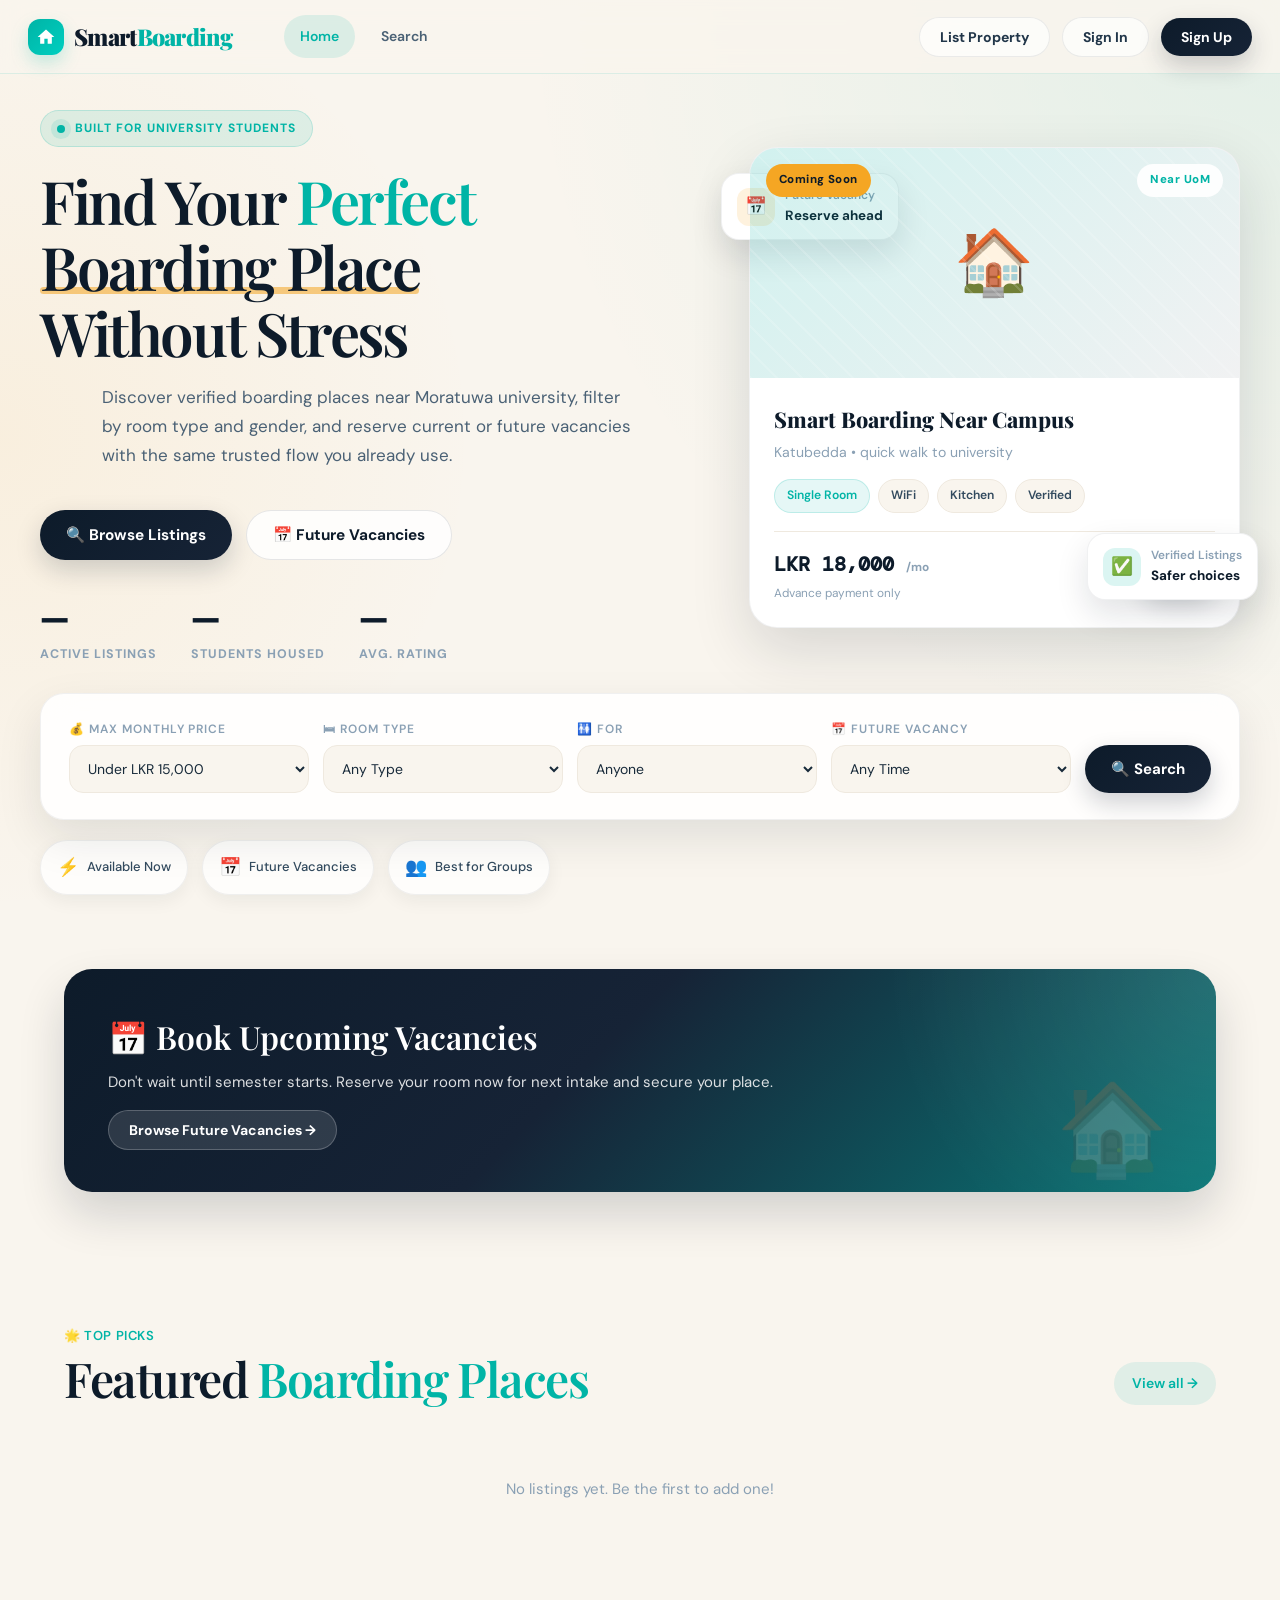
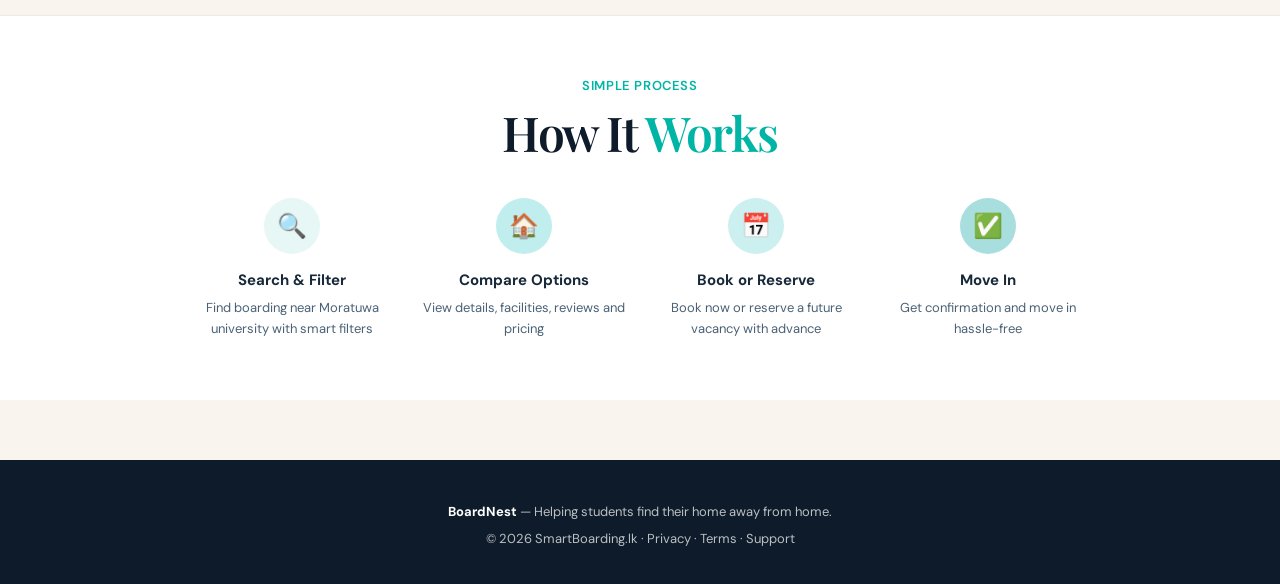
==== index.html @ 09ea2534 "update frontend" ====
<!DOCTYPE html>
<html lang="en">
<head>
<meta charset="UTF-8">
<meta name="viewport" content="width=device-width, initial-scale=1.0">
<title>BoardNest</title>
<link rel="preconnect" href="https://fonts.googleapis.com">
<link href="https://fonts.googleapis.com/css2?family=Playfair+Display:wght@700;900&family=DM+Sans:wght@300;400;500;600;700;800&family=DM+Mono:wght@400;500&display=swap" rel="stylesheet">
<style>
  :root {
    --brand: #00B7B5;
    --brand-light: #E0F5F5;
    --brand-mid: #80DBD9;
    --brand-dark: #005461;
    --accent: #018790;
    --success: #018790;
    --warning: #F59E0B;
    --danger: #EF4444;
    --gray-50: #F4F4F4;
    --gray-100: #EAEAEA;
    --gray-200: #D6D6D6;
    --gray-300: #D1D5DB;
    --gray-400: #9CA3AF;
    --gray-500: #6B7280;
    --gray-600: #4B5563;
    --gray-700: #374151;
    --gray-800: #1F2937;
    --gray-900: #003640;
    --white: #FFFFFF;
    --radius-sm: 8px;
    --radius-md: 12px;
    --radius-lg: 16px;
    --radius-xl: 24px;
    --shadow-sm: 0 1px 3px rgba(0,0,0,0.06), 0 1px 2px rgba(0,0,0,0.04);
    --shadow-md: 0 4px 12px rgba(0,0,0,0.08), 0 2px 4px rgba(0,0,0,0.04);
    --shadow-lg: 0 10px 28px rgba(0,0,0,0.10), 0 4px 10px rgba(0,0,0,0.06);
    --nav-h: 64px;
  }
  *, *::before, *::after { box-sizing: border-box; margin: 0; padding: 0; }
  html { scroll-behavior: smooth; }
  body { font-family: 'Plus Jakarta Sans', sans-serif; background: var(--gray-50); color: var(--gray-800); font-size: 15px; line-height: 1.6; }
  
  /* ── NAV ── */
  nav {
    position: fixed; top: 0; left: 0; right: 0; height: var(--nav-h);
    background: rgba(255,255,255,0.92); backdrop-filter: blur(12px);
    border-bottom: 1px solid var(--gray-200); z-index: 100;
    display: flex; align-items: center; padding: 0 24px; gap: 32px;
  }
  .nav-brand { display:flex; align-items:center; gap:10px; text-decoration:none; cursor:pointer; }
  .nav-brand .logo { width:36px;height:36px;background:var(--brand);border-radius:10px;display:flex;align-items:center;justify-content:center; }
  .nav-brand .logo svg { width:20px;height:20px;fill:white; }
  .nav-brand span { font-weight:700; font-size:17px; color:var(--gray-900); letter-spacing:-0.3px; }
  .nav-brand span em { font-style:normal; color:var(--brand); }
  .nav-links { display:flex; gap:4px; margin-left:16px; }
  .nav-links a { text-decoration:none; padding:6px 14px; border-radius:var(--radius-sm); font-size:14px; font-weight:500; color:var(--gray-600); cursor:pointer; transition:all .2s; }
  .nav-links a:hover, .nav-links a.active { background:var(--brand-light); color:var(--brand); }
  .nav-end { margin-left:auto; display:flex; gap:10px; align-items:center; }
  .mobile-nav-toggle { display:none; margin-left:auto; width:42px; height:42px; border-radius:12px; border:1px solid var(--gray-200); background:white; color:var(--gray-700); align-items:center; justify-content:center; font-size:20px; cursor:pointer; }
  .mobile-nav-menu { display:none; position:fixed; top:calc(var(--nav-h) + 8px); left:16px; right:16px; background:rgba(255,255,255,0.98); border:1px solid var(--gray-200); border-radius:var(--radius-lg); box-shadow:var(--shadow-lg); padding:14px; z-index:120; }
  .mobile-nav-menu.open { display:block; }
  .mobile-nav-links, .mobile-nav-actions { display:flex; flex-direction:column; gap:8px; }
  .mobile-nav-links a, .mobile-nav-actions button { width:100%; text-align:left; text-decoration:none; padding:11px 14px; border-radius:12px; font-size:14px; font-weight:600; color:var(--gray-700); background:white; border:1px solid var(--gray-200); cursor:pointer; font-family:inherit; }
  .mobile-nav-links a.active, .mobile-nav-links a:hover, .mobile-nav-actions button:hover { background:var(--brand-light); color:var(--brand); border-color:var(--brand-mid); }
  .mobile-nav-user { padding:8px 6px 12px; font-size:13px; color:var(--gray-500); font-weight:600; }
  .btn { display:inline-flex; align-items:center; gap:8px; padding:9px 18px; border-radius:var(--radius-sm); font-size:14px; font-weight:600; cursor:pointer; transition:all .18s; border:none; font-family:inherit; text-decoration:none; }
  .btn-ghost { background:transparent; color:var(--gray-700); border:1px solid var(--gray-200); }
  .btn-ghost:hover { background:var(--gray-100); border-color:var(--gray-300); }
  .btn-primary { background:var(--brand); color:white; box-shadow:0 2px 8px rgba(0,183,181,.3); }
  .btn-primary:hover { background:var(--brand-dark); transform:translateY(-1px); box-shadow:0 4px 14px rgba(0,183,181,.4); }
  .btn-outline { background:white; color:var(--brand); border:1.5px solid var(--brand); }
  .btn-outline:hover { background:var(--brand-light); }
  .btn-success { background:var(--success); color:white; }
  .btn-success:hover { background:#059669; }
  .btn-lg { padding:13px 28px; font-size:15px; border-radius:var(--radius-md); }
  .btn-sm { padding:6px 12px; font-size:13px; }

  /* ── PAGES ── */
  .page { display:none; padding-top:var(--nav-h); min-height:100vh; }
  .page.active { display:block; }

  /* ── HOME ── */
  .hero {
    background: linear-gradient(135deg, #E0F5F5 0%, #C8EDED 40%, #E0F5F5 100%);
    padding: 80px 24px 60px; text-align:center; position:relative; overflow:hidden;
  }
  .hero::before {
    content:''; position:absolute; top:-80px; right:-80px;
    width:400px; height:400px; background:radial-gradient(circle, rgba(0,183,181,.12) 0%, transparent 70%);
    border-radius:50%; pointer-events:none;
  }
  .hero::after {
    content:''; position:absolute; bottom:-60px; left:-60px;
    width:300px; height:300px; background:radial-gradient(circle, rgba(1,135,144,.10) 0%, transparent 70%);
    border-radius:50%; pointer-events:none;
  }
  .hero-badge { display:inline-flex; align-items:center; gap:6px; background:white; border:1px solid var(--brand-mid); color:var(--brand); padding:5px 14px; border-radius:100px; font-size:13px; font-weight:600; margin-bottom:24px; }
  .hero-badge .dot { width:7px;height:7px;background:var(--success);border-radius:50%; }
  .hero h1 { font-family:'Fraunces',serif; font-size:clamp(36px,6vw,60px); font-weight:600; line-height:1.1; color:var(--gray-900); margin-bottom:18px; }
  .hero h1 em { font-style:italic; color:var(--brand); }
  .hero p { font-size:17px; color:var(--gray-500); max-width:540px; margin:0 auto 40px; line-height:1.7; }
  
  .search-card {
    background:white; border-radius:var(--radius-xl); box-shadow:var(--shadow-lg);
    padding:28px; max-width:780px; margin:0 auto 20px;
    border:1px solid var(--gray-200);
  }
  .search-grid { display:grid; grid-template-columns:repeat(4, minmax(0, 1fr)) minmax(140px, auto); gap:12px; align-items:end; width:100%; }
  .search-grid > * { min-width:0; }
  @media(max-width:1024px){ .search-grid { grid-template-columns:repeat(2, minmax(0, 1fr)); } .search-grid .btn { width:100%; justify-content:center; } }
  @media(max-width:680px){ .search-grid { grid-template-columns:1fr; } }
  .field { display:flex; flex-direction:column; gap:6px; }
  .field label { font-size:12px; font-weight:600; color:var(--gray-500); text-transform:uppercase; letter-spacing:.6px; }
  .field input, .field select {
    border:1.5px solid var(--gray-200); border-radius:var(--radius-sm);
    padding:10px 14px; font-size:14px; font-family:inherit; color:var(--gray-800);
    background:var(--gray-50); transition:border-color .2s;
  }
  .field input:focus, .field select:focus { outline:none; border-color:var(--brand); background:white; }
  .divider-or { display:flex;align-items:center;gap:16px;max-width:780px;margin:0 auto 24px;color:var(--gray-400);font-size:13px; }
  .divider-or::before,.divider-or::after{content:'';flex:1;height:1px;background:var(--gray-200);}
  .quick-features { display:flex; justify-content:center; gap:32px; flex-wrap:wrap; max-width:700px; margin:0 auto; }
  .quick-feat { display:flex; align-items:center; gap:8px; font-size:13px; color:var(--gray-500); font-weight:500; }
  .quick-feat .icon { font-size:18px; }

  .section { padding:60px 24px; max-width:1200px; margin:0 auto; }
  .section-header { display:flex; align-items:flex-end; justify-content:space-between; margin-bottom:32px; }
  .section-title { font-family:'Fraunces',serif; font-size:30px; font-weight:600; color:var(--gray-900); line-height:1.2; }
  .section-title span { color:var(--brand); }
  .see-all { font-size:14px; color:var(--brand); font-weight:600; cursor:pointer; text-decoration:none; }
  .see-all:hover { text-decoration:underline; }
  
  .cards-grid { display:grid; grid-template-columns:repeat(auto-fill, minmax(280px, 1fr)); gap:20px; }
  
  .boarding-card {
    background:white; border-radius:var(--radius-lg); overflow:hidden;
    box-shadow:var(--shadow-sm); border:1px solid var(--gray-100);
    transition:all .25s; cursor:pointer;
  }
  .boarding-card:hover { box-shadow:var(--shadow-md); transform:translateY(-3px); border-color:var(--brand-mid); }
  .card-img { height:180px; position:relative; overflow:hidden; }
  .card-img .img-bg { width:100%;height:100%;object-fit:cover; }
  .card-img-placeholder { width:100%;height:100%;display:flex;align-items:center;justify-content:center;font-size:48px; }
  .card-badges { position:absolute; top:10px; left:10px; display:flex; gap:6px; }
  .badge { padding:3px 10px; border-radius:100px; font-size:11px; font-weight:700; letter-spacing:.3px; }
  .badge-available { background:#C0EDED; color:#065F46; }
  .badge-soon { background:#CCF0EF; color:#92400E; }
  .badge-verified { background:#E0F5F5; color:#005461; }
  .badge-group { background:#A8DFDE; color:#005461; }
  .fav-btn { position:absolute; top:10px; right:10px; width:32px;height:32px;background:white;border-radius:50%;display:flex;align-items:center;justify-content:center;cursor:pointer;box-shadow:var(--shadow-sm);border:none;font-size:16px;transition:all .2s; }
  .fav-btn:hover { transform:scale(1.15); }
  .fav-btn.active { color:#EF4444; }
  .card-body { padding:16px; }
  .card-title { font-weight:700; font-size:15px; color:var(--gray-900); margin-bottom:4px; }
  .card-location { font-size:13px; color:var(--gray-500); display:flex;align-items:center;gap:4px; margin-bottom:10px; }
  .card-meta { display:flex; align-items:center; justify-content:space-between; margin-bottom:10px; }
  .card-price { font-size:20px; font-weight:800; color:var(--brand); }
  .card-price span { font-size:12px; font-weight:500; color:var(--gray-400); }
  .card-dist { font-size:12px; color:var(--gray-500); background:var(--gray-100); padding:3px 8px; border-radius:6px; }
  .card-tags { display:flex; flex-wrap:wrap; gap:5px; }
  .tag { font-size:11px; padding:3px 8px; border-radius:6px; background:var(--gray-100); color:var(--gray-600); font-weight:500; }

  /* Vacancy-highlight banner */
  .vacancy-banner {
    background:linear-gradient(135deg, #005461, #018790);
    border-radius:var(--radius-xl); padding:40px 48px; margin:0 24px;
    display:flex; align-items:center; justify-content:space-between; gap:24px;
    color:white; position:relative; overflow:hidden; max-width:1152px; margin:0 auto 60px;
  }
  .vacancy-banner::after { content:'🏠'; position:absolute;right:48px;bottom:-10px;font-size:90px;opacity:.18; }
  .vacancy-banner h2 { font-family:'Fraunces',serif;font-size:26px;font-weight:600;margin-bottom:8px; }
  .vacancy-banner p { opacity:.85;font-size:15px; }

  /* Stats row */
  .stats-row { display:flex; gap:0; border-radius:var(--radius-lg); overflow:hidden; border:1px solid var(--gray-200); background:white; max-width:700px; margin:0 auto 60px; }
  .stat-item { flex:1; text-align:center; padding:24px 16px; border-right:1px solid var(--gray-200); }
  .stat-item:last-child { border-right:none; }
  .stat-num { font-size:28px; font-weight:800; color:var(--brand); display:block; }
  .stat-label { font-size:13px; color:var(--gray-500); font-weight:500; margin-top:2px; }

  /* ── SEARCH RESULTS ── */
  .results-layout { display:grid; grid-template-columns:280px minmax(0,1fr); gap:24px; padding:24px; max-width:1200px; margin:0 auto; align-items:start; }
  @media(max-width:768px){ .results-layout { grid-template-columns:1fr; } }
  .filters-panel { background:white; border-radius:var(--radius-lg); border:1px solid var(--gray-200); padding:20px; height:fit-content; position:sticky; top:80px; z-index:5; isolation:isolate; }
  .filters-panel h3 { font-weight:700; font-size:16px; margin-bottom:20px; color:var(--gray-800); }
  .filter-group { margin-bottom:20px; padding-bottom:20px; border-bottom:1px solid var(--gray-100); }
  .filter-group:last-child { border-bottom:none; margin-bottom:0; padding-bottom:0; }
  .filter-group h4 { font-size:13px; font-weight:700; color:var(--gray-500); text-transform:uppercase; letter-spacing:.5px; margin-bottom:12px; }
  .check-list { display:flex; flex-direction:column; gap:9px; }
  .check-item { display:flex; align-items:center; gap:10px; font-size:14px; color:var(--gray-700); cursor:pointer; }
  .check-item input[type=checkbox] { width:16px;height:16px;accent-color:var(--brand); cursor:pointer; }
  .radio-list { display:flex; flex-direction:column; gap:8px; }
  .radio-item { display:flex;align-items:center;gap:10px;font-size:14px;color:var(--gray-700);cursor:pointer; }
  .radio-item input[type=radio] { width:16px;height:16px;accent-color:var(--brand);cursor:pointer; }
  
  .results-main { min-width:0; position:relative; z-index:1; }
  .results-toolbar { display:flex; align-items:center; justify-content:space-between; margin-bottom:20px; flex-wrap:wrap; gap:12px; }
  .results-count { font-size:15px; color:var(--gray-600); }
  .results-count strong { color:var(--gray-900); font-weight:700; }
  .sort-select { border:1.5px solid var(--gray-200); border-radius:var(--radius-sm); padding:8px 14px; font-size:14px; font-family:inherit; background:white; color:var(--gray-700); cursor:pointer; }
  .results-list { display:flex; flex-direction:column; gap:16px; }
  
  .result-card { background:white; border-radius:var(--radius-lg); border:1px solid var(--gray-200); display:flex; overflow:hidden; box-shadow:var(--shadow-sm); transition:all .2s; cursor:pointer; }
  .result-card:hover { box-shadow:var(--shadow-md); border-color:var(--brand-mid); }
  .result-img { width:200px; flex-shrink:0; position:relative; }
  @media(max-width:520px){ .result-img { width:120px; } }
  .result-img-placeholder { width:100%;height:100%;display:flex;align-items:center;justify-content:center;font-size:44px; }
  .result-body { flex:1; padding:16px 20px; display:flex; flex-direction:column; justify-content:space-between; }
  .result-header { display:flex; justify-content:space-between; align-items:flex-start; gap:12px; margin-bottom:8px; }
  .result-title { font-weight:700; font-size:16px; color:var(--gray-900); }
  .result-price { font-size:22px; font-weight:800; color:var(--brand); white-space:nowrap; }
  .result-price small { font-size:12px; font-weight:400; color:var(--gray-400); }
  .result-loc { font-size:13px; color:var(--gray-500); margin-bottom:10px; }
  .result-tags { display:flex; flex-wrap:wrap; gap:5px; margin-bottom:12px; }
  .result-footer { display:flex; align-items:center; justify-content:space-between; }

  /* ── DETAILS ── */
  .detail-wrap { max-width:1100px; margin:0 auto; padding:28px 24px; }
  .gallery { display:grid; grid-template-columns:2fr 1fr 1fr; grid-template-rows:200px 200px; gap:8px; border-radius:var(--radius-xl); overflow:hidden; margin-bottom:32px; }
  .gallery-main { grid-row:1/3; font-size:60px; }
  .gallery-thumb { font-size:36px; }
  .gallery-cell { display:flex;align-items:center;justify-content:center;background:var(--gray-100);position:relative; }
  .gallery-cell.has-more::after { content:'+ more'; position:absolute;bottom:12px;right:12px;background:rgba(0,0,0,.55);color:white;padding:4px 10px;border-radius:6px;font-size:12px;font-weight:600; }
  .detail-layout { display:grid; grid-template-columns:1fr 340px; gap:28px; }
  @media(max-width:768px){ .detail-layout { grid-template-columns:1fr; } }
  .detail-content {}
  .detail-title { font-family:'Fraunces',serif;font-size:32px;font-weight:600;color:var(--gray-900);margin-bottom:8px; }
  .detail-meta { display:flex;align-items:center;gap:16px;flex-wrap:wrap;margin-bottom:20px;font-size:14px;color:var(--gray-500); }
  .detail-meta span { display:flex;align-items:center;gap:5px; }
  .rating-stars { color:#F59E0B; font-size:14px; }
  .facilities-grid { display:grid;grid-template-columns:repeat(auto-fill,minmax(130px,1fr));gap:10px;margin:20px 0; }
  .facility-chip { display:flex;align-items:center;gap:8px;padding:10px 14px;background:var(--gray-50);border:1px solid var(--gray-200);border-radius:var(--radius-sm);font-size:13px;font-weight:500;color:var(--gray-700); }
  .facility-icon { font-size:18px; }
  .divider { height:1px;background:var(--gray-200);margin:24px 0; }
  .room-types-grid { display:grid;grid-template-columns:repeat(auto-fill,minmax(160px,1fr));gap:12px;margin-top:16px; }
  .room-type-card { border:1.5px solid var(--gray-200);border-radius:var(--radius-md);padding:16px;cursor:pointer;transition:all .18s; }
  .room-type-card:hover,.room-type-card.selected { border-color:var(--brand);background:var(--brand-light); }
  .room-type-card .type-icon { font-size:24px;margin-bottom:8px; }
  .room-type-card .type-name { font-weight:600;font-size:14px;color:var(--gray-800); }
  .room-type-card .type-price { font-size:18px;font-weight:800;color:var(--brand);margin-top:4px; }
  
  .booking-panel { background:white;border:1px solid var(--gray-200);border-radius:var(--radius-xl);padding:24px;position:sticky;top:80px;box-shadow:var(--shadow-md); }
  .booking-panel .price-big { font-size:30px;font-weight:800;color:var(--brand);margin-bottom:4px; }
  .booking-panel .price-sub { font-size:13px;color:var(--gray-400);margin-bottom:20px; }
  .avail-badge { display:flex;align-items:center;gap:8px;background:#C0EDED;color:#065F46;padding:10px 14px;border-radius:var(--radius-sm);font-size:13px;font-weight:600;margin-bottom:16px; }
  .avail-badge .dot { width:8px;height:8px;background:#018790;border-radius:50%; }
  .panel-btns { display:flex;flex-direction:column;gap:10px;margin-top:16px; }
  
  .reviews-section { margin-top:32px; }
  .review-card { background:var(--gray-50);border-radius:var(--radius-md);padding:16px;margin-bottom:14px; }
  .review-header { display:flex;align-items:center;gap:12px;margin-bottom:8px; }
  .reviewer-avatar { width:38px;height:38px;border-radius:50%;background:var(--brand-light);color:var(--brand);display:flex;align-items:center;justify-content:center;font-weight:700;font-size:14px; }
  .reviewer-info .name { font-weight:600;font-size:14px; }
  .reviewer-info .date { font-size:12px;color:var(--gray-400); }
  .review-stars { margin-left:auto;color:#F59E0B;font-size:13px; }
  .review-text { font-size:14px;color:var(--gray-600);line-height:1.6; }

  /* ── BOOKING PAGE ── */
  .booking-page-wrap { max-width:900px;margin:0 auto;padding:32px 24px; }
  .booking-page-wrap h1 { font-family:'Fraunces',serif;font-size:28px;font-weight:600;margin-bottom:28px; }
  .booking-layout { display:grid;grid-template-columns:1fr 320px;gap:24px; }
  @media(max-width:700px){ .booking-layout { grid-template-columns:1fr; } }
  .booking-form-section { background:white;border-radius:var(--radius-lg);border:1px solid var(--gray-200);padding:24px; }
  .booking-form-section h3 { font-weight:700;font-size:17px;margin-bottom:18px;padding-bottom:14px;border-bottom:1px solid var(--gray-100); }
  .form-row { display:grid;grid-template-columns:1fr 1fr;gap:14px;margin-bottom:16px; }
  @media(max-width:480px){ .form-row { grid-template-columns:1fr; } }
  .payment-methods { display:flex;flex-direction:column;gap:10px;margin-bottom:20px; }
  .payment-option { display:flex;align-items:center;gap:12px;padding:14px;border:1.5px solid var(--gray-200);border-radius:var(--radius-md);cursor:pointer;transition:border-color .18s; }
  .payment-option:hover,.payment-option.selected { border-color:var(--brand);background:var(--brand-light); }
  .payment-option input { width:16px;height:16px;accent-color:var(--brand); }
  .payment-option .method-label { font-weight:600;font-size:14px; }
  .payment-option .method-sub { font-size:12px;color:var(--gray-400); }
  .payment-icon { font-size:24px;margin-right:4px; }
  
  .booking-summary { background:white;border:1px solid var(--gray-200);border-radius:var(--radius-lg);padding:20px;height:fit-content; }
  .booking-summary h3 { font-weight:700;font-size:16px;margin-bottom:16px; }
  .summary-item { display:flex;justify-content:space-between;font-size:14px;margin-bottom:10px;color:var(--gray-600); }
  .summary-total { display:flex;justify-content:space-between;font-size:16px;font-weight:800;color:var(--gray-900);border-top:1px solid var(--gray-200);padding-top:12px;margin-top:4px; }

  /* ── OWNER DASHBOARD ── */
  .dashboard-wrap { max-width:1100px;margin:0 auto;padding:28px 24px; }
  .dashboard-header { display:flex;align-items:center;justify-content:space-between;margin-bottom:28px;flex-wrap:wrap;gap:16px; }
  .dashboard-header h1 { font-family:'Fraunces',serif;font-size:26px;font-weight:600; }
  .dashboard-grid { display:grid;grid-template-columns:repeat(4,1fr);gap:16px;margin-bottom:32px; }
  @media(max-width:700px){ .dashboard-grid { grid-template-columns:repeat(2,1fr); } }
  .dash-stat { background:white;border:1px solid var(--gray-200);border-radius:var(--radius-lg);padding:20px; }
  .dash-stat .stat-icon { font-size:24px;margin-bottom:10px; }
  .dash-stat .stat-val { font-size:28px;font-weight:800;color:var(--gray-900); }
  .dash-stat .stat-desc { font-size:13px;color:var(--gray-500);margin-top:2px; }
  .dash-main { display:grid;grid-template-columns:1fr 380px;gap:24px; }
  @media(max-width:768px){ .dash-main { grid-template-columns:1fr; } }
  .listing-form { background:white;border:1px solid var(--gray-200);border-radius:var(--radius-lg);padding:24px; }
  .listing-form h3 { font-weight:700;font-size:17px;margin-bottom:20px; }
  .form-group { margin-bottom:16px; }
  .form-group label { display:block;font-size:13px;font-weight:600;color:var(--gray-500);text-transform:uppercase;letter-spacing:.5px;margin-bottom:6px; }
  .form-group input,.form-group select,.form-group textarea { width:100%;border:1.5px solid var(--gray-200);border-radius:var(--radius-sm);padding:10px 14px;font-size:14px;font-family:inherit;color:var(--gray-800);background:white;transition:border-color .2s; }
  .form-group input:focus,.form-group select:focus,.form-group textarea:focus { outline:none;border-color:var(--brand); }
  .form-group textarea { height:80px;resize:vertical; }

  /* ── MEDIA UPLOAD ── */
  .media-upload-area { border:2px dashed var(--gray-300);border-radius:var(--radius-md);padding:28px;text-align:center;cursor:pointer;transition:all .2s;position:relative; }
  .media-upload-area:hover,.media-upload-area.drag-over { border-color:var(--brand);background:var(--brand-light); }
  .media-upload-area input[type=file] { position:absolute;inset:0;opacity:0;cursor:pointer;width:100%;height:100%; }
  .media-preview-grid { display:grid;grid-template-columns:repeat(auto-fill,minmax(120px,1fr));gap:10px;margin-top:14px; }
  .media-thumb { position:relative;border-radius:var(--radius-sm);overflow:hidden;aspect-ratio:1;background:var(--gray-100); }
  .media-thumb img,.media-thumb video { width:100%;height:100%;object-fit:cover; }
  .media-thumb .remove-btn { position:absolute;top:4px;right:4px;width:22px;height:22px;background:rgba(0,0,0,.6);color:white;border:none;border-radius:50%;cursor:pointer;font-size:12px;display:flex;align-items:center;justify-content:center;line-height:1; }
  .media-thumb .media-type-badge { position:absolute;bottom:4px;left:4px;background:rgba(0,0,0,.55);color:white;padding:2px 6px;border-radius:4px;font-size:10px;font-weight:600; }
  .upload-progress { height:4px;background:var(--gray-200);border-radius:100px;overflow:hidden;margin-top:8px;display:none; }
  .upload-progress-bar { height:100%;background:var(--brand);border-radius:100px;transition:width .3s; }
  /* Gallery with real images */
  .gallery-cell img { width:100%;height:100%;object-fit:cover; }
  .gallery-cell video { width:100%;height:100%;object-fit:cover; }
  .gallery-lightbox { position:fixed;inset:0;background:rgba(0,0,0,.92);z-index:999;display:flex;align-items:center;justify-content:center;cursor:zoom-out; }
  .gallery-lightbox img,.gallery-lightbox video { max-width:90vw;max-height:90vh;border-radius:var(--radius-md);object-fit:contain; }
  .gallery-lightbox .close-btn { position:absolute;top:20px;right:24px;color:white;font-size:28px;cursor:pointer;border:none;background:none; }
  .gallery-lightbox .nav-btn { position:absolute;top:50%;transform:translateY(-50%);color:white;font-size:36px;cursor:pointer;border:none;background:rgba(255,255,255,.12);border-radius:50%;width:50px;height:50px;display:flex;align-items:center;justify-content:center; }
  .gallery-lightbox .prev-btn { left:16px; }
  .gallery-lightbox .next-btn { right:16px; }

  .upload-zone { border:2px dashed var(--gray-300);border-radius:var(--radius-md);padding:32px;text-align:center;cursor:pointer;transition:all .2s; }
  .upload-zone:hover { border-color:var(--brand);background:var(--brand-light); }
  .upload-zone .upload-icon { font-size:32px;margin-bottom:8px; }
  .upload-zone p { font-size:14px;color:var(--gray-500); }
  .toggle-row { display:flex;align-items:center;justify-content:space-between;padding:14px 0;border-bottom:1px solid var(--gray-100); }
  .toggle-row .toggle-label { font-weight:600;font-size:14px; }
  .toggle-row .toggle-sub { font-size:12px;color:var(--gray-400);margin-top:2px; }
  .toggle { width:44px;height:24px;background:var(--gray-300);border-radius:100px;position:relative;cursor:pointer;transition:background .2s;border:none; }
  .toggle.on { background:var(--brand); }
  .toggle::after { content:'';position:absolute;top:3px;left:3px;width:18px;height:18px;background:white;border-radius:50%;transition:transform .2s; }
  .toggle.on::after { transform:translateX(20px); }
  .dash-side {}
  .bookings-panel { background:white;border:1px solid var(--gray-200);border-radius:var(--radius-lg);padding:20px;margin-bottom:20px; }
  .bookings-panel h3 { font-weight:700;font-size:16px;margin-bottom:16px; }
  .booking-item { display:flex;align-items:center;gap:12px;padding:12px 0;border-bottom:1px solid var(--gray-100); }
  .booking-item:last-child { border-bottom:none; }
  .booking-avatar { width:36px;height:36px;border-radius:50%;background:var(--brand-light);color:var(--brand);display:flex;align-items:center;justify-content:center;font-weight:700;font-size:13px;flex-shrink:0; }
  .booking-info .name { font-weight:600;font-size:14px; }
  .booking-info .date { font-size:12px;color:var(--gray-400); }
  .booking-status { margin-left:auto;padding:3px 10px;border-radius:100px;font-size:11px;font-weight:700; }
  .status-confirmed { background:#C0EDED;color:#065F46; }
  .status-pending { background:#CCF0EF;color:#92400E; }
  .status-upcoming { background:#D0F2F2;color:#005461; }

  /* ── REVIEWS PAGE ── */
  .reviews-wrap { max-width:800px;margin:0 auto;padding:32px 24px; }
  .reviews-wrap h1 { font-family:'Fraunces',serif;font-size:28px;font-weight:600;margin-bottom:8px; }
  .overall-rating { background:white;border:1px solid var(--gray-200);border-radius:var(--radius-xl);padding:28px;margin-bottom:28px;display:flex;gap:32px;align-items:center; }
  .rating-big { text-align:center;flex-shrink:0; }
  .rating-big .num { font-size:56px;font-weight:800;color:var(--gray-900);line-height:1; }
  .rating-big .stars { font-size:20px;color:#F59E0B;margin:6px 0; }
  .rating-big .count { font-size:13px;color:var(--gray-400); }
  .rating-bars { flex:1; }
  .rating-bar-row { display:flex;align-items:center;gap:10px;margin-bottom:8px;font-size:13px; }
  .rating-bar-row .bar-track { flex:1;height:7px;background:var(--gray-200);border-radius:100px;overflow:hidden; }
  .rating-bar-row .bar-fill { height:100%;background:#F59E0B;border-radius:100px; }
  .reviews-list { display:flex;flex-direction:column;gap:16px; }
  .review-card-full { background:white;border:1px solid var(--gray-200);border-radius:var(--radius-lg);padding:20px; }
  .write-review { background:var(--brand-light);border:1.5px dashed var(--brand-mid);border-radius:var(--radius-lg);padding:20px;text-align:center;cursor:pointer;margin-bottom:24px; }
  .write-review p { color:var(--brand);font-weight:600;font-size:15px; }

  /* ── FOOTER ── */
  footer { background:#002D38;color:var(--gray-400);text-align:center;padding:28px 24px;font-size:13px;margin-top:60px; }
  footer strong { color:white; }

  /* ── BREADCRUMB ── */
  .breadcrumb { display:flex;align-items:center;gap:8px;font-size:13px;color:var(--gray-400);margin-bottom:20px;flex-wrap:wrap; }
  .breadcrumb a { color:var(--brand);cursor:pointer;text-decoration:none; }
  .breadcrumb a:hover { text-decoration:underline; }
  .breadcrumb .sep { color:var(--gray-300); }

  /* Utility */
  .text-center { text-align:center; }
  .mt-4 { margin-top:16px; }
  .mt-8 { margin-top:32px; }
  .flex-center { display:flex;align-items:center;justify-content:center; }
  .gap-8 { gap:8px; }
  .hidden { display:none; }
  .mobile-filter-btn { display:none;margin-bottom:16px; }
  @media(max-width:768px){ .mobile-filter-btn { display:block; } }
  @media(max-width:900px){
    :root { --nav-h: 72px; }
    nav { padding: 0 14px; gap: 12px; }
    .nav-links, .nav-end { display:none; }
    .mobile-nav-toggle { display:inline-flex; }
    .nav-brand span { font-size:15px; }
    .nav-brand .logo { width:34px; height:34px; }
    .section, .detail-wrap, .booking-page-wrap { padding-left:16px; padding-right:16px; }
    .hero { padding: 68px 16px 48px; }
    .search-card { padding:18px; }
    .results-layout { padding:16px; gap:16px; }
    .filters-panel { position:relative; top:0; z-index:2; }
    .result-card { flex-direction:column; }
    .result-img { width:100%; height:200px; }
    .result-body { padding:14px; }
    .result-header, .result-footer { flex-direction:column; align-items:flex-start; }
    .gallery { grid-template-columns:1fr 1fr; grid-template-rows:220px 140px 140px; }
    .gallery-main { grid-column:1 / -1; grid-row:auto; }
  }
  @media(max-width:520px){
    nav { min-height: var(--nav-h); }
    .mobile-nav-menu { left:10px; right:10px; top:calc(var(--nav-h) + 6px); }
    .stats-row { flex-direction:column; }
    .stat-item { border-right:none; border-bottom:1px solid var(--gray-200); }
    .stat-item:last-child { border-bottom:none; }
    .vacancy-banner { padding:24px 20px; margin-bottom:40px; }
    .vacancy-banner::after { display:none; }
  }

  /* ── AUTH PAGES ── */
  .auth-page {
    min-height: 100vh; padding-top: var(--nav-h);
    background: linear-gradient(135deg, #E0F5F5 0%, #C8EDED 50%, #E0F5F5 100%);
    display: flex; align-items: center; justify-content: center; padding: 80px 24px 40px;
  }
  .auth-container { width: 100%; max-width: 480px; }
  .auth-card {
    background: white; border-radius: var(--radius-xl); border: 1px solid var(--gray-200);
    box-shadow: var(--shadow-lg); overflow: hidden;
  }
  .auth-header {
    background: linear-gradient(135deg, #005461, #018790);
    padding: 32px 32px 28px; text-align: center; color: white;
  }
  .auth-header .auth-logo { width:52px;height:52px;background:rgba(255,255,255,.2);border-radius:14px;display:flex;align-items:center;justify-content:center;margin:0 auto 14px; }
  .auth-header .auth-logo svg { width:28px;height:28px;fill:white; }
  .auth-header h2 { font-family:'Fraunces',serif; font-size:24px; font-weight:600; margin-bottom:6px; }
  .auth-header p { font-size:14px; opacity:.85; }
  .auth-role-tabs { display:flex; background:rgba(255,255,255,.15); border-radius:var(--radius-sm); padding:4px; margin-top:20px; gap:4px; }
  .auth-role-tab { flex:1; padding:8px; border-radius:6px; font-size:13px; font-weight:600; cursor:pointer; border:none; background:transparent; color:rgba(255,255,255,.7); font-family:inherit; transition:all .2s; }
  .auth-role-tab.active { background:white; color:var(--brand); }
  .auth-body { padding:28px 32px 32px; }
  .auth-field { margin-bottom:18px; }
  .auth-field label { display:block; font-size:13px; font-weight:600; color:var(--gray-600); margin-bottom:7px; }
  .auth-field input, .auth-field select {
    width:100%; border:1.5px solid var(--gray-200); border-radius:var(--radius-sm);
    padding:11px 14px; font-size:14px; font-family:inherit; color:var(--gray-800);
    background:var(--gray-50); transition:border-color .2s;
  }
  .auth-field input:focus, .auth-field select:focus { outline:none; border-color:var(--brand); background:white; }
  .auth-field .input-icon-wrap { position:relative; }
  .auth-field .input-icon-wrap input { padding-left:40px; }
  .auth-field .input-icon { position:absolute;left:13px;top:50%;transform:translateY(-50%);font-size:16px;color:var(--gray-400); }
  .auth-row { display:grid; grid-template-columns:1fr 1fr; gap:14px; }
  @media(max-width:420px){ .auth-row { grid-template-columns:1fr; } }
  .auth-divider { display:flex;align-items:center;gap:14px;margin:20px 0;font-size:12px;color:var(--gray-400); }
  .auth-divider::before,.auth-divider::after { content:'';flex:1;height:1px;background:var(--gray-200); }
  .auth-social { display:flex; gap:10px; margin-bottom:4px; }
  .auth-social-btn { flex:1;display:flex;align-items:center;justify-content:center;gap:8px;padding:10px;border:1.5px solid var(--gray-200);border-radius:var(--radius-sm);font-size:13px;font-weight:600;cursor:pointer;background:white;font-family:inherit;color:var(--gray-700);transition:all .2s; }
  .auth-social-btn:hover { border-color:var(--gray-300); background:var(--gray-50); }
  .auth-footer { text-align:center;margin-top:22px;font-size:13px;color:var(--gray-500); }
  .auth-footer a { color:var(--brand);font-weight:600;cursor:pointer;text-decoration:none; }
  .auth-footer a:hover { text-decoration:underline; }
  .auth-check { display:flex;align-items:flex-start;gap:10px;font-size:13px;color:var(--gray-600);margin-bottom:18px;cursor:pointer; }
  .auth-check input { width:15px;height:15px;margin-top:1px;accent-color:var(--brand);flex-shrink:0; }
  .password-hint { font-size:11px;color:var(--gray-400);margin-top:5px; }
  .owner-extras { background:var(--brand-light);border:1px solid var(--brand-mid);border-radius:var(--radius-md);padding:16px;margin-bottom:18px; }
  .owner-extras .oe-title { font-size:13px;font-weight:700;color:var(--brand);margin-bottom:10px; }
  .forgot-link { text-align:right;margin-top:-10px;margin-bottom:18px; }
  .forgot-link a { font-size:13px;color:var(--brand);cursor:pointer;font-weight:600; }

  /* ── PHONE VERIFY PAGE ── */
  .verify-step { display:none; }
  .verify-step.active { display:block; }
  .otp-inputs { display:flex; gap:10px; justify-content:center; margin:20px 0; }
  .otp-inputs input {
    width:48px; height:56px; text-align:center; font-size:22px; font-weight:700;
    border:2px solid var(--gray-200); border-radius:var(--radius-md);
    font-family:inherit; color:var(--gray-900); background:var(--gray-50);
    transition:border-color .2s;
  }
  .otp-inputs input:focus { outline:none; border-color:var(--brand); background:white; }
  .verified-ring {
    width:72px; height:72px; border-radius:50%; margin:0 auto 16px;
    background:linear-gradient(135deg,#C0EDED,#80DBD9);
    display:flex; align-items:center; justify-content:center; font-size:34px;
    border:3px solid #018790;
  }
  .phone-verified-badge {
    display:inline-flex; align-items:center; gap:6px;
    background:#C0EDED; color:#065F46; padding:4px 12px;
    border-radius:100px; font-size:12px; font-weight:700; border:1px solid #5CCFCD;
  }


/* ===== Modern UI Refresh inspired by uploaded sample ===== */
:root{
  --brand:#00B4A6;
  --brand-light:#E7F7F5;
  --brand-mid:#A8E1DB;
  --brand-dark:#0D1B2A;
  --accent:#00CFC0;
  --success:#00B4A6;
  --warning:#F5A623;
  --danger:#E45454;
  --gray-50:#F9F5EE;
  --gray-100:#EFE9DF;
  --gray-200:#DDD6CB;
  --gray-300:#C9C0B4;
  --gray-400:#8AA0B4;
  --gray-500:#4A6175;
  --gray-600:#324A5E;
  --gray-700:#213649;
  --gray-800:#182A3A;
  --gray-900:#0D1B2A;
  --white:#FFFFFF;
  --radius-sm:10px;
  --radius-md:14px;
  --radius-lg:20px;
  --radius-xl:28px;
  --shadow-sm:0 6px 18px rgba(13,27,42,.06);
  --shadow-md:0 12px 30px rgba(13,27,42,.08);
  --shadow-lg:0 20px 55px rgba(13,27,42,.12);
}
body, button, input, select, textarea { font-family:'DM Sans', sans-serif !important; }
h1, h2, h3, .section-title, .dashboard-header h1, .detail-title, .booking-page-wrap h1, .auth-header h2, .nav-brand span {
  font-family:'Playfair Display', serif !important;
}

body{
  background:
    radial-gradient(circle at top right, rgba(0,180,166,.09), transparent 30%),
    radial-gradient(circle at left 20%, rgba(245,166,35,.08), transparent 22%),
    var(--gray-50) !important;
  color:var(--gray-800);
}

/* Global surfaces */
.page{ padding-top:var(--nav-h); }
nav{
  height:74px !important;
  padding:0 28px !important;
  background:rgba(249,245,238,.84) !important;
  border-bottom:1px solid rgba(0,180,166,.12) !important;
  backdrop-filter:blur(14px);
  box-shadow:none;
}
.nav-brand .logo{
  background:linear-gradient(135deg, var(--brand), var(--accent)) !important;
  border-radius:12px !important;
  box-shadow:0 8px 18px rgba(0,180,166,.22);
}
.nav-brand span{
  font-size:1.45rem !important;
  font-weight:900 !important;
  letter-spacing:-.03em;
}
.nav-links{
  gap:10px !important;
  margin-left:20px !important;
}
.nav-links a{
  padding:10px 16px !important;
  border-radius:999px !important;
  color:var(--gray-500) !important;
  font-weight:600 !important;
}
.nav-links a:hover, .nav-links a.active{
  background:rgba(0,180,166,.12) !important;
  color:var(--brand) !important;
}
.nav-end{ gap:12px !important; }
.btn{
  border-radius:999px !important;
  font-weight:700 !important;
  padding:10px 20px !important;
}
.btn-ghost{
  background:rgba(255,255,255,.7) !important;
  color:var(--gray-700) !important;
  border:1px solid rgba(13,27,42,.08) !important;
}
.btn-ghost:hover{
  background:rgba(0,180,166,.10) !important;
  border-color:rgba(0,180,166,.18) !important;
  color:var(--brand) !important;
}
.btn-primary{
  background:linear-gradient(135deg, var(--gray-900), #162336) !important;
  box-shadow:0 10px 24px rgba(13,27,42,.20) !important;
}
.btn-primary:hover{
  background:linear-gradient(135deg, var(--brand), var(--accent)) !important;
  box-shadow:0 12px 26px rgba(0,180,166,.28) !important;
}
.mobile-nav-toggle{
  border-radius:14px !important;
  background:white !important;
  box-shadow:var(--shadow-sm);
}
@media (max-width: 840px){
  .mobile-nav-menu{
    display:block;
    top:0 !important;
    right:auto !important;
    left:0 !important;
    bottom:0 !important;
    width:min(310px, 88vw);
    border-radius:0 22px 22px 0 !important;
    padding:90px 18px 18px !important;
    transform:translateX(-105%);
    transition:transform .25s ease;
    box-shadow:0 24px 60px rgba(13,27,42,.18) !important;
    background:rgba(249,245,238,.98) !important;
  }
  .mobile-nav-menu.open{ transform:translateX(0); }
  .mobile-nav-links a, .mobile-nav-actions button{
    border-radius:16px !important;
    padding:14px 16px !important;
    background:rgba(255,255,255,.92) !important;
  }
}

/* Modern hero */
#page-home .hero{
  background:transparent !important;
  padding:46px 24px 34px !important;
  text-align:left !important;
  overflow:visible !important;
}
#page-home .hero::before,
#page-home .hero::after{ display:none !important; }

.hero-shell{
  max-width:1200px;
  margin:0 auto;
  display:grid;
  grid-template-columns:minmax(0, 1.15fr) minmax(320px, .85fr);
  gap:44px;
  align-items:center;
}
.hero-badge-modern{
  display:inline-flex;
  align-items:center;
  gap:10px;
  padding:8px 16px;
  border-radius:999px;
  background:rgba(0,180,166,.11);
  color:var(--brand);
  border:1px solid rgba(0,180,166,.18);
  font-size:12px;
  text-transform:uppercase;
  letter-spacing:.08em;
  font-weight:700;
  margin-bottom:20px;
}
.hero-badge-modern::before{
  content:'';
  width:8px;height:8px;border-radius:50%;
  background:var(--brand);
  box-shadow:0 0 0 6px rgba(0,180,166,.12);
}
.hero-title-modern{
  font-family:'Playfair Display', serif;
  font-size:clamp(2.9rem, 6vw, 4.6rem);
  line-height:1.02;
  letter-spacing:-.04em;
  margin:0 0 18px;
  color:var(--gray-900);
}
.hero-title-modern .accent{ color:var(--brand); }
.hero-title-modern .underline{
  position:relative;
  display:inline-block;
}
.hero-title-modern .underline::after{
  content:'';
  position:absolute;
  left:0; right:0; bottom:5px;
  height:7px;
  border-radius:999px;
  background:rgba(245,166,35,.55);
  z-index:-1;
}
.hero-copy{
  max-width:580px;
  font-size:1.04rem;
  color:var(--gray-500);
  line-height:1.8;
  margin-bottom:22px;
}
.hero-actions-modern{
  display:flex;
  flex-wrap:wrap;
  gap:14px;
  margin-bottom:30px;
}
.hero-pill-btn{
  display:inline-flex;
  align-items:center;
  justify-content:center;
  gap:10px;
  padding:14px 26px;
  border-radius:999px;
  border:none;
  font-weight:700;
  font-size:.96rem;
  cursor:pointer;
  transition:all .22s ease;
}
.hero-pill-btn.primary{
  background:linear-gradient(135deg, var(--gray-900), #162336);
  color:white;
  box-shadow:0 10px 26px rgba(13,27,42,.18);
}
.hero-pill-btn.primary:hover{
  transform:translateY(-2px);
  background:linear-gradient(135deg, var(--brand), var(--accent));
}
.hero-pill-btn.secondary{
  background:rgba(255,255,255,.82);
  color:var(--gray-900);
  border:1px solid rgba(13,27,42,.10);
}
.hero-pill-btn.secondary:hover{
  border-color:rgba(0,180,166,.25);
  color:var(--brand);
}
.hero-stats-modern{
  display:flex;
  gap:34px;
  flex-wrap:wrap;
  margin-top:6px;
}
.hero-stat-modern .num{
  display:block;
  font-family:'Playfair Display', serif;
  font-size:2rem;
  color:var(--gray-900);
  font-weight:900;
}
.hero-stat-modern .label{
  display:block;
  color:var(--gray-400);
  font-size:.78rem;
  text-transform:uppercase;
  letter-spacing:.08em;
  font-weight:700;
  margin-top:4px;
}
.hero-preview{
  position:relative;
}
.preview-card{
  border-radius:28px;
  overflow:hidden;
  background:white;
  border:1px solid rgba(13,27,42,.06);
  box-shadow:0 22px 60px rgba(13,27,42,.14);
}
.preview-media{
  min-height:230px;
  display:flex;
  align-items:center;
  justify-content:center;
  position:relative;
  background:linear-gradient(135deg, rgba(0,180,166,.18), rgba(13,27,42,.06));
  font-size:4rem;
}
.preview-media::before{
  content:'';
  position:absolute; inset:0;
  background:repeating-linear-gradient(45deg, rgba(255,255,255,.15) 0, rgba(255,255,255,.15) 2px, transparent 2px, transparent 18px);
}
.preview-badges{
  position:absolute; top:16px; left:16px; right:16px;
  display:flex; justify-content:space-between; gap:12px;
}
.preview-badge{
  padding:7px 13px;
  border-radius:999px;
  font-size:.72rem;
  font-weight:800;
  letter-spacing:.04em;
}
.preview-badge.soon{ background:var(--warning); color:var(--gray-900); }
.preview-badge.live{ background:rgba(255,255,255,.92); color:var(--brand); }
.preview-body{ padding:24px; }
.preview-title{
  font-family:'Playfair Display', serif;
  font-size:1.35rem;
  font-weight:800;
  color:var(--gray-900);
  margin-bottom:4px;
}
.preview-loc{ color:var(--gray-400); font-size:.88rem; margin-bottom:16px; }
.preview-pills{
  display:flex; gap:8px; flex-wrap:wrap; margin-bottom:18px;
}
.preview-pill{
  padding:6px 12px;
  border-radius:999px;
  background:var(--gray-50);
  border:1px solid var(--gray-100);
  color:var(--gray-600);
  font-size:.76rem;
  font-weight:600;
}
.preview-pill.teal{
  background:rgba(0,180,166,.10);
  color:var(--brand);
  border-color:rgba(0,180,166,.18);
}
.preview-footer{
  display:flex; align-items:center; justify-content:space-between; gap:12px;
  padding-top:16px; border-top:1px solid var(--gray-100);
}
.preview-price{
  font-family:'DM Mono', monospace;
  color:var(--gray-900);
  font-size:1.25rem;
  font-weight:700;
}
.preview-price small{
  font-family:'DM Sans', sans-serif;
  font-size:.74rem;
  color:var(--gray-400);
}
.preview-note{ color:var(--gray-400); font-size:.74rem; margin-top:4px; }
.float-pill{
  position:absolute;
  background:white;
  border-radius:18px;
  padding:12px 15px;
  box-shadow:0 14px 32px rgba(13,27,42,.12);
  border:1px solid rgba(13,27,42,.06);
  display:flex;
  align-items:center;
  gap:10px;
  font-size:.84rem;
}
.float-pill.left{ left:-28px; top:26px; }
.float-pill.right{ right:-18px; bottom:28px; }
.float-pill .icon{
  width:38px; height:38px; border-radius:12px; display:flex; align-items:center; justify-content:center;
  font-size:1.1rem;
}
.float-pill .small{ color:var(--gray-400); font-size:.74rem; font-weight:600; }
.float-pill .strong{ color:var(--gray-900); font-weight:700; }
.hero-search-shell{
  max-width:1200px;
  margin:28px auto 0;
}
.hero-search-shell .search-card{
  max-width:none !important;
  background:rgba(255,255,255,.88) !important;
  backdrop-filter:blur(16px);
  border-radius:24px !important;
  border:1px solid rgba(13,27,42,.06) !important;
  box-shadow:0 18px 45px rgba(13,27,42,.10) !important;
  padding:26px 28px !important;
}
.hero-search-shell .search-grid{
  grid-template-columns:repeat(4, minmax(0,1fr)) auto !important;
  gap:14px !important;
}
.hero-search-shell .field label{
  color:var(--gray-400) !important;
  letter-spacing:.08em !important;
}
.hero-search-shell .field input,
.hero-search-shell .field select{
  background:var(--gray-50) !important;
  border-color:var(--gray-100) !important;
  border-radius:14px !important;
  min-height:48px;
}
.hero-search-shell .field input:focus,
.hero-search-shell .field select:focus{
  background:white !important;
  border-color:rgba(0,180,166,.34) !important;
  box-shadow:0 0 0 4px rgba(0,180,166,.10);
}
.hero-search-shell .btn{
  min-height:48px;
  padding-inline:26px !important;
}
#page-home .quick-features{
  justify-content:flex-start !important;
  gap:14px !important;
  max-width:none !important;
  margin-top:20px !important;
}
#page-home .quick-feat{
  padding:12px 16px;
  border-radius:999px;
  background:rgba(255,255,255,.76);
  border:1px solid rgba(13,27,42,.06);
  box-shadow:var(--shadow-sm);
  color:var(--gray-600) !important;
}
#page-home .quick-feat:hover{
  background:rgba(0,180,166,.08);
  color:var(--brand) !important;
}
@media (max-width: 980px){
  .hero-shell{ grid-template-columns:1fr; gap:26px; }
  .hero-preview{ order:2; max-width:560px; margin:0 auto; width:100%; }
  .hero-search-shell .search-grid{ grid-template-columns:repeat(2, minmax(0,1fr)) !important; }
}
@media (max-width: 640px){
  nav{ padding:0 16px !important; height:68px !important; }
  #page-home .hero{ padding:30px 16px 18px !important; }
  .hero-title-modern{ font-size:2.45rem; }
  .hero-search-shell .search-card{ padding:18px !important; border-radius:22px !important; }
  .hero-search-shell .search-grid{ grid-template-columns:1fr !important; }
  .hero-stats-modern{ gap:20px; }
  .float-pill.left, .float-pill.right{ position:static; margin-top:12px; }
  .hero-preview{ display:flex; flex-direction:column; gap:12px; }
}

/* Home sections */
.stats-row{
  background:rgba(255,255,255,.86) !important;
  backdrop-filter:blur(10px);
  border-radius:22px !important;
  border:1px solid rgba(13,27,42,.06) !important;
  box-shadow:var(--shadow-sm);
}
.stat-item{ padding:22px 16px !important; }
.stat-num{ color:var(--brand) !important; font-family:'Playfair Display', serif !important; font-weight:800 !important; }
.section{
  padding:74px 24px !important;
}
.section-header{
  align-items:flex-end;
  gap:18px;
}
.section-title{
  font-size:clamp(2rem, 4vw, 3rem) !important;
  line-height:1.08 !important;
  letter-spacing:-.03em;
}
.see-all{
  display:inline-flex;
  align-items:center;
  justify-content:center;
  padding:10px 18px;
  border-radius:999px;
  background:rgba(0,180,166,.10);
  color:var(--brand) !important;
}
.see-all:hover{ text-decoration:none !important; background:rgba(0,180,166,.16); }
.cards-grid{
  gap:24px !important;
}
.boarding-card{
  border-radius:24px !important;
  border:1px solid rgba(13,27,42,.06) !important;
  box-shadow:0 14px 30px rgba(13,27,42,.08) !important;
  overflow:hidden;
}
.boarding-card:hover{
  transform:translateY(-6px) !important;
  border-color:rgba(0,180,166,.18) !important;
  box-shadow:0 22px 48px rgba(13,27,42,.12) !important;
}
.card-img{ height:212px !important; }
.card-body{ padding:20px !important; }
.card-title{ font-size:1.05rem !important; font-weight:800 !important; }
.card-location{ color:var(--gray-400) !important; }
.card-price{
  color:var(--gray-900) !important;
  font-family:'DM Mono', monospace;
}
.card-dist{
  border-radius:999px !important;
  background:rgba(13,27,42,.05) !important;
}
.card-tags .tag{
  border-radius:999px !important;
  border:1px solid var(--gray-100);
  padding:5px 10px !important;
}
.badge-available{
  background:rgba(0,180,166,.92) !important;
  color:white !important;
}
.badge-soon{
  background:rgba(245,166,35,.92) !important;
  color:var(--gray-900) !important;
}
.badge-verified, .badge-group{
  background:rgba(255,255,255,.88) !important;
  color:var(--gray-900) !important;
}
.fav-btn{
  width:38px !important; height:38px !important;
  border-radius:999px !important;
}
.vacancy-banner{
  border-radius:28px !important;
  padding:42px 44px !important;
  background:
    radial-gradient(circle at top right, rgba(255,255,255,.10), transparent 28%),
    linear-gradient(135deg, #0D1B2A, #162336 45%, #00B4A6 140%) !important;
  box-shadow:0 22px 46px rgba(13,27,42,.16);
}
.vacancy-banner h2{ font-family:'Playfair Display', serif !important; font-size:2rem !important; }
.vacancy-banner .btn-ghost{
  background:rgba(255,255,255,.12) !important;
  color:white !important;
  border-color:rgba(255,255,255,.22) !important;
}
.vacancy-banner .btn-ghost:hover{
  background:rgba(255,255,255,.20) !important;
}
footer{
  background:#0D1B2A !important;
  color:rgba(255,255,255,.72) !important;
  border-top:none !important;
  text-align:center;
  padding:42px 24px 34px !important;
}

/* Search results */
#page-results > div:first-child{
  background:rgba(249,245,238,.84) !important;
  backdrop-filter:blur(12px);
  border-bottom:1px solid rgba(13,27,42,.06) !important;
}
.results-layout{
  gap:24px !important;
  padding:28px 24px 42px !important;
}
.filters-panel, .booking-form-section, .booking-summary, .booking-panel, .listing-form, .dash-stat, .auth-card, .review-card, .review-card-full, .bookings-panel{
  background:rgba(255,255,255,.92) !important;
  border:1px solid rgba(13,27,42,.06) !important;
  border-radius:24px !important;
  box-shadow:0 14px 30px rgba(13,27,42,.08) !important;
}
.filters-panel{
  top:92px !important;
}
.results-count{
  color:var(--gray-500) !important;
  font-weight:700 !important;
}
.result-card{
  border-radius:24px !important;
  border:1px solid rgba(13,27,42,.06) !important;
  box-shadow:0 10px 24px rgba(13,27,42,.08) !important;
}
.result-card:hover{
  transform:translateY(-3px);
  box-shadow:0 18px 38px rgba(13,27,42,.10) !important;
  border-color:rgba(0,180,166,.16) !important;
}
.result-body{ padding:20px 22px !important; }
.result-title{ font-size:1.08rem !important; font-weight:800 !important; }
.result-price{
  color:var(--gray-900) !important;
  font-family:'DM Mono', monospace;
}
.result-tags .tag{
  border-radius:999px !important;
  padding:5px 10px !important;
  border:1px solid var(--gray-100);
}

/* Detail / review / booking / dashboard */
.breadcrumb{
  display:flex; gap:10px; flex-wrap:wrap;
  margin-bottom:20px;
  color:var(--gray-400);
}
.breadcrumb a{
  color:var(--brand);
  font-weight:700;
}
.gallery{
  border-radius:28px !important;
  box-shadow:0 18px 38px rgba(13,27,42,.10);
}
.gallery-cell{
  background:linear-gradient(135deg, rgba(0,180,166,.11), rgba(13,27,42,.05)) !important;
}
.detail-title, .booking-page-wrap h1, .dashboard-header h1{
  font-size:clamp(2rem, 3.6vw, 2.8rem) !important;
  letter-spacing:-.03em;
}
.detail-layout, .booking-layout, .dash-main{
  gap:24px !important;
}
.facility-chip, .booking-status, .booking-item .chip, .chip{
  border-radius:999px !important;
}
.dash-stat .stat-val{
  color:var(--gray-900) !important;
  font-family:'Playfair Display', serif;
}
.dashboard-grid{ gap:18px !important; }
.payment-option, .room-type-card{
  border-radius:18px !important;
}
.payment-option:hover, .payment-option.selected,
.room-type-card:hover, .room-type-card.selected{
  border-color:rgba(0,180,166,.28) !important;
  background:rgba(0,180,166,.08) !important;
}
.form-group input, .form-group select, .form-group textarea,
.auth-field input, .auth-field select, .sort-select, #search-city,
#search-max-price, #search-gender, #search-room-type, #search-future{
  background:var(--gray-50) !important;
  border:1.5px solid var(--gray-100) !important;
  border-radius:14px !important;
}
.form-group input:focus, .form-group select:focus, .form-group textarea:focus,
.auth-field input:focus, .auth-field select:focus,
#search-city:focus, #search-max-price:focus, #search-gender:focus, #search-room-type:focus, #search-future:focus, .sort-select:focus{
  outline:none;
  background:white !important;
  border-color:rgba(0,180,166,.32) !important;
  box-shadow:0 0 0 4px rgba(0,180,166,.10);
}
.auth-page{
  background:
    radial-gradient(circle at top right, rgba(0,180,166,.12), transparent 25%),
    linear-gradient(180deg, #F9F5EE 0%, #EFE9DF 100%) !important;
}
.auth-header{
  background:
    radial-gradient(circle at top right, rgba(255,255,255,.12), transparent 24%),
    linear-gradient(135deg, #0D1B2A, #162336 55%, #00B4A6 150%) !important;
}
.auth-role-tab.active{
  color:var(--gray-900) !important;
}
.write-review, .reviews-section{
  border-radius:24px !important;
}

/* Responsive tidy-ups */
@media(max-width: 900px){
  .section-header{ flex-direction:column; align-items:flex-start !important; }
  .vacancy-banner{ padding:30px 28px !important; }
}
@media(max-width: 700px){
  .results-layout, .dashboard-wrap, .detail-wrap, .booking-page-wrap{ padding-inline:16px !important; }
  .result-card{ flex-direction:column; }
  .result-img{ width:100% !important; height:190px; }
  .vacancy-banner::after{ display:none; }
  .dashboard-grid{ grid-template-columns:repeat(2,1fr) !important; }
}

</style>
</head>
<body>
<!-- ════════════ NAV ════════════ -->
<nav>
  <div class="nav-brand" onclick="showPage('home'); closeMobileMenu();">
    <div class="logo">
      <svg viewBox="0 0 24 24"><path d="M10 20v-6h4v6h5v-8h3L12 3 2 12h3v8z"/></svg>
    </div>
    <span>Smart<em>Boarding</em></span>
  </div>
  <div class="nav-links">
    <a onclick="showPage('home'); closeMobileMenu();" id="nav-home" class="active">Home</a>
    <a onclick="showPage('results'); closeMobileMenu();" id="nav-results">Search</a>
    <a onclick="showPage('dashboard'); closeMobileMenu();" id="nav-dashboard">Owner Portal</a>
  </div>
  <div class="nav-end">
    <button class="btn btn-ghost" onclick="showPage('dashboard')">List Property</button>
    <button class="btn btn-ghost" onclick="showPage('login')">Sign In</button>
    <button class="btn btn-primary" onclick="showPage('signup')">Sign Up</button>
  </div>
  <button class="mobile-nav-toggle" onclick="toggleMobileMenu()" aria-label="Open menu">☰</button>
</nav>
<div class="mobile-nav-menu" id="mobile-nav-menu">
  <div class="mobile-nav-user" id="mobile-nav-user">Menu</div>
  <div class="mobile-nav-links">
    <a onclick="showPage('home'); closeMobileMenu();" id="mobile-nav-home">Home</a>
    <a onclick="showPage('results'); closeMobileMenu();" id="mobile-nav-results">Search</a>
    <a onclick="showPage('dashboard'); closeMobileMenu();" id="mobile-nav-dashboard">Dashboard</a>
  </div>
  <div class="mobile-nav-actions" id="mobile-nav-actions" style="margin-top:10px;"></div>
</div>

<!-- ════════════ HOME PAGE ════════════ -->

<div class="page active" id="page-home">
  <section class="hero">
    <div class="hero-shell">
      <div class="hero-copy-side">
        <div class="hero-badge-modern">Built for University Students</div>
        <h1 class="hero-title-modern">
          Find Your <span class="accent">Perfect</span><br>
          <span class="underline">Boarding Place</span><br>
          Without Stress
        </h1>
        <p class="hero-copy">
          Discover verified boarding places near Moratuwa university, filter by room type and gender, and reserve current or future vacancies with the same trusted flow you already use.
        </p>
        <div class="hero-actions-modern">
          <button class="hero-pill-btn primary" onclick="showPage('results')">🔍 Browse Listings</button>
          <button class="hero-pill-btn secondary" onclick="quickFilter('future')">📅 Future Vacancies</button>
        </div>
        <div class="hero-stats-modern">
          <div class="hero-stat-modern">
            <span class="num" id="home-stat-listings">—</span>
            <span class="label">Active Listings</span>
          </div>
          <div class="hero-stat-modern">
            <span class="num" id="home-stat-students">—</span>
            <span class="label">Students Housed</span>
          </div>
          <div class="hero-stat-modern">
            <span class="num" id="home-stat-rating">—</span>
            <span class="label">Avg. Rating</span>
          </div>
        </div>
      </div>
      <div class="hero-preview">
        <div class="float-pill left">
          <div class="icon" style="background:rgba(245,166,35,.15)">📅</div>
          <div>
            <div class="small">Future Vacancy</div>
            <div class="strong">Reserve ahead</div>
          </div>
        </div>
        <div class="preview-card">
          <div class="preview-media">
            🏠
            <div class="preview-badges">
              <span class="preview-badge soon">Coming Soon</span>
              <span class="preview-badge live">Near UoM</span>
            </div>
          </div>
          <div class="preview-body">
            <div class="preview-title">Smart Boarding Near Campus</div>
            <div class="preview-loc">Katubedda • quick walk to university</div>
            <div class="preview-pills">
              <span class="preview-pill teal">Single Room</span>
              <span class="preview-pill">WiFi</span>
              <span class="preview-pill">Kitchen</span>
              <span class="preview-pill">Verified</span>
            </div>
            <div class="preview-footer">
              <div>
                <div class="preview-price">LKR 18,000 <small>/mo</small></div>
                <div class="preview-note">Advance payment only</div>
              </div>
              <button class="btn btn-primary" onclick="showPage('results')">View</button>
            </div>
          </div>
        </div>
        <div class="float-pill right">
          <div class="icon" style="background:rgba(0,180,166,.14)">✅</div>
          <div>
            <div class="small">Verified Listings</div>
            <div class="strong">Safer choices</div>
          </div>
        </div>
      </div>
    </div>

    <div class="hero-search-shell">
      <div class="search-card">
        <div class="search-grid">
          <div class="field">
            <label>💰 Max Monthly Price</label>
            <select id="home-price">
              <option value="15000">Under LKR 15,000</option>
              <option value="25000">LKR 15,000 – 25,000</option>
              <option value="40000">LKR 25,000 – 40,000</option>
              <option value="40001">Over LKR 40,000</option>
              <option value="">Any Price</option>
            </select>
          </div>
          <div class="field">
            <label>🛏 Room Type</label>
            <select id="home-room">
              <option value="">Any Type</option>
              <option value="Single Room">Single Room</option>
              <option value="Shared Room">Shared Room</option>
            </select>
          </div>
          <div class="field">
            <label>🚻 For</label>
            <select id="home-gender">
              <option value="">Anyone</option>
              <option value="Ladies Only">Ladies Only</option>
              <option value="Gents Only">Gents Only</option>
            </select>
          </div>
          <div class="field">
            <label>📅 Future Vacancy</label>
            <select id="home-future">
              <option value="">Any Time</option>
              <option value="1">Within 1 Month</option>
              <option value="2">Within 2 Months</option>
              <option value="3">Within 3 Months</option>
              <option value="6">Within 6 Months</option>
              <option value="12">Within 12 Months</option>
            </select>
          </div>
          <button class="btn btn-primary btn-lg" onclick="doHomeSearch()">🔍 Search</button>
        </div>
      </div>

      <div class="quick-features">
        <div class="quick-feat" onclick="quickFilter('available')" style="cursor:pointer"><span class="icon">⚡</span> Available Now</div>
        <div class="quick-feat" onclick="quickFilter('future')" style="cursor:pointer"><span class="icon">📅</span> Future Vacancies</div>
        <div class="quick-feat" onclick="quickFilter('groups')" style="cursor:pointer"><span class="icon">👥</span> Best for Groups</div>
      </div>
    </div>
  </section>

  <!-- Vacancy Banner -->

  <div style="padding:40px 24px 0;max-width:1200px;margin:0 auto;">
    <div class="vacancy-banner">
      <div>
        <h2>📅 Book Upcoming Vacancies</h2>
        <p>Don't wait until semester starts. Reserve your room now for next intake and secure your place.</p>
        <button class="btn btn-ghost" style="margin-top:16px;background:rgba(255,255,255,.15);color:white;border-color:rgba(255,255,255,.3)" onclick="showPage('results')">Browse Future Vacancies →</button>
      </div>
    </div>
  </div>

  <!-- Featured Listings -->
  <section class="section">
    <div class="section-header">
      <div>
        <div style="font-size:13px;font-weight:600;color:var(--brand);text-transform:uppercase;letter-spacing:.6px;margin-bottom:6px;">🌟 Top Picks</div>
        <div class="section-title">Featured <span>Boarding Places</span></div>
      </div>
      <a class="see-all" onclick="showPage('results')">View all →</a>
    </div>
    <div class="cards-grid" id="home-listings-grid">
      <!-- Card 1 -->
      <div class="boarding-card" onclick="showPage('detail')">
        <div class="card-img" style="background:linear-gradient(135deg,#80DBD9,#5CCFCD);">
          <div class="card-img-placeholder">🏘️</div>
          <div class="card-badges">
            <span class="badge badge-available">✓ Available Now</span>
           
          </div>
          <button class="fav-btn" onclick="event.stopPropagation();this.classList.toggle('active')">♡</button>
        </div>
        <div class="card-body">
          <div class="card-title">Sunset View Boarding</div>
          <div class="card-location">📍 Katubedda Road, 0.8 km from UoM</div>
          <div class="card-meta">
            <div class="card-price">LKR 18,000<span>/mo</span></div>
            <div class="card-dist">🚶 10 min</div>
          </div>
          <div class="card-tags">
            <span class="tag">📶 WiFi</span><span class="tag">🍳 Kitchen</span><span class="tag">🚗 Parking</span><span class="tag badge-group" style="font-weight:700">👥 Groups</span>
          </div>
        </div>
      </div>
      <!-- Card 2 -->
      <div class="boarding-card" onclick="showPage('detail')">
        <div class="card-img" style="background:linear-gradient(135deg,#A8E6E5,#5CCFCD);">
          <div class="card-img-placeholder">🏠</div>
          <div class="card-badges">
            <span class="badge badge-soon">📅 From May 2026</span>
          </div>
          <button class="fav-btn" onclick="event.stopPropagation();this.classList.toggle('active')">♡</button>
        </div>
        <div class="card-body">
          <div class="card-title">Green Garden Residence</div>
          <div class="card-location">📍 Piliyandala Town, 2.2 km from UoM</div>
          <div class="card-meta">
            <div class="card-price">LKR 12,500<span>/mo</span></div>
            <div class="card-dist">🚌 15 min</div>
          </div>
          <div class="card-tags">
            <span class="tag">📶 WiFi</span><span class="tag">🛡 Security</span><span class="tag">🌿 Garden</span>
          </div>
        </div>
      </div>
      <!-- Card 3 -->
      <div class="boarding-card" onclick="showPage('detail')">
        <div class="card-img" style="background:linear-gradient(135deg,#80CECE,#018790);">
          <div class="card-img-placeholder">🏡</div>
          <div class="card-badges">
            <span class="badge badge-available">✓ Available Now</span>
          </div>
          <button class="fav-btn active" onclick="event.stopPropagation();this.classList.toggle('active')">♥</button>
        </div>
        <div class="card-body">
          <div class="card-title">Mahaweli Heights</div>
          <div class="card-location">📍 Katubedda, 0.4 km from UoM</div>
          <div class="card-meta">
            <div class="card-price">LKR 22,000<span>/mo</span></div>
            <div class="card-dist">🚶 5 min</div>
          </div>
          <div class="card-tags">
            <span class="tag">📶 WiFi</span><span class="tag">🍳 Kitchen</span><span class="tag">🧺 Laundry</span><span class="tag">❄️ AC</span>
          </div>
        </div>
      </div>
    </div>
  </section>

  <!-- How it works -->
  <section style="background:white;padding:60px 24px;border-top:1px solid var(--gray-100);">
    <div style="max-width:900px;margin:0 auto;text-align:center;">
      <div style="font-size:13px;font-weight:600;color:var(--brand);text-transform:uppercase;letter-spacing:.6px;margin-bottom:10px;">Simple Process</div>
      <div class="section-title" style="margin-bottom:40px;">How It <span>Works</span></div>
      <div style="display:grid;grid-template-columns:repeat(auto-fit,minmax(180px,1fr));gap:28px;">
        <div>
          <div style="width:56px;height:56px;background:var(--brand-light);border-radius:50%;display:flex;align-items:center;justify-content:center;font-size:24px;margin:0 auto 14px;">🔍</div>
          <div style="font-weight:700;font-size:15px;margin-bottom:6px;">Search & Filter</div>
          <div style="font-size:13px;color:var(--gray-500);">Find boarding near Moratuwa university with smart filters</div>
        </div>
        <div>
          <div style="width:56px;height:56px;background:#C0EDED;border-radius:50%;display:flex;align-items:center;justify-content:center;font-size:24px;margin:0 auto 14px;">🏠</div>
          <div style="font-weight:700;font-size:15px;margin-bottom:6px;">Compare Options</div>
          <div style="font-size:13px;color:var(--gray-500);">View details, facilities, reviews and pricing</div>
        </div>
        <div>
          <div style="width:56px;height:56px;background:#CCF0EF;border-radius:50%;display:flex;align-items:center;justify-content:center;font-size:24px;margin:0 auto 14px;">📅</div>
          <div style="font-weight:700;font-size:15px;margin-bottom:6px;">Book or Reserve</div>
          <div style="font-size:13px;color:var(--gray-500);">Book now or reserve a future vacancy with advance</div>
        </div>
        <div>
          <div style="width:56px;height:56px;background:#A8DFDE;border-radius:50%;display:flex;align-items:center;justify-content:center;font-size:24px;margin:0 auto 14px;">✅</div>
          <div style="font-weight:700;font-size:15px;margin-bottom:6px;">Move In</div>
          <div style="font-size:13px;color:var(--gray-500);">Get confirmation and move in hassle-free</div>
        </div>
      </div>
    </div>
  </section>

  <footer>
    <strong>BoardNest</strong> — Helping students find their home away from home.<br>
    <span style="margin-top:6px;display:block;">© 2026 SmartBoarding.lk · Privacy · Terms · Support</span>
  </footer>
</div>

<!-- ════════════ SEARCH RESULTS PAGE ════════════ -->
<div class="page" id="page-results">
  <div style="background:white;border-bottom:1px solid var(--gray-200);padding:16px 24px;">
    <div style="max-width:1200px;margin:0 auto;">
      <div style="display:flex;gap:12px;align-items:center;flex-wrap:wrap;">
        <input id="search-city" type="text" placeholder="City or area..." style="flex:1;min-width:140px;border:1.5px solid var(--gray-200);border-radius:var(--radius-sm);padding:10px 14px;font-size:14px;font-family:inherit;">
        <select id="search-price" style="border:1.5px solid var(--gray-200);border-radius:var(--radius-sm);padding:10px 14px;font-size:14px;font-family:inherit;">
          <option value="">Any Price</option><option value="15000">Under LKR 15,000</option><option value="25000">LKR 15–25k</option><option value="40000">LKR 25–40k</option><option value="40001">Over 40k</option>
        </select>
        <select id="search-room" style="border:1.5px solid var(--gray-200);border-radius:var(--radius-sm);padding:10px 14px;font-size:14px;font-family:inherit;">
          <option value="">Any Room</option><option value="Single Room">Single</option><option value="Shared Room">Shared</option>
        </select>
        <select id="search-gender" style="border:1.5px solid var(--gray-200);border-radius:var(--radius-sm);padding:10px 14px;font-size:14px;font-family:inherit;">
          <option value="">Anyone</option><option value="Ladies Only">Ladies Only</option><option value="Gents Only">Gents Only</option>
        </select>
        <select id="search-future" style="border:1.5px solid var(--gray-200);border-radius:var(--radius-sm);padding:10px 14px;font-size:14px;font-family:inherit;">
          <option value="">Any Future Vacancy</option><option value="1">1 Month</option><option value="2">2 Months</option><option value="3">3 Months</option><option value="6">6 Months</option><option value="12">12 Months</option>
        </select>
        <button class="btn btn-primary" onclick="applyFilters()">🔍 Search</button>
      </div>
    </div>
  </div>
  
  <div class="results-layout">
    <!-- Filters -->
    <aside class="filters-panel">
      <h3>🎛 Filters</h3>
      <div class="filter-group">
        <h4>Room Type</h4>
        <div class="radio-list">
          <label class="radio-item"><input type="radio" name="room" value="" checked onchange="applyFilters()"> Any Type</label>
          <label class="radio-item"><input type="radio" name="room" value="Single Room" onchange="applyFilters()"> Single Room</label>
          <label class="radio-item"><input type="radio" name="room" value="Shared Room" onchange="applyFilters()"> Shared Room</label>
        </div>
      </div>
      <div class="filter-group">
        <h4>For</h4>
        <div class="radio-list">
          <label class="radio-item"><input type="radio" name="gender" value="" checked onchange="applyFilters()"> Any</label>
          <label class="radio-item"><input type="radio" name="gender" value="Ladies Only" onchange="applyFilters()"> Ladies Only</label>
          <label class="radio-item"><input type="radio" name="gender" value="Gents Only" onchange="applyFilters()"> Gents Only</label>
        </div>
      </div>
      <div class="filter-group">
        <h4>Future Vacancy</h4>
        <div class="radio-list">
          <label class="radio-item"><input type="radio" name="future" value="" checked onchange="applyFilters()"> Any</label>
          <label class="radio-item"><input type="radio" name="future" value="1" onchange="applyFilters()"> Within 1 Month</label>
          <label class="radio-item"><input type="radio" name="future" value="2" onchange="applyFilters()"> Within 2 Months</label>
          <label class="radio-item"><input type="radio" name="future" value="3" onchange="applyFilters()"> Within 3 Months</label>
          <label class="radio-item"><input type="radio" name="future" value="6" onchange="applyFilters()"> Within 6 Months</label>
        </div>
      </div>
      <div class="filter-group">
        <h4>Facilities</h4>
        <div class="check-list" id="facilities-filter">
          <label class="check-item"><input type="checkbox" value="WiFi" onchange="applyFilters()"> 📶 WiFi</label>
          <label class="check-item"><input type="checkbox" value="Kitchen" onchange="applyFilters()"> 🍳 Cooking Allowed</label>
          <label class="check-item"><input type="checkbox" value="Parking" onchange="applyFilters()"> 🚗 Parking</label>
          <label class="check-item"><input type="checkbox" value="Laundry" onchange="applyFilters()"> 🧺 Laundry</label>
          <label class="check-item"><input type="checkbox" value="AC" onchange="applyFilters()"> ❄️ Air Conditioning</label>
          <label class="check-item"><input type="checkbox" value="Security" onchange="applyFilters()"> 🛡 24h Security</label>
          <label class="check-item"><input type="checkbox" value="Meals" onchange="applyFilters()"> 🚿 Attached Bath</label>
          
        </div>
      </div>
      <div class="filter-group">
        <h4>Availability Slots</h4>
        <div class="radio-list">
          <label class="radio-item"><input type="radio" name="avail" value="" checked onchange="applyFilters()"> Any</label>
          <label class="radio-item"><input type="radio" name="avail" value="now" onchange="applyFilters()"> Available Now</label>
          <label class="radio-item"><input type="radio" name="avail" value="future" onchange="applyFilters()"> Future (next 3 months)</label>
          <label class="radio-item"><input type="radio" name="avail" value="groups" onchange="applyFilters()"> 3+ Slots (Groups)</label>
        </div>
      </div>
      <div class="filter-group">
       
        
      </div>
      <button class="btn btn-outline" style="width:100%;margin-top:8px;justify-content:center;" onclick="resetFilters()">Reset Filters</button>
    </aside>

    <!-- Results -->
    <main class="results-main">
      <div class="results-toolbar">
        <div class="results-count" id="results-count"><strong>Loading...</strong></div>
        <select class="sort-select" id="sort-select" onchange="applyFilters()">
          <option value="newest">Sort: Newest</option>
          <option value="price-asc">Price: Low to High</option>
          <option value="price-desc">Price: High to Low</option>
        </select>
      </div>
      <div class="results-list" id="results-list">
        <!-- dynamically populated -->
        <div class="result-card" onclick="showPage('detail')">
          <div class="result-img" style="background:linear-gradient(135deg,#80DBD9,#5CCFCD);">
            <div class="result-img-placeholder">🏘️</div>
          </div>
          <div class="result-body">
            <div>
              <div class="result-header">
                <div>
                  <div style="display:flex;gap:6px;margin-bottom:6px;">
                    <span class="badge badge-available">✓ Available Now</span>
                    
                    <span class="badge badge-group">👥 Groups OK</span>
                  </div>
                  <div class="result-title">Sunset View Boarding House</div>
                </div>
                <div class="result-price">LKR 18,000<br><small>/month</small></div>
              </div>
              <div class="result-loc">📍 Molpe Road · 0.8 km from university · 🚶 10 min walk</div>
              <div class="result-tags">
                <span class="tag">📶 WiFi</span><span class="tag">🍳 Kitchen</span><span class="tag">🚗 Parking</span><span class="tag">🧺 Laundry</span><span class="tag">🛡 Security</span>
              </div>
            </div>
            <div class="result-footer">
              <div style="font-size:13px;color:var(--gray-400);">⭐ 4.8 · 32 reviews · 3 slots left</div>
              <div style="display:flex;gap:8px;">
                <button class="btn btn-ghost btn-sm" onclick="event.stopPropagation()">♡ Save</button>
                <button class="btn btn-primary btn-sm" onclick="event.stopPropagation();showPage('detail')">View Details</button>
              </div>
            </div>
          </div>
        </div>
        <!-- Result 2 -->
        <div class="result-card" onclick="showPage('detail')">
          <div class="result-img" style="background:linear-gradient(135deg,#A8E6E5,#5CCFCD);">
            <div class="result-img-placeholder">🏠</div>
          </div>
          <div class="result-body">
            <div>
              <div class="result-header">
                <div>
                  <div style="display:flex;gap:6px;margin-bottom:6px;">
                    <span class="badge badge-soon">📅 Available May 2026</span>
                  </div>
                  <div class="result-title">Green Garden Residence</div>
                </div>
                <div class="result-price">LKR 12,500<br><small>/month</small></div>
              </div>
              <div class="result-loc">📍 Piliyandala Road · 1.2 km from university · 🚌 15 min</div>
              <div class="result-tags">
                <span class="tag">📶 WiFi</span><span class="tag">🛡 Security</span><span class="tag">🌿 Garden</span>
              </div>
            </div>
            <div class="result-footer">
              <div style="font-size:13px;color:var(--gray-400);">⭐ 4.5 · 18 reviews · 5 slots upcoming</div>
              <div style="display:flex;gap:8px;">
                <button class="btn btn-ghost btn-sm" onclick="event.stopPropagation()">♡ Save</button>
                <button class="btn btn-primary btn-sm" onclick="event.stopPropagation();showPage('detail')">View Details</button>
              </div>
            </div>
          </div>
        </div>
        <!-- Result 3 -->
        <div class="result-card" onclick="showPage('detail')">
          <div class="result-img" style="background:linear-gradient(135deg,#80CECE,#018790);">
            <div class="result-img-placeholder">🏡</div>
          </div>
          <div class="result-body">
            <div>
              <div class="result-header">
                <div>
                  <div style="display:flex;gap:6px;margin-bottom:6px;">
                    <span class="badge badge-available">✓ Available Now</span>
                    
                  </div>
                  <div class="result-title">Mahaweli Heights Annex</div>
                </div>
                <div class="result-price">LKR 22,000<br><small>/month</small></div>
              </div>
              <div class="result-loc">📍Piliyandala Road · 0.4 km from university · 🚶 5 min walk</div>
              <div class="result-tags">
                <span class="tag">📶 WiFi</span><span class="tag">🍳 Kitchen</span><span class="tag">🧺 Laundry</span><span class="tag">❄️ AC</span><span class="tag">🍽 Meals</span>
              </div>
            </div>
            <div class="result-footer">
              <div style="font-size:13px;color:var(--gray-400);">⭐ 4.9 · 47 reviews · 1 slot left</div>
              <div style="display:flex;gap:8px;">
                <button class="btn btn-ghost btn-sm" onclick="event.stopPropagation()">♡ Save</button>
                <button class="btn btn-primary btn-sm" onclick="event.stopPropagation();showPage('detail')">View Details</button>
              </div>
            </div>
          </div>
        </div>
        <!-- Result 4 -->
        <div class="result-card" onclick="showPage('detail')">
          <div class="result-img" style="background:linear-gradient(135deg,#4ABFBE,#005461);">
            <div class="result-img-placeholder">🏢</div>
          </div>
          <div class="result-body">
            <div>
              <div class="result-header">
                <div>
                  <div style="display:flex;gap:6px;margin-bottom:6px;">
                    <span class="badge badge-soon">📅 Available July 2026</span>
                    <span class="badge badge-group">👥 Best for Groups</span>
                  </div>
                  <div class="result-title">Campus Gate Residency</div>
                </div>
                <div class="result-price">LKR 9,500<br><small>/month</small></div>
              </div>
              <div class="result-loc">📍 Reid Avenue · 0.2 km from university · 🚶 3 min walk</div>
              <div class="result-tags">
                <span class="tag">📶 WiFi</span><span class="tag">🛡 Security</span><span class="tag">📺 TV Room</span>
              </div>
            </div>
            <div class="result-footer">
              <div style="font-size:13px;color:var(--gray-400);">⭐ 4.3 · 12 reviews · 8 slots upcoming</div>
              <div style="display:flex;gap:8px;">
                <button class="btn btn-ghost btn-sm" onclick="event.stopPropagation()">♡ Save</button>
                <button class="btn btn-primary btn-sm" onclick="event.stopPropagation();showPage('detail')">View Details</button>
              </div>
            </div>
          </div>
        </div>
      </div>
      <!-- Pagination -->
      <div style="display:flex;justify-content:center;gap:8px;margin-top:28px;">
        <button class="btn btn-ghost btn-sm">← Prev</button>
        <button class="btn btn-primary btn-sm">1</button>
        <button class="btn btn-ghost btn-sm">2</button>
        <button class="btn btn-ghost btn-sm">3</button>
        <button class="btn btn-ghost btn-sm">Next →</button>
      </div>
    </main>
  </div>
  <footer style="margin-top:40px;background:#002D38;color:var(--gray-400);text-align:center;padding:24px;font-size:13px;">
    <strong style="color:white">BoardNest</strong> · © 2026
  </footer>
</div>

<!-- ════════════ DETAIL PAGE ════════════ -->
<div class="page" id="page-detail">
  <div class="detail-wrap">
    <div class="breadcrumb">
      <a onclick="showPage('home')">Home</a><span class="sep">›</span>
      <a onclick="showPage('results')">Search Results</a><span class="sep">›</span>
      <span>Sunset View Boarding House</span>
    </div>
    <!-- Gallery -->
    <div class="gallery" id="detail-gallery">
      <div class="gallery-cell gallery-main" style="background:linear-gradient(135deg,#80DBD9,#5CCFCD);">🏘️</div>
      <div class="gallery-cell gallery-thumb" style="background:linear-gradient(135deg,#A8E6E5,#5CCFCD);">🛏️</div>
      <div class="gallery-cell gallery-thumb" style="background:linear-gradient(135deg,#80CECE,#018790);">🍳</div>
      <div class="gallery-cell gallery-thumb" style="background:linear-gradient(135deg,#4ABFBE,#005461);">🚿</div>
      <div class="gallery-cell gallery-thumb has-more" style="background:linear-gradient(135deg,#A8E6E5,#66CFCE);">🏡</div>
    </div>

    <div class="detail-layout">
      <!-- Left content -->
      <div class="detail-content">
        <div style="display:flex;align-items:flex-start;justify-content:space-between;gap:16px;flex-wrap:wrap;">
          <div>
            <div style="display:flex;gap:8px;margin-bottom:10px;flex-wrap:wrap;">
              <span class="badge badge-available" style="font-size:12px;padding:5px 12px">✓ Available Now</span>
              
              <span class="badge badge-group" style="font-size:12px;padding:5px 12px">👥 Best for Groups</span>
            </div>
            <div class="detail-title" id="detail-title">Sunset View Boarding House</div>
            <div class="detail-meta">
              <span id="detail-city">📍 Galle Road, Moratuwa</span>
              <span id="detail-dist">🚶 1.5 km · 10 min walk to UoM</span>
              <span id="detail-rating"><span class="rating-stars">★★★★★</span> 4.8 (32 reviews)</span>
            </div>
          </div>
          <button class="btn btn-ghost" id="detail-save-btn" onclick="toggleSave(currentListing?._id, this)" style="gap:6px">♡ Save</button>
        </div>
        <p style="color:var(--gray-600);font-size:15px;line-height:1.7;margin-bottom:20px;">A comfortable and secure boarding facility designed specifically for university students. Located just minutes from the University of Moratuwa, offering clean rooms, reliable WiFi, and a supportive community environment. All rooms are furnished and bills included.</p>

        <div class="divider"></div>
        <h3 style="font-weight:700;font-size:17px;margin-bottom:14px;">🏠 Choose Your Room</h3>
        <div class="room-types-grid">
          <div class="room-type-card selected" onclick="selectRoom(this)">
            <div class="type-icon">🛏️</div>
            <div class="type-name">Single Room</div>
            <div class="type-price">LKR 18,000</div>
            <div style="font-size:11px;color:var(--gray-400);margin-top:2px;">2 available</div>
          </div>
          <div class="room-type-card" onclick="selectRoom(this)">
            <div class="type-icon">🛌</div>
            <div class="type-name">Shared (2 pax)</div>
            <div class="type-price">LKR 11,000</div>
            <div style="font-size:11px;color:var(--gray-400);margin-top:2px;">4 available</div>
          </div>
          <div class="room-type-card" onclick="selectRoom(this)">
            <div class="type-icon">🏠</div>
            <div class="type-name">Studio Annex</div>
            <div class="type-price">LKR 28,000</div>
            <div style="font-size:11px;color:var(--gray-400);margin-top:2px;">1 available</div>
          </div>
        </div>

        <div class="divider"></div>
        <h3 style="font-weight:700;font-size:17px;margin-bottom:14px;" class="fac-heading">✨ Facilities & Amenities</h3>
        <div class="facilities-grid">
        </div>

        <div class="divider"></div>
        <div id="detail-rules-section" style="display:none;">
          <h3 style="font-weight:700;font-size:17px;margin-bottom:14px;">📋 House Rules</h3>
          <div id="detail-rules-grid" style="display:grid;grid-template-columns:1fr 1fr;gap:8px;font-size:14px;color:var(--gray-600);"></div>
          <div class="divider"></div>
        </div>
          <div class="reviews-section">
          <div style="display:flex;align-items:center;justify-content:space-between;margin-bottom:16px;">
            <h3 style="font-weight:700;font-size:17px;">💬 Student Reviews</h3>
            <a class="see-all" onclick="showPage('reviews')">All reviews →</a>
          </div>
          <!-- Dynamic reviews only — populated by loadReviewsPreview() -->
          <div id="detail-reviews-extra"></div>
          <!-- Write a review -->
          <div style="margin-top:20px;background:var(--brand-light);border:1.5px dashed var(--brand-mid);border-radius:var(--radius-lg);padding:20px;" id="detail-review-form">
            <p style="color:var(--brand);font-weight:600;font-size:15px;margin-bottom:12px;">✍️ Write a Review</p>
            <div style="display:flex;gap:6px;margin-bottom:10px;" id="detail-stars">
              <span onclick="setRating(1)" data-val="1" style="font-size:28px;cursor:pointer;color:#D1D5DB;">★</span>
              <span onclick="setRating(2)" data-val="2" style="font-size:28px;cursor:pointer;color:#D1D5DB;">★</span>
              <span onclick="setRating(3)" data-val="3" style="font-size:28px;cursor:pointer;color:#D1D5DB;">★</span>
              <span onclick="setRating(4)" data-val="4" style="font-size:28px;cursor:pointer;color:#D1D5DB;">★</span>
              <span onclick="setRating(5)" data-val="5" style="font-size:28px;cursor:pointer;color:#D1D5DB;">★</span>
            </div>
            <textarea id="detail-review-comment" placeholder="Share your experience..." style="width:100%;padding:10px 14px;border:1.5px solid var(--brand-mid);border-radius:var(--radius-sm);font-size:14px;font-family:inherit;resize:vertical;min-height:80px;background:white;box-sizing:border-box;"></textarea>
            <div id="detail-review-msg" style="display:none;margin-top:8px;padding:8px 12px;border-radius:8px;font-size:13px;font-weight:600;"></div>
            <button onclick="submitDetailReview()" class="btn btn-primary" style="margin-top:10px;">Submit Review</button>
          </div>
        </div>
      </div>

      <!-- Booking panel -->
      <div>
        <div class="booking-panel">
          <div class="price-big">LKR 18,000</div>
          <div class="price-sub">per month · Single Room · Bills included</div>
          <div class="avail-badge"><span class="dot"></span> Available Now · 2 slots remaining</div>
     
          <div style="border-top:1px solid var(--gray-100);padding-top:16px;">
            <div style="display:flex;justify-content:space-between;font-size:14px;margin-bottom:8px;color:var(--gray-600);">
              <span>Monthly rent</span><span id="panel-monthly-rent" style="font-weight:600;color:var(--gray-800);">—</span>
            </div>
            <div style="display:flex;justify-content:space-between;font-size:14px;margin-bottom:8px;color:var(--gray-600);">
              <span>Security deposit</span><span id="panel-deposit" style="font-weight:600;color:var(--gray-800);">—</span>
            </div>
            <div style="display:flex;justify-content:space-between;font-size:14px;margin-bottom:14px;color:var(--gray-600);">
              <span>Advance payment</span><span id="panel-advance" style="font-weight:600;color:var(--gray-800);">—</span>
            </div>
            <div style="display:flex;justify-content:space-between;font-size:15px;font-weight:800;color:var(--gray-900);border-top:1px solid var(--gray-200);padding-top:12px;">
              <span>Pay to Book</span><span id="panel-pay-to-book" style="color:var(--brand)">—</span>
            </div>
          </div>
          <div class="panel-btns">
            <button class="btn btn-primary btn-lg" id="book-now-btn" style="justify-content:center" onclick="goToBooking()">🏠 Book Now</button>
            <button class="btn btn-outline btn-lg" style="justify-content:center" onclick="goToBooking()">📅 Reserve for Future</button>
          </div>
          <div style="margin-top:16px;text-align:center;font-size:12px;color:var(--gray-400);">🔒 Secure payment · Free cancellation within 24h</div>
          <div style="border-top:1px solid var(--gray-100);margin-top:16px;padding-top:14px;">
            <div style="font-size:13px;font-weight:600;color:var(--gray-700);margin-bottom:8px;">Owner Details</div>
            <div style="display:flex;align-items:center;gap:10px;">
              <div style="width:40px;height:40px;border-radius:50%;background:var(--brand-light);color:var(--brand);display:flex;align-items:center;justify-content:center;font-weight:700;font-size:15px;">NP</div>
              <div>
                <div style="font-weight:600;font-size:14px;">Nalini Perera</div>
                
              </div>
            </div>
          </div>
        </div>
      </div>
    </div>
  </div>
  <footer style="margin-top:40px;background:#002D38;color:var(--gray-400);text-align:center;padding:24px;font-size:13px;">
    <strong style="color:white">BoardNest</strong> · © 2026
  </footer>
</div>

<!-- ════════════ BOOKING PAGE ════════════ -->
<div class="page" id="page-booking">
  <div class="booking-page-wrap">
    <div class="breadcrumb">
      <a onclick="showPage('home')">Home</a><span class="sep">›</span>
      <a onclick="showPage('detail')">Sunset View Boarding</a><span class="sep">›</span>
      <span>Booking</span>
    </div>
    <h1>Complete Your Booking</h1>
    <div class="booking-layout">
      <div style="display:flex;flex-direction:column;gap:18px;">
        <!-- Selected room summary -->
        <div style="background:var(--brand-light);border:1.5px solid var(--brand-mid);border-radius:var(--radius-lg);padding:16px;display:flex;gap:16px;align-items:center;">
          <div id="bk-card-media" style="width:64px;height:64px;border-radius:var(--radius-md);background:linear-gradient(135deg,#80DBD9,#5CCFCD);display:flex;align-items:center;justify-content:center;font-size:28px;flex-shrink:0;">🏘️</div>
          <div>
            <div id="bk-card-title" style="font-weight:700;font-size:15px;">—</div>
            <div id="bk-card-sub" style="font-size:13px;color:var(--gray-600);">—</div>
            <div id="bk-card-badges" style="display:flex;gap:6px;margin-top:6px;"><span class="badge badge-available">—</span></div>
          </div>
          <div style="margin-left:auto;text-align:right;">
            <div id="bk-card-price" style="font-size:20px;font-weight:800;color:var(--brand);">LKR —</div>
            <div style="font-size:12px;color:var(--gray-400);">/month</div>
          </div>
        </div>

        <!-- Personal details -->
        <div class="booking-form-section">
          <h3>👤 Personal Details</h3>
          <div class="form-row">
            <div class="field"><label>First Name</label><input id="bk-fname" type="text" placeholder="Kasun"></div>
            <div class="field"><label>Last Name</label><input id="bk-lname" type="text" placeholder="Perera"></div>
          </div>
          <div class="form-row">
            <div class="field"><label>Email</label><input id="bk-email" type="email" placeholder="kasun@students.ac.lk"></div>
            <div class="field"><label>Phone</label><input id="bk-phone" type="tel" placeholder="+94 77 123 4567"></div>
          </div>
          <div class="form-row">
            <div class="field"><label>University</label><input id="bk-uni" type="text" placeholder="University of Moratuwa"></div>
            <div class="field"><label>Student ID</label><input id="bk-sid" type="text" placeholder="CS/2022/001"></div>
          </div>
        </div>

        <!-- Move-in details -->
        <div class="booking-form-section">
          <h3>📅 Move-in Details</h3>
          <div class="form-row">
            <div class="field"><label>Move-in Date</label><input id="bk-date" type="date"></div>
            <div class="field"><label>Duration</label>
              <select id="bk-duration">
                <option>3 months</option><option>6 months</option><option selected>12 months</option>
              </select>
            </div>
          </div>
          <div style="background:var(--brand-light);border-radius:var(--radius-sm);padding:12px 14px;font-size:13px;color:var(--brand);font-weight:500;margin-top:4px;">
            💡 Booking for future? Select a date in May 2026 or later to reserve for the next intake.
          </div>
        </div>

        <!-- Payment -->
        <div class="booking-form-section">
          <h3>💳 Payment Method</h3>
          <div class="payment-methods">
            <label class="payment-option selected" onclick="selectPayment(this)">
              <input type="radio" name="payment" checked>
              <span class="payment-icon">💳</span>
              <div><div class="method-label">Credit / Debit Card</div><div class="method-sub">Visa, Mastercard, Amex</div></div>
            </label>
            <label class="payment-option" onclick="selectPayment(this)">
              <input type="radio" name="payment">
              <span class="payment-icon">🏦</span>
              <div><div class="method-label">Online Bank Transfer</div><div class="method-sub">BOC, HNB, Commercial Bank</div></div>
            </label>
            <label class="payment-option" onclick="selectPayment(this)">
              <input type="radio" name="payment">
              <span class="payment-icon">📱</span>
              <div><div class="method-label">eZ Cash / mCash</div><div class="method-sub">Dialog, Mobitel</div></div>
            </label>
          </div>
          <div style="display:grid;grid-template-columns:2fr 1fr;gap:12px;">
            <div class="field"><label>Card Number</label><input type="text" placeholder="1234 5678 9012 3456"></div>
            <div class="field"><label>Expiry</label><input type="text" placeholder="MM/YY"></div>
          </div>
          <div class="field" style="margin-top:12px;max-width:120px;"><label>CVV</label><input type="text" placeholder="123"></div>
        </div>
      </div>

      <!-- Order summary -->
      <div>
        <div class="booking-summary">
          <h3>📋 Order Summary</h3>
          <div style="background:var(--gray-50);border-radius:var(--radius-md);padding:12px;margin-bottom:16px;">
            <div style="font-weight:600;font-size:14px;" id="bk-sum-title">—</div>
            <div style="font-size:13px;color:var(--gray-500);" id="bk-sum-room">—</div>
          </div>
          <div class="summary-item"><span>Advance payment</span><span id="bk-sum-advance">LKR —</span></div>
          <div class="summary-item"><span>Security deposit</span><span id="bk-sum-deposit">LKR —</span></div>
          <div class="summary-item"><span>First month rent</span><span id="bk-sum-rent">LKR —</span></div>
                    <div class="summary-total"><span>Total Due Now</span><span id="bk-sum-total" style="color:var(--brand);">LKR —</span></div>
          <button class="btn btn-success btn-lg" onclick="submitBooking()" style="width:100%;justify-content:center;margin-top:20px;font-size:15px;">
            🔒 Pay Advance & Reserve
          </button>
          <div style="text-align:center;font-size:12px;color:var(--gray-400);margin-top:10px;">
            Secure payment · SSL encrypted<br>Free cancellation within 24 hours
          </div>
        </div>
        <div style="background:var(--gray-50);border:1px solid var(--gray-200);border-radius:var(--radius-md);padding:14px;margin-top:14px;font-size:13px;color:var(--gray-600);">
          <strong style="color:var(--gray-800);">📌 What happens next?</strong>
          <ol style="margin-top:8px;margin-left:16px;display:flex;flex-direction:column;gap:5px;">
            <li>Your booking is confirmed instantly</li>
            <li>The listing is now marked as booked</li>
            <li>Move in on your selected date</li>
          </ol>
        </div>
      </div>
    </div>
  </div>
  <footer style="margin-top:40px;background:#002D38;color:var(--gray-400);text-align:center;padding:24px;font-size:13px;">
    <strong style="color:white">BoardNest</strong> · © 2026
  </footer>
</div>

<!-- ════════════ OWNER DASHBOARD ════════════ -->
<div class="page" id="page-dashboard">
  <div class="dashboard-wrap">
    <div class="dashboard-header">
      <div>
        <div style="font-size:13px;color:var(--gray-500);margin-bottom:4px;" id="dash-welcome">Welcome back 👋</div>
        <h1>Owner Dashboard</h1>
      </div>
      <div style="display:flex;gap:10px;flex-wrap:wrap;" id="dash-header-actions">
       
        <button class="btn btn-primary" onclick="goToAddListing()">+ Add New Listing</button>
      </div>
    </div>

    <!-- Stats -->
    <div class="dashboard-grid" style="grid-template-columns:repeat(2,1fr);">
      <div class="dash-stat">
        <div class="stat-icon">📅</div>
        <div class="stat-val" id="dash-stat-bookings">—</div>
        <div class="stat-desc" id="dash-stat-bookings-label">Total Bookings</div>
      </div>
      <div class="dash-stat">
        <div class="stat-icon">👤</div>
        <div class="stat-val" id="dash-stat-role" style="font-size:18px;">—</div>
        <div class="stat-desc">Account Type</div>
      </div>
    </div>

    <div class="dash-main">
      <!-- Listing Form -->
      <div class="listing-form">
        <h3>✏️ Edit Listing — Sunset View Boarding</h3>
        <div class="form-group">
          <label>Property Name</label>
          <input type="text" value="Sunset View Boarding House">
        </div>
        <div style="display:grid;grid-template-columns:1fr 1fr;gap:14px;">
          <div class="form-group">
            <label>Address</label>
            <input type="text" value="No. 45, Molpe Road, Katubedda">
          </div>
        </div>
        <div style="display:grid;grid-template-columns:1fr 1fr 1fr;gap:14px;">
          <div class="form-group">
            <label>Monthly Price (LKR)</label>
            <input type="number" value="18000">
          </div>
          <div class="form-group">
            <label>Current Vacancies</label>
            <input type="number" value="2">
          </div>
          <div class="form-group">
            <label>Room Type</label>
            <select><option>Single</option><option>Shared</option><option>Both</option></select>
          </div>
        </div>
        <div class="form-group">
          <label>Upcoming Vacancies</label>
          <div style="display:grid;grid-template-columns:1fr 1fr;gap:12px;">
            <input type="number" placeholder="Number of slots" value="3">
            <input type="date" value="2026-07-01">
          </div>
        </div>
        <div class="form-group">
          <label>Description</label>
          <textarea>A comfortable and secure boarding facility designed for university students, just 0.8km from UoC. All rooms furnished, WiFi and bills included.</textarea>
        </div>
        <div class="form-group">
          <label>Facilities</label>
          <div style="display:grid;grid-template-columns:repeat(3,1fr);gap:8px;font-size:13px;">
            <label class="check-item"><input type="checkbox" checked> 📶 WiFi</label>
            <label class="check-item"><input type="checkbox" checked> 🍳 Kitchen</label>
            <label class="check-item"><input type="checkbox" checked> 🚗 Parking</label>
            <label class="check-item"><input type="checkbox" checked> 🧺 Laundry</label>
            <label class="check-item"><input type="checkbox" checked> 🛡 Security</label>
            <label class="check-item"><input type="checkbox"> ❄️ AC</label>
            <label class="check-item"><input type="checkbox"> 🍽 Meals</label>
            <label class="check-item"><input type="checkbox"> 📺 TV Room</label>
          </div>
        </div>
        <div class="form-group">
          <label>Upload Photos</label>
          <div class="upload-zone">
            <div class="upload-icon">📷</div>
            <p>Drag & drop photos here, or <strong>click to browse</strong></p>
            <p style="font-size:12px;margin-top:4px;">JPG, PNG up to 10MB each · Max 10 photos</p>
          </div>
        </div>

        <!-- Toggles -->
        <div style="margin:16px 0;">
          <div class="toggle-row">
            <div><div class="toggle-label">🟢 Mark as Available</div><div class="toggle-sub">Listing visible to students</div></div>
            <button class="toggle on" onclick="this.classList.toggle('on')"></button>
          </div>
          <div class="toggle-row">
            <div><div class="toggle-label">📅 Accept Future Reservations</div><div class="toggle-sub">Allow students to book upcoming vacancies</div></div>
            <button class="toggle on" onclick="this.classList.toggle('on')"></button>
          </div>
          <div class="toggle-row">
            <div><div class="toggle-label">👥 Groups Welcome</div><div class="toggle-sub">Show "Best for Groups" badge</div></div>
            <button class="toggle on" onclick="this.classList.toggle('on')"></button>
          </div>
          <div class="toggle-row">
            <div><div class="toggle-label">🚫 Mark as Unavailable</div><div class="toggle-sub">Temporarily hide from search results</div></div>
            <button class="toggle" onclick="this.classList.toggle('on')"></button>
          </div>
        </div>

        <div style="display:flex;gap:10px;margin-top:4px;">
          <button class="btn btn-primary" style="flex:1;justify-content:center;">💾 Save Changes</button>
          <button class="btn btn-ghost">Preview</button>
        </div>
      </div>

      <!-- Right sidebar -->
      <div class="dash-side">
        <!-- Recent Bookings -->
        <div class="bookings-panel" id="dash-bookings-panel">
          <div style="display:flex;align-items:center;justify-content:space-between;margin-bottom:16px;">
            <h3>Bookings</h3>
            <a style="font-size:13px;color:var(--brand);cursor:pointer;font-weight:600;" onclick="openAllBookings()">View all</a>
          </div>
          <p style="color:var(--gray-400);font-size:13px;padding:8px 0;">Loading...</p>
        </div>

        <!-- My Listings sidebar (owner only) -->
        <div class="bookings-panel" id="dash-listings-panel" style="display:none;">
          <h3 style="margin-bottom:16px;">My Listings</h3>
          <div id="dash-listings-sidebar-content">
            <p style="color:var(--gray-400);font-size:13px;">Loading...</p>
          </div>
        </div>
      </div>
    </div>
  </div>
  <footer style="margin-top:40px;background:#002D38;color:var(--gray-400);text-align:center;padding:24px;font-size:13px;">
    <strong style="color:white">Smart Boarding Finder</strong> · © 2026
  </footer>
</div>

<!-- ════════════ ALL BOOKINGS PAGE ════════════ -->
<div class="page" id="page-allbookings">
  <div style="max-width:900px;margin:0 auto;padding:32px 24px;">
    <div class="breadcrumb">
      <a onclick="showPage('dashboard')">Dashboard</a><span class="sep">›</span>
      <span id="allbookings-breadcrumb">All Bookings</span>
    </div>
    <div style="display:flex;align-items:center;justify-content:space-between;margin-bottom:24px;flex-wrap:wrap;gap:12px;">
      <div>
        <h1 style="font-family:'Fraunces',serif;font-size:26px;font-weight:600;" id="allbookings-title">All Bookings</h1>
        <p style="font-size:14px;color:var(--gray-500);margin-top:4px;" id="allbookings-subtitle">Loading...</p>
      </div>
      <button class="btn btn-ghost" onclick="showPage('dashboard')">← Back to Dashboard</button>
    </div>

    <!-- No filter tabs needed — all bookings shown -->

    <!-- Bookings list -->
    <div id="allbookings-list">
      <div style="text-align:center;padding:40px;color:var(--gray-400);">Loading bookings...</div>
    </div>
  </div>
  <footer style="margin-top:40px;background:#002D38;color:var(--gray-400);text-align:center;padding:24px;font-size:13px;">
    <strong style="color:white">Smart Boarding Finder</strong> · © 2026
  </footer>
</div>

<!-- ════════════ REVIEWS PAGE ════════════ -->
<div class="page" id="page-reviews">
  <div class="reviews-wrap">
    <div class="breadcrumb">
      <a onclick="showPage('home')">Home</a><span class="sep">›</span>
      <a onclick="showPage('detail')">Sunset View Boarding</a><span class="sep">›</span>
      <span>Reviews</span>
    </div>
    <h1 id="reviews-title">Student Reviews</h1>
    <p id="reviews-sub" style="color:var(--gray-500);margin-bottom:24px;">Sunset View Boarding House · Molpe Road, Moratuwa</p>
    <!-- Overall rating -->
    <div class="overall-rating">
      <div class="rating-big">
        <div class="num" id="reviews-avg-num">4.8</div>
        <div class="stars" id="reviews-avg-stars">★★★★★</div>
        <div class="count" id="reviews-total-count">32 reviews</div>
      </div>
      <div class="rating-bars">
        <div class="rating-bar-row">
          <span style="min-width:14px;">5</span>
          <div class="bar-track"><div class="bar-fill" style="width:80%"></div></div>
          <span style="min-width:30px;color:var(--gray-500);">26</span>
        </div>
        <div class="rating-bar-row">
          <span style="min-width:14px;">4</span>
          <div class="bar-track"><div class="bar-fill" style="width:15%"></div></div>
          <span style="min-width:30px;color:var(--gray-500);">5</span>
        </div>
        <div class="rating-bar-row">
          <span style="min-width:14px;">3</span>
          <div class="bar-track"><div class="bar-fill" style="width:5%"></div></div>
          <span style="min-width:30px;color:var(--gray-500);">1</span>
        </div>
        <div class="rating-bar-row">
          <span style="min-width:14px;">2</span>
          <div class="bar-track"><div class="bar-fill" style="width:0%"></div></div>
          <span style="min-width:30px;color:var(--gray-500);">0</span>
        </div>
        <div class="rating-bar-row">
          <span style="min-width:14px;">1</span>
          <div class="bar-track"><div class="bar-fill" style="width:0%"></div></div>
          <span style="min-width:30px;color:var(--gray-500);">0</span>
        </div>
        <div style="display:grid;grid-template-columns:1fr 1fr;gap:10px;margin-top:14px;font-size:13px;">
          <div><span style="color:var(--gray-500);">Cleanliness</span><br><span style="font-weight:700;color:var(--gray-800);">★★★★★ 4.9</span></div>
          <div><span style="color:var(--gray-500);">Location</span><br><span style="font-weight:700;color:var(--gray-800);">★★★★★ 5.0</span></div>
          <div><span style="color:var(--gray-500);">Value</span><br><span style="font-weight:700;color:var(--gray-800);">★★★★☆ 4.6</span></div>
          <div><span style="color:var(--gray-500);">Owner</span><br><span style="font-weight:700;color:var(--gray-800);">★★★★★ 4.8</span></div>
        </div>
      </div>
    </div>

    <!-- Write review CTA -->
    <div class="write-review">
      <div style="font-size:28px;margin-bottom:8px;">✍️</div>
      <p>Share your experience</p>
      <div style="font-size:13px;color:var(--brand);margin-top:4px;font-weight:400;">Help fellow students make informed decisions</div>
      <div style="display:flex;justify-content:center;gap:6px;margin:12px 0;font-size:28px;cursor:pointer;">
        <span>☆</span><span>☆</span><span>☆</span><span>☆</span><span>☆</span>
      </div>
      <button class="btn btn-primary" style="margin-top:4px;">Write a Review</button>
    </div>

    <!-- Reviews list -->
    <div class="reviews-list" id="reviews-dynamic-list">
      <div class="review-card-full">
        <div class="review-header">
          <div class="reviewer-avatar">AP</div>
          <div class="reviewer-info"><div class="name">Ayesha Perera</div><div class="date">Faculty of IT · March 2026</div></div>
          <div class="review-stars" style="font-size:16px;">★★★★★</div>
        </div>
        <p class="review-text" style="margin-bottom:10px;">"Amazing place, very clean and the landlady is very friendly. WiFi works great for online classes and video calls. The kitchen is well-equipped. Highly recommend for UoC students!"</p>
        <div style="display:flex;flex-wrap:wrap;gap:6px;font-size:12px;color:var(--gray-400);">
          <span>👍 Helpful (8)</span><span>·</span><span>Single Room</span><span>·</span><span>6 months stay</span>
        </div>
      </div>
      <div class="review-card-full">
        <div class="review-header">
          <div class="reviewer-avatar" style="background:#C0EDED;color:#065F46;">KD</div>
          <div class="reviewer-info"><div class="name">Kasun De Silva</div><div class="date">Faculty of Engineering · February 2026</div></div>
          <div class="review-stars" style="font-size:16px;">★★★★☆</div>
        </div>
        <p class="review-text" style="margin-bottom:10px;">"Good value for money. Location is perfect, walking distance from campus. Kitchen facilities could be a bit better but overall very satisfied. The owner responds quickly to any issues."</p>
        <div style="display:flex;flex-wrap:wrap;gap:6px;font-size:12px;color:var(--gray-400);">
          <span>👍 Helpful (5)</span><span>·</span><span>Shared Room</span><span>·</span><span>12 months stay</span>
        </div>
      </div>
      <div class="review-card-full">
        <div class="review-header">
          <div class="reviewer-avatar" style="background:#A8DFDE;color:#005461;">NF</div>
          <div class="reviewer-info"><div class="name">Nimesha Fernando</div><div class="date">Faculty of Architecture · January 2026</div></div>
          <div class="review-stars" style="font-size:16px;">★★★★★</div>
        </div>
        <p class="review-text" style="margin-bottom:10px;">"I was a first-year student and was nervous about finding a boarding. The Smart Boarding Finder made it so easy! Found this place, reserved it 2 months before my semester started. Excellent experience!"</p>
        <div style="display:flex;flex-wrap:wrap;gap:6px;font-size:12px;color:var(--gray-400);">
          <span>👍 Helpful (12)</span><span>·</span><span>Single Room</span><span>·</span><span>Reserved in advance</span>
        </div>
      </div>
      <div class="review-card-full">
        <div class="review-header">
          <div class="reviewer-avatar" style="background:#CCF0EF;color:#92400E;">RM</div>
          <div class="reviewer-info"><div class="name">Ravindu Mendis</div><div class="date">Faculty of Business · December 2025</div></div>
          <div class="review-stars" style="font-size:16px;">★★★★★</div>
        </div>
        <p class="review-text" style="margin-bottom:10px;">"Been here for a year now. Very safe neighborhood, 24h security makes parents happy too. Only 10 min walk to campus. Will be renewing my contract!"</p>
        <div style="display:flex;flex-wrap:wrap;gap:6px;font-size:12px;color:var(--gray-400);">
          <span>👍 Helpful (9)</span><span>·</span><span>Single Room</span><span>·</span><span>12 months stay</span>
        </div>
      </div>
    </div>
    <div style="text-align:center;margin-top:24px;">
      <button class="btn btn-outline" onclick="loadMoreReviews()">Load More Reviews</button>
    </div>
  </div>
  <footer style="margin-top:40px;background:#002D38;color:var(--gray-400);text-align:center;padding:24px;font-size:13px;">
    <strong style="color:white">Smart Boarding Finder</strong> · © 2026
  </footer>
</div>


<!-- ════════════ ADD LISTING PAGE ════════════ -->
<div class="page" id="page-add-listing">
  <div style="max-width:640px;margin:0 auto;padding:32px 24px;">
    <div class="breadcrumb">
      <a onclick="showPage('home')">Home</a><span class="sep">›</span>
      <a onclick="showPage('dashboard')">Dashboard</a><span class="sep">›</span>
      <span>Add Listing</span>
    </div>
    <h1 style="font-family:'Fraunces',serif;font-size:28px;font-weight:600;margin-bottom:24px;">Add New Listing</h1>
    <div id="al-auth-warning" style="display:none;background:#CCF0EF;border:1px solid var(--warning);border-radius:var(--radius-md);padding:16px;margin-bottom:20px;font-size:14px;color:#92400E;">
      ⚠️ You must be signed in as an <strong>owner</strong> to add listings. <a onclick="showPage('login')" style="color:var(--brand);cursor:pointer;font-weight:600;">Sign in →</a>
    </div>
    <div style="background:white;border:1px solid var(--gray-200);border-radius:var(--radius-xl);padding:28px;box-shadow:var(--shadow-md);">
      <div class="form-group"><label>Property Name</label><input id="al-title" type="text" placeholder="e.g. Sunset View Boarding House"></div>
      <div style="display:grid;grid-template-columns:1fr 1fr;gap:14px;">
        <div class="form-group"><label>City / Area</label><input id="al-city" type="text" placeholder="e.g. Katubedda, Moratuwa"></div>
        <div class="form-group">
          <label>Room Type</label>
          <div style="display:grid;grid-template-columns:1fr 1fr;gap:10px;margin-top:10px;" id="al-roomtype-group">
            <label class="check-item"><input type="checkbox" class="al-roomtype" value="Single Room" onchange="toggleExclusiveCheckbox(this,'.al-roomtype')"> 🛏 Single Room</label>
            <label class="check-item"><input type="checkbox" class="al-roomtype" value="Shared Room" onchange="toggleExclusiveCheckbox(this,'.al-roomtype')"> 👥 Shared Room</label>
          </div>
        </div>
      </div>
      <div class="form-group">
        <label>Boarding For</label>
        <div style="display:grid;grid-template-columns:1fr 1fr;gap:10px;margin-top:10px;" id="al-gender-group">
          <label class="check-item"><input type="checkbox" class="al-boardingfor" value="Ladies Only" onchange="toggleExclusiveCheckbox(this,'.al-boardingfor')"> 👩 Ladies Only</label>
          <label class="check-item"><input type="checkbox" class="al-boardingfor" value="Gents Only" onchange="toggleExclusiveCheckbox(this,'.al-boardingfor')"> 👨 Gents Only</label>
        </div>
      </div>
      <div style="display:grid;grid-template-columns:1fr 1fr;gap:14px;">
        <div class="form-group"><label>Monthly Price (LKR)</label><input id="al-price" type="number" placeholder="18000"></div>
        <div class="form-group"><label>Availability</label>
          <select id="al-available" onchange="toggleFutureVacancyFields('al')">
            <option value="true">✅ Available Now</option>
            <option value="future">📅 Future Vacancy</option>
          </select>
        </div>
      </div>
      <div id="al-future-wrap" class="form-group" style="display:none;">
        <label>Future Vacancy In</label>
        <select id="al-future-months">
          <option value="1">1 Month</option>
          <option value="2">2 Months</option>
          <option value="3">3 Months</option>
          <option value="4">4 Months</option>
          <option value="5">5 Months</option>
          <option value="6">6 Months</option>
          <option value="12">12 Months</option>
        </select>
      </div>
      <div style="display:grid;grid-template-columns:1fr 1fr;gap:14px;">
        <div class="form-group"><label>Security Deposit (LKR)</label><input id="al-deposit" type="number" placeholder="e.g. 18000"></div>
        <div class="form-group"><label>Advance Payment (LKR)</label><input id="al-advance" type="number" placeholder="e.g. 5000"></div>
      </div>
      <div class="form-group">
        <label>Facilities <span style="text-transform:none;font-weight:400;color:var(--gray-400);">(select all that apply)</span></label>
        <div style="display:grid;grid-template-columns:1fr 1fr;gap:10px;margin-top:10px;" id="al-amenities-grid">
          <label class="check-item"><input type="checkbox" class="al-amenity" value="WiFi"> 📶 WiFi</label>
          <label class="check-item"><input type="checkbox" class="al-amenity" value="Kitchen"> 🍳 Cooking Allowed</label>
          <label class="check-item"><input type="checkbox" class="al-amenity" value="Parking"> 🚗 Parking</label>
          <label class="check-item"><input type="checkbox" class="al-amenity" value="Laundry"> 🧺 Laundry</label>
          <label class="check-item"><input type="checkbox" class="al-amenity" value="AC"> ❄️ Air Conditioning</label>
          <label class="check-item"><input type="checkbox" class="al-amenity" value="Security"> 🛡 24h Security</label>
          <label class="check-item"><input type="checkbox" class="al-amenity" value="Meals"> 🚿 Attached Bath</label>

        </div>
      </div>
      <div class="form-group"><label>Description</label><textarea id="al-description" placeholder="Describe your property for students..."></textarea></div>
      <div class="form-group">
        <label>📋 House Rules <span style="text-transform:none;font-weight:400;color:var(--gray-400);">(select all that apply)</span></label>
        <div style="display:grid;grid-template-columns:1fr 1fr;gap:8px;margin-top:8px;" id="al-rules-grid">
          <label class="check-item"><input type="checkbox" value="No smoking inside" class="al-rule"> 🚭 No smoking inside</label>
          <label class="check-item"><input type="checkbox" value="Guests until 9 PM" class="al-rule"> 🕘 Guests until 9 PM</label>
          <label class="check-item"><input type="checkbox" value="Quiet hours 10 PM–6 AM" class="al-rule"> 🔇 Quiet hours 10 PM–6 AM</label>
          <label class="check-item"><input type="checkbox" value="No parties" class="al-rule"> 🎉 No parties</label>
          <label class="check-item"><input type="checkbox" value="Cooking allowed" class="al-rule"> 🍳 Cooking allowed</label>
          <label class="check-item"><input type="checkbox" value="Pets not allowed" class="al-rule"> 🐾 Pets not allowed</label>
          <label class="check-item"><input type="checkbox" value="No alcohol" class="al-rule"> 🍺 No alcohol</label>
          <label class="check-item"><input type="checkbox" value="Keep common areas clean" class="al-rule"> 🧹 Keep common areas clean</label>
        </div>
      </div>

      <!-- Media Upload Section -->
      <div class="form-group">
        <label>📸 Photos & Videos <span style="text-transform:none;font-weight:400;color:var(--gray-400);">(optional — up to 10 files)</span></label>
        <div class="media-upload-area" id="al-drop-zone" ondragover="event.preventDefault();this.classList.add('drag-over')" ondragleave="this.classList.remove('drag-over')" ondrop="handleDrop(event,'al')">
          <input type="file" id="al-media-input" multiple accept="image/*,video/*" onchange="handleFileSelect(this,'al')">
          <div style="font-size:36px;margin-bottom:8px;">📷</div>
          <p style="font-weight:600;color:var(--gray-700);margin-bottom:4px;">Drag & drop photos/videos here</p>
          <p style="font-size:13px;color:var(--gray-400);">or click to browse · JPG, PNG, MP4, MOV · Max 20MB each</p>
        </div>
        <div class="upload-progress" id="al-upload-progress">
          <div class="upload-progress-bar" id="al-progress-bar" style="width:0%"></div>
        </div>
        <div class="media-preview-grid" id="al-preview-grid"></div>
      </div>

      <div id="al-msg" style="display:none;padding:12px 16px;border-radius:var(--radius-sm);margin-bottom:16px;font-size:14px;font-weight:600;"></div>
      <div style="display:flex;gap:10px;">
        <button onclick="submitListing()" class="btn btn-primary btn-lg" style="flex:1;justify-content:center;">🏠 Submit Listing</button>
        <button onclick="showPage('dashboard')" class="btn btn-ghost btn-lg">Cancel</button>
      </div>
    </div>
  </div>
  <footer style="margin-top:60px;background:#002D38;color:var(--gray-400);text-align:center;padding:24px;font-size:13px;"><strong style="color:white">Smart Boarding Finder</strong> · © 2026</footer>
</div>

<!-- ════════════ MANAGE MEDIA MODAL ════════════ -->
<div id="media-modal" style="display:none;position:fixed;inset:0;background:rgba(0,0,0,.6);z-index:500;align-items:center;justify-content:center;padding:20px;">
  <div style="background:white;border-radius:var(--radius-xl);width:100%;max-width:620px;max-height:90vh;overflow-y:auto;box-shadow:var(--shadow-lg);">
    <div style="display:flex;align-items:center;justify-content:space-between;padding:20px 24px;border-bottom:1px solid var(--gray-200);">
      <div>
        <div style="font-weight:700;font-size:17px;">📸 Manage Media</div>
        <div style="font-size:13px;color:var(--gray-500);margin-top:2px;" id="media-modal-listing-name"></div>
      </div>
      <button onclick="closeMediaModal()" style="border:none;background:none;font-size:22px;cursor:pointer;color:var(--gray-500);line-height:1;">✕</button>
    </div>
    <div style="padding:20px 24px;">
      <!-- Existing media -->
      <div style="margin-bottom:20px;">
        <div style="font-size:13px;font-weight:700;color:var(--gray-500);text-transform:uppercase;letter-spacing:.5px;margin-bottom:10px;">Current Photos & Videos</div>
        <div class="media-preview-grid" id="modal-existing-media">
          <p style="color:var(--gray-400);font-size:13px;">No media yet.</p>
        </div>
      </div>
      <!-- Upload new -->
      <div style="font-size:13px;font-weight:700;color:var(--gray-500);text-transform:uppercase;letter-spacing:.5px;margin-bottom:10px;">Add New Photos / Videos</div>
      <div class="media-upload-area" id="modal-drop-zone" ondragover="event.preventDefault();this.classList.add('drag-over')" ondragleave="this.classList.remove('drag-over')" ondrop="handleDrop(event,'modal')">
        <input type="file" id="modal-media-input" multiple accept="image/*,video/*" onchange="handleFileSelect(this,'modal')">
        <div style="font-size:28px;margin-bottom:6px;">📷</div>
        <p style="font-weight:600;color:var(--gray-700);margin-bottom:3px;font-size:14px;">Drag & drop or click to browse</p>
        <p style="font-size:12px;color:var(--gray-400);">JPG, PNG, MP4, MOV · Max 20MB each</p>
      </div>
      <div class="upload-progress" id="modal-upload-progress" style="margin-top:8px;">
        <div class="upload-progress-bar" id="modal-progress-bar" style="width:0%"></div>
      </div>
      <div class="media-preview-grid" id="modal-preview-grid" style="margin-top:10px;"></div>
      <div id="modal-upload-msg" style="display:none;padding:10px 14px;border-radius:var(--radius-sm);margin-top:12px;font-size:14px;font-weight:600;"></div>
      <div style="display:flex;gap:10px;margin-top:16px;">
        <button onclick="uploadModalMedia()" class="btn btn-primary" style="flex:1;justify-content:center;">⬆️ Upload Selected</button>
        <button onclick="closeMediaModal()" class="btn btn-ghost">Close</button>
      </div>
    </div>
  </div>
</div>

<!-- ════════════ EDIT LISTING MODAL ════════════ -->
<div id="edit-listing-modal" style="display:none;position:fixed;inset:0;background:rgba(0,0,0,.6);z-index:500;align-items:center;justify-content:center;padding:20px;overflow-y:auto;">
  <div style="background:white;border-radius:var(--radius-xl);width:100%;max-width:640px;max-height:90vh;overflow-y:auto;box-shadow:var(--shadow-lg);margin:auto;">
    <div style="display:flex;align-items:center;justify-content:space-between;padding:20px 24px;border-bottom:1px solid var(--gray-200);position:sticky;top:0;background:white;z-index:1;">
      <div>
        <div style="font-weight:700;font-size:17px;">✏️ Edit Listing</div>
        <div style="font-size:13px;color:var(--gray-500);margin-top:2px;" id="edit-modal-title-display"></div>
      </div>
      <button onclick="closeEditModal()" style="border:none;background:none;font-size:22px;cursor:pointer;color:var(--gray-500);line-height:1;">✕</button>
    </div>
    <div style="padding:20px 24px;">
      <div class="form-group"><label>Property Name</label><input id="el-title" type="text" placeholder="e.g. Sunset View Boarding House"></div>
      <div style="display:grid;grid-template-columns:1fr 1fr;gap:14px;">
        <div class="form-group"><label>City / Area</label><input id="el-city" type="text" placeholder="e.g. Katubedda, Moratuwa"></div>
        <div class="form-group">
          <label>Room Type</label>
          <div style="display:grid;grid-template-columns:1fr 1fr;gap:10px;margin-top:10px;" id="el-roomtype-group">
            <label class="check-item"><input type="checkbox" class="el-roomtype" value="Single Room" onchange="toggleExclusiveCheckbox(this,'.el-roomtype')"> 🛏 Single Room</label>
            <label class="check-item"><input type="checkbox" class="el-roomtype" value="Shared Room" onchange="toggleExclusiveCheckbox(this,'.el-roomtype')"> 👥 Shared Room</label>
          </div>
        </div>
      </div>
      <div class="form-group">
        <label>Boarding For</label>
        <div style="display:grid;grid-template-columns:1fr 1fr;gap:10px;margin-top:10px;" id="el-gender-group">
          <label class="check-item"><input type="checkbox" class="el-boardingfor" value="Ladies Only" onchange="toggleExclusiveCheckbox(this,'.el-boardingfor')"> 👩 Ladies Only</label>
          <label class="check-item"><input type="checkbox" class="el-boardingfor" value="Gents Only" onchange="toggleExclusiveCheckbox(this,'.el-boardingfor')"> 👨 Gents Only</label>
        </div>
      </div>
      <div style="display:grid;grid-template-columns:1fr 1fr;gap:14px;">
        <div class="form-group"><label>Monthly Price (LKR)</label><input id="el-price" type="number" placeholder="18000"></div>
        <div class="form-group"><label>Availability</label>
          <select id="el-available" onchange="toggleFutureVacancyFields('el')">
            <option value="true">✅ Available Now</option>
            <option value="future">📅 Future Vacancy</option>
            <option value="false">🚫 Booked / Unavailable</option>
          </select>
        </div>
      </div>
      <div id="el-future-wrap" class="form-group" style="display:none;">
        <label>Future Vacancy In</label>
        <select id="el-future-months">
          <option value="1">1 Month</option>
          <option value="2">2 Months</option>
          <option value="3">3 Months</option>
          <option value="4">4 Months</option>
          <option value="5">5 Months</option>
          <option value="6">6 Months</option>
          <option value="12">12 Months</option>
        </select>
      </div>
      <div style="display:grid;grid-template-columns:1fr 1fr;gap:14px;">
        <div class="form-group"><label>Security Deposit (LKR)</label><input id="el-deposit" type="number" placeholder="e.g. 18000"></div>
        <div class="form-group"><label>Advance Payment (LKR)</label><input id="el-advance" type="number" placeholder="e.g. 5000"></div>
      </div>
      <div class="form-group">
        <label>Facilities <span style="text-transform:none;font-weight:400;color:var(--gray-400);">(select all that apply)</span></label>
        <div style="display:grid;grid-template-columns:1fr 1fr;gap:10px;margin-top:10px;" id="el-amenities-grid">
          <label class="check-item"><input type="checkbox" class="el-amenity" value="WiFi"> 📶 WiFi</label>
          <label class="check-item"><input type="checkbox" class="el-amenity" value="Kitchen"> 🍳 Cooking Allowed</label>
          <label class="check-item"><input type="checkbox" class="el-amenity" value="Parking"> 🚗 Parking</label>
          <label class="check-item"><input type="checkbox" class="el-amenity" value="Laundry"> 🧺 Laundry</label>
          <label class="check-item"><input type="checkbox" class="el-amenity" value="AC"> ❄️ Air Conditioning</label>
          <label class="check-item"><input type="checkbox" class="el-amenity" value="Security"> 🛡 24h Security</label>
          <label class="check-item"><input type="checkbox" class="el-amenity" value="Meals"> 🚿 Attached Bath</label>

        </div>
      </div>
      <div class="form-group"><label>Description</label><textarea id="el-description" placeholder="Describe your property..." style="height:80px;resize:vertical;"></textarea></div>
      <div class="form-group">
        <label>📋 House Rules</label>
        <div style="display:grid;grid-template-columns:1fr 1fr;gap:8px;margin-top:8px;">
          <label class="check-item"><input type="checkbox" value="No smoking inside" class="el-rule"> 🚭 No smoking inside</label>
          <label class="check-item"><input type="checkbox" value="Guests until 9 PM" class="el-rule"> 🕘 Guests until 9 PM</label>
          <label class="check-item"><input type="checkbox" value="Quiet hours 10 PM–6 AM" class="el-rule"> 🔇 Quiet hours 10 PM–6 AM</label>
          <label class="check-item"><input type="checkbox" value="No parties" class="el-rule"> 🎉 No parties</label>
          <label class="check-item"><input type="checkbox" value="Cooking allowed" class="el-rule"> 🍳 Cooking allowed</label>
          <label class="check-item"><input type="checkbox" value="Pets not allowed" class="el-rule"> 🐾 Pets not allowed</label>
          <label class="check-item"><input type="checkbox" value="No alcohol" class="el-rule"> 🍺 No alcohol</label>
          <label class="check-item"><input type="checkbox" value="Keep common areas clean" class="el-rule"> 🧹 Keep common areas clean</label>
        </div>
      </div>
      <div id="el-msg" style="display:none;padding:10px 14px;border-radius:var(--radius-sm);margin-bottom:12px;font-size:14px;font-weight:600;"></div>
      <div style="display:flex;gap:10px;margin-top:4px;">
        <button onclick="saveEditListing()" class="btn btn-primary" style="flex:1;justify-content:center;">💾 Save Changes</button>
        <button onclick="closeEditModal()" class="btn btn-ghost">Cancel</button>
      </div>
    </div>
  </div>
</div>

<!-- ════════════ GALLERY LIGHTBOX ════════════ -->
<div id="gallery-lightbox" class="gallery-lightbox" style="display:none;" onclick="handleLightboxClick(event)">
  <button class="close-btn" onclick="closeLightbox()">✕</button>
  <button class="nav-btn prev-btn" onclick="event.stopPropagation();lightboxNav(-1)">‹</button>
  <div id="lightbox-content" onclick="event.stopPropagation()"></div>
  <button class="nav-btn next-btn" onclick="event.stopPropagation();lightboxNav(1)">›</button>
  <div id="lightbox-counter" style="position:absolute;bottom:20px;left:50%;transform:translateX(-50%);color:white;font-size:14px;font-weight:600;background:rgba(0,0,0,.5);padding:4px 14px;border-radius:100px;"></div>
</div>

<!-- ════════════ SAVED PAGE ════════════ -->
<div class="page" id="page-saved">
  <div style="max-width:1100px;margin:0 auto;padding:32px 24px;">
    <div class="breadcrumb">
      <a onclick="showPage('home')">Home</a><span class="sep">›</span>
      <span>Saved Boardings</span>
    </div>
    <div style="display:flex;align-items:center;justify-content:space-between;margin-bottom:24px;flex-wrap:wrap;gap:12px;">
      <div>
        <h1 style="font-family:'Fraunces',serif;font-size:28px;font-weight:600;color:var(--gray-900);">♥ Saved Boardings</h1>
        <p style="color:var(--gray-500);font-size:14px;margin-top:4px;" id="saved-subtitle">Your favourite boarding places</p>
      </div>
      <button class="btn btn-outline btn-sm" onclick="showPage('results')">🔍 Find More</button>
    </div>
    <div id="saved-grid" class="cards-grid">
      <!-- populated by loadSavedPage() -->
    </div>
  </div>
  <footer style="margin-top:40px;background:#002D38;color:var(--gray-400);text-align:center;padding:24px;font-size:13px;">
    <strong style="color:white">Smart Boarding Finder</strong> · © 2026
  </footer>
</div>




<!-- ════════════ LOGIN PAGE ════════════ -->
<div class="page" id="page-login">
  <div class="auth-page">
    <div class="auth-container">
      <div class="auth-card">
        <div class="auth-header">
          <div class="auth-logo">
            <svg viewBox="0 0 24 24"><path d="M10 20v-6h4v6h5v-8h3L12 3 2 12h3v8z"/></svg>
          </div>
          <h2>Welcome Back</h2>
          <p>Sign in to your Smart Boarding account</p>
          <div class="auth-role-tabs">
            <button class="auth-role-tab active" id="login-tab-student" onclick="switchLoginRole('student')">🎓 Student / Boarder</button>
            <button class="auth-role-tab" id="login-tab-owner" onclick="switchLoginRole('owner')">🏠 Boarding Owner</button>
          </div>
        </div>
        <div class="auth-body">
          <div class="auth-social">
            <button class="auth-social-btn">🌐 Google</button>
            <button class="auth-social-btn">📘 Facebook</button>
          </div>
          <div class="auth-divider">or sign in with email</div>
          <div class="auth-field">
            <label>Email Address</label>
            <div class="input-icon-wrap">
              <span class="input-icon">✉️</span>
              <input id="login-email" type="email" placeholder="you@example.com" style="padding-left:40px;">
            </div>
          </div>
          <div class="auth-field">
            <label>Password</label>
            <div class="input-icon-wrap">
              <span class="input-icon">🔒</span>
              <input id="login-password" type="password" placeholder="Enter your password" style="padding-left:40px;">
            </div>
          </div>
          <div class="forgot-link"><a>Forgot password?</a></div>
          <div id="login-owner-extra" style="display:none;">
            <div class="owner-extras">
              <div class="oe-title">🏠 Owner Verification</div>
              <div class="auth-field" style="margin-bottom:0;">
                <label>NIC / Business Registration No.</label>
                <input type="text" placeholder="e.g. 199512345678 or BR-12345">
              </div>
            </div>
          </div>
          <label class="auth-check"><input type="checkbox" checked> Keep me signed in for 30 days</label>
          <button class="btn btn-primary btn-lg" style="width:100%;justify-content:center;" onclick="loginUser()">Sign In →</button>
          <div class="auth-footer">Don't have an account? <a onclick="showPage('signup')">Create one for free</a></div>
          <div class="auth-footer" style="margin-top:8px;"><a onclick="showPage('home')">← Back to Home</a></div>
        </div>
      </div>
      <div style="display:flex;justify-content:center;gap:24px;margin-top:20px;flex-wrap:wrap;">
        <div style="font-size:12px;color:var(--gray-500);">🔒 SSL Secured</div>
        <div style="font-size:12px;color:var(--gray-500);">✅ Verified Platform</div>
        <div style="font-size:12px;color:var(--gray-500);">🇱🇰 Made for Sri Lanka</div>
      </div>
    </div>
  </div>
</div>

<!-- ════════════ SIGN UP PAGE ════════════ -->
<div class="page" id="page-signup">
  <div class="auth-page">
    <div class="auth-container" style="max-width:540px;">
      <div class="auth-card">
        <div class="auth-header">
          <div class="auth-logo">
            <svg viewBox="0 0 24 24"><path d="M10 20v-6h4v6h5v-8h3L12 3 2 12h3v8z"/></svg>
          </div>
          <h2>Create Your Account</h2>
          <p>Join thousands of students finding their perfect boarding</p>
          <div class="auth-role-tabs">
            <button class="auth-role-tab active" id="signup-tab-student" onclick="switchSignupRole('student')">🎓 I'm a Student</button>
            <button class="auth-role-tab" id="signup-tab-owner" onclick="switchSignupRole('owner')">🏠 I'm an Owner</button>
          </div>
        </div>
        <div class="auth-body">
          <div class="auth-social">
            <button class="auth-social-btn">🌐 Sign up with Google</button>
            <button class="auth-social-btn">📘 Facebook</button>
          </div>
          <div class="auth-divider">or create account with email</div>
          <div class="auth-row">
            <div class="auth-field" style="margin-bottom:0;"><label>First Name</label><input id="signup-fname" type="text" placeholder="Kasun"></div>
            <div class="auth-field" style="margin-bottom:0;"><label>Last Name</label><input id="signup-lname" type="text" placeholder="Perera"></div>
          </div>
          <div style="margin-bottom:18px;"></div>
          <div class="auth-field">
            <label>Email Address</label>
            <div class="input-icon-wrap">
              <span class="input-icon">✉️</span>
              <input id="signup-email" type="email" placeholder="kasun@students.ac.lk" style="padding-left:40px;">
            </div>
          </div>
          <div class="auth-field">
            <label>Mobile Number</label>
            <div class="input-icon-wrap">
              <span class="input-icon">📱</span>
              <input id="signup-phone" type="tel" placeholder="+94 77 123 4567" style="padding-left:40px;">
            </div>
          </div>
          <div id="signup-student-fields">
            <div class="owner-extras" style="background:#E0F5F5;border-color:#80DBD9;">
              <div class="oe-title" style="color:var(--success);">🎓 Student Details</div>
              <div class="auth-row" style="margin-bottom:12px;">
                <div class="auth-field" style="margin-bottom:0;"><label>Student ID (optional)</label><input type="text" placeholder="CS/2024/001"></div>
              </div>
              <div class="auth-field" style="margin-bottom:0;"><label>Faculty / Department</label><input type="text" placeholder="e.g. Faculty of Science"></div>
            </div>
          </div>
          <div id="signup-owner-fields" style="display:none;">
            <div class="owner-extras">
              <div class="oe-title">🏠 Property Owner Details</div>
              <div class="auth-field"><label>NIC Number</label><input type="text" placeholder="199512345678 or 952345678V"></div>
              <div class="auth-row" style="margin-bottom:12px;">
                <div class="auth-field" style="margin-bottom:0;">
                  <label>Number of Properties</label>
                  <select><option>1 property</option><option>2–3 properties</option><option>4+ properties</option></select>
                </div>
              </div>
              <div class="auth-field" style="margin-bottom:0;"><label>Property / Business Name</label><input type="text" placeholder="e.g. Sunset View Boarding House"></div>
            </div>
          </div>
          <div style="margin-bottom:18px;"></div>
          <div class="auth-field">
            <label>Password</label>
            <div class="input-icon-wrap">
              <span class="input-icon">🔒</span>
              <input id="signup-password" type="password" placeholder="Create a strong password" style="padding-left:40px;">
            </div>
            <div class="password-hint">Min. 8 characters with a number and special character</div>
          </div>
          <div class="auth-field">
            <label>Confirm Password</label>
            <div class="input-icon-wrap">
              <span class="input-icon">🔒</span>
              <input type="password" placeholder="Repeat your password" style="padding-left:40px;">
            </div>
          </div>
          <label class="auth-check"><input type="checkbox"> I agree to the <a style="color:var(--brand);font-weight:600;">Terms of Service</a> and <a style="color:var(--brand);font-weight:600;">Privacy Policy</a></label>
          <label class="auth-check"><input type="checkbox" checked> Send me updates about new listings and availability alerts</label>
          <button class="btn btn-primary btn-lg" style="width:100%;justify-content:center;" onclick="signupUser()">🚀 Create Account</button>
          <div class="auth-footer">Already have an account? <a onclick="showPage('login')">Sign in here</a></div>
          <div class="auth-footer" style="margin-top:8px;"><a onclick="showPage('home')">← Back to Home</a></div>
        </div>
      </div>
      <div style="display:flex;justify-content:center;gap:24px;margin-top:20px;flex-wrap:wrap;">
        <div style="font-size:12px;color:var(--gray-500);">🔒 SSL Secured</div>
        <div style="font-size:12px;color:var(--gray-500);">✅ Free to Join</div>
        <div style="font-size:12px;color:var(--gray-500);">🇱🇰 Made for Sri Lanka</div>
      </div>
    </div>
  </div>
</div>

<script>
// ═══════════════════════════════════════════════════
//  SMART BOARDING FINDER — Full Script with Media
// ═══════════════════════════════════════════════════

const API = 'https://boarding-finder-backend-production.up.railway.app/api';

// ── State ─────────────────────────────────────────
let allListings    = [];
let currentListing = null;
let currentRating  = 0;
let reviewsOffset  = 0;
let savedIds       = new Set();
let signupRole     = 'student';

function getSavedStorageKey() {
  const role = localStorage.getItem('userRole') || '';
  const userId = localStorage.getItem('userId') || '';
  if (role === 'student' && userId) return `saved_${userId}`;
  return 'saved_guest';
}
function loadSavedIdsFromStorage() {
  try {
    savedIds = new Set(JSON.parse(localStorage.getItem(getSavedStorageKey()) || '[]'));
  } catch {
    savedIds = new Set();
  }
}
function persistSavedIds() {
  localStorage.setItem(getSavedStorageKey(), JSON.stringify([...savedIds]));
}

// Media state
let alSelectedFiles    = [];   // files chosen in Add Listing form
let modalSelectedFiles = [];   // files chosen in Manage Media modal
let modalListingId     = null; // which listing the modal is for
let lightboxMedia      = [];   // [{url, isVideo}]
let lightboxIndex      = 0;

// ── Toast ─────────────────────────────────────────
function showToast(msg, type = '') {
  let t = document.getElementById('_toast');
  if (!t) {
    t = document.createElement('div');
    t.id = '_toast';
    t.style.cssText = 'position:fixed;bottom:24px;right:24px;padding:12px 20px;border-radius:12px;font-size:14px;font-weight:500;z-index:9999;transform:translateY(100px);transition:transform .3s;pointer-events:none;max-width:320px;';
    document.body.appendChild(t);
  }
  t.textContent = msg;
  t.style.background = type==='success'?'#018790':type==='error'?'#EF4444':type==='warning'?'#F59E0B':'#1F2937';
  t.style.color = type==='warning'?'#1F2937':'white';
  t.style.transform = 'translateY(0)';
  setTimeout(() => t.style.transform = 'translateY(100px)', 3500);
}

function showMsg(el, text, type) {
  if (!el) return;
  el.style.display = 'block';
  el.style.background = type==='success'?'#D1FAE5':type==='error'?'#FEE2E2':'#E0F5F5';
  el.style.color = type==='success'?'#065F46':type==='error'?'#DC2626':'#005461';
  el.textContent = text;
}

// ── Page navigation ───────────────────────────────
function showPage(id) {
  closeMobileMenu();
  document.querySelectorAll('.page').forEach(p => p.classList.remove('active'));
  const pg = document.getElementById('page-' + id);
  if (!pg) { console.error('Page not found: page-' + id); return; }
  pg.classList.add('active');
  document.querySelectorAll('.nav-links a, .mobile-nav-links a').forEach(a => a.classList.remove('active'));
  const navMap = { home:'home', results:'results', dashboard:'dashboard',
    detail:'results', booking:'results', reviews:'results',
    'add-listing':'dashboard', saved:null, login:null, signup:null, verify:null, allbookings:'dashboard' };
  const navKey = navMap[id];
  const el = navKey ? document.getElementById('nav-' + navKey) : null;
  const mobileEl = navKey ? document.getElementById('mobile-nav-' + navKey) : null;
  if (el) el.classList.add('active');
  if (mobileEl) mobileEl.classList.add('active');
  window.scrollTo({ top:0, behavior:'smooth' });
  if (id === 'results')   applyFilters();
  if (id === 'dashboard') {
    if (!isLoggedIn()) { showToast('Please sign in to view your dashboard','warning'); showPage('login'); return; }
    loadDashboard();
  }
  if (id === 'home') {
    loadHomeListings();
    loadHomeStats();
  }
  if (id === 'reviews' && currentListing) loadReviewsPage();
  if (id === 'saved')     loadSavedPage();

}

function selectRoom(el) {
  document.querySelectorAll('.room-type-card').forEach(c => c.classList.remove('selected'));
  el.classList.add('selected');
}
function selectPayment(el) {
  document.querySelectorAll('.payment-option').forEach(p => p.classList.remove('selected'));
  el.classList.add('selected');
}
function switchLoginRole(role) {
  document.getElementById('login-tab-student').classList.toggle('active', role==='student');
  document.getElementById('login-tab-owner').classList.toggle('active', role==='owner');
  document.getElementById('login-owner-extra').style.display = role==='owner'?'block':'none';
}
function switchSignupRole(role) {
  signupRole = role;
  document.getElementById('signup-tab-student').classList.toggle('active', role==='student');
  document.getElementById('signup-tab-owner').classList.toggle('active', role==='owner');
  document.getElementById('signup-student-fields').style.display = role==='student'?'block':'none';
  document.getElementById('signup-owner-fields').style.display   = role==='owner'?'block':'none';
}

// ── Nav ───────────────────────────────────────────

function toggleMobileMenu() {
  document.getElementById('mobile-nav-menu')?.classList.toggle('open');
}
function closeMobileMenu() {
  document.getElementById('mobile-nav-menu')?.classList.remove('open');
}
window.addEventListener('resize', () => { if (window.innerWidth > 900) closeMobileMenu(); });
document.addEventListener('click', (e) => {
  const menu = document.getElementById('mobile-nav-menu');
  const toggle = document.querySelector('.mobile-nav-toggle');
  if (!menu || !toggle) return;
  if (menu.classList.contains('open') && !menu.contains(e.target) && !toggle.contains(e.target)) closeMobileMenu();
});

function updateNav() {
  const name = localStorage.getItem('userName');
  const role = localStorage.getItem('userRole');
  const navEnd = document.querySelector('.nav-end');
  const navDashLink = document.getElementById('nav-dashboard');
  const mobileDashLink = document.getElementById('mobile-nav-dashboard');
  const mobileActions = document.getElementById('mobile-nav-actions');
  const mobileUser = document.getElementById('mobile-nav-user');

  // Show/hide Owner Portal nav link — only visible to landlords
  if (navDashLink) {
    if (role === 'landlord') {
      navDashLink.style.display = '';
      navDashLink.textContent = 'Owner Portal';
      navDashLink.onclick = function() { showPage('dashboard'); closeMobileMenu(); };
    } else {
      if (name) {
        navDashLink.style.display = '';
        navDashLink.textContent = 'My Bookings';
        navDashLink.onclick = function() { showPage('dashboard'); closeMobileMenu(); };
      } else {
        navDashLink.style.display = 'none';
      }
    }
  }
  if (mobileDashLink) {
    if (role === 'landlord') {
      mobileDashLink.style.display = '';
      mobileDashLink.textContent = 'Dashboard';
    } else if (name) {
      mobileDashLink.style.display = '';
      mobileDashLink.textContent = 'My Bookings';
    } else {
      mobileDashLink.style.display = 'none';
    }
  }

  if (mobileUser) mobileUser.textContent = name ? `👤 ${name}` : 'Menu';
  if (!navEnd) return;
  if (name) {
    navEnd.innerHTML = `
      <span style="font-size:13px;color:var(--gray-600);font-weight:500;">👤 ${name}</span>
      ${role==='landlord'
        ? '<button class="btn btn-ghost" onclick="showPage(\'dashboard\')">Dashboard</button>'
        : '<button class="btn btn-ghost" onclick="showPage(\'saved\')">♥ Saved</button>'}
      <button class="btn btn-ghost" onclick="logoutUser()">Sign Out</button>`;
    if (mobileActions) mobileActions.innerHTML = `
      ${role==='landlord'
        ? '<button onclick="showPage(\'dashboard\'); closeMobileMenu();">Dashboard</button>'
        : '<button onclick="showPage(\'saved\'); closeMobileMenu();">♥ Saved</button>'}
      <button onclick="logoutUser(); closeMobileMenu();">Sign Out</button>`;
  } else {
    navEnd.innerHTML = `
      <button class="btn btn-ghost" onclick="goToAddListing()">List Property</button>
      <button class="btn btn-ghost" onclick="showPage('login')">Sign In</button>
      <button class="btn btn-primary" onclick="showPage('signup')">Sign Up</button>`;
    if (mobileActions) mobileActions.innerHTML = `
      <button onclick="goToAddListing(); closeMobileMenu();">List Property</button>
      <button onclick="showPage('login'); closeMobileMenu();">Sign In</button>
      <button onclick="showPage('signup'); closeMobileMenu();">Sign Up</button>`;
  }
}


// ── Auth helpers ──────────────────────────────────
const getToken    = () => localStorage.getItem('token');
const getUserRole = () => localStorage.getItem('userRole');
const isLoggedIn  = () => !!getToken();

async function signupUser() {
  const fname    = document.getElementById('signup-fname')?.value.trim();
  const lname    = document.getElementById('signup-lname')?.value.trim();
  const email    = document.getElementById('signup-email')?.value.trim();
  const password = document.getElementById('signup-password')?.value;
  if (!fname || !email || !password) { showToast('Please fill all required fields', 'error'); return; }
  if (password.length < 6) { showToast('Password must be at least 6 characters', 'error'); return; }
  try {
    const res  = await fetch(`${API}/auth/signup`, {
      method:'POST', headers:{'Content-Type':'application/json'},
      body: JSON.stringify({ name:`${fname} ${lname}`, email, password, role:signupRole==='owner'?'landlord':'student' })
    });
    const data = await res.json();
    if (data.message) {
      showToast('Account created! Please sign in.', 'success');
      document.getElementById('login-email').value = email;
      showPage('login');
    } else { showToast(data.error||'Signup failed', 'error'); }
  } catch { showToast('Connection error — is the server running?', 'error'); }
}

async function loginUser() {
  const email    = document.getElementById('login-email')?.value.trim();
  const password = document.getElementById('login-password')?.value;
  if (!email || !password) { showToast('Please enter email and password', 'error'); return; }
  try {
    const res  = await fetch(`${API}/auth/login`, {
      method:'POST', headers:{'Content-Type':'application/json'},
      body: JSON.stringify({ email, password })
    });
    const data = await res.json();
    if (data.token) {
      localStorage.setItem('token',         data.token);
      localStorage.setItem('userName',      data.name);
      localStorage.setItem('userRole',      data.role);
      localStorage.setItem('userId',        data.userId||'');
      localStorage.setItem('phoneVerified', data.phoneVerified ? '1' : '0');
      localStorage.setItem('userPhone',     data.phone || '');
      loadSavedIdsFromStorage();
      updateNav();
      showToast(`Welcome back, ${data.name}! 👋`, 'success');
      setTimeout(() => { showPage('home'); loadHomeListings(); }, 800);
    } else { showToast(data.error||'Login failed — check your credentials', 'error'); }
  } catch { showToast('Connection error — is the server running?', 'error'); }
}

function logoutUser() {
  ['token','userName','userRole','userId','phoneVerified','userPhone'].forEach(k => localStorage.removeItem(k));
  loadSavedIdsFromStorage();
  allListings = [];
  updateNav();
  showToast('Signed out successfully', 'success');
  showPage('home');
  loadHomeListings();
}

// ── Listings ──────────────────────────────────────
async function fetchListings() {
  try {
    const headers = getToken() ? { 'Authorization':'Bearer '+getToken() } : {};
    const res = await fetch(`${API}/listings`, { headers });
    allListings = await res.json();
    if (!Array.isArray(allListings)) allListings = [];
  } catch { allListings = []; }
}

const GRADS = ['linear-gradient(135deg,#80DBD9,#5CCFCD)','linear-gradient(135deg,#A8E6E5,#5CCFCD)','linear-gradient(135deg,#80CECE,#018790)','linear-gradient(135deg,#4ABFBE,#005461)','linear-gradient(135deg,#A8E6E5,#66CFCE)'];
const ICONS = ['🏘️','🏠','🏡','🏢','🏗️'];
function gradFor(id) { const n=parseInt(id.slice(-4),16)%GRADS.length; return GRADS[isNaN(n)?0:n]; }
function iconFor(id) { const n=parseInt(id.slice(-4),16)%ICONS.length; return ICONS[isNaN(n)?0:n]; }

// Get first image URL or null
function firstImage(l) {
  if (l.media && l.media.length) {
    const img = l.media.find(m => m.type === 'image');
    // Cloudinary URLs are full https:// URLs — no need to prepend API base
    if (img) return img.url.startsWith('http') ? img.url : `${API.replace('/api','')}${img.url}`;
  }
  return null;
}

function mediaThumb(l, size='100%') {
  const img = firstImage(l);
  if (img) return `<img src="${img}" style="width:${size};height:100%;object-fit:cover;" onerror="this.style.display='none'">`;
  return iconFor(l._id);
}

function isFutureVacancy(l) { return !l.available && Number(l.futureVacancyMonths || 0) > 0; }
function isBookedListing(l) { return !l.available && !isFutureVacancy(l); }
function availabilityMeta(l) {
  if (l.available) return { badgeClass:'badge-available', badgeText:'✓ Available Now', shortText:'✓ Now', footerText:'✅ Available Now', detailText:'Available Now' };
  if (isFutureVacancy(l)) {
    const months = Number(l.futureVacancyMonths || 0);
    const label = months === 1 ? '1 month' : `${months} months`;
    return { badgeClass:'badge-soon', badgeText:`📅 Coming Soon · ${label}`, shortText:'📅 Soon', footerText:`📅 Future Vacancy in ${label}`, detailText:`Coming Soon · Available in ${label}` };
  }
  return { badgeClass:'badge-soon', badgeText:'🚫 Booked', shortText:'🚫 Booked', footerText:'🚫 Booked', detailText:'Booked' };
}

function isActivelyBookedListing(listing) {
  return !!listing && !listing.available && !isFutureVacancy(listing);
}

function hydrateBookingPage(listing = currentListing) {
  if (!listing) return;
  const meta = availabilityMeta(listing);
  const img = firstImage(listing);
  const mediaEl = document.getElementById('bk-card-media');
  const titleEl = document.getElementById('bk-card-title');
  const subEl = document.getElementById('bk-card-sub');
  const badgesEl = document.getElementById('bk-card-badges');
  const priceEl = document.getElementById('bk-card-price');
  const crumbEl = document.querySelector('#page-booking .breadcrumb a:nth-of-type(2)');

  if (crumbEl) crumbEl.textContent = listing.title || 'Listing';
  if (mediaEl) {
    if (img) {
      mediaEl.style.background = 'transparent';
      mediaEl.innerHTML = `<img src="${img}" style="width:100%;height:100%;object-fit:cover;border-radius:inherit;" onerror="this.parentElement.style.background='linear-gradient(135deg,#80DBD9,#5CCFCD)';this.parentElement.textContent='🏘️'">`;
    } else {
      mediaEl.style.background = gradFor(listing._id || '0');
      mediaEl.textContent = iconFor(listing._id || '0');
    }
  }
  if (titleEl) titleEl.textContent = listing.title || '—';
  if (subEl) subEl.textContent = `${listing.roomType || 'Room'} · ${listing.city || '—'}${listing.boardingFor ? ' · ' + listing.boardingFor : ''}`;
  if (badgesEl) badgesEl.innerHTML = `<span class="badge ${meta.badgeClass}">${meta.badgeText}</span>`;
  if (priceEl) priceEl.textContent = `LKR ${Number(listing.price || 0).toLocaleString()}`;

  const sumTitle = document.getElementById('bk-sum-title');
  const sumRoom = document.getElementById('bk-sum-room');
  const sumDep = document.getElementById('bk-sum-deposit');
  const sumRent = document.getElementById('bk-sum-rent');
  const sumAdv = document.getElementById('bk-sum-advance');
  const sumTotal = document.getElementById('bk-sum-total');
  const dep = Number(listing.deposit || 0);
  const rent = Number(listing.price || 0);
  const adv = Number(listing.advance || 0);
  if (sumTitle) sumTitle.textContent = listing.title || '—';
  if (sumRoom) {
    const futureText = isFutureVacancy(listing)
      ? ` · ${Number(listing.futureVacancyMonths || 0)} month${Number(listing.futureVacancyMonths || 0) === 1 ? '' : 's'} ahead`
      : ' · Available now';
    sumRoom.textContent = `${listing.roomType || 'Room'}${futureText}`;
  }
  if (sumDep) sumDep.textContent = `LKR ${dep.toLocaleString()}`;
  if (sumRent) sumRent.textContent = `LKR ${rent.toLocaleString()}`;
  if (sumAdv) sumAdv.textContent = `LKR ${adv.toLocaleString()}`;
  if (sumTotal) sumTotal.textContent = `LKR ${adv.toLocaleString()}`;
}

function toggleFutureVacancyFields(prefix) {
  const mode = document.getElementById(`${prefix}-available`)?.value;
  const wrap = document.getElementById(`${prefix}-future-wrap`);
  if (wrap) wrap.style.display = mode === 'future' ? 'block' : 'none';
}

async function loadHomeListings() {
  if (!allListings.length) await fetchListings();
  const grid = document.getElementById('home-listings-grid');
  if (!grid) return;
  const available = allListings.filter(l => l.available || isFutureVacancy(l)).slice(0, 6);
  if (!available.length) {
    grid.innerHTML = '<p style="color:var(--gray-400);text-align:center;padding:40px;grid-column:1/-1;">No listings yet. Be the first to add one!</p>';
    return;
  }
  grid.innerHTML = available.map(l => homeCardHTML(l)).join('');
}

function homeCardHTML(l) {
  const saved = savedIds.has(l._id);
  const img   = firstImage(l);
  const meta  = availabilityMeta(l);
  return `
  <div class="boarding-card" onclick="openDetail('${l._id}')" style="cursor:pointer;">
    <div class="card-img" style="background:${gradFor(l._id)};">
      ${img ? `<img src="${img}" style="width:100%;height:100%;object-fit:cover;" onerror="this.remove()">` : `<div class="card-img-placeholder">${iconFor(l._id)}</div>`}
      <div class="card-badges">
        <span class="badge ${meta.badgeClass}">${meta.badgeText}</span>
        ${l.media&&l.media.length?`<span class="badge" style="background:rgba(0,0,0,.5);color:white;">📷 ${l.media.length}</span>`:''}
      </div>
      <button class="fav-btn ${saved?'active':''}" onclick="event.stopPropagation();toggleSave('${l._id}',this)">${saved?'♥':'♡'}</button>
    </div>
    <div class="card-body">
      <div class="card-title">${l.title}</div>
      <div class="card-location">📍 ${l.city}${l.roomType?' · 🛏 '+l.roomType:''}${l.boardingFor?' · '+l.boardingFor:''}</div>
      <div class="card-meta">
        <div class="card-price">LKR ${Number(l.price).toLocaleString()}<span>/mo</span></div>
        <div class="card-dist" ${l.available? 'style="background:#C0EDED;color:#065F46;"' : ''}>${meta.shortText}</div>
      </div>
      <div class="card-tags">${(l.amenities||[]).slice(0,4).map(a=>`<span class="tag">${a}</span>`).join('')}</div>
    </div>
  </div>`;
}

function resultCardHTML(l) {
  const saved = savedIds.has(l._id);
  const img   = firstImage(l);
  const meta  = availabilityMeta(l);
  return `
  <div class="result-card" onclick="openDetail('${l._id}')" style="cursor:pointer;">
    <div class="result-img" style="background:${gradFor(l._id)};overflow:hidden;">
      ${img ? `<img src="${img}" style="width:100%;height:100%;object-fit:cover;" onerror="this.remove()">` : `<div class="result-img-placeholder">${iconFor(l._id)}</div>`}
    </div>
    <div class="result-body">
      <div>
        <div class="result-header">
          <div>
            <div style="display:flex;gap:6px;margin-bottom:6px;flex-wrap:wrap;">
              <span class="badge ${meta.badgeClass}">${meta.badgeText}</span>
              ${l.roomType?`<span class="badge" style="background:var(--gray-100);color:var(--gray-600);">🛏 ${l.roomType}</span>`:''}
              ${l.boardingFor?`<span class="badge" style="background:var(--gray-100);color:var(--gray-600);">🚻 ${l.boardingFor}</span>`:''}
              ${l.media&&l.media.length?`<span class="badge" style="background:var(--gray-100);color:var(--gray-600);">📷 ${l.media.length} photos</span>`:''}
            </div>
            <div class="result-title">${l.title}</div>
          </div>
          <div class="result-price">LKR ${Number(l.price).toLocaleString()}<br><small>/month</small></div>
        </div>
        <div class="result-loc">📍 ${l.city}</div>
        <div class="result-tags">${(l.amenities||[]).slice(0,5).map(a=>`<span class="tag">${a}</span>`).join('')}</div>
      </div>
      <div class="result-footer">
        <div style="font-size:13px;color:var(--gray-400);">${meta.footerText}</div>
        <div style="display:flex;gap:8px;">
          <button class="btn btn-ghost btn-sm" onclick="event.stopPropagation();toggleSave('${l._id}',this)" id="save-res-${l._id}">${saved?'♥ Saved':'♡ Save'}</button>
          <button class="btn btn-primary btn-sm" onclick="event.stopPropagation();openDetail('${l._id}')">View Details</button>
        </div>
      </div>
    </div>
  </div>`;
}

// ── Save / favourite ─────────────────────────────
function toggleSave(id, btn) {
  id = id || currentListing?._id;
  if (!id) return;
  if (!isLoggedIn()) {
    showToast('Please sign in to save boarding places', 'warning');
    showPage('login');
    return;
  }
  if (savedIds.has(id)) {
    savedIds.delete(id);
    if (btn) { btn.textContent = btn.classList.contains('fav-btn')?'♡':'♡ Save'; btn.classList.remove('active'); }
  } else {
    savedIds.add(id);
    if (btn) { btn.textContent = btn.classList.contains('fav-btn')?'♥':'♥ Saved'; btn.classList.add('active'); }
  }
  persistSavedIds();
  // If saved page is currently open, refresh it
  const savedPage = document.getElementById('page-saved');
  if (savedPage && savedPage.classList.contains('active')) loadSavedPage();
}

// ── Home search ───────────────────────────────────
function doHomeSearch() {
  const price  = document.getElementById('home-price')?.value || '';
  const room   = document.getElementById('home-room')?.value || '';
  const gender = document.getElementById('home-gender')?.value || '';
  const future = document.getElementById('home-future')?.value || '';

  const priceEl  = document.getElementById('search-price');
  const roomEl   = document.getElementById('search-room');
  const genderEl = document.getElementById('search-gender');
  const futureEl = document.getElementById('search-future');
  if (priceEl)  priceEl.value  = price;
  if (roomEl)   roomEl.value   = room;
  if (genderEl) genderEl.value = gender;
  if (futureEl) futureEl.value = future;

  const roomRadio = document.querySelector(`input[name="room"][value="${room}"]`) || document.querySelector('input[name="room"][value=""]');
  const genderRadio = document.querySelector(`input[name="gender"][value="${gender}"]`) || document.querySelector('input[name="gender"][value=""]');
  const futureRadio = document.querySelector(`input[name="future"][value="${future}"]`) || document.querySelector('input[name="future"][value=""]');
  if (roomRadio) roomRadio.checked = true;
  if (genderRadio) genderRadio.checked = true;
  if (futureRadio) futureRadio.checked = true;

  showPage('results');
  applyFilters();
}
function quickFilter(type) {
  resetFilters(true);
  if (type==='available') { const r=document.querySelector('input[name="avail"][value="now"]');    if(r) r.checked=true; }
  if (type==='future')    { const r=document.querySelector('input[name="avail"][value="future"]'); if(r) r.checked=true; }
  showPage('results');
}
function resetFilters(silent) {
  ['search-city','search-price','search-room','search-gender','search-future'].forEach(id => { const el=document.getElementById(id); if(el) el.value=''; });
  const fp = document.getElementById('filter-price');
  if (fp) { fp.value=60000; const d=document.getElementById('price-display'); if(d) d.textContent='Any Price'; }
  document.querySelectorAll('input[name="avail"]').forEach(r => r.checked = r.value==='');
  document.querySelectorAll('input[name="room"]').forEach(r  => r.checked = r.value==='');
  document.querySelectorAll('input[name="gender"]').forEach(r => r.checked = r.value==='');
  document.querySelectorAll('input[name="future"]').forEach(r => r.checked = r.value==='');
  document.querySelectorAll('#facilities-filter input').forEach(c => c.checked=false);
  if (!silent) applyFilters();
}

async function applyFilters() {
  if (!allListings.length) await fetchListings();
  const city      = (document.getElementById('search-city')?.value||'').trim().toLowerCase();

  // Slider upper bound
  const sliderMax = parseInt(document.getElementById('filter-price')?.value)||60000;

  // Dropdown: encode as "min:max" so ranges work correctly
  // "15000" = under 15k (0–15000), "25000" = 15k–25k, "40000" = 25k–40k, "" = any
  const dropVal   = document.getElementById('search-price')?.value || '';
  let dropMin = 0, dropMax = 60000;
  if (dropVal === '15000') { dropMin = 0;     dropMax = 15000; }
  if (dropVal === '25000') { dropMin = 15001; dropMax = 25000; }
  if (dropVal === '40000') { dropMin = 25001; dropMax = 40000; }
  if (dropVal === '40001') { dropMin = 40001; dropMax = Number.MAX_SAFE_INTEGER; }

  // Effective price window = intersection of slider and dropdown
  const priceMin = dropVal ? dropMin : 0;
  const priceMax = dropVal ? Math.min(dropMax, sliderMax) : sliderMax;

  const roomSel   = document.getElementById('search-room')?.value || document.querySelector('input[name="room"]:checked')?.value || '';
  const genderSel = document.getElementById('search-gender')?.value || document.querySelector('input[name="gender"]:checked')?.value || '';
  const futureSel = document.getElementById('search-future')?.value || document.querySelector('input[name="future"]:checked')?.value || '';
  const availSel  = document.querySelector('input[name="avail"]:checked')?.value||'';
  const amenReq  = [...document.querySelectorAll('#facilities-filter input:checked')].map(c=>c.value.toLowerCase());
  const sort     = document.getElementById('sort-select')?.value||'newest';

  let filtered = allListings.filter(l => {
    if (isBookedListing(l)) return false;
    if (city && !l.city.toLowerCase().includes(city) && !l.title.toLowerCase().includes(city)) return false;
    // Compare ONLY monthly rent (l.price) — deposit and advance are never considered
    if (l.price < priceMin || l.price > priceMax) return false;
    if (roomSel && l.roomType !== roomSel) return false;
    if (genderSel && l.boardingFor !== genderSel) return false;
    if (futureSel && Number(l.futureVacancyMonths || 0) !== Number(futureSel)) return false;
    if (availSel==='now'    && !l.available) return false;
    if (availSel==='future' && !isFutureVacancy(l)) return false;
    if (amenReq.length) {
      const lAm = (l.amenities||[]).map(a=>a.toLowerCase());
      if (!amenReq.every(req => lAm.some(a=>a.includes(req)))) return false;
    }
    return true;
  });
  if (sort==='price-asc')  filtered.sort((a,b)=>a.price-b.price);
  if (sort==='price-desc') filtered.sort((a,b)=>b.price-a.price);
  if (sort==='newest')     filtered.sort((a,b)=>new Date(b.createdAt)-new Date(a.createdAt));

  const list  = document.getElementById('results-list');
  const count = document.getElementById('results-count');
  if (count) count.innerHTML = `<strong>${filtered.length} boarding${filtered.length!==1?'s':''}</strong> found near UoM`;
  if (list)  list.innerHTML  = filtered.length
    ? filtered.map(l=>resultCardHTML(l)).join('')
    : '<div style="grid-column:1/-1;text-align:center;padding:60px 24px;color:var(--gray-400);">😕 No listings match your filters. <a onclick="resetFilters()" style="color:var(--brand);cursor:pointer;font-weight:600;">Reset filters</a></div>';
}

// ── Gallery helpers ───────────────────────────────
function buildGallery(media) {
  const gallery = document.getElementById('detail-gallery');
  if (!gallery) return;

  lightboxMedia = [];

  if (!media || !media.length) {
    // Show default placeholder gallery
    gallery.innerHTML = `
      <div class="gallery-cell gallery-main" style="background:linear-gradient(135deg,#80DBD9,#5CCFCD);">🏘️</div>
      <div class="gallery-cell gallery-thumb" style="background:linear-gradient(135deg,#A8E6E5,#5CCFCD);">🛏️</div>
      <div class="gallery-cell gallery-thumb" style="background:linear-gradient(135deg,#80CECE,#018790);">🍳</div>
      <div class="gallery-cell gallery-thumb" style="background:linear-gradient(135deg,#4ABFBE,#005461);">🚿</div>
      <div class="gallery-cell gallery-thumb has-more" style="background:linear-gradient(135deg,#A8E6E5,#66CFCE);">🏡</div>`;
    return;
  }

  const baseUrl = API.replace('/api', '');
  // Cloudinary URLs are full https:// — use directly; local /uploads URLs need base prepended
  function resolveUrl(url) { return url.startsWith('http') ? url : baseUrl + url; }

  media.forEach(m => {
    lightboxMedia.push({ url: resolveUrl(m.url), isVideo: m.type === 'video' });
  });

  const cells = media.slice(0, 5).map((m, i) => {
    const url     = resolveUrl(m.url);
    const isVideo = m.type === 'video';
    const isMain  = i === 0;
    const hasMore = i === 4 && media.length > 5;
    const extra   = hasMore ? `<div class="gallery-cell-overlay" style="position:absolute;inset:0;background:rgba(0,0,0,.5);color:white;display:flex;align-items:center;justify-content:center;font-size:18px;font-weight:700;">+${media.length-4} more</div>` : '';
    return `
      <div class="gallery-cell ${isMain?'gallery-main':'gallery-thumb'}" style="cursor:pointer;position:relative;" onclick="openLightbox(${i})">
        ${isVideo
          ? `<video src="${url}" muted style="width:100%;height:100%;object-fit:cover;"></video><div style="position:absolute;bottom:8px;right:8px;background:rgba(0,0,0,.6);color:white;padding:3px 8px;border-radius:6px;font-size:11px;">▶ Video</div>`
          : `<img src="${url}" style="width:100%;height:100%;object-fit:cover;" loading="lazy">`}
        ${extra}
      </div>`;
  });

  // Fill to 5 cells if fewer media items
  while (cells.length < 5) {
    const placeholders = ['linear-gradient(135deg,#A8E6E5,#5CCFCD)','linear-gradient(135deg,#80CECE,#018790)','linear-gradient(135deg,#4ABFBE,#005461)','linear-gradient(135deg,#A8E6E5,#66CFCE)'];
    const emojis = ['🛏️','🍳','🚿','🏡'];
    const idx = cells.length - 1;
    cells.push(`<div class="gallery-cell gallery-thumb" style="background:${placeholders[idx%4]};">${emojis[idx%4]}</div>`);
  }

  gallery.innerHTML = cells.join('');
}

// ── Lightbox ──────────────────────────────────────
let _lbTouchStartX = 0;

function openLightbox(index) {
  if (!lightboxMedia.length) return;
  lightboxIndex = index;
  renderLightbox();
  const lb = document.getElementById('gallery-lightbox');
  lb.style.display = 'flex';
  document.body.style.overflow = 'hidden';
  // Touch swipe support
  lb.addEventListener('touchstart', _lbTouchStart, { passive: true });
  lb.addEventListener('touchend',   _lbTouchEnd,   { passive: true });
}
function _lbTouchStart(e) { _lbTouchStartX = e.changedTouches[0].screenX; }
function _lbTouchEnd(e) {
  const dx = e.changedTouches[0].screenX - _lbTouchStartX;
  if (Math.abs(dx) > 50) lightboxNav(dx < 0 ? 1 : -1);
}
function closeLightbox() {
  const lb = document.getElementById('gallery-lightbox');
  lb.style.display = 'none';
  lb.removeEventListener('touchstart', _lbTouchStart);
  lb.removeEventListener('touchend',   _lbTouchEnd);
  document.body.style.overflow = '';
  // Pause any playing video
  const vid = lb.querySelector('video');
  if (vid) vid.pause();
}
function handleLightboxClick(e) {
  // Click backdrop (not content/buttons) to close
  if (e.target === document.getElementById('gallery-lightbox')) closeLightbox();
}
function lightboxNav(dir) {
  if (!lightboxMedia.length) return;
  lightboxIndex = (lightboxIndex + dir + lightboxMedia.length) % lightboxMedia.length;
  renderLightbox();
}
function renderLightbox() {
  const item    = lightboxMedia[lightboxIndex];
  const content = document.getElementById('lightbox-content');
  const counter = document.getElementById('lightbox-counter');
  if (!content) return;
  content.innerHTML = item.isVideo
    ? `<video src="${item.url}" controls autoplay style="max-width:90vw;max-height:85vh;border-radius:var(--radius-md);"></video>`
    : `<img src="${item.url}" style="max-width:90vw;max-height:85vh;border-radius:var(--radius-md);object-fit:contain;">`;
  if (counter) counter.textContent = `${lightboxIndex + 1} / ${lightboxMedia.length}`;
}
// Keyboard nav for lightbox
document.addEventListener('keydown', e => {
  const lb = document.getElementById('gallery-lightbox');
  if (!lb || lb.style.display==='none') return;
  if (e.key==='Escape')      closeLightbox();
  if (e.key==='ArrowRight')  lightboxNav(1);
  if (e.key==='ArrowLeft')   lightboxNav(-1);
});

// ── Detail page ───────────────────────────────────
async function openDetail(id) {
  try {
    const headers = getToken() ? { 'Authorization':'Bearer '+getToken() } : {};
    const res = await fetch(`${API}/listings/${id}`, { headers });
    currentListing = await res.json();
  } catch { showToast('Could not load listing details', 'error'); return; }

  const l = currentListing;

  // Gallery with real media
  buildGallery(l.media);

  // Title + breadcrumb
  const titleEl = document.getElementById('detail-title');
  if (titleEl) titleEl.textContent = l.title;
  document.querySelectorAll('.breadcrumb span:last-child').forEach(s => { if(s.closest('#page-detail')) s.textContent = l.title; });

  // Meta
  const cityEl   = document.getElementById('detail-city');
  const distEl   = document.getElementById('detail-dist');
  const ratingEl = document.getElementById('detail-rating');
  if (cityEl)   cityEl.innerHTML   = `📍 ${l.city}`;
  if (distEl)   distEl.innerHTML   = `🛏 ${l.roomType||'Room'}${l.boardingFor ? ' · 🚻 '+l.boardingFor : ''} · LKR ${Number(l.price).toLocaleString()}/mo`;
  if (ratingEl) ratingEl.innerHTML = `<span class="rating-stars">★★★★☆</span> Loading...`;

  // Description
  const descEl = document.querySelector('#page-detail .detail-content > p');
  if (descEl) descEl.textContent = l.description || 'A comfortable boarding place near campus with great facilities.';

  // Badges
  const badgesDiv = document.querySelector('#page-detail .detail-content .badge:first-of-type')?.parentElement;
  if (badgesDiv) {
    badgesDiv.innerHTML = `
      <span class="badge ${l.available?'badge-available':'badge-soon'}" style="font-size:12px;padding:5px 12px">${l.available?'✓ Available Now':'🕐 Coming Soon'}</span>
      ${l.roomType?`<span class="badge" style="background:var(--gray-100);color:var(--gray-600);font-size:12px;padding:5px 12px">🛏 ${l.roomType}</span>`:''}
      ${l.boardingFor?`<span class="badge" style="background:var(--gray-100);color:var(--gray-600);font-size:12px;padding:5px 12px">🚻 ${l.boardingFor}</span>`:''}
      ${l.media&&l.media.length?`<span class="badge" style="background:var(--gray-100);color:var(--gray-600);font-size:12px;padding:5px 12px">📷 ${l.media.length} photos</span>`:''}`;
  }

  // Amenities
  const facGrid     = document.querySelector('#page-detail .facilities-grid');
  const facSection  = document.querySelector('#page-detail .facilities-grid')?.closest('div.divider + div') || null;
  const facHeading  = document.querySelector('#page-detail h3.fac-heading');

  if (facGrid) {
    const validAmenities = (l.amenities || []).filter(a => a && a.trim());
    if (validAmenities.length) {
      const em = {WiFi:'📶',Kitchen:'🍳',Parking:'🚗',Laundry:'🧺',Security:'🛡️',AC:'❄️',Meals:'🍽','TV Room':'📺',Garden:'🌿'};
      facGrid.innerHTML = validAmenities.map(a => {
        const icon = em[a] ? `<span class="facility-icon">${em[a]}</span> ` : '';
        return `<div class="facility-chip">${icon}${a}</div>`;
      }).join('');
      // Show the heading + grid
      const h = document.querySelector('#page-detail .fac-heading');
      if (h) h.style.display = '';
      facGrid.style.display = '';
    } else {
      // Hide heading and grid when no amenities
      const h = document.querySelector('#page-detail .fac-heading');
      if (h) h.style.display = 'none';
      facGrid.style.display = 'none';
      facGrid.innerHTML = '';
    }
  }

  // House Rules — show only if owner set them
  const rulesSection = document.getElementById('detail-rules-section');
  const rulesGrid    = document.getElementById('detail-rules-grid');
  if (rulesSection && rulesGrid) {
    if (l.rules && l.rules.length) {
      rulesGrid.innerHTML = l.rules.map(r => `<div>✅ ${r}</div>`).join('');
      rulesSection.style.display = '';
    } else {
      rulesSection.style.display = 'none';
    }
  }

  // Room type card
  const roomGrid = document.querySelector('#page-detail .room-types-grid');
  if (roomGrid) {
    roomGrid.innerHTML = `
      <div class="room-type-card selected" onclick="selectRoom(this)">
        <div class="type-icon">🛏️</div>
        <div class="type-name">${l.roomType||'Room'}</div>
        <div class="type-price">LKR ${Number(l.price).toLocaleString()}</div>
        <div style="font-size:11px;color:var(--gray-400);margin-top:2px;">${l.available?'Available':'Unavailable'}</div>
      </div>`;
  }

  // Booking panel
  const priceBig   = document.querySelector('#page-detail .price-big');
  const priceSub   = document.querySelector('#page-detail .price-sub');
  const availBadge = document.querySelector('#page-detail .avail-badge');
  if (priceBig) priceBig.textContent = `LKR ${Number(l.price).toLocaleString()}`;
  if (priceSub) priceSub.textContent = `per month · ${l.roomType||'Room'}${l.boardingFor ? ' · '+l.boardingFor : ''} · Bills may vary`;
  if (availBadge) {
    const meta = availabilityMeta(l);
    availBadge.style.background = l.available ? '#D1FAE5' : '#FEF3C7';
    availBadge.style.color      = l.available ? '#065F46' : '#92400E';
    availBadge.innerHTML = l.available ? '<span class="dot"></span> Available Now' : meta.detailText;
  }

  // Booking panel price breakdown — use owner-set values if available
  const depositAmt = l.deposit  || l.price;   // fallback: 1 month rent
  const advanceAmt = l.advance  || 5000;       // fallback: 5000
  const payToBook  = advanceAmt;

  const panelRent    = document.getElementById('panel-monthly-rent');
  const panelDep     = document.getElementById('panel-deposit');
  const panelAdv     = document.getElementById('panel-advance');
  const panelPay     = document.getElementById('panel-pay-to-book');
  if (panelRent) panelRent.textContent = `LKR ${Number(l.price).toLocaleString()}`;
  if (panelDep)  panelDep.textContent  = depositAmt ? `LKR ${Number(depositAmt).toLocaleString()}` : '—';
  if (panelAdv)  panelAdv.textContent  = advanceAmt ? `LKR ${Number(advanceAmt).toLocaleString()}` : '—';
  if (panelPay)  panelPay.textContent  = `LKR ${Number(payToBook).toLocaleString()}`;

  // Book Now button
  const bookBtn = document.getElementById('book-now-btn');
  if (bookBtn) {
    const canBook = l.available || isFutureVacancy(l);
    bookBtn.disabled    = !canBook;
    bookBtn.textContent = canBook ? (isFutureVacancy(l) ? '📅 Book Future Vacancy' : '🏠 Book Now') : '🚫 Not Available';
    bookBtn.style.opacity = canBook ? '1' : '0.5';
    bookBtn.style.cursor  = canBook ? 'pointer' : 'not-allowed';
  }

  // Owner details — show verified status from listing data
  const ownerWrap = document.querySelector('#page-detail .booking-panel > div:last-child > div:last-child');
  if (ownerWrap) {
    const verifiedBadge = l.ownerVerified
      ? '<div style="font-size:12px;color:var(--success);font-weight:600;">✅ Verified Owner</div>'
      : '<div style="font-size:12px;color:var(--gray-400);">Owner</div>';
    ownerWrap.innerHTML = `
      <div style="display:flex;align-items:center;gap:10px;">
        <div style="width:40px;height:40px;border-radius:50%;background:var(--brand-light);color:var(--brand);display:flex;align-items:center;justify-content:center;font-weight:700;font-size:15px;">🏠</div>
        <div><div style="font-weight:600;font-size:14px;">Property Owner</div>${verifiedBadge}</div>
      </div>`;
  }

  // Save button
  const saveBtn = document.getElementById('detail-save-btn');
  if (saveBtn) saveBtn.textContent = savedIds.has(l._id)?'♥ Saved':'♡ Save';

  hydrateBookingPage(l);

  await loadReviewsPreview();
  reviewsOffset = 0;
  showPage('detail');
}

// ── Reviews ───────────────────────────────────────
function reviewCardHTML(r) {
  const name  = r.student?.name||'Anonymous';
  const init  = name.split(' ').map(n=>n[0]).join('').slice(0,2).toUpperCase();
  const date  = new Date(r.createdAt).toLocaleDateString('en-GB',{month:'short',year:'numeric'});
  const stars = '★'.repeat(r.rating)+'☆'.repeat(5-r.rating);
  return `<div class="review-card" style="margin-top:14px;">
    <div class="review-header">
      <div class="reviewer-avatar">${init}</div>
      <div class="reviewer-info"><div class="name">${name}</div><div class="date">${date}</div></div>
      <div class="review-stars">${stars}</div>
    </div>
    <p class="review-text">"${r.comment||''}"</p>
  </div>`;
}
function reviewCardFullHTML(r) {
  const name  = r.student?.name||'Anonymous';
  const init  = name.split(' ').map(n=>n[0]).join('').slice(0,2).toUpperCase();
  const date  = new Date(r.createdAt).toLocaleDateString('en-GB',{month:'long',year:'numeric'});
  const stars = '★'.repeat(r.rating)+'☆'.repeat(5-r.rating);
  return `<div class="review-card-full">
    <div class="review-header">
      <div class="reviewer-avatar">${init}</div>
      <div class="reviewer-info"><div class="name">${name}</div><div class="date">${date}</div></div>
      <div class="review-stars" style="font-size:16px;">${stars}</div>
    </div>
    <p class="review-text" style="margin-bottom:10px;">"${r.comment||''}"</p>
  </div>`;
}

async function loadReviewsPreview() {
  if (!currentListing) return;
  const extra = document.getElementById('detail-reviews-extra');
  try {
    const res     = await fetch(`${API}/reviews/${currentListing._id}`);
    const reviews = await res.json();
    if (reviews.length) {
      const avg = (reviews.reduce((s,r)=>s+r.rating,0)/reviews.length).toFixed(1);
      const rEl = document.getElementById('detail-rating');
      if (rEl) rEl.innerHTML = `<span class="rating-stars">${'★'.repeat(Math.round(avg))}${'☆'.repeat(5-Math.round(avg))}</span> ${avg} (${reviews.length} reviews)`;
      if (extra) { extra.innerHTML = reviews.slice(0,3).map(r=>reviewCardHTML(r)).join(''); }
      const seeAll = document.querySelector('#page-detail .see-all');
      if (seeAll) seeAll.textContent = `All ${reviews.length} reviews →`;
    } else {
      const rEl = document.getElementById('detail-rating');
      if (rEl) rEl.innerHTML = `<span style="color:var(--gray-300);">☆☆☆☆☆</span> No ratings yet`;
      if (extra) extra.innerHTML = '<p style="color:var(--gray-400);font-size:14px;padding:12px 0;">No reviews yet for this boarding. Be the first!</p>';
    }
  } catch {
    if (extra) extra.innerHTML = '';
  }
}

function setRating(val) {
  currentRating = val;
  document.querySelectorAll('#detail-stars span').forEach(s => {
    s.style.color = parseInt(s.dataset.val)<=val?'#F59E0B':'#D1D5DB';
  });
}

async function submitDetailReview() {
  if (!isLoggedIn()) { showToast('Please sign in to write a review','warning'); showPage('login'); return; }
  if (!currentListing) return;
  if (!currentRating)  { showToast('Please select a star rating','error'); return; }
  const comment = document.getElementById('detail-review-comment')?.value.trim();
  const msg     = document.getElementById('detail-review-msg');
  if (!comment) return showMsg(msg, '⚠️ Please write a comment.', 'error');
  try {
    const res  = await fetch(`${API}/reviews`, {
      method:'POST', headers:{'Content-Type':'application/json','Authorization':'Bearer '+getToken()},
      body: JSON.stringify({ listing:currentListing._id, rating:currentRating, comment })
    });
    const data = await res.json();
    if (data.review) {
      showMsg(msg,'✅ Review submitted! Thank you 🙏','success');
      document.getElementById('detail-review-comment').value='';
      setRating(0);
      await loadReviewsPreview();
    } else { showMsg(msg,'❌ '+(data.error||'Could not submit'),'error'); }
  } catch { showMsg(document.getElementById('detail-review-msg'),'❌ Connection error','error'); }
}

async function loadReviewsPage() {
  if (!currentListing) return;
  const titleEl = document.getElementById('reviews-title');
  const subEl   = document.getElementById('reviews-sub');
  if (titleEl) titleEl.textContent = `Reviews — ${currentListing.title}`;
  if (subEl)   subEl.textContent   = `${currentListing.title} · ${currentListing.city}`;
  try {
    const res     = await fetch(`${API}/reviews/${currentListing._id}`);
    const reviews = await res.json();
    reviewsOffset = 0;
    const numEl   = document.getElementById('reviews-avg-num');
    const starsEl = document.getElementById('reviews-avg-stars');
    const cntEl   = document.getElementById('reviews-total-count');
    const list    = document.getElementById('reviews-dynamic-list');
    if (!reviews.length) {
      if (numEl)   numEl.textContent   = '—';
      if (starsEl) starsEl.textContent = '☆☆☆☆☆';
      if (cntEl)   cntEl.textContent   = '0 reviews';
      if (list)    list.innerHTML      = '<p style="color:var(--gray-400);text-align:center;padding:20px;">No reviews yet. Be the first!</p>';
      return;
    }
    const avg = reviews.reduce((s,r)=>s+r.rating,0)/reviews.length;
    if (numEl)   numEl.textContent   = avg.toFixed(1);
    if (starsEl) starsEl.textContent = '★'.repeat(Math.round(avg))+'☆'.repeat(5-Math.round(avg));
    if (cntEl)   cntEl.textContent   = `${reviews.length} reviews`;
    [1,2,3,4,5].forEach(n => {
      const cnt  = reviews.filter(r=>r.rating===n).length;
      const fill = document.querySelectorAll('#page-reviews .bar-fill')[5-n];
      const span = document.querySelectorAll('#page-reviews .rating-bar-row span:last-child')[5-n];
      if (fill) fill.style.width = (cnt/reviews.length*100)+'%';
      if (span) span.textContent = cnt;
    });
    if (list) { list.innerHTML = reviews.slice(0,10).map(r=>reviewCardFullHTML(r)).join(''); reviewsOffset=10; }
  } catch {}
}

function loadMoreReviews() {
  if (!currentListing) return;
  fetch(`${API}/reviews/${currentListing._id}`).then(r=>r.json()).then(reviews => {
    const list = document.getElementById('reviews-dynamic-list');
    if (!list) return;
    const more = reviews.slice(reviewsOffset, reviewsOffset+10);
    more.forEach(r => list.insertAdjacentHTML('beforeend',reviewCardFullHTML(r)));
    reviewsOffset += more.length;
    if (reviewsOffset>=reviews.length) showToast('All reviews loaded!','success');
  }).catch(()=>{});
}

// Write review from reviews page
document.addEventListener('DOMContentLoaded', () => {
  const writeBtn = document.querySelector('.write-review .btn-primary');
  if (writeBtn) {
    const starBox = document.querySelector('.write-review div[style*="28px"]');
    let chosen = 0;
    if (starBox) {
      const spans = starBox.querySelectorAll('span');
      spans.forEach((s,i) => {
        s.style.cursor='pointer';
        s.addEventListener('mouseover',()=>spans.forEach((x,j)=>x.textContent=j<=i?'★':'☆'));
        s.addEventListener('mouseout', ()=>spans.forEach((x,j)=>x.textContent=j<chosen?'★':'☆'));
        s.addEventListener('click',    ()=>{ chosen=i+1; currentRating=chosen; spans.forEach((x,j)=>x.textContent=j<chosen?'★':'☆'); });
      });
    }
    writeBtn.addEventListener('click', async () => {
      if (!isLoggedIn()) { showToast('Please sign in to write a review','warning'); showPage('login'); return; }
      if (!currentListing) { showToast('Please select a listing first','error'); return; }
      if (!currentRating)  { showToast('Please select a star rating','error'); return; }
      const comment = prompt('Share your experience:');
      if (!comment?.trim()) return;
      try {
        const res = await fetch(`${API}/reviews`,{method:'POST',headers:{'Content-Type':'application/json','Authorization':'Bearer '+getToken()},body:JSON.stringify({listing:currentListing._id,rating:currentRating,comment:comment.trim()})});
        const data = await res.json();
        if (data.review) { showToast('Review submitted! Thank you 🙏','success'); loadReviewsPage(); }
        else showToast(data.error||'Could not submit','error');
      } catch { showToast('Connection error','error'); }
    });
  }
});

// ── Booking ───────────────────────────────────────
function goToBooking() {
  if (!isLoggedIn()) { showToast('Please sign in to make a booking','warning'); showPage('login'); return; }
  if (!currentListing) return;
  if (!(currentListing.available || isFutureVacancy(currentListing))) { showToast('This listing is currently unavailable','error'); return; }
  hydrateBookingPage(currentListing);
  showPage('booking');
}

async function submitBooking() {
  if (!isLoggedIn()) { showToast('Please sign in first','warning'); showPage('login'); return; }
  if (!currentListing) { showToast('No listing selected','error'); return; }
  const fname    = document.getElementById('bk-fname')?.value.trim();
  const lname    = document.getElementById('bk-lname')?.value.trim();
  const email    = document.getElementById('bk-email')?.value.trim();
  const phone    = document.getElementById('bk-phone')?.value.trim();
  const date     = document.getElementById('bk-date')?.value;
  const duration = document.getElementById('bk-duration')?.value||'12 months';
  if (!fname||!lname||!email||!date) { showToast('Please fill in your name, email and move-in date','error'); return; }
  try {
    const res  = await fetch(`${API}/bookings`,{method:'POST',headers:{'Content-Type':'application/json','Authorization':'Bearer '+getToken()},body:JSON.stringify({listing:currentListing._id,moveInDate:date,roomType:currentListing.roomType||'Room',duration,message:`${fname} ${lname} | ${email} | ${phone}`})});
    const data = await res.json();
    if (data.booking) {
      showToast('🎉 Booking submitted! Listing marked as booked.','success');
      currentListing.available = false;
      currentListing.futureVacancyMonths = 0;
      allListings = allListings.map(l => l._id===currentListing._id?{...l,available:false,futureVacancyMonths:0}:l);
      loadHomeListings();
      loadHomeStats();
      setTimeout(() => showPage('dashboard'), 2000);
    } else { showToast(data.error||'Booking failed','error'); }
  } catch { showToast('Connection error — is the server running?','error'); }
}

// ══════════════════════════════════════════════════
//  MEDIA UPLOAD FUNCTIONS
// ══════════════════════════════════════════════════

// ── File selection & preview ──────────────────────
function handleFileSelect(input, context) {
  const files = [...input.files];
  if (!files.length) return;
  if (context === 'al') {
    alSelectedFiles = [...alSelectedFiles, ...files].slice(0, 10);
    renderPreviewGrid('al-preview-grid', alSelectedFiles, 'al');
  } else {
    modalSelectedFiles = [...modalSelectedFiles, ...files].slice(0, 10);
    renderPreviewGrid('modal-preview-grid', modalSelectedFiles, 'modal');
  }
}

function handleDrop(event, context) {
  event.preventDefault();
  document.getElementById(context==='al'?'al-drop-zone':'modal-drop-zone').classList.remove('drag-over');
  const files = [...event.dataTransfer.files].filter(f => f.type.startsWith('image/')||f.type.startsWith('video/'));
  if (!files.length) { showToast('Please drop image or video files only','error'); return; }
  if (context === 'al') {
    alSelectedFiles = [...alSelectedFiles, ...files].slice(0, 10);
    renderPreviewGrid('al-preview-grid', alSelectedFiles, 'al');
  } else {
    modalSelectedFiles = [...modalSelectedFiles, ...files].slice(0, 10);
    renderPreviewGrid('modal-preview-grid', modalSelectedFiles, 'modal');
  }
}

function renderPreviewGrid(gridId, files, context) {
  const grid = document.getElementById(gridId);
  if (!grid) return;
  if (!files.length) { grid.innerHTML=''; return; }
  grid.innerHTML = files.map((f, i) => {
    const isVideo = f.type.startsWith('video/');
    const url     = URL.createObjectURL(f);
    return `
      <div class="media-thumb">
        ${isVideo
          ? `<video src="${url}" muted style="width:100%;height:100%;object-fit:cover;"></video>`
          : `<img src="${url}" style="width:100%;height:100%;object-fit:cover;">`}
        <button class="remove-btn" onclick="removeFile(${i},'${context}')">✕</button>
        <span class="media-type-badge">${isVideo?'▶ VIDEO':'📷 IMG'}</span>
      </div>`;
  }).join('');
}

function removeFile(index, context) {
  if (context === 'al') {
    alSelectedFiles.splice(index, 1);
    renderPreviewGrid('al-preview-grid', alSelectedFiles, 'al');
  } else {
    modalSelectedFiles.splice(index, 1);
    renderPreviewGrid('modal-preview-grid', modalSelectedFiles, 'modal');
  }
}

// ── Upload files to backend ───────────────────────
async function uploadFilesForListing(listingId, files, progressId, barId) {
  if (!files.length) return true;
  const progressEl = document.getElementById(progressId);
  const barEl      = document.getElementById(barId);
  if (progressEl) progressEl.style.display = 'block';

  const formData = new FormData();
  files.forEach(f => formData.append('media', f));

  try {
    // Simulate progress
    let prog = 0;
    const progInterval = setInterval(() => {
      prog = Math.min(prog + 8, 85);
      if (barEl) barEl.style.width = prog + '%';
    }, 150);

    const res  = await fetch(`${API}/listings/${listingId}/media`, {
      method: 'POST',
      headers: { 'Authorization': 'Bearer ' + getToken() },
      body: formData
    });
    clearInterval(progInterval);
    if (barEl) barEl.style.width = '100%';
    setTimeout(() => { if (progressEl) progressEl.style.display='none'; if (barEl) barEl.style.width='0%'; }, 800);

    const data = await res.json();
    if (data.listing) { allListings = allListings.map(l => l._id===data.listing._id?data.listing:l); return true; }
    showToast(data.error||'Upload failed', 'error'); return false;
  } catch {
    if (progressEl) progressEl.style.display='none';
    showToast('Upload failed — connection error', 'error'); return false;
  }
}

// ── Delete a media item ───────────────────────────
async function deleteMedia(listingId, mediaIndex) {
  if (!confirm('Delete this photo/video?')) return;
  try {
    const res  = await fetch(`${API}/listings/${listingId}/media/${mediaIndex}`, {
      method: 'DELETE',
      headers: { 'Authorization': 'Bearer ' + getToken() }
    });
    const data = await res.json();
    if (data.listing) {
      allListings = allListings.map(l => l._id===data.listing._id?data.listing:l);
      showToast('Media deleted','success');
      renderExistingMedia(data.listing);
      // If on detail page for this listing, rebuild gallery
      if (currentListing && currentListing._id===listingId) {
        currentListing = data.listing;
        buildGallery(data.listing.media);
      }
    } else { showToast(data.error||'Delete failed','error'); }
  } catch { showToast('Connection error','error'); }
}

function toggleExclusiveCheckbox(clicked, selector) {
  if (!clicked.checked) return;
  document.querySelectorAll(selector).forEach(cb => {
    if (cb !== clicked) cb.checked = false;
  });
}

// ── Add Listing with media ────────────────────────
function goToAddListing() {
  if (!isLoggedIn()) { showPage('login'); return; }
  if (getUserRole() !== 'landlord') { showToast('Only owners can add listings. Sign up as an Owner.','warning'); return; }
  // Reset form
  alSelectedFiles = [];
  renderPreviewGrid('al-preview-grid', [], 'al');
  const input = document.getElementById('al-media-input');
  if (input) input.value = '';
  showPage('add-listing');
}

async function submitListing() {
  const token = getToken();
  const role  = getUserRole();
  const msg   = document.getElementById('al-msg');
  const warn  = document.getElementById('al-auth-warning');

  if (!token || role !== 'landlord') { if(warn) warn.style.display='block'; return; }
  if (warn) warn.style.display = 'none';

  const title       = document.getElementById('al-title')?.value.trim();
  const city        = document.getElementById('al-city')?.value.trim();
  const price       = Number(document.getElementById('al-price')?.value);
  const roomType    = document.querySelector('.al-roomtype:checked')?.value;
  const boardingFor = document.querySelector('.al-boardingfor:checked')?.value;
  const amenities   = [...document.querySelectorAll('.al-amenity:checked')].map(c => c.value);
  const description = document.getElementById('al-description')?.value.trim();
  const availabilityMode = document.getElementById('al-available')?.value || 'true';
  const available   = availabilityMode === 'true';
  const futureVacancyMonths = availabilityMode === 'future' ? Number(document.getElementById('al-future-months')?.value || 1) : 0;
  const deposit     = Number(document.getElementById('al-deposit')?.value) || 0;
  const advance     = Number(document.getElementById('al-advance')?.value) || 0;
  const rules       = [...document.querySelectorAll('.al-rule:checked')].map(c => c.value);

  if (!title||!city||!price) return showMsg(msg,'⚠️ Title, City and Price are required.','error');
  if (!roomType) return showMsg(msg,'⚠️ Please select Single Room or Shared Room.','error');
  if (!boardingFor) return showMsg(msg,'⚠️ Please select Ladies Only or Gents Only.','error');
  if (availabilityMode === 'future' && !futureVacancyMonths) return showMsg(msg,'⚠️ Please select future vacancy months.','error');
  showMsg(msg,'⏳ Creating listing...','info');

  try {
    const res  = await fetch(`${API}/listings`,{method:'POST',headers:{'Content-Type':'application/json','Authorization':'Bearer '+token},body:JSON.stringify({title,city,price,roomType,boardingFor,amenities,description,available,deposit,advance,rules,futureVacancyMonths})});
    const data = await res.json();
    if (!data.listing) return showMsg(msg,'❌ '+(data.error||'Failed to create listing.'),'error');

    const listingId = data.listing._id;

    // Upload media if any selected
    if (alSelectedFiles.length) {
      showMsg(msg,`⬆️ Uploading ${alSelectedFiles.length} file(s)...`,'info');
      const ok = await uploadFilesForListing(listingId, alSelectedFiles, 'al-upload-progress', 'al-progress-bar');
      if (!ok) return;
    }

    showMsg(msg,'✅ Listing added successfully!','success');
    ['al-title','al-city','al-price','al-description','al-deposit','al-advance'].forEach(id => { const el=document.getElementById(id); if(el) el.value=''; });
    document.querySelectorAll('.al-amenity, .al-roomtype, .al-boardingfor, .al-rule').forEach(cb => cb.checked = false);
    alSelectedFiles = [];
    renderPreviewGrid('al-preview-grid', [], 'al');
    allListings = [];
    await fetchListings();
    setTimeout(() => { msg.style.display='none'; showPage('results'); }, 1500);
  } catch { showMsg(msg,'❌ Connection error.','error'); }
}

// ── Manage Media Modal (after listing) ───────────
function openManageMedia(listingId, listingTitle) {
  modalListingId = listingId;
  modalSelectedFiles = [];
  renderPreviewGrid('modal-preview-grid', [], 'modal');
  const nameEl = document.getElementById('media-modal-listing-name');
  if (nameEl) nameEl.textContent = listingTitle;
  const input = document.getElementById('modal-media-input');
  if (input) input.value = '';
  const msgEl = document.getElementById('modal-upload-msg');
  if (msgEl) msgEl.style.display = 'none';

  // Load existing media
  const listing = allListings.find(l => l._id === listingId);
  if (listing) renderExistingMedia(listing);

  const modal = document.getElementById('media-modal');
  if (modal) { modal.style.display = 'flex'; document.body.style.overflow = 'hidden'; }
}

function closeMediaModal() {
  const modal = document.getElementById('media-modal');
  if (modal) { modal.style.display = 'none'; document.body.style.overflow = ''; }
  modalSelectedFiles = [];
  modalListingId = null;
}

function renderExistingMedia(listing) {
  const container = document.getElementById('modal-existing-media');
  if (!container) return;
  const media = listing.media || [];
  if (!media.length) {
    container.innerHTML = '<p style="color:var(--gray-400);font-size:13px;grid-column:1/-1;">No media uploaded yet.</p>';
    return;
  }
  const baseUrl = API.replace('/api','');
  const resolveMediaUrl = (url) => url.startsWith('http') ? url : baseUrl + url;
  container.innerHTML = media.map((m, i) => {
    const url     = resolveMediaUrl(m.url);
    const isVideo = m.type === 'video';
    return `
      <div class="media-thumb">
        ${isVideo
          ? `<video src="${url}" muted style="width:100%;height:100%;object-fit:cover;"></video>`
          : `<img src="${url}" style="width:100%;height:100%;object-fit:cover;" loading="lazy">`}
        <button class="remove-btn" onclick="deleteMedia('${listing._id}',${i})" title="Delete">✕</button>
        <span class="media-type-badge">${isVideo?'▶ VIDEO':'📷 IMG'}</span>
      </div>`;
  }).join('');
}

async function uploadModalMedia() {
  if (!modalListingId) return;
  if (!modalSelectedFiles.length) { showToast('Please select files to upload first','error'); return; }
  const msgEl = document.getElementById('modal-upload-msg');
  showMsg(msgEl, `⬆️ Uploading ${modalSelectedFiles.length} file(s)...`, 'info');
  const ok = await uploadFilesForListing(modalListingId, modalSelectedFiles, 'modal-upload-progress', 'modal-progress-bar');
  if (ok) {
    showMsg(msgEl, `✅ ${modalSelectedFiles.length} file(s) uploaded successfully!`, 'success');
    modalSelectedFiles = [];
    renderPreviewGrid('modal-preview-grid', [], 'modal');
    const input = document.getElementById('modal-media-input');
    if (input) input.value = '';
    // Refresh existing media display
    await fetchListings();
    const updated = allListings.find(l => l._id === modalListingId);
    if (updated) renderExistingMedia(updated);
    // If detail page is open for this listing, refresh gallery
    if (currentListing && currentListing._id === modalListingId) {
      currentListing = updated;
      buildGallery(updated?.media);
    }
    loadDashboard();
  }
}

// ── Dashboard ─────────────────────────────────────
async function loadDashboard() {
  const name = localStorage.getItem('userName');
  const role = localStorage.getItem('userRole');
  const welcomeEl = document.getElementById('dash-welcome');
  if (welcomeEl) welcomeEl.textContent = name?`Welcome back, ${name} 👋`:'Welcome 👋';
  const roleEl = document.getElementById('dash-stat-role');
  if (roleEl) roleEl.textContent = role==='landlord'?'Owner':'Student';

  // ── Update dashboard title and header badge based on role ──
  const dashTitle = document.querySelector('#page-dashboard .dashboard-header h1');
  const dashBadge = document.querySelector('#page-dashboard .dashboard-header .badge-verified');
  const addBtn    = document.querySelector('#page-dashboard .dashboard-header .btn-primary');
  if (dashTitle) dashTitle.textContent = role==='landlord' ? 'Owner Dashboard' : 'My Bookings Dashboard';
  if (dashBadge) {
    if (role === 'landlord') {
      dashBadge.style.display = 'none';
    } else {
      dashBadge.textContent = '🎓 Student Account';
      dashBadge.style.background = '#D1FAE5';
      dashBadge.style.color = '#065F46';
    }
  }
  // Hide "Add New Listing" button for students
  if (addBtn) addBtn.style.display = role==='landlord' ? '' : 'none';

  // ── Header actions ──
  const headerActions = document.getElementById('dash-header-actions');
  if (headerActions && role === 'landlord') {
    headerActions.innerHTML = `<button class="btn btn-primary" onclick="goToAddListing()">+ Add New Listing</button>`;
  } else if (headerActions && role !== 'landlord') {
    headerActions.innerHTML = `<span class="badge" style="font-size:13px;padding:6px 14px;background:#C0EDED;color:#065F46;">🎓 Student Account</span>`;
  }

  // Update stat labels based on role
  const bookingsLabelEl = document.getElementById('dash-stat-bookings-label');
  if (bookingsLabelEl) bookingsLabelEl.textContent = 'Total Bookings';

  if (!isLoggedIn()) { showToast('Please sign in to view your dashboard','warning'); return; }

  if (!allListings.length) await fetchListings();
  const myUserId = localStorage.getItem('userId');
  const myListings = role === 'landlord'
    ? allListings.filter(l => l.owner && l.owner.toString() === myUserId)
    : [];
  const slEl = document.getElementById('dash-stat-listings');
  if (slEl) slEl.textContent = role==='landlord'?myListings.length:'—';

  const formArea = document.querySelector('#page-dashboard .listing-form');
  if (formArea && role==='landlord') {
    if (!myListings.length) {
      formArea.innerHTML = '<h3>🏠 My Listings</h3><p style="color:var(--gray-400);font-size:14px;margin-top:16px;">No listings yet. Click "+ Add New Listing" above!</p>';
    } else {
      formArea.innerHTML = `<h3>🏠 My Listings (${myListings.length})</h3><div style="display:flex;flex-direction:column;gap:12px;margin-top:16px;">
        ${myListings.map(l => {
          const img = firstImage(l);
          return `
          <div style="padding:14px;background:var(--gray-50);border-radius:var(--radius-md);border:1px solid var(--gray-200);">
            <div style="display:flex;gap:12px;align-items:flex-start;flex-wrap:wrap;">
              ${img?`<img src="${img}" style="width:60px;height:60px;border-radius:var(--radius-sm);object-fit:cover;flex-shrink:0;" onerror="this.remove()">`:
                    `<div style="width:60px;height:60px;border-radius:var(--radius-sm);background:${gradFor(l._id)};display:flex;align-items:center;justify-content:center;font-size:22px;flex-shrink:0;">${iconFor(l._id)}</div>`}
              <div style="flex:1;min-width:0;">
                <div style="font-weight:700;font-size:15px;">${l.title}</div>
                <div style="font-size:12px;color:var(--gray-500);margin-top:2px;">📍 ${l.city} · LKR ${Number(l.price).toLocaleString()}/mo · 🛏 ${l.roomType||'—'}${l.boardingFor ? ' · 🚻 '+l.boardingFor : ''}</div>
                <div style="font-size:12px;color:var(--gray-400);margin-top:2px;">📷 ${(l.media||[]).length} photo${(l.media||[]).length!==1?'s':''}</div>
                <div style="margin-top:6px;"><span class="badge ${availabilityMeta(l).badgeClass}">${availabilityMeta(l).badgeText}</span></div>
              </div>
            </div>
            <div style="display:flex;gap:8px;flex-wrap:wrap;margin-top:10px;">
              <button onclick="openDetail('${l._id}')" class="btn btn-ghost btn-sm">👁 View</button>
              <button onclick="openEditListing('${l._id}')" class="btn btn-ghost btn-sm">✏️ Edit</button>
              <button onclick="openManageMedia('${l._id}','${l.title.replace(/'/g,"\\'")}')" class="btn btn-ghost btn-sm">📸 Media</button>
              <button onclick="toggleAvailability('${l._id}',${l.available},${Number('${l.futureVacancyMonths || 0}')})" class="btn btn-sm ${(l.available || isFutureVacancy(l))?'btn-outline':'btn-success'}">${(l.available || isFutureVacancy(l))?'🔒 Mark Booked':'✅ Mark Available'}</button>
              <button onclick="markListingComingSoon('${l._id}','${l.title.replace(/'/g,"\\'")}',${Number(l.futureVacancyMonths || 0)})" class="btn btn-ghost btn-sm">📅 Coming Soon</button>
              <button onclick="deleteListing('${l._id}','${l.title.replace(/'/g,"\\'")}')" class="btn btn-sm" style="background:#FEE2E2;color:#DC2626;border:1px solid #018790;">🗑 Delete</button>
            </div>
          </div>`;
        }).join('')}
      </div>`;
    }
  } else if (formArea && role!=='landlord') {
    formArea.innerHTML = '<h3>📋 My Activity</h3><p style="color:var(--gray-400);font-size:14px;margin-top:16px;">Switch to an Owner account to manage listings.</p>';
  }

  try {
    // Students fetch their own bookings; landlords fetch bookings ON their listings
    const bookingUrl = role === 'landlord'
      ? `${API}/bookings/landlord`
      : `${API}/bookings/user/me`;
    const res      = await fetch(bookingUrl, {headers:{'Authorization':'Bearer '+getToken()}});
    const bookings = await res.json();
    const activeBookings = Array.isArray(bookings) ? bookings.filter(b => isActivelyBookedListing(b.listing)) : [];
    const sbEl = document.getElementById('dash-stat-bookings');
    if (sbEl) sbEl.textContent = Array.isArray(bookings) ? activeBookings.length : '—';

    const bPanel = document.getElementById('dash-bookings-panel');
    if (bPanel && Array.isArray(bookings)) {
      bPanel.innerHTML = `
        <div style="display:flex;align-items:center;justify-content:space-between;margin-bottom:16px;">
          <h3>Bookings</h3>
          <a style="font-size:13px;color:var(--brand);cursor:pointer;font-weight:600;" onclick="openAllBookings()">View all</a>
        </div>`;
      if (!activeBookings.length) {
        bPanel.insertAdjacentHTML('beforeend','<p style="color:var(--gray-400);font-size:13px;padding:8px 0;">No active bookings yet.</p>');
      } else {
        const renderBookingItem = (b) => {
          const displayName = role === 'landlord'
            ? (b.student?.name || 'Student')
            : (b.listing?.title || 'Listing');
          const init = displayName.split(' ').map(n=>n[0]).join('').toUpperCase().slice(0,2);
          const date = b.moveInDate?new Date(b.moveInDate).toLocaleDateString('en-GB',{day:'numeric',month:'short'}):'—';
          const typeLabel = b.bookingType === 'future' ? `Future Vacancy${b.futureVacancyMonths ? ' · '+b.futureVacancyMonths+' mo' : ''}` : 'Available Vacancy';
          const sub  = role === 'landlord'
            ? `${b.listing?.title||'Listing'} · ${typeLabel} · ${date}`
            : `${b.roomType||'Room'} · ${typeLabel} · ${date}`;
          return `
            <div class="booking-item" style="cursor:pointer;" onclick="openAllBookings()">
              <div class="booking-avatar">${init}</div>
              <div class="booking-info">
                <div class="name">${displayName}</div>
                <div class="date">${sub}</div>
              </div>
              <div class="booking-status status-confirmed">${b.bookingType === 'future' ? 'Booked Future Vacancy' : 'Booked'}</div>
            </div>`;
        };

        if (role === 'landlord') {
          const futureBookings = activeBookings.filter(b => b.bookingType === 'future').slice(0,3);
          const regularBookings = activeBookings.filter(b => b.bookingType !== 'future').slice(0,3);
          if (futureBookings.length) {
            bPanel.insertAdjacentHTML('beforeend', '<div style="font-size:12px;font-weight:700;color:var(--gray-500);text-transform:uppercase;letter-spacing:.5px;margin:6px 0 8px;">Booked Future Vacancies</div>');
            futureBookings.forEach(b => bPanel.insertAdjacentHTML('beforeend', renderBookingItem(b)));
          }
          if (regularBookings.length) {
            bPanel.insertAdjacentHTML('beforeend', '<div style="font-size:12px;font-weight:700;color:var(--gray-500);text-transform:uppercase;letter-spacing:.5px;margin:10px 0 8px;">Booked Listings</div>');
            regularBookings.forEach(b => bPanel.insertAdjacentHTML('beforeend', renderBookingItem(b)));
          }
        } else {
          activeBookings.slice(0,5).forEach(b => bPanel.insertAdjacentHTML('beforeend', renderBookingItem(b)));
        }
      }
    }

    // Sidebar listings panel — owner only
    const lPanelWrap    = document.getElementById('dash-listings-panel');
    const lPanelContent = document.getElementById('dash-listings-sidebar-content');
    if (role === 'landlord' && lPanelWrap && lPanelContent) {
      lPanelWrap.style.display = '';
      if (!myListings.length) {
        lPanelContent.innerHTML = '<p style="color:var(--gray-400);font-size:13px;">No listings yet.</p>';
      } else {
        lPanelContent.innerHTML = myListings.map(l => `
          <div style="padding:12px;background:var(--gray-50);border-radius:var(--radius-md);border:1px solid var(--gray-200);margin-bottom:8px;cursor:pointer;" onclick="openDetail('${l._id}')">
            <div style="display:flex;justify-content:space-between;align-items:center;">
              <div style="font-weight:600;font-size:14px;">${l.title}</div>
              <span class="badge ${availabilityMeta(l).badgeClass}">${availabilityMeta(l).detailText}</span>
            </div>
            <div style="font-size:12px;color:var(--gray-500);margin-top:4px;">📍 ${l.city} · LKR ${Number(l.price).toLocaleString()}/mo</div>
            <div style="font-size:12px;color:var(--gray-400);margin-top:2px;">📷 ${(l.media||[]).length} photo${(l.media||[]).length!==1?'s':''}</div>
          </div>`).join('');
      }
    } else if (lPanelWrap) {
      lPanelWrap.style.display = 'none';
    }

  } catch(e) { console.log('Dashboard error:',e); }
}

// ── All Bookings Page ─────────────────────────────
let _allBookingsCache = [];

async function openAllBookings() {
  showPage('allbookings');
  const role = localStorage.getItem('userRole');
  const titleEl    = document.getElementById('allbookings-title');
  const subtitleEl = document.getElementById('allbookings-subtitle');
  const bcEl       = document.getElementById('allbookings-breadcrumb');
  const listEl     = document.getElementById('allbookings-list');

  if (titleEl) titleEl.textContent    = role === 'landlord' ? 'Active Bookings on My Listings' : 'My Active Bookings';
  if (bcEl)   bcEl.textContent        = role === 'landlord' ? 'Active Bookings' : 'My Active Bookings';
  if (listEl) listEl.innerHTML        = '<div style="text-align:center;padding:40px;color:var(--gray-400);">Loading bookings...</div>';

  try {
    const url = role === 'landlord'
      ? `${API}/bookings/landlord`
      : `${API}/bookings/user/me`;
    const res      = await fetch(url, { headers:{ 'Authorization':'Bearer '+getToken() } });
    const bookings = await res.json();
    if (!Array.isArray(bookings)) throw new Error('Bad response');
    const activeBookings = bookings.filter(b => isActivelyBookedListing(b.listing));
    _allBookingsCache = activeBookings;
    const futureCount = activeBookings.filter(b => b.bookingType === 'future').length;
    const normalCount = activeBookings.length - futureCount;
    if (subtitleEl) subtitleEl.textContent = `${activeBookings.length} active booking${activeBookings.length!==1?'s':''} · ${normalCount} booked · ${futureCount} booked future vacancies`;
    renderAllBookings(activeBookings, role);
  } catch(e) {
    if (listEl) listEl.innerHTML = '<div style="text-align:center;padding:40px;color:var(--danger);">Could not load bookings. Please try again.</div>';
  }
}

// filterAllBookings removed — no status filtering needed

function renderAllBookings(bookings, role) {
  const listEl = document.getElementById('allbookings-list');
  if (!listEl) return;
  if (!bookings.length) {
    listEl.innerHTML = `
      <div style="text-align:center;padding:60px 24px;">
        <div style="font-size:48px;margin-bottom:16px;">📋</div>
        <div style="font-size:16px;font-weight:600;color:var(--gray-700);margin-bottom:8px;">No active bookings found</div>
        <div style="font-size:14px;color:var(--gray-400);">No bookings match this filter.</div>
      </div>`;
    return;
  }

  listEl.innerHTML = bookings.map(b => {
    const date     = b.moveInDate ? new Date(b.moveInDate).toLocaleDateString('en-GB',{day:'numeric',month:'long',year:'numeric'}) : '—';
    const created  = b.createdAt  ? new Date(b.createdAt).toLocaleDateString('en-GB',{day:'numeric',month:'short',year:'numeric'}) : '—';

    // Owner card: show student info + listing
    if (role === 'landlord') {
      const studentName  = b.student?.name  || 'Student';
      const studentEmail = b.student?.email || '';
      const init         = studentName.split(' ').map(n=>n[0]).join('').toUpperCase().slice(0,2);
      return `
        <div style="background:white;border:1px solid var(--gray-200);border-radius:var(--radius-lg);padding:20px;margin-bottom:14px;">
          <div style="display:flex;align-items:flex-start;justify-content:space-between;flex-wrap:wrap;gap:12px;">
            <div style="display:flex;align-items:center;gap:12px;">
              <div class="booking-avatar" style="width:44px;height:44px;font-size:15px;">${init}</div>
              <div>
                <div style="font-weight:700;font-size:15px;">${studentName}</div>
                <div style="font-size:12px;color:var(--gray-400);">${studentEmail}</div>
              </div>
            </div>
            <div class="booking-status status-confirmed" style="padding:5px 14px;font-size:12px;">${b.bookingType === 'future' ? 'Booked Future Vacancy' : 'Booked'}</div>
          </div>
          <div style="margin-top:14px;padding:12px;background:var(--gray-50);border-radius:var(--radius-sm);border:1px solid var(--gray-100);">
            <div style="font-weight:600;font-size:14px;margin-bottom:4px;">🏠 ${b.listing?.title||'Listing'}</div>
            <div style="font-size:13px;color:var(--gray-500);">📍 ${b.listing?.city||'—'} · LKR ${b.listing?.price?.toLocaleString()||'—'}/mo · 🛏 ${b.roomType||b.listing?.roomType||'—'} · ${b.bookingType === 'future' ? '📅 Future Vacancy' : '✅ Available Vacancy'}</div>
          </div>
          <div style="display:flex;gap:20px;margin-top:12px;font-size:13px;color:var(--gray-500);flex-wrap:wrap;">
            <span>📅 Move-in: <strong style="color:var(--gray-800);">${date}</strong></span>
            <span>🕐 Booked on: <strong style="color:var(--gray-800);">${created}</strong></span>
          </div>
          ${b.message ? `<div style="margin-top:10px;font-size:13px;color:var(--gray-600);background:var(--brand-light);padding:10px 14px;border-radius:var(--radius-sm);">💬 "${b.message}"</div>` : ''}
        </div>`;
    } else {
      // Student card: show listing info
      const init = (b.listing?.title||'L').slice(0,2).toUpperCase();
      return `
        <div style="background:white;border:1px solid var(--gray-200);border-radius:var(--radius-lg);padding:20px;margin-bottom:14px;">
          <div style="display:flex;align-items:flex-start;justify-content:space-between;flex-wrap:wrap;gap:12px;">
            <div style="display:flex;align-items:center;gap:12px;">
              <div style="width:44px;height:44px;border-radius:50%;background:${gradFor(b.listing?._id||'0')};display:flex;align-items:center;justify-content:center;font-size:18px;flex-shrink:0;">${iconFor(b.listing?._id||'0')}</div>
              <div>
                <div style="font-weight:700;font-size:15px;">${b.listing?.title||'Listing'}</div>
                <div style="font-size:12px;color:var(--gray-400);">📍 ${b.listing?.city||'—'}</div>
              </div>
            </div>
            <div class="booking-status status-confirmed" style="padding:5px 14px;font-size:12px;">${b.bookingType === 'future' ? 'Booked Future Vacancy' : 'Booked'}</div>
          </div>
          <div style="margin-top:14px;padding:12px;background:var(--gray-50);border-radius:var(--radius-sm);border:1px solid var(--gray-100);">
            <div style="font-size:13px;color:var(--gray-600);">🛏 Room: <strong>${b.roomType||b.listing?.roomType||'—'}</strong> · 💰 LKR <strong>${b.listing?.price?.toLocaleString()||'—'}/mo</strong> · ${b.bookingType === 'future' ? '📅 Future Vacancy' : '✅ Available Vacancy'}</div>
          </div>
          <div style="display:flex;gap:20px;margin-top:12px;font-size:13px;color:var(--gray-500);flex-wrap:wrap;">
            <span>📅 Move-in: <strong style="color:var(--gray-800);">${date}</strong></span>
            <span>🕐 Booked on: <strong style="color:var(--gray-800);">${created}</strong></span>
          </div>
          <div style="margin-top:12px;">
            <button class="btn btn-ghost btn-sm" onclick="openDetail('${b.listing?._id}')">👁 View Listing</button>
          </div>
        </div>`;
    }
  }).join('');
}

// ── Edit Listing Modal ────────────────────────────
let editListingId = null;

function openEditListing(id) {
  const listing = allListings.find(l => l._id === id);
  if (!listing) { showToast('Listing not found', 'error'); return; }
  editListingId = id;

  // Pre-fill all fields with current values
  const set = (elId, val) => { const el = document.getElementById(elId); if (el) el.value = val ?? ''; };
  set('el-title',       listing.title);
  set('el-city',        listing.city);
  set('el-price',       listing.price);
  set('el-deposit',     listing.deposit || '');
  set('el-advance',     listing.advance || '');
  // Pre-check amenity boxes that match saved listing
  document.querySelectorAll('.el-amenity').forEach(cb => {
    cb.checked = (listing.amenities || []).includes(cb.value);
  });
  set('el-description', listing.description || '');

  // Room type
  document.querySelectorAll('.el-roomtype').forEach(cb => {
    cb.checked = cb.value === (listing.roomType || 'Single Room');
  });
  document.querySelectorAll('.el-boardingfor').forEach(cb => {
    cb.checked = cb.value === (listing.boardingFor || 'Ladies Only');
  });

  // Availability
  const avEl = document.getElementById('el-available');
  const futureEl = document.getElementById('el-future-months');
  if (futureEl) futureEl.value = String(listing.futureVacancyMonths || 1);
  if (avEl) avEl.value = listing.available ? 'true' : ((listing.futureVacancyMonths || 0) > 0 ? 'future' : 'false');
  toggleFutureVacancyFields('el');

  // House rules — check matching boxes
  document.querySelectorAll('.el-rule').forEach(cb => {
    cb.checked = (listing.rules || []).includes(cb.value);
  });

  // Header subtitle
  const titleDisplay = document.getElementById('edit-modal-title-display');
  if (titleDisplay) titleDisplay.textContent = listing.title;

  // Clear message
  const msgEl = document.getElementById('el-msg');
  if (msgEl) msgEl.style.display = 'none';

  // Show modal
  const modal = document.getElementById('edit-listing-modal');
  if (modal) { modal.style.display = 'flex'; document.body.style.overflow = 'hidden'; }
}

function closeEditModal() {
  const modal = document.getElementById('edit-listing-modal');
  if (modal) { modal.style.display = 'none'; document.body.style.overflow = ''; }
  editListingId = null;
}

async function saveEditListing() {
  if (!editListingId) return;
  const msgEl = document.getElementById('el-msg');

  const title       = document.getElementById('el-title')?.value.trim();
  const city        = document.getElementById('el-city')?.value.trim();
  const price       = Number(document.getElementById('el-price')?.value);
  const roomType    = document.querySelector('.el-roomtype:checked')?.value;
  const boardingFor = document.querySelector('.el-boardingfor:checked')?.value;
  const availabilityMode = document.getElementById('el-available')?.value || 'true';
  const available   = availabilityMode === 'true';
  const futureVacancyMonths = availabilityMode === 'future' ? Number(document.getElementById('el-future-months')?.value || 1) : 0;
  const deposit     = Number(document.getElementById('el-deposit')?.value) || 0;
  const advance     = Number(document.getElementById('el-advance')?.value) || 0;
  const amenities   = [...document.querySelectorAll('.el-amenity:checked')].map(c => c.value);
  const description = document.getElementById('el-description')?.value.trim();
  const rules       = [...document.querySelectorAll('.el-rule:checked')].map(c => c.value);

  if (!title || !city || !price) {
    showMsg(msgEl, '⚠️ Title, City and Price are required.', 'error');
    return;
  }
  if (!roomType) {
    showMsg(msgEl, '⚠️ Please select Single Room or Shared Room.', 'error');
    return;
  }
  if (!boardingFor) {
    showMsg(msgEl, '⚠️ Please select Ladies Only or Gents Only.', 'error');
    return;
  }
  if (availabilityMode === 'future' && !futureVacancyMonths) {
    showMsg(msgEl, '⚠️ Please select future vacancy months.', 'error');
    return;
  }
  showMsg(msgEl, '⏳ Saving changes...', 'info');

  try {
    const res  = await fetch(`${API}/listings/${editListingId}`, {
      method:  'PATCH',
      headers: { 'Content-Type': 'application/json', 'Authorization': 'Bearer ' + getToken() },
      body:    JSON.stringify({ title, city, price, roomType, boardingFor, available, futureVacancyMonths, deposit, advance, amenities, description, rules })
    });
    const data = await res.json();
    if (data.listing) {
      // Update local cache
      allListings = allListings.map(l => l._id === editListingId ? data.listing : l);
      // If this is the currently viewed listing, update it too
      if (currentListing && currentListing._id === editListingId) currentListing = data.listing;
      showMsg(msgEl, '✅ Changes saved successfully!', 'success');
      showToast(`✅ "${data.listing.title}" updated!`, 'success');
      setTimeout(() => { closeEditModal(); loadDashboard(); }, 900);
    } else {
      showMsg(msgEl, '❌ ' + (data.error || 'Could not save changes.'), 'error');
    }
  } catch {
    showMsg(msgEl, '❌ Connection error.', 'error');
  }
}

// ── Delete listing ────────────────────────────────
async function deleteListing(id, title) {
  if (!confirm(`Are you sure you want to permanently delete "${title}"?\n\nThis cannot be undone.`)) return;
  try {
    const res  = await fetch(`${API}/listings/${id}`, {
      method: 'DELETE',
      headers: { 'Authorization': 'Bearer ' + getToken() }
    });
    const data = await res.json();
    if (data.message) {
      showToast(`🗑 "${title}" deleted successfully`, 'success');
      allListings = allListings.filter(l => l._id !== id);
      if (currentListing && currentListing._id === id) currentListing = null;
      loadDashboard();
      loadHomeListings();
      loadHomeStats();
    } else { showToast(data.error || 'Could not delete listing', 'error'); }
  } catch { showToast('Connection error', 'error'); }
}

// ── Toggle availability ───────────────────────────
async function toggleAvailability(id, currentlyAvailable, currentFutureMonths) {
  try {
    const makingAvailable = !currentlyAvailable && !Number(currentFutureMonths || 0);
    const payload = makingAvailable ? { available:true, futureVacancyMonths:0 } : { available:false, futureVacancyMonths:0 };
    const res  = await fetch(`${API}/listings/${id}`,{method:'PUT',headers:{'Content-Type':'application/json','Authorization':'Bearer '+getToken()},body:JSON.stringify(payload)});
    const data = await res.json();
    if (data.listing) {
      showToast((currentlyAvailable || Number(currentFutureMonths || 0))?'🔒 Marked as booked':'✅ Marked as available','success');
      allListings = allListings.map(l => l._id===id?{...l,...data.listing}:l);
      if (currentListing && currentListing._id === id) currentListing = { ...currentListing, ...data.listing };
      loadDashboard();
      loadHomeListings();
      loadHomeStats();
    } else { showToast('Could not update listing','error'); }
  } catch { showToast('Connection error','error'); }
}

async function markListingComingSoon(id, title, currentFutureMonths = 0) {
  const entered = prompt(`Set coming soon duration in months for "${title}" (1-12):`, currentFutureMonths || 1);
  if (entered === null) return;
  const months = Math.max(1, Math.min(12, parseInt(entered, 10) || 0));
  if (!months) { showToast('Please enter a valid month count between 1 and 12', 'error'); return; }
  try {
    const res = await fetch(`${API}/listings/${id}`, {
      method: 'PUT',
      headers: { 'Content-Type':'application/json', 'Authorization':'Bearer ' + getToken() },
      body: JSON.stringify({ available:false, futureVacancyMonths:months })
    });
    const data = await res.json();
    if (data.listing) {
      showToast(`📅 Marked as coming soon for ${months} month${months === 1 ? '' : 's'}`, 'success');
      allListings = allListings.map(l => l._id === id ? { ...l, ...data.listing } : l);
      if (currentListing && currentListing._id === id) currentListing = { ...currentListing, ...data.listing };
      loadDashboard();
      loadHomeListings();
      loadHomeStats();
    } else {
      showToast(data.error || 'Could not update listing', 'error');
    }
  } catch {
    showToast('Connection error', 'error');
  }
}

// ── Home Stats (dynamic) ──────────────────────────
async function loadHomeStats() {
  try {
    if (!allListings.length) await fetchListings();

    // Active listings = visible listings that are still open to students
    const totalListings = allListings.filter(l => l.available || isFutureVacancy(l)).length;

    // Unique owners (unique owner IDs)
    const ownerSet = new Set(allListings.map(l => l.owner?.toString()).filter(Boolean));
    const totalOwners = ownerSet.size;

    // Students housed = total bookings (approximate: use allListings count × 2 as proxy,
    // but try to fetch real bookings count from backend)
    let studentsHoused = totalListings * 2; // fallback estimate
    try {
      const bRes = await fetch(`${API}/bookings`);
      if (bRes.ok) {
        const bookings = await bRes.json();
        if (Array.isArray(bookings)) studentsHoused = bookings.length;
      }
    } catch {}

    // Average rating across all reviews
    let avgRating = null;
    try {
      // Fetch reviews for all listings and compute global average
      const reviewPromises = allListings.slice(0, 20).map(l =>
        fetch(`${API}/reviews/${l._id}`).then(r => r.json()).catch(() => [])
      );
      const allReviews = (await Promise.all(reviewPromises)).flat();
      if (allReviews.length) {
        const sum = allReviews.reduce((s, r) => s + (r.rating || 0), 0);
        avgRating = (sum / allReviews.length).toFixed(1);
      }
    } catch {}

    // Update DOM
    const elListings = document.getElementById('home-stat-listings');
    const elStudents = document.getElementById('home-stat-students');
    const elOwners   = document.getElementById('home-stat-owners');
    const elRating   = document.getElementById('home-stat-rating');
    if (elListings) elListings.textContent = totalListings > 0 ? totalListings : '—';
    if (elStudents) elStudents.textContent = studentsHoused > 0 ? studentsHoused : '—';
    if (elOwners)   elOwners.textContent   = totalOwners > 0 ? totalOwners : '—';
    if (elRating)   elRating.textContent   = avgRating ? avgRating + '★' : '—';
  } catch {}
}

// ── Saved / Favourites Page ───────────────────────
async function loadSavedPage() {
  const grid     = document.getElementById('saved-grid');
  const subtitle = document.getElementById('saved-subtitle');
  if (!grid) return;

  if (!savedIds.size) {
    grid.innerHTML = `
      <div style="grid-column:1/-1;text-align:center;padding:60px 24px;">
        <div style="font-size:48px;margin-bottom:16px;">💔</div>
        <div style="font-size:17px;font-weight:600;color:var(--gray-700);margin-bottom:8px;">No saved boardings yet</div>
        <div style="font-size:14px;color:var(--gray-400);margin-bottom:20px;">Click the ♡ heart on any boarding to save it here</div>
        <button class="btn btn-primary" onclick="showPage('results')">🔍 Browse Boardings</button>
      </div>`;
    if (subtitle) subtitle.textContent = 'Your favourite boarding places';
    return;
  }

  if (!allListings.length) await fetchListings();

  const saved = allListings.filter(l => savedIds.has(l._id));

  if (!saved.length) {
    // IDs in localStorage but listings may have been deleted
    grid.innerHTML = `
      <div style="grid-column:1/-1;text-align:center;padding:60px 24px;">
        <div style="font-size:48px;margin-bottom:16px;">🏚️</div>
        <div style="font-size:17px;font-weight:600;color:var(--gray-700);margin-bottom:8px;">Saved listings no longer available</div>
        <button class="btn btn-primary" onclick="showPage('results')">🔍 Browse Boardings</button>
      </div>`;
    return;
  }

  if (subtitle) subtitle.textContent = `${saved.length} boarding${saved.length !== 1 ? 's' : ''} saved`;
  grid.innerHTML = saved.map(l => homeCardHTML(l)).join('');
}




// ── Init ──────────────────────────────────────────
toggleFutureVacancyFields('al');
toggleFutureVacancyFields('el');
loadSavedIdsFromStorage();
updateNav();
loadHomeListings();
loadHomeStats();
</script>
</body>
</html>
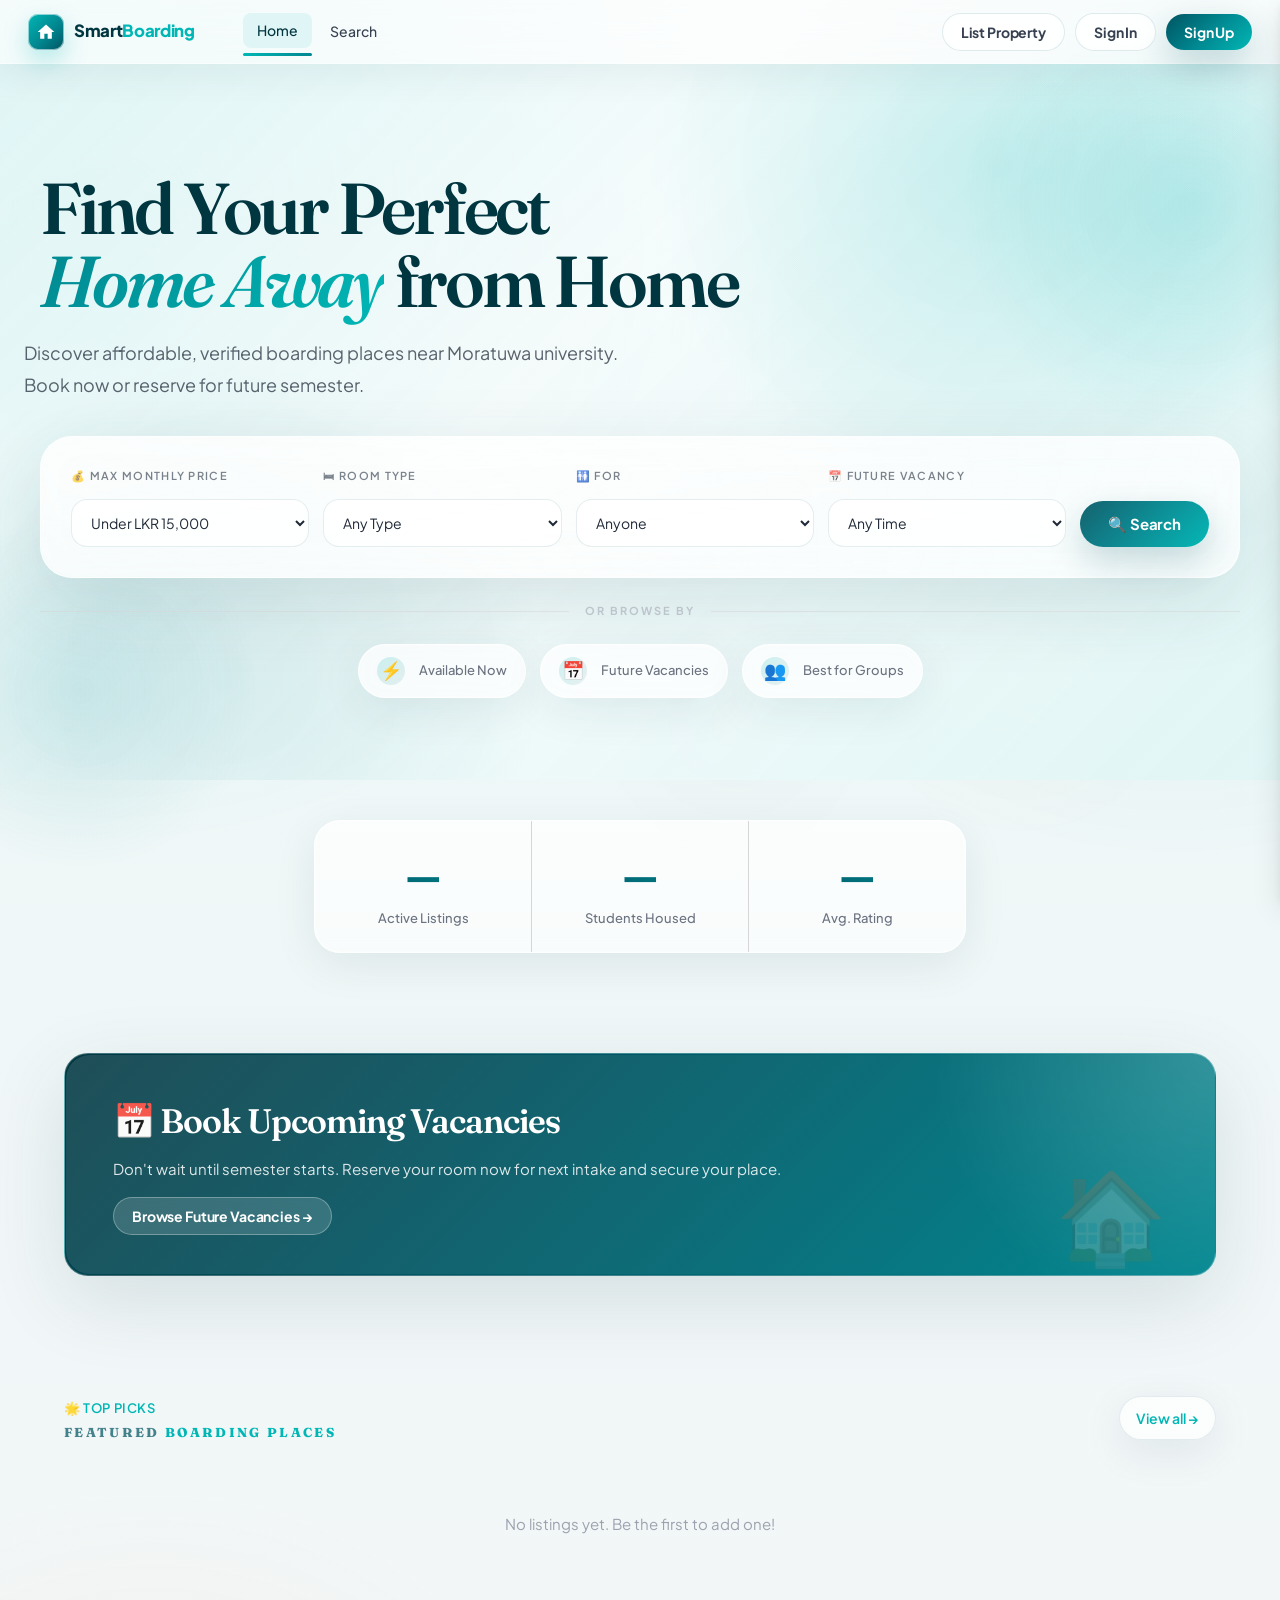
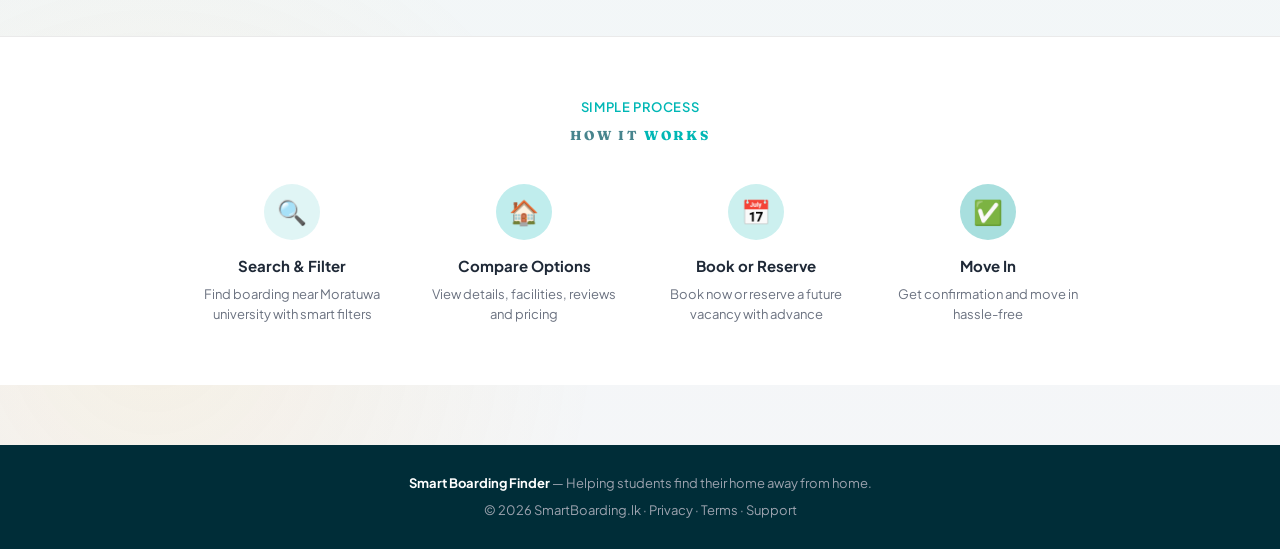
==== commit d06db50a: "change UI" ====
--- a/index.html
+++ b/index.html
@@ -3,9 +3,9 @@
 <head>
 <meta charset="UTF-8">
 <meta name="viewport" content="width=device-width, initial-scale=1.0">
-<title>BoardNest</title>
+<title>Smart Boarding Finder</title>
 <link rel="preconnect" href="https://fonts.googleapis.com">
-<link href="https://fonts.googleapis.com/css2?family=Playfair+Display:wght@700;900&family=DM+Sans:wght@300;400;500;600;700;800&family=DM+Mono:wght@400;500&display=swap" rel="stylesheet">
+<link href="https://fonts.googleapis.com/css2?family=Plus+Jakarta+Sans:wght@300;400;500;600;700;800&family=Fraunces:ital,opsz,wght@0,9..144,300;0,9..144,600;1,9..144,300&display=swap" rel="stylesheet">
 <style>
   :root {
     --brand: #00B7B5;
@@ -56,13 +56,48 @@
   .nav-links a { text-decoration:none; padding:6px 14px; border-radius:var(--radius-sm); font-size:14px; font-weight:500; color:var(--gray-600); cursor:pointer; transition:all .2s; }
   .nav-links a:hover, .nav-links a.active { background:var(--brand-light); color:var(--brand); }
   .nav-end { margin-left:auto; display:flex; gap:10px; align-items:center; }
-  .mobile-nav-toggle { display:none; margin-left:auto; width:42px; height:42px; border-radius:12px; border:1px solid var(--gray-200); background:white; color:var(--gray-700); align-items:center; justify-content:center; font-size:20px; cursor:pointer; }
-  .mobile-nav-menu { display:none; position:fixed; top:calc(var(--nav-h) + 8px); left:16px; right:16px; background:rgba(255,255,255,0.98); border:1px solid var(--gray-200); border-radius:var(--radius-lg); box-shadow:var(--shadow-lg); padding:14px; z-index:120; }
-  .mobile-nav-menu.open { display:block; }
-  .mobile-nav-links, .mobile-nav-actions { display:flex; flex-direction:column; gap:8px; }
-  .mobile-nav-links a, .mobile-nav-actions button { width:100%; text-align:left; text-decoration:none; padding:11px 14px; border-radius:12px; font-size:14px; font-weight:600; color:var(--gray-700); background:white; border:1px solid var(--gray-200); cursor:pointer; font-family:inherit; }
-  .mobile-nav-links a.active, .mobile-nav-links a:hover, .mobile-nav-actions button:hover { background:var(--brand-light); color:var(--brand); border-color:var(--brand-mid); }
-  .mobile-nav-user { padding:8px 6px 12px; font-size:13px; color:var(--gray-500); font-weight:600; }
+  .mobile-menu-toggle {
+    display:none; margin-left:auto; width:42px; height:42px; border-radius:10px;
+    border:1px solid var(--gray-200); background:white; color:var(--gray-800);
+    align-items:center; justify-content:center; font-size:24px; cursor:pointer;
+    box-shadow:var(--shadow-sm);
+  }
+  .mobile-menu-toggle:hover { background:var(--gray-50); }
+  .mobile-sidebar-backdrop {
+    position:fixed; inset:0; background:rgba(0,0,0,.35); z-index:120; opacity:0;
+    visibility:hidden; transition:all .25s ease;
+  }
+  .mobile-sidebar-backdrop.open { opacity:1; visibility:visible; }
+  .mobile-sidebar {
+    position:fixed; top:0; right:0; width:min(320px, 86vw); height:100vh; background:white;
+    z-index:130; box-shadow:var(--shadow-lg); transform:translateX(100%); transition:transform .25s ease;
+    display:flex; flex-direction:column;
+  }
+  .mobile-sidebar.open { transform:translateX(0); }
+  .mobile-sidebar-header {
+    display:flex; align-items:center; justify-content:space-between; gap:12px;
+    padding:20px 20px 14px; border-bottom:1px solid var(--gray-200);
+  }
+  .mobile-sidebar-title { font-size:17px; font-weight:700; color:var(--gray-900); }
+  .mobile-sidebar-close {
+    width:40px; height:40px; border:none; border-radius:10px; background:var(--gray-100);
+    color:var(--gray-700); cursor:pointer; font-size:22px;
+  }
+  .mobile-sidebar-user {
+    padding:16px 20px; border-bottom:1px solid var(--gray-200); color:var(--gray-600); font-size:14px;
+  }
+  .mobile-sidebar-links { padding:14px; display:flex; flex-direction:column; gap:8px; overflow:auto; }
+  .mobile-sidebar-links .menu-link {
+    display:flex; align-items:center; gap:10px; width:100%; text-align:left; text-decoration:none;
+    padding:12px 14px; border-radius:12px; border:1px solid transparent; background:transparent;
+    color:var(--gray-700); font-size:15px; font-weight:600; cursor:pointer; font-family:inherit;
+  }
+  .mobile-sidebar-links .menu-link:hover,
+  .mobile-sidebar-links .menu-link.active { background:var(--brand-light); color:var(--brand); border-color:var(--brand-mid); }
+  .mobile-sidebar-links .menu-link.primary {
+    background:var(--brand); color:white; box-shadow:0 2px 8px rgba(0,183,181,.25);
+  }
+  .mobile-sidebar-links .menu-link.danger { color:var(--danger); background:#FEF2F2; border-color:#FECACA; }
   .btn { display:inline-flex; align-items:center; gap:8px; padding:9px 18px; border-radius:var(--radius-sm); font-size:14px; font-weight:600; cursor:pointer; transition:all .18s; border:none; font-family:inherit; text-decoration:none; }
   .btn-ghost { background:transparent; color:var(--gray-700); border:1px solid var(--gray-200); }
   .btn-ghost:hover { background:var(--gray-100); border-color:var(--gray-300); }
@@ -75,6 +110,13 @@
   .btn-lg { padding:13px 28px; font-size:15px; border-radius:var(--radius-md); }
   .btn-sm { padding:6px 12px; font-size:13px; }
 
+  @media(max-width:768px){
+    nav { padding:0 14px; gap:14px; }
+    .nav-links, .nav-end { display:none; }
+    .mobile-menu-toggle { display:inline-flex; }
+    .nav-brand span { font-size:15px; }
+  }
+
   /* ── PAGES ── */
   .page { display:none; padding-top:var(--nav-h); min-height:100vh; }
   .page.active { display:block; }
@@ -105,9 +147,7 @@
     padding:28px; max-width:780px; margin:0 auto 20px;
     border:1px solid var(--gray-200);
   }
-  .search-grid { display:grid; grid-template-columns:repeat(4, minmax(0, 1fr)) minmax(140px, auto); gap:12px; align-items:end; width:100%; }
-  .search-grid > * { min-width:0; }
-  @media(max-width:1024px){ .search-grid { grid-template-columns:repeat(2, minmax(0, 1fr)); } .search-grid .btn { width:100%; justify-content:center; } }
+  .search-grid { display:grid; grid-template-columns:1fr 1fr 1fr 1fr auto; gap:12px; align-items:end; }
   @media(max-width:680px){ .search-grid { grid-template-columns:1fr; } }
   .field { display:flex; flex-direction:column; gap:6px; }
   .field label { font-size:12px; font-weight:600; color:var(--gray-500); text-transform:uppercase; letter-spacing:.6px; }
@@ -179,9 +219,9 @@
   .stat-label { font-size:13px; color:var(--gray-500); font-weight:500; margin-top:2px; }
 
   /* ── SEARCH RESULTS ── */
-  .results-layout { display:grid; grid-template-columns:280px minmax(0,1fr); gap:24px; padding:24px; max-width:1200px; margin:0 auto; align-items:start; }
+  .results-layout { display:grid; grid-template-columns:280px 1fr; gap:24px; padding:24px; max-width:1200px; margin:0 auto; }
   @media(max-width:768px){ .results-layout { grid-template-columns:1fr; } }
-  .filters-panel { background:white; border-radius:var(--radius-lg); border:1px solid var(--gray-200); padding:20px; height:fit-content; position:sticky; top:80px; z-index:5; isolation:isolate; }
+  .filters-panel { background:white; border-radius:var(--radius-lg); border:1px solid var(--gray-200); padding:20px; height:fit-content; position:sticky; top:80px; }
   .filters-panel h3 { font-weight:700; font-size:16px; margin-bottom:20px; color:var(--gray-800); }
   .filter-group { margin-bottom:20px; padding-bottom:20px; border-bottom:1px solid var(--gray-100); }
   .filter-group:last-child { border-bottom:none; margin-bottom:0; padding-bottom:0; }
@@ -193,7 +233,7 @@
   .radio-item { display:flex;align-items:center;gap:10px;font-size:14px;color:var(--gray-700);cursor:pointer; }
   .radio-item input[type=radio] { width:16px;height:16px;accent-color:var(--brand);cursor:pointer; }
   
-  .results-main { min-width:0; position:relative; z-index:1; }
+  .results-main {}
   .results-toolbar { display:flex; align-items:center; justify-content:space-between; margin-bottom:20px; flex-wrap:wrap; gap:12px; }
   .results-count { font-size:15px; color:var(--gray-600); }
   .results-count strong { color:var(--gray-900); font-weight:700; }
@@ -378,34 +418,6 @@
   .hidden { display:none; }
   .mobile-filter-btn { display:none;margin-bottom:16px; }
   @media(max-width:768px){ .mobile-filter-btn { display:block; } }
-  @media(max-width:900px){
-    :root { --nav-h: 72px; }
-    nav { padding: 0 14px; gap: 12px; }
-    .nav-links, .nav-end { display:none; }
-    .mobile-nav-toggle { display:inline-flex; }
-    .nav-brand span { font-size:15px; }
-    .nav-brand .logo { width:34px; height:34px; }
-    .section, .detail-wrap, .booking-page-wrap { padding-left:16px; padding-right:16px; }
-    .hero { padding: 68px 16px 48px; }
-    .search-card { padding:18px; }
-    .results-layout { padding:16px; gap:16px; }
-    .filters-panel { position:relative; top:0; z-index:2; }
-    .result-card { flex-direction:column; }
-    .result-img { width:100%; height:200px; }
-    .result-body { padding:14px; }
-    .result-header, .result-footer { flex-direction:column; align-items:flex-start; }
-    .gallery { grid-template-columns:1fr 1fr; grid-template-rows:220px 140px 140px; }
-    .gallery-main { grid-column:1 / -1; grid-row:auto; }
-  }
-  @media(max-width:520px){
-    nav { min-height: var(--nav-h); }
-    .mobile-nav-menu { left:10px; right:10px; top:calc(var(--nav-h) + 6px); }
-    .stats-row { flex-direction:column; }
-    .stat-item { border-right:none; border-bottom:1px solid var(--gray-200); }
-    .stat-item:last-child { border-bottom:none; }
-    .vacancy-banner { padding:24px 20px; margin-bottom:40px; }
-    .vacancy-banner::after { display:none; }
-  }
 
   /* ── AUTH PAGES ── */
   .auth-page {
@@ -482,832 +494,899 @@
     border-radius:100px; font-size:12px; font-weight:700; border:1px solid #5CCFCD;
   }
 
-
-/* ===== Modern UI Refresh inspired by uploaded sample ===== */
-:root{
-  --brand:#00B4A6;
-  --brand-light:#E7F7F5;
-  --brand-mid:#A8E1DB;
-  --brand-dark:#0D1B2A;
-  --accent:#00CFC0;
-  --success:#00B4A6;
-  --warning:#F5A623;
-  --danger:#E45454;
-  --gray-50:#F9F5EE;
-  --gray-100:#EFE9DF;
-  --gray-200:#DDD6CB;
-  --gray-300:#C9C0B4;
-  --gray-400:#8AA0B4;
-  --gray-500:#4A6175;
-  --gray-600:#324A5E;
-  --gray-700:#213649;
-  --gray-800:#182A3A;
-  --gray-900:#0D1B2A;
-  --white:#FFFFFF;
-  --radius-sm:10px;
-  --radius-md:14px;
-  --radius-lg:20px;
-  --radius-xl:28px;
-  --shadow-sm:0 6px 18px rgba(13,27,42,.06);
-  --shadow-md:0 12px 30px rgba(13,27,42,.08);
-  --shadow-lg:0 20px 55px rgba(13,27,42,.12);
-}
-body, button, input, select, textarea { font-family:'DM Sans', sans-serif !important; }
-h1, h2, h3, .section-title, .dashboard-header h1, .detail-title, .booking-page-wrap h1, .auth-header h2, .nav-brand span {
-  font-family:'Playfair Display', serif !important;
-}
-
-body{
-  background:
-    radial-gradient(circle at top right, rgba(0,180,166,.09), transparent 30%),
-    radial-gradient(circle at left 20%, rgba(245,166,35,.08), transparent 22%),
-    var(--gray-50) !important;
-  color:var(--gray-800);
-}
-
-/* Global surfaces */
-.page{ padding-top:var(--nav-h); }
-nav{
-  height:74px !important;
-  padding:0 28px !important;
-  background:rgba(249,245,238,.84) !important;
-  border-bottom:1px solid rgba(0,180,166,.12) !important;
-  backdrop-filter:blur(14px);
-  box-shadow:none;
-}
-.nav-brand .logo{
-  background:linear-gradient(135deg, var(--brand), var(--accent)) !important;
-  border-radius:12px !important;
-  box-shadow:0 8px 18px rgba(0,180,166,.22);
-}
-.nav-brand span{
-  font-size:1.45rem !important;
-  font-weight:900 !important;
-  letter-spacing:-.03em;
-}
-.nav-links{
-  gap:10px !important;
-  margin-left:20px !important;
-}
-.nav-links a{
-  padding:10px 16px !important;
-  border-radius:999px !important;
-  color:var(--gray-500) !important;
-  font-weight:600 !important;
-}
-.nav-links a:hover, .nav-links a.active{
-  background:rgba(0,180,166,.12) !important;
-  color:var(--brand) !important;
-}
-.nav-end{ gap:12px !important; }
-.btn{
-  border-radius:999px !important;
-  font-weight:700 !important;
-  padding:10px 20px !important;
-}
-.btn-ghost{
-  background:rgba(255,255,255,.7) !important;
-  color:var(--gray-700) !important;
-  border:1px solid rgba(13,27,42,.08) !important;
-}
-.btn-ghost:hover{
-  background:rgba(0,180,166,.10) !important;
-  border-color:rgba(0,180,166,.18) !important;
-  color:var(--brand) !important;
-}
-.btn-primary{
-  background:linear-gradient(135deg, var(--gray-900), #162336) !important;
-  box-shadow:0 10px 24px rgba(13,27,42,.20) !important;
-}
-.btn-primary:hover{
-  background:linear-gradient(135deg, var(--brand), var(--accent)) !important;
-  box-shadow:0 12px 26px rgba(0,180,166,.28) !important;
-}
-.mobile-nav-toggle{
-  border-radius:14px !important;
-  background:white !important;
-  box-shadow:var(--shadow-sm);
-}
-@media (max-width: 840px){
-  .mobile-nav-menu{
-    display:block;
-    top:0 !important;
-    right:auto !important;
-    left:0 !important;
-    bottom:0 !important;
-    width:min(310px, 88vw);
-    border-radius:0 22px 22px 0 !important;
-    padding:90px 18px 18px !important;
-    transform:translateX(-105%);
-    transition:transform .25s ease;
-    box-shadow:0 24px 60px rgba(13,27,42,.18) !important;
-    background:rgba(249,245,238,.98) !important;
-  }
-  .mobile-nav-menu.open{ transform:translateX(0); }
-  .mobile-nav-links a, .mobile-nav-actions button{
+</style>
+
+<style id="ui-redesign-v2">
+  :root{
+    --ux-surface: rgba(255,255,255,0.72);
+    --ux-surface-strong: rgba(255,255,255,0.88);
+    --ux-line: rgba(0,84,97,0.12);
+    --ux-line-strong: rgba(0,84,97,0.18);
+    --ux-shadow-xl: 0 24px 80px rgba(0, 54, 64, 0.12);
+    --ux-shadow-soft: 0 12px 44px rgba(0, 54, 64, 0.08);
+    --ux-shadow-card: 0 12px 40px rgba(0, 54, 64, 0.08), 0 4px 10px rgba(0, 54, 64, 0.05);
+    --ux-glow: 0 0 0 1px rgba(255,255,255,0.28) inset;
+  }
+
+  body{
+    background:
+      radial-gradient(circle at 8% 10%, rgba(0,183,181,.12), transparent 28%),
+      radial-gradient(circle at 92% 16%, rgba(1,135,144,.10), transparent 24%),
+      radial-gradient(circle at 12% 90%, rgba(245,158,11,.08), transparent 20%),
+      linear-gradient(180deg, #f7fbfb 0%, #eef7f7 32%, #f5f6f8 100%);
+    color: var(--gray-800);
+  }
+
+  body::before,
+  body::after{
+    content:'';
+    position:fixed;
+    inset:auto;
+    z-index:-1;
+    pointer-events:none;
+    filter: blur(54px);
+    opacity:.65;
+    animation: uxFloat 16s ease-in-out infinite;
+  }
+  body::before{
+    width:360px; height:360px;
+    left:-120px; top:90px;
+    background:radial-gradient(circle, rgba(0,183,181,.22), transparent 70%);
+  }
+  body::after{
+    width:320px; height:320px;
+    right:-100px; top:220px;
+    background:radial-gradient(circle, rgba(1,135,144,.14), transparent 70%);
+    animation-delay:-8s;
+  }
+
+  @keyframes uxFloat{
+    0%,100%{ transform:translate3d(0,0,0) scale(1); }
+    50%{ transform:translate3d(0,22px,0) scale(1.06); }
+  }
+
+  .ui-orb{
+    position:fixed;
+    border-radius:50%;
+    pointer-events:none;
+    z-index:-1;
+    filter:blur(70px);
+    opacity:.45;
+    animation: uxOrb 20s ease-in-out infinite;
+  }
+  .ui-orb.orb-a{ width:260px;height:260px; left:8%; top:34%; background:radial-gradient(circle, rgba(0,183,181,.18), transparent 68%); }
+  .ui-orb.orb-b{ width:260px;height:260px; right:10%; bottom:10%; background:radial-gradient(circle, rgba(245,158,11,.13), transparent 68%); animation-delay:-7s; }
+  .ui-orb.orb-c{ width:220px;height:220px; right:34%; top:68%; background:radial-gradient(circle, rgba(0,84,97,.12), transparent 68%); animation-delay:-11s; }
+
+  @keyframes uxOrb{
+    0%,100%{ transform:translate3d(0,0,0) scale(1); }
+    33%{ transform:translate3d(14px,-18px,0) scale(1.06); }
+    66%{ transform:translate3d(-12px,22px,0) scale(.96); }
+  }
+
+  nav{
+    background:rgba(255,255,255,.62);
+    border-bottom:1px solid rgba(255,255,255,.45);
+    box-shadow:0 12px 36px rgba(0,54,64,.06);
+    backdrop-filter: blur(22px);
+    -webkit-backdrop-filter: blur(22px);
+    padding:0 28px;
+  }
+  .nav-brand{ position:relative; }
+  .nav-brand .logo{
+    background:linear-gradient(135deg, var(--brand) 0%, var(--accent) 55%, var(--brand-dark) 100%);
+    box-shadow: 0 10px 24px rgba(0,183,181,.28), 0 0 0 1px rgba(255,255,255,.55) inset;
+    transform:translateZ(0);
+  }
+  .nav-brand span{
+    font-size:1.05rem;
+    font-weight:800;
+    letter-spacing:-.02em;
+  }
+  .nav-brand em{
+    font-style:normal;
+    color:var(--accent);
+  }
+  .nav-links a{
+    position:relative;
+    color:var(--gray-700);
+    transition:color .25s ease, transform .25s ease;
+  }
+  .nav-links a::after{
+    content:'';
+    position:absolute;
+    left:0; right:0; bottom:-8px;
+    height:3px;
+    border-radius:999px;
+    background:linear-gradient(90deg, var(--brand), var(--accent));
+    transform:scaleX(0);
+    transform-origin:center;
+    transition:transform .28s ease;
+  }
+  .nav-links a:hover,
+  .nav-links a.active{
+    color:var(--gray-900);
+    transform:translateY(-1px);
+  }
+  .nav-links a:hover::after,
+  .nav-links a.active::after{ transform:scaleX(1); }
+
+  .btn{
+    border-radius:999px;
+    font-weight:700;
+    letter-spacing:-.01em;
+    transition:transform .28s ease, box-shadow .28s ease, border-color .28s ease, background .28s ease, color .28s ease;
+  }
+  .btn:hover{
+    transform:translateY(-2px);
+  }
+  .btn:active{
+    transform:translateY(0);
+  }
+  .btn-primary{
+    background:linear-gradient(135deg, var(--brand-dark) 0%, var(--accent) 50%, var(--brand) 100%);
+    box-shadow:0 14px 34px rgba(0,84,97,.22);
+    border:none;
+  }
+  .btn-primary:hover{
+    box-shadow:0 18px 40px rgba(0,84,97,.28);
+    filter:saturate(1.05);
+  }
+  .btn-ghost,
+  .btn-outline{
+    background:rgba(255,255,255,.7);
+    border:1px solid rgba(0,84,97,.12);
+    backdrop-filter: blur(12px);
+  }
+  .btn-ghost:hover,
+  .btn-outline:hover{
+    background:rgba(255,255,255,.95);
+    border-color:rgba(0,183,181,.35);
+  }
+
+  .page{
+    position:relative;
+    animation: pageLift .55s ease both;
+  }
+  @keyframes pageLift{
+    from{ opacity:0; transform:translateY(18px); }
+    to{ opacity:1; transform:translateY(0); }
+  }
+
+  .hero{
+    text-align:left;
+    padding: 108px 24px 82px;
+    overflow:visible;
+    background:
+      radial-gradient(circle at 78% 14%, rgba(0,183,181,.18), transparent 30%),
+      radial-gradient(circle at 18% 85%, rgba(1,135,144,.12), transparent 26%),
+      linear-gradient(135deg, rgba(224,245,245,.96) 0%, rgba(245,251,251,.88) 42%, rgba(224,245,245,.96) 100%);
+  }
+  .hero::before{
+    width:460px; height:460px; right:-140px; top:-90px;
+    background: radial-gradient(circle, rgba(0,183,181,.18) 0%, transparent 70%);
+    animation: uxHeroBlob 18s ease-in-out infinite;
+  }
+  .hero::after{
+    width:360px; height:360px; left:-100px; bottom:-90px;
+    background: radial-gradient(circle, rgba(1,135,144,.12) 0%, transparent 70%);
+    animation: uxHeroBlob 20s ease-in-out infinite reverse;
+  }
+  @keyframes uxHeroBlob{
+    0%,100%{ transform:translate3d(0,0,0) scale(1); }
+    50%{ transform:translate3d(0,20px,0) scale(1.06); }
+  }
+  .hero > *{
+    max-width:1200px;
+    margin-left:auto;
+    margin-right:auto;
+    position:relative;
+    z-index:1;
+  }
+  .hero-badge{
+    background:rgba(255,255,255,.78);
+    border:1px solid rgba(255,255,255,.9);
+    box-shadow:var(--ux-shadow-soft), var(--ux-glow);
+    backdrop-filter: blur(14px);
+    padding:8px 16px;
+  }
+  .hero h1{
+    font-size:clamp(42px, 6vw, 72px);
+    line-height:1.02;
+    margin-bottom:18px;
+    letter-spacing:-.045em;
+  }
+  .hero h1 em{
+    background:linear-gradient(135deg, var(--accent), var(--brand));
+    -webkit-background-clip:text;
+    background-clip:text;
+    color:transparent;
+  }
+  .hero p{
+    max-width:640px;
+    font-size:18px;
+    line-height:1.8;
+    color:rgba(31,41,55,.72);
+    margin:0 0 34px;
+  }
+  .search-card{
+    position:relative;
+    margin-top:26px;
+    border-radius:32px;
+    padding:30px;
+    border:1px solid rgba(255,255,255,.75);
+    background:linear-gradient(180deg, rgba(255,255,255,.76) 0%, rgba(255,255,255,.66) 100%);
+    box-shadow:var(--ux-shadow-xl), var(--ux-glow);
+    backdrop-filter: blur(20px);
+    -webkit-backdrop-filter: blur(20px);
+  }
+  .search-card::before{
+    content:'';
+    position:absolute;
+    inset:1px;
+    border-radius:31px;
+    background:linear-gradient(135deg, rgba(255,255,255,.46), rgba(255,255,255,0));
+    pointer-events:none;
+  }
+  .search-grid{
+    display:grid;
+    grid-template-columns: repeat(4, minmax(0, 1fr)) auto;
+    gap:14px;
+    align-items:end;
+  }
+  .field{
+    position:relative;
+  }
+  .field label{
+    font-size:11px;
+    letter-spacing:.12em;
+    text-transform:uppercase;
+    color:rgba(75,85,99,.74);
+    margin-bottom:9px;
+  }
+  .field select,
+  .field input,
+  #page-results input,
+  #page-results select,
+  .sort-select,
+  .form-group input,
+  .form-group select,
+  .form-group textarea,
+  .auth-field input,
+  .auth-field select{
+    border:1px solid rgba(0,84,97,.10) !important;
+    background:rgba(255,255,255,.84) !important;
+    box-shadow:inset 0 1px 0 rgba(255,255,255,.65);
     border-radius:16px !important;
-    padding:14px 16px !important;
-    background:rgba(255,255,255,.92) !important;
-  }
-}
-
-/* Modern hero */
-#page-home .hero{
-  background:transparent !important;
-  padding:46px 24px 34px !important;
-  text-align:left !important;
-  overflow:visible !important;
-}
-#page-home .hero::before,
-#page-home .hero::after{ display:none !important; }
-
-.hero-shell{
-  max-width:1200px;
-  margin:0 auto;
-  display:grid;
-  grid-template-columns:minmax(0, 1.15fr) minmax(320px, .85fr);
-  gap:44px;
-  align-items:center;
-}
-.hero-badge-modern{
-  display:inline-flex;
-  align-items:center;
-  gap:10px;
-  padding:8px 16px;
-  border-radius:999px;
-  background:rgba(0,180,166,.11);
-  color:var(--brand);
-  border:1px solid rgba(0,180,166,.18);
-  font-size:12px;
-  text-transform:uppercase;
-  letter-spacing:.08em;
-  font-weight:700;
-  margin-bottom:20px;
-}
-.hero-badge-modern::before{
-  content:'';
-  width:8px;height:8px;border-radius:50%;
-  background:var(--brand);
-  box-shadow:0 0 0 6px rgba(0,180,166,.12);
-}
-.hero-title-modern{
-  font-family:'Playfair Display', serif;
-  font-size:clamp(2.9rem, 6vw, 4.6rem);
-  line-height:1.02;
-  letter-spacing:-.04em;
-  margin:0 0 18px;
-  color:var(--gray-900);
-}
-.hero-title-modern .accent{ color:var(--brand); }
-.hero-title-modern .underline{
-  position:relative;
-  display:inline-block;
-}
-.hero-title-modern .underline::after{
-  content:'';
-  position:absolute;
-  left:0; right:0; bottom:5px;
-  height:7px;
-  border-radius:999px;
-  background:rgba(245,166,35,.55);
-  z-index:-1;
-}
-.hero-copy{
-  max-width:580px;
-  font-size:1.04rem;
-  color:var(--gray-500);
-  line-height:1.8;
-  margin-bottom:22px;
-}
-.hero-actions-modern{
-  display:flex;
-  flex-wrap:wrap;
-  gap:14px;
-  margin-bottom:30px;
-}
-.hero-pill-btn{
-  display:inline-flex;
-  align-items:center;
-  justify-content:center;
-  gap:10px;
-  padding:14px 26px;
-  border-radius:999px;
-  border:none;
-  font-weight:700;
-  font-size:.96rem;
-  cursor:pointer;
-  transition:all .22s ease;
-}
-.hero-pill-btn.primary{
-  background:linear-gradient(135deg, var(--gray-900), #162336);
-  color:white;
-  box-shadow:0 10px 26px rgba(13,27,42,.18);
-}
-.hero-pill-btn.primary:hover{
-  transform:translateY(-2px);
-  background:linear-gradient(135deg, var(--brand), var(--accent));
-}
-.hero-pill-btn.secondary{
-  background:rgba(255,255,255,.82);
-  color:var(--gray-900);
-  border:1px solid rgba(13,27,42,.10);
-}
-.hero-pill-btn.secondary:hover{
-  border-color:rgba(0,180,166,.25);
-  color:var(--brand);
-}
-.hero-stats-modern{
-  display:flex;
-  gap:34px;
-  flex-wrap:wrap;
-  margin-top:6px;
-}
-.hero-stat-modern .num{
-  display:block;
-  font-family:'Playfair Display', serif;
-  font-size:2rem;
-  color:var(--gray-900);
-  font-weight:900;
-}
-.hero-stat-modern .label{
-  display:block;
-  color:var(--gray-400);
-  font-size:.78rem;
-  text-transform:uppercase;
-  letter-spacing:.08em;
-  font-weight:700;
-  margin-top:4px;
-}
-.hero-preview{
-  position:relative;
-}
-.preview-card{
-  border-radius:28px;
-  overflow:hidden;
-  background:white;
-  border:1px solid rgba(13,27,42,.06);
-  box-shadow:0 22px 60px rgba(13,27,42,.14);
-}
-.preview-media{
-  min-height:230px;
-  display:flex;
-  align-items:center;
-  justify-content:center;
-  position:relative;
-  background:linear-gradient(135deg, rgba(0,180,166,.18), rgba(13,27,42,.06));
-  font-size:4rem;
-}
-.preview-media::before{
-  content:'';
-  position:absolute; inset:0;
-  background:repeating-linear-gradient(45deg, rgba(255,255,255,.15) 0, rgba(255,255,255,.15) 2px, transparent 2px, transparent 18px);
-}
-.preview-badges{
-  position:absolute; top:16px; left:16px; right:16px;
-  display:flex; justify-content:space-between; gap:12px;
-}
-.preview-badge{
-  padding:7px 13px;
-  border-radius:999px;
-  font-size:.72rem;
-  font-weight:800;
-  letter-spacing:.04em;
-}
-.preview-badge.soon{ background:var(--warning); color:var(--gray-900); }
-.preview-badge.live{ background:rgba(255,255,255,.92); color:var(--brand); }
-.preview-body{ padding:24px; }
-.preview-title{
-  font-family:'Playfair Display', serif;
-  font-size:1.35rem;
-  font-weight:800;
-  color:var(--gray-900);
-  margin-bottom:4px;
-}
-.preview-loc{ color:var(--gray-400); font-size:.88rem; margin-bottom:16px; }
-.preview-pills{
-  display:flex; gap:8px; flex-wrap:wrap; margin-bottom:18px;
-}
-.preview-pill{
-  padding:6px 12px;
-  border-radius:999px;
-  background:var(--gray-50);
-  border:1px solid var(--gray-100);
-  color:var(--gray-600);
-  font-size:.76rem;
-  font-weight:600;
-}
-.preview-pill.teal{
-  background:rgba(0,180,166,.10);
-  color:var(--brand);
-  border-color:rgba(0,180,166,.18);
-}
-.preview-footer{
-  display:flex; align-items:center; justify-content:space-between; gap:12px;
-  padding-top:16px; border-top:1px solid var(--gray-100);
-}
-.preview-price{
-  font-family:'DM Mono', monospace;
-  color:var(--gray-900);
-  font-size:1.25rem;
-  font-weight:700;
-}
-.preview-price small{
-  font-family:'DM Sans', sans-serif;
-  font-size:.74rem;
-  color:var(--gray-400);
-}
-.preview-note{ color:var(--gray-400); font-size:.74rem; margin-top:4px; }
-.float-pill{
-  position:absolute;
-  background:white;
-  border-radius:18px;
-  padding:12px 15px;
-  box-shadow:0 14px 32px rgba(13,27,42,.12);
-  border:1px solid rgba(13,27,42,.06);
-  display:flex;
-  align-items:center;
-  gap:10px;
-  font-size:.84rem;
-}
-.float-pill.left{ left:-28px; top:26px; }
-.float-pill.right{ right:-18px; bottom:28px; }
-.float-pill .icon{
-  width:38px; height:38px; border-radius:12px; display:flex; align-items:center; justify-content:center;
-  font-size:1.1rem;
-}
-.float-pill .small{ color:var(--gray-400); font-size:.74rem; font-weight:600; }
-.float-pill .strong{ color:var(--gray-900); font-weight:700; }
-.hero-search-shell{
-  max-width:1200px;
-  margin:28px auto 0;
-}
-.hero-search-shell .search-card{
-  max-width:none !important;
-  background:rgba(255,255,255,.88) !important;
-  backdrop-filter:blur(16px);
-  border-radius:24px !important;
-  border:1px solid rgba(13,27,42,.06) !important;
-  box-shadow:0 18px 45px rgba(13,27,42,.10) !important;
-  padding:26px 28px !important;
-}
-.hero-search-shell .search-grid{
-  grid-template-columns:repeat(4, minmax(0,1fr)) auto !important;
-  gap:14px !important;
-}
-.hero-search-shell .field label{
-  color:var(--gray-400) !important;
-  letter-spacing:.08em !important;
-}
-.hero-search-shell .field input,
-.hero-search-shell .field select{
-  background:var(--gray-50) !important;
-  border-color:var(--gray-100) !important;
-  border-radius:14px !important;
-  min-height:48px;
-}
-.hero-search-shell .field input:focus,
-.hero-search-shell .field select:focus{
-  background:white !important;
-  border-color:rgba(0,180,166,.34) !important;
-  box-shadow:0 0 0 4px rgba(0,180,166,.10);
-}
-.hero-search-shell .btn{
-  min-height:48px;
-  padding-inline:26px !important;
-}
-#page-home .quick-features{
-  justify-content:flex-start !important;
-  gap:14px !important;
-  max-width:none !important;
-  margin-top:20px !important;
-}
-#page-home .quick-feat{
-  padding:12px 16px;
-  border-radius:999px;
-  background:rgba(255,255,255,.76);
-  border:1px solid rgba(13,27,42,.06);
-  box-shadow:var(--shadow-sm);
-  color:var(--gray-600) !important;
-}
-#page-home .quick-feat:hover{
-  background:rgba(0,180,166,.08);
-  color:var(--brand) !important;
-}
-@media (max-width: 980px){
-  .hero-shell{ grid-template-columns:1fr; gap:26px; }
-  .hero-preview{ order:2; max-width:560px; margin:0 auto; width:100%; }
-  .hero-search-shell .search-grid{ grid-template-columns:repeat(2, minmax(0,1fr)) !important; }
-}
-@media (max-width: 640px){
-  nav{ padding:0 16px !important; height:68px !important; }
-  #page-home .hero{ padding:30px 16px 18px !important; }
-  .hero-title-modern{ font-size:2.45rem; }
-  .hero-search-shell .search-card{ padding:18px !important; border-radius:22px !important; }
-  .hero-search-shell .search-grid{ grid-template-columns:1fr !important; }
-  .hero-stats-modern{ gap:20px; }
-  .float-pill.left, .float-pill.right{ position:static; margin-top:12px; }
-  .hero-preview{ display:flex; flex-direction:column; gap:12px; }
-}
-
-/* Home sections */
-.stats-row{
-  background:rgba(255,255,255,.86) !important;
-  backdrop-filter:blur(10px);
-  border-radius:22px !important;
-  border:1px solid rgba(13,27,42,.06) !important;
-  box-shadow:var(--shadow-sm);
-}
-.stat-item{ padding:22px 16px !important; }
-.stat-num{ color:var(--brand) !important; font-family:'Playfair Display', serif !important; font-weight:800 !important; }
-.section{
-  padding:74px 24px !important;
-}
-.section-header{
-  align-items:flex-end;
-  gap:18px;
-}
-.section-title{
-  font-size:clamp(2rem, 4vw, 3rem) !important;
-  line-height:1.08 !important;
-  letter-spacing:-.03em;
-}
-.see-all{
-  display:inline-flex;
-  align-items:center;
-  justify-content:center;
-  padding:10px 18px;
-  border-radius:999px;
-  background:rgba(0,180,166,.10);
-  color:var(--brand) !important;
-}
-.see-all:hover{ text-decoration:none !important; background:rgba(0,180,166,.16); }
-.cards-grid{
-  gap:24px !important;
-}
-.boarding-card{
-  border-radius:24px !important;
-  border:1px solid rgba(13,27,42,.06) !important;
-  box-shadow:0 14px 30px rgba(13,27,42,.08) !important;
-  overflow:hidden;
-}
-.boarding-card:hover{
-  transform:translateY(-6px) !important;
-  border-color:rgba(0,180,166,.18) !important;
-  box-shadow:0 22px 48px rgba(13,27,42,.12) !important;
-}
-.card-img{ height:212px !important; }
-.card-body{ padding:20px !important; }
-.card-title{ font-size:1.05rem !important; font-weight:800 !important; }
-.card-location{ color:var(--gray-400) !important; }
-.card-price{
-  color:var(--gray-900) !important;
-  font-family:'DM Mono', monospace;
-}
-.card-dist{
-  border-radius:999px !important;
-  background:rgba(13,27,42,.05) !important;
-}
-.card-tags .tag{
-  border-radius:999px !important;
-  border:1px solid var(--gray-100);
-  padding:5px 10px !important;
-}
-.badge-available{
-  background:rgba(0,180,166,.92) !important;
-  color:white !important;
-}
-.badge-soon{
-  background:rgba(245,166,35,.92) !important;
-  color:var(--gray-900) !important;
-}
-.badge-verified, .badge-group{
-  background:rgba(255,255,255,.88) !important;
-  color:var(--gray-900) !important;
-}
-.fav-btn{
-  width:38px !important; height:38px !important;
-  border-radius:999px !important;
-}
-.vacancy-banner{
-  border-radius:28px !important;
-  padding:42px 44px !important;
-  background:
-    radial-gradient(circle at top right, rgba(255,255,255,.10), transparent 28%),
-    linear-gradient(135deg, #0D1B2A, #162336 45%, #00B4A6 140%) !important;
-  box-shadow:0 22px 46px rgba(13,27,42,.16);
-}
-.vacancy-banner h2{ font-family:'Playfair Display', serif !important; font-size:2rem !important; }
-.vacancy-banner .btn-ghost{
-  background:rgba(255,255,255,.12) !important;
-  color:white !important;
-  border-color:rgba(255,255,255,.22) !important;
-}
-.vacancy-banner .btn-ghost:hover{
-  background:rgba(255,255,255,.20) !important;
-}
-footer{
-  background:#0D1B2A !important;
-  color:rgba(255,255,255,.72) !important;
-  border-top:none !important;
-  text-align:center;
-  padding:42px 24px 34px !important;
-}
-
-/* Search results */
-#page-results > div:first-child{
-  background:rgba(249,245,238,.84) !important;
-  backdrop-filter:blur(12px);
-  border-bottom:1px solid rgba(13,27,42,.06) !important;
-}
-.results-layout{
-  gap:24px !important;
-  padding:28px 24px 42px !important;
-}
-.filters-panel, .booking-form-section, .booking-summary, .booking-panel, .listing-form, .dash-stat, .auth-card, .review-card, .review-card-full, .bookings-panel{
-  background:rgba(255,255,255,.92) !important;
-  border:1px solid rgba(13,27,42,.06) !important;
-  border-radius:24px !important;
-  box-shadow:0 14px 30px rgba(13,27,42,.08) !important;
-}
-.filters-panel{
-  top:92px !important;
-}
-.results-count{
-  color:var(--gray-500) !important;
-  font-weight:700 !important;
-}
-.result-card{
-  border-radius:24px !important;
-  border:1px solid rgba(13,27,42,.06) !important;
-  box-shadow:0 10px 24px rgba(13,27,42,.08) !important;
-}
-.result-card:hover{
-  transform:translateY(-3px);
-  box-shadow:0 18px 38px rgba(13,27,42,.10) !important;
-  border-color:rgba(0,180,166,.16) !important;
-}
-.result-body{ padding:20px 22px !important; }
-.result-title{ font-size:1.08rem !important; font-weight:800 !important; }
-.result-price{
-  color:var(--gray-900) !important;
-  font-family:'DM Mono', monospace;
-}
-.result-tags .tag{
-  border-radius:999px !important;
-  padding:5px 10px !important;
-  border:1px solid var(--gray-100);
-}
-
-/* Detail / review / booking / dashboard */
-.breadcrumb{
-  display:flex; gap:10px; flex-wrap:wrap;
-  margin-bottom:20px;
-  color:var(--gray-400);
-}
-.breadcrumb a{
-  color:var(--brand);
-  font-weight:700;
-}
-.gallery{
-  border-radius:28px !important;
-  box-shadow:0 18px 38px rgba(13,27,42,.10);
-}
-.gallery-cell{
-  background:linear-gradient(135deg, rgba(0,180,166,.11), rgba(13,27,42,.05)) !important;
-}
-.detail-title, .booking-page-wrap h1, .dashboard-header h1{
-  font-size:clamp(2rem, 3.6vw, 2.8rem) !important;
-  letter-spacing:-.03em;
-}
-.detail-layout, .booking-layout, .dash-main{
-  gap:24px !important;
-}
-.facility-chip, .booking-status, .booking-item .chip, .chip{
-  border-radius:999px !important;
-}
-.dash-stat .stat-val{
-  color:var(--gray-900) !important;
-  font-family:'Playfair Display', serif;
-}
-.dashboard-grid{ gap:18px !important; }
-.payment-option, .room-type-card{
-  border-radius:18px !important;
-}
-.payment-option:hover, .payment-option.selected,
-.room-type-card:hover, .room-type-card.selected{
-  border-color:rgba(0,180,166,.28) !important;
-  background:rgba(0,180,166,.08) !important;
-}
-.form-group input, .form-group select, .form-group textarea,
-.auth-field input, .auth-field select, .sort-select, #search-city,
-#search-max-price, #search-gender, #search-room-type, #search-future{
-  background:var(--gray-50) !important;
-  border:1.5px solid var(--gray-100) !important;
-  border-radius:14px !important;
-}
-.form-group input:focus, .form-group select:focus, .form-group textarea:focus,
-.auth-field input:focus, .auth-field select:focus,
-#search-city:focus, #search-max-price:focus, #search-gender:focus, #search-room-type:focus, #search-future:focus, .sort-select:focus{
-  outline:none;
-  background:white !important;
-  border-color:rgba(0,180,166,.32) !important;
-  box-shadow:0 0 0 4px rgba(0,180,166,.10);
-}
-.auth-page{
-  background:
-    radial-gradient(circle at top right, rgba(0,180,166,.12), transparent 25%),
-    linear-gradient(180deg, #F9F5EE 0%, #EFE9DF 100%) !important;
-}
-.auth-header{
-  background:
-    radial-gradient(circle at top right, rgba(255,255,255,.12), transparent 24%),
-    linear-gradient(135deg, #0D1B2A, #162336 55%, #00B4A6 150%) !important;
-}
-.auth-role-tab.active{
-  color:var(--gray-900) !important;
-}
-.write-review, .reviews-section{
-  border-radius:24px !important;
-}
-
-/* Responsive tidy-ups */
-@media(max-width: 900px){
-  .section-header{ flex-direction:column; align-items:flex-start !important; }
-  .vacancy-banner{ padding:30px 28px !important; }
-}
-@media(max-width: 700px){
-  .results-layout, .dashboard-wrap, .detail-wrap, .booking-page-wrap{ padding-inline:16px !important; }
-  .result-card{ flex-direction:column; }
-  .result-img{ width:100% !important; height:190px; }
-  .vacancy-banner::after{ display:none; }
-  .dashboard-grid{ grid-template-columns:repeat(2,1fr) !important; }
-}
-
+    padding:13px 15px !important;
+    transition:border-color .26s ease, box-shadow .26s ease, transform .26s ease;
+  }
+  .field select:focus,
+  .field input:focus,
+  #page-results input:focus,
+  #page-results select:focus,
+  .sort-select:focus,
+  .form-group input:focus,
+  .form-group select:focus,
+  .form-group textarea:focus,
+  .auth-field input:focus,
+  .auth-field select:focus{
+    border-color:rgba(0,183,181,.36) !important;
+    box-shadow:0 0 0 4px rgba(0,183,181,.10), inset 0 1px 0 rgba(255,255,255,.8) !important;
+    outline:none;
+    transform:translateY(-1px);
+  }
+
+  .divider-or{
+    opacity:.55;
+    letter-spacing:.18em;
+    text-transform:uppercase;
+    font-size:11px;
+    font-weight:700;
+    margin-top:24px;
+  }
+  .quick-features{
+    display:flex;
+    gap:14px;
+    flex-wrap:wrap;
+    justify-content:center;
+    margin-top:18px;
+  }
+  .quick-feat{
+    position:relative;
+    background:rgba(255,255,255,.74);
+    border:1px solid rgba(255,255,255,.92);
+    box-shadow:var(--ux-shadow-soft), var(--ux-glow);
+    backdrop-filter: blur(14px);
+    border-radius:999px;
+    padding:12px 18px;
+    transition:transform .28s ease, box-shadow .28s ease, border-color .28s ease;
+  }
+  .quick-feat:hover{
+    transform:translateY(-4px);
+    box-shadow:0 18px 34px rgba(0,84,97,.14);
+    border-color:rgba(0,183,181,.26);
+  }
+  .quick-feat .icon{
+    display:inline-flex;
+    align-items:center;
+    justify-content:center;
+    width:28px; height:28px;
+    margin-right:6px;
+    border-radius:999px;
+    background:linear-gradient(135deg, rgba(0,183,181,.18), rgba(0,84,97,.08));
+  }
+
+  .stats-row{
+    background:linear-gradient(180deg, rgba(255,255,255,.78), rgba(255,255,255,.62));
+    border:1px solid rgba(255,255,255,.74);
+    box-shadow:var(--ux-shadow-soft), var(--ux-glow);
+    backdrop-filter: blur(18px);
+    overflow:hidden;
+    border-radius:26px;
+  }
+  .stat-item{
+    background:transparent;
+    transition:transform .28s ease, background .28s ease;
+  }
+  .stat-item:hover{
+    transform:translateY(-3px);
+    background:rgba(255,255,255,.28);
+  }
+  .stat-num{
+    font-size:clamp(28px, 3vw, 38px);
+    background:linear-gradient(135deg, var(--brand-dark), var(--accent));
+    -webkit-background-clip:text;
+    background-clip:text;
+    color:transparent;
+    letter-spacing:-.04em;
+  }
+
+  .vacancy-banner{
+    border:1px solid rgba(255,255,255,.26);
+    box-shadow:var(--ux-shadow-xl);
+    background:
+      radial-gradient(circle at 100% 0%, rgba(255,255,255,.18), transparent 24%),
+      linear-gradient(135deg, #003640 0%, #005461 38%, #018790 100%);
+  }
+  .vacancy-banner::before{
+    content:'';
+    position:absolute;
+    inset:1px;
+    border-radius:inherit;
+    background:linear-gradient(135deg, rgba(255,255,255,.12), rgba(255,255,255,0));
+    pointer-events:none;
+  }
+  .vacancy-banner h2{
+    font-size:clamp(26px, 3vw, 34px);
+    letter-spacing:-.03em;
+  }
+
+  .section-title{
+    font-size:13px;
+    font-weight:800;
+    letter-spacing:.18em;
+    text-transform:uppercase;
+    color:rgba(0,84,97,.72);
+  }
+  .see-all{
+    border-radius:999px;
+    padding:10px 16px;
+    background:rgba(255,255,255,.72);
+    border:1px solid rgba(0,84,97,.1);
+    box-shadow:var(--ux-shadow-soft);
+  }
+
+  .cards-grid{
+    gap:24px;
+  }
+  .boarding-card{
+    border-radius:26px;
+    border:1px solid rgba(255,255,255,.9);
+    background:linear-gradient(180deg, rgba(255,255,255,.84) 0%, rgba(255,255,255,.72) 100%);
+    box-shadow:var(--ux-shadow-card), var(--ux-glow);
+    backdrop-filter: blur(10px);
+    overflow:hidden;
+    transform-origin:center;
+  }
+  .boarding-card::before{
+    content:'';
+    position:absolute;
+    inset:0;
+    pointer-events:none;
+    background:linear-gradient(135deg, rgba(255,255,255,.36), transparent 32%);
+    opacity:.8;
+  }
+  .boarding-card:hover{
+    transform:translateY(-10px) scale(1.01);
+    box-shadow:0 28px 54px rgba(0,54,64,.14), 0 10px 22px rgba(0,54,64,.08);
+  }
+  .card-img{
+    height:200px;
+  }
+  .card-img .img-bg,
+  .result-img img,
+  .gallery-cell img,
+  .gallery-cell video,
+  .media-thumb img,
+  .media-thumb video{
+    transition:transform .65s ease, filter .45s ease;
+  }
+  .boarding-card:hover .img-bg,
+  .result-card:hover .result-img img{
+    transform:scale(1.06);
+    filter:saturate(1.05);
+  }
+  .card-img::after,
+  .result-img::after{
+    content:'';
+    position:absolute;
+    inset:0;
+    background:linear-gradient(180deg, rgba(0,0,0,0) 0%, rgba(0,54,64,.18) 100%);
+    pointer-events:none;
+  }
+  .card-badges,
+  .result-tags{
+    gap:8px;
+  }
+  .badge,
+  .tag{
+    border-radius:999px;
+    padding:6px 11px;
+    font-size:11px;
+    font-weight:700;
+    letter-spacing:.02em;
+    border:1px solid transparent;
+    backdrop-filter: blur(10px);
+  }
+  .badge-available{
+    background:rgba(255,255,255,.8);
+    color:#05603f;
+    border-color:rgba(255,255,255,.72);
+  }
+  .badge-soon{
+    background:rgba(245,158,11,.18);
+    color:#8a5400;
+    border-color:rgba(245,158,11,.18);
+  }
+  .badge-verified,
+  .badge-group{
+    background:rgba(255,255,255,.72);
+    color:var(--brand-dark);
+    border-color:rgba(255,255,255,.65);
+  }
+  .fav-btn{
+    width:38px; height:38px;
+    top:14px; right:14px;
+    border:1px solid rgba(255,255,255,.85);
+    backdrop-filter: blur(12px);
+    box-shadow:0 10px 22px rgba(0,54,64,.10);
+  }
+  .fav-btn:hover{ transform:scale(1.08) translateY(-1px); }
+
+  .card-body{
+    padding:18px 18px 20px;
+  }
+  .card-title{
+    font-size:17px;
+    letter-spacing:-.02em;
+  }
+  .card-location{
+    color:rgba(75,85,99,.76);
+  }
+  .card-price,
+  .result-price{
+    letter-spacing:-.04em;
+    color:var(--brand-dark);
+  }
+  .card-dist{
+    background:rgba(0,84,97,.06);
+    border-radius:999px;
+    padding:6px 10px;
+    font-weight:600;
+  }
+
+  .results-layout{
+    gap:28px;
+    padding:28px 24px 40px;
+  }
+  .filters-panel,
+  .result-card,
+  .detail-side-card,
+  .booking-summary,
+  .booking-form-section,
+  .dash-stat,
+  .listing-form,
+  .bookings-panel,
+  .auth-card,
+  .review-card-full,
+  .write-review,
+  .owner-extras,
+  .room-type-card,
+  .payment-option,
+  .booking-card,
+  .saved-card{
+    background:linear-gradient(180deg, rgba(255,255,255,.82) 0%, rgba(255,255,255,.70) 100%);
+    border:1px solid rgba(255,255,255,.86);
+    box-shadow:var(--ux-shadow-card), var(--ux-glow);
+    backdrop-filter: blur(18px);
+  }
+  .filters-panel{
+    top:92px;
+    border-radius:28px;
+    padding:22px;
+  }
+  .filter-group{
+    border-bottom:1px solid rgba(0,84,97,.08);
+  }
+  .check-item,
+  .radio-item{
+    padding:10px 12px;
+    border-radius:14px;
+    transition:background .24s ease, transform .24s ease;
+  }
+  .check-item:hover,
+  .radio-item:hover{
+    background:rgba(255,255,255,.65);
+    transform:translateX(3px);
+  }
+
+  #page-results > div:first-child{
+    background:rgba(255,255,255,.62) !important;
+    backdrop-filter: blur(18px);
+    border-bottom:1px solid rgba(255,255,255,.62) !important;
+    box-shadow:0 10px 30px rgba(0,54,64,.05);
+  }
+
+  .result-card{
+    border-radius:28px;
+    overflow:hidden;
+    align-items:stretch;
+  }
+  .result-card:hover{
+    transform:translateY(-7px);
+    box-shadow:0 24px 48px rgba(0,54,64,.14), 0 8px 18px rgba(0,54,64,.08);
+  }
+  .result-img{
+    width:230px;
+  }
+  .result-body{
+    padding:20px 22px;
+  }
+  .result-title{
+    font-size:19px;
+    letter-spacing:-.02em;
+  }
+
+  .detail-wrap,
+  .booking-page-wrap,
+  .dashboard-wrap{
+    padding:36px 24px 48px;
+  }
+  .detail-title,
+  .booking-page-wrap h1,
+  .dashboard-header h1{
+    font-size:clamp(30px, 4vw, 42px);
+    letter-spacing:-.04em;
+    line-height:1.04;
+  }
+  .gallery{
+    border-radius:32px;
+    box-shadow:var(--ux-shadow-xl);
+    border:1px solid rgba(255,255,255,.72);
+    overflow:hidden;
+  }
+  .gallery-cell{
+    background:linear-gradient(135deg, rgba(0,183,181,.12), rgba(255,255,255,.56));
+  }
+  .detail-layout{
+    gap:30px;
+  }
+  .detail-content section,
+  .detail-side-card,
+  .review-card-full,
+  .write-review{
+    border-radius:28px;
+    padding:24px;
+  }
+  .detail-meta{
+    color:rgba(75,85,99,.76);
+  }
+  .al-rule,
+  .el-rule{
+    border-bottom-color:rgba(0,84,97,.08);
+  }
+
+  .booking-layout,
+  .dash-main{
+    gap:28px;
+  }
+  .booking-form-section,
+  .booking-summary,
+  .listing-form,
+  .bookings-panel,
+  .auth-card{
+    border-radius:30px;
+  }
+  .booking-form-section h3,
+  .booking-summary h3,
+  .listing-form h3{
+    font-size:18px;
+  }
+  .payment-option,
+  .room-type-card{
+    border-radius:18px;
+    transition:transform .26s ease, border-color .26s ease, background .26s ease, box-shadow .26s ease;
+  }
+  .payment-option:hover,
+  .room-type-card:hover,
+  .payment-option.selected,
+  .room-type-card.selected{
+    transform:translateY(-3px);
+    border-color:rgba(0,183,181,.30);
+    box-shadow:0 16px 34px rgba(0,84,97,.10);
+  }
+
+  .dash-stat{
+    position:relative;
+    overflow:hidden;
+    padding:22px;
+  }
+  .dash-stat::after{
+    content:'';
+    position:absolute;
+    inset:auto -40px -60px auto;
+    width:120px; height:120px;
+    border-radius:50%;
+    background:radial-gradient(circle, rgba(0,183,181,.12), transparent 70%);
+    pointer-events:none;
+  }
+  .dash-stat .stat-val{
+    letter-spacing:-.05em;
+  }
+  .bookings-panel{
+    padding:22px;
+  }
+
+  .auth-page{
+    background:
+      radial-gradient(circle at 16% 18%, rgba(0,183,181,.12), transparent 24%),
+      radial-gradient(circle at 84% 80%, rgba(1,135,144,.12), transparent 22%),
+      linear-gradient(135deg, #edf9f8 0%, #f8fbfb 100%);
+  }
+  .auth-card{
+    overflow:hidden;
+  }
+  .auth-header{
+    background:
+      radial-gradient(circle at 0% 0%, rgba(255,255,255,.15), transparent 22%),
+      linear-gradient(135deg, #003640, #005461 42%, #018790 100%);
+    padding:34px 32px 28px;
+  }
+  .auth-header .auth-logo{
+    box-shadow:0 10px 26px rgba(0,0,0,.18);
+    backdrop-filter: blur(10px);
+  }
+
+  .mobile-menu-toggle{
+    border:1px solid rgba(0,84,97,.12);
+    background:rgba(255,255,255,.76);
+    backdrop-filter: blur(14px);
+    box-shadow:var(--ux-shadow-soft);
+  }
+  .mobile-sidebar-backdrop{
+    background:rgba(0,54,64,.24);
+    backdrop-filter: blur(6px);
+  }
+  .mobile-sidebar{
+    background:linear-gradient(180deg, rgba(255,255,255,.92), rgba(255,255,255,.82));
+    backdrop-filter: blur(22px);
+    border-left:1px solid rgba(255,255,255,.72);
+  }
+  .mobile-sidebar-header,
+  .mobile-sidebar-user{
+    border-bottom-color:rgba(0,84,97,.08);
+  }
+  .mobile-sidebar-links .btn,
+  .mobile-sidebar-links a{
+    border-radius:16px !important;
+  }
+
+  .reveal-up{
+    opacity:0;
+    transform:translateY(28px) scale(.985);
+    transition:opacity .65s ease, transform .65s cubic-bezier(.22,.61,.36,1), filter .65s ease;
+    filter:blur(4px);
+  }
+  .reveal-up.is-visible{
+    opacity:1;
+    transform:translateY(0) scale(1);
+    filter:blur(0);
+  }
+
+  .glass-hover{
+    transition:transform .3s ease, box-shadow .3s ease;
+  }
+  .glass-hover:hover{
+    transform:translateY(-4px);
+  }
+
+  @media (max-width: 1100px){
+    .search-grid{
+      grid-template-columns: repeat(2, minmax(0, 1fr));
+    }
+  }
+  @media (max-width: 768px){
+    nav{ padding:0 16px; }
+    .hero{
+      text-align:center;
+      padding: 96px 16px 64px;
+    }
+    .hero p{ margin-left:auto; margin-right:auto; }
+    .search-card{
+      padding:20px;
+      border-radius:26px;
+    }
+    .search-grid{
+      grid-template-columns: 1fr;
+    }
+    .quick-features{
+      justify-content:center;
+    }
+    .vacancy-banner{
+      padding:28px 24px;
+      margin-bottom:44px;
+      border-radius:28px;
+    }
+    .cards-grid{
+      grid-template-columns:1fr;
+    }
+    .result-card{
+      flex-direction:column;
+    }
+    .result-img{
+      width:100%;
+      height:220px;
+    }
+    .detail-wrap,
+    .booking-page-wrap,
+    .dashboard-wrap{
+      padding:28px 16px 40px;
+    }
+    .gallery{
+      grid-template-columns:1fr 1fr;
+      grid-template-rows:220px 140px 140px;
+    }
+    .gallery-main{ grid-column:1 / -1; grid-row:auto; }
+    .filters-panel{
+      position:relative;
+      top:auto;
+    }
+    .results-layout{
+      padding:20px 16px 36px;
+    }
+  }
+  @media (max-width: 520px){
+    .hero h1{ font-size:40px; }
+    .hero p{ font-size:16px; }
+    .stat-item{ padding:18px 10px; }
+    .quick-feat{ width:100%; justify-content:center; }
+    .boarding-card,
+    .result-card,
+    .filters-panel,
+    .detail-side-card,
+    .booking-summary,
+    .booking-form-section,
+    .dash-stat,
+    .listing-form,
+    .bookings-panel,
+    .auth-card{ border-radius:22px; }
+  }
 </style>
+
 </head>
 <body>
 <!-- ════════════ NAV ════════════ -->
 <nav>
-  <div class="nav-brand" onclick="showPage('home'); closeMobileMenu();">
+  <div class="nav-brand" onclick="showPage('home')">
     <div class="logo">
       <svg viewBox="0 0 24 24"><path d="M10 20v-6h4v6h5v-8h3L12 3 2 12h3v8z"/></svg>
     </div>
     <span>Smart<em>Boarding</em></span>
   </div>
   <div class="nav-links">
-    <a onclick="showPage('home'); closeMobileMenu();" id="nav-home" class="active">Home</a>
-    <a onclick="showPage('results'); closeMobileMenu();" id="nav-results">Search</a>
-    <a onclick="showPage('dashboard'); closeMobileMenu();" id="nav-dashboard">Owner Portal</a>
+    <a onclick="showPage('home')" id="nav-home" class="active">Home</a>
+    <a onclick="showPage('results')" id="nav-results">Search</a>
+    <a onclick="showPage('dashboard')" id="nav-dashboard">Owner Portal</a>
   </div>
   <div class="nav-end">
     <button class="btn btn-ghost" onclick="showPage('dashboard')">List Property</button>
     <button class="btn btn-ghost" onclick="showPage('login')">Sign In</button>
     <button class="btn btn-primary" onclick="showPage('signup')">Sign Up</button>
   </div>
-  <button class="mobile-nav-toggle" onclick="toggleMobileMenu()" aria-label="Open menu">☰</button>
+  <button class="mobile-menu-toggle" id="mobile-menu-toggle" onclick="toggleMobileSidebar(true)" aria-label="Open menu">☰</button>
 </nav>
-<div class="mobile-nav-menu" id="mobile-nav-menu">
-  <div class="mobile-nav-user" id="mobile-nav-user">Menu</div>
-  <div class="mobile-nav-links">
-    <a onclick="showPage('home'); closeMobileMenu();" id="mobile-nav-home">Home</a>
-    <a onclick="showPage('results'); closeMobileMenu();" id="mobile-nav-results">Search</a>
-    <a onclick="showPage('dashboard'); closeMobileMenu();" id="mobile-nav-dashboard">Dashboard</a>
+<div class="mobile-sidebar-backdrop" id="mobile-sidebar-backdrop" onclick="toggleMobileSidebar(false)"></div>
+<aside class="mobile-sidebar" id="mobile-sidebar">
+  <div class="mobile-sidebar-header">
+    <div class="mobile-sidebar-title">Menu</div>
+    <button class="mobile-sidebar-close" onclick="toggleMobileSidebar(false)" aria-label="Close menu">×</button>
   </div>
-  <div class="mobile-nav-actions" id="mobile-nav-actions" style="margin-top:10px;"></div>
-</div>
+  <div class="mobile-sidebar-user" id="mobile-sidebar-user">Browse SmartBoarding</div>
+  <div class="mobile-sidebar-links" id="mobile-sidebar-links"></div>
+</aside>
 
 <!-- ════════════ HOME PAGE ════════════ -->
-
 <div class="page active" id="page-home">
+  <!-- Hero -->
   <section class="hero">
-    <div class="hero-shell">
-      <div class="hero-copy-side">
-        <div class="hero-badge-modern">Built for University Students</div>
-        <h1 class="hero-title-modern">
-          Find Your <span class="accent">Perfect</span><br>
-          <span class="underline">Boarding Place</span><br>
-          Without Stress
-        </h1>
-        <p class="hero-copy">
-          Discover verified boarding places near Moratuwa university, filter by room type and gender, and reserve current or future vacancies with the same trusted flow you already use.
-        </p>
-        <div class="hero-actions-modern">
-          <button class="hero-pill-btn primary" onclick="showPage('results')">🔍 Browse Listings</button>
-          <button class="hero-pill-btn secondary" onclick="quickFilter('future')">📅 Future Vacancies</button>
-        </div>
-        <div class="hero-stats-modern">
-          <div class="hero-stat-modern">
-            <span class="num" id="home-stat-listings">—</span>
-            <span class="label">Active Listings</span>
-          </div>
-          <div class="hero-stat-modern">
-            <span class="num" id="home-stat-students">—</span>
-            <span class="label">Students Housed</span>
-          </div>
-          <div class="hero-stat-modern">
-            <span class="num" id="home-stat-rating">—</span>
-            <span class="label">Avg. Rating</span>
-          </div>
-        </div>
-      </div>
-      <div class="hero-preview">
-        <div class="float-pill left">
-          <div class="icon" style="background:rgba(245,166,35,.15)">📅</div>
-          <div>
-            <div class="small">Future Vacancy</div>
-            <div class="strong">Reserve ahead</div>
-          </div>
-        </div>
-        <div class="preview-card">
-          <div class="preview-media">
-            🏠
-            <div class="preview-badges">
-              <span class="preview-badge soon">Coming Soon</span>
-              <span class="preview-badge live">Near UoM</span>
-            </div>
-          </div>
-          <div class="preview-body">
-            <div class="preview-title">Smart Boarding Near Campus</div>
-            <div class="preview-loc">Katubedda • quick walk to university</div>
-            <div class="preview-pills">
-              <span class="preview-pill teal">Single Room</span>
-              <span class="preview-pill">WiFi</span>
-              <span class="preview-pill">Kitchen</span>
-              <span class="preview-pill">Verified</span>
-            </div>
-            <div class="preview-footer">
-              <div>
-                <div class="preview-price">LKR 18,000 <small>/mo</small></div>
-                <div class="preview-note">Advance payment only</div>
-              </div>
-              <button class="btn btn-primary" onclick="showPage('results')">View</button>
-            </div>
-          </div>
-        </div>
-        <div class="float-pill right">
-          <div class="icon" style="background:rgba(0,180,166,.14)">✅</div>
-          <div>
-            <div class="small">Verified Listings</div>
-            <div class="strong">Safer choices</div>
-          </div>
-        </div>
+    
+    <h1>Find Your Perfect<br><em>Home Away</em> from Home</h1>
+    <p>Discover affordable, verified boarding places near Moratuwa university. Book now or reserve for future semester.</p>
+    <div class="search-card">
+      <div class="search-grid">
+        <div class="field">
+          <label>💰 Max Monthly Price</label>
+          <select id="home-price">
+            <option value="15000">Under LKR 15,000</option>
+            <option value="25000">LKR 15,000 – 25,000</option>
+            <option value="40000">LKR 25,000 – 40,000</option>
+            <option value="40001">Over LKR 40,000</option>
+            <option value="">Any Price</option>
+          </select>
+        </div>
+        <div class="field">
+          <label>🛏 Room Type</label>
+          <select id="home-room">
+            <option value="">Any Type</option>
+            <option value="Single Room">Single Room</option>
+            <option value="Shared Room">Shared Room</option>
+          </select>
+        </div>
+        <div class="field">
+          <label>🚻 For</label>
+          <select id="home-gender">
+            <option value="">Anyone</option>
+            <option value="Ladies Only">Ladies Only</option>
+            <option value="Gents Only">Gents Only</option>
+          </select>
+        </div>
+        <div class="field">
+          <label>📅 Future Vacancy</label>
+          <select id="home-future">
+            <option value="">Any Time</option>
+            <option value="1">Within 1 Month</option>
+            <option value="2">Within 2 Months</option>
+            <option value="3">Within 3 Months</option>
+            <option value="6">Within 6 Months</option>
+            <option value="12">Within 12 Months</option>
+          </select>
+        </div>
+        <button class="btn btn-primary btn-lg" onclick="doHomeSearch()" style="white-space:nowrap">
+          🔍 Search
+        </button>
       </div>
     </div>
-
-    <div class="hero-search-shell">
-      <div class="search-card">
-        <div class="search-grid">
-          <div class="field">
-            <label>💰 Max Monthly Price</label>
-            <select id="home-price">
-              <option value="15000">Under LKR 15,000</option>
-              <option value="25000">LKR 15,000 – 25,000</option>
-              <option value="40000">LKR 25,000 – 40,000</option>
-              <option value="40001">Over LKR 40,000</option>
-              <option value="">Any Price</option>
-            </select>
-          </div>
-          <div class="field">
-            <label>🛏 Room Type</label>
-            <select id="home-room">
-              <option value="">Any Type</option>
-              <option value="Single Room">Single Room</option>
-              <option value="Shared Room">Shared Room</option>
-            </select>
-          </div>
-          <div class="field">
-            <label>🚻 For</label>
-            <select id="home-gender">
-              <option value="">Anyone</option>
-              <option value="Ladies Only">Ladies Only</option>
-              <option value="Gents Only">Gents Only</option>
-            </select>
-          </div>
-          <div class="field">
-            <label>📅 Future Vacancy</label>
-            <select id="home-future">
-              <option value="">Any Time</option>
-              <option value="1">Within 1 Month</option>
-              <option value="2">Within 2 Months</option>
-              <option value="3">Within 3 Months</option>
-              <option value="6">Within 6 Months</option>
-              <option value="12">Within 12 Months</option>
-            </select>
-          </div>
-          <button class="btn btn-primary btn-lg" onclick="doHomeSearch()">🔍 Search</button>
-        </div>
-      </div>
-
-      <div class="quick-features">
-        <div class="quick-feat" onclick="quickFilter('available')" style="cursor:pointer"><span class="icon">⚡</span> Available Now</div>
-        <div class="quick-feat" onclick="quickFilter('future')" style="cursor:pointer"><span class="icon">📅</span> Future Vacancies</div>
-        <div class="quick-feat" onclick="quickFilter('groups')" style="cursor:pointer"><span class="icon">👥</span> Best for Groups</div>
-      </div>
+    <div class="divider-or">or browse by</div>
+    <div class="quick-features">
+      <div class="quick-feat" onclick="quickFilter('available')" style="cursor:pointer"><span class="icon">⚡</span> Available Now</div>
+      <div class="quick-feat" onclick="quickFilter('future')" style="cursor:pointer"><span class="icon">📅</span> Future Vacancies</div>
+      <div class="quick-feat" onclick="quickFilter('groups')" style="cursor:pointer"><span class="icon">👥</span> Best for Groups</div>
+  
     </div>
   </section>
 
+  <!-- Stats -->
+  <div style="padding:40px 24px 0;max-width:700px;margin:0 auto;">
+    <div class="stats-row">
+      <div class="stat-item"><span class="stat-num" id="home-stat-listings">—</span><div class="stat-label">Active Listings</div></div>
+      <div class="stat-item"><span class="stat-num" id="home-stat-students">—</span><div class="stat-label">Students Housed</div></div>
+      
+      <div class="stat-item"><span class="stat-num" id="home-stat-rating">—</span><div class="stat-label">Avg. Rating</div></div>
+    </div>
+  </div>
+
   <!-- Vacancy Banner -->
-
   <div style="padding:40px 24px 0;max-width:1200px;margin:0 auto;">
     <div class="vacancy-banner">
       <div>
@@ -1426,7 +1505,7 @@
   </section>
 
   <footer>
-    <strong>BoardNest</strong> — Helping students find their home away from home.<br>
+    <strong>Smart Boarding Finder</strong> — Helping students find their home away from home.<br>
     <span style="margin-top:6px;display:block;">© 2026 SmartBoarding.lk · Privacy · Terms · Support</span>
   </footer>
 </div>
@@ -1660,7 +1739,7 @@
     </main>
   </div>
   <footer style="margin-top:40px;background:#002D38;color:var(--gray-400);text-align:center;padding:24px;font-size:13px;">
-    <strong style="color:white">BoardNest</strong> · © 2026
+    <strong style="color:white">Smart Boarding Finder</strong> · © 2026
   </footer>
 </div>
 
@@ -1801,7 +1880,7 @@
     </div>
   </div>
   <footer style="margin-top:40px;background:#002D38;color:var(--gray-400);text-align:center;padding:24px;font-size:13px;">
-    <strong style="color:white">BoardNest</strong> · © 2026
+    <strong style="color:white">Smart Boarding Finder</strong> · © 2026
   </footer>
 </div>
 
@@ -1922,7 +2001,7 @@
     </div>
   </div>
   <footer style="margin-top:40px;background:#002D38;color:var(--gray-400);text-align:center;padding:24px;font-size:13px;">
-    <strong style="color:white">BoardNest</strong> · © 2026
+    <strong style="color:white">Smart Boarding Finder</strong> · © 2026
   </footer>
 </div>
 
@@ -2709,20 +2788,16 @@
 
 // ── Page navigation ───────────────────────────────
 function showPage(id) {
-  closeMobileMenu();
   document.querySelectorAll('.page').forEach(p => p.classList.remove('active'));
   const pg = document.getElementById('page-' + id);
   if (!pg) { console.error('Page not found: page-' + id); return; }
   pg.classList.add('active');
-  document.querySelectorAll('.nav-links a, .mobile-nav-links a').forEach(a => a.classList.remove('active'));
-  const navMap = { home:'home', results:'results', dashboard:'dashboard',
-    detail:'results', booking:'results', reviews:'results',
-    'add-listing':'dashboard', saved:null, login:null, signup:null, verify:null, allbookings:'dashboard' };
-  const navKey = navMap[id];
-  const el = navKey ? document.getElementById('nav-' + navKey) : null;
-  const mobileEl = navKey ? document.getElementById('mobile-nav-' + navKey) : null;
+  document.querySelectorAll('.nav-links a').forEach(a => a.classList.remove('active'));
+  const navMap = { home:'nav-home', results:'nav-results', dashboard:'nav-dashboard',
+    detail:'nav-results', booking:'nav-results', reviews:'nav-results',
+    'add-listing':'nav-dashboard', saved:null, login:null, signup:null, verify:null, allbookings:'nav-dashboard' };
+  const el = document.getElementById(navMap[id]);
   if (el) el.classList.add('active');
-  if (mobileEl) mobileEl.classList.add('active');
   window.scrollTo({ top:0, behavior:'smooth' });
   if (id === 'results')   applyFilters();
   if (id === 'dashboard') {
@@ -2735,6 +2810,8 @@
   }
   if (id === 'reviews' && currentListing) loadReviewsPage();
   if (id === 'saved')     loadSavedPage();
+  renderMobileSidebar(id);
+  toggleMobileSidebar(false);
 
 }
 
@@ -2760,59 +2837,77 @@
 }
 
 // ── Nav ───────────────────────────────────────────
-
-function toggleMobileMenu() {
-  document.getElementById('mobile-nav-menu')?.classList.toggle('open');
-}
-function closeMobileMenu() {
-  document.getElementById('mobile-nav-menu')?.classList.remove('open');
-}
-window.addEventListener('resize', () => { if (window.innerWidth > 900) closeMobileMenu(); });
-document.addEventListener('click', (e) => {
-  const menu = document.getElementById('mobile-nav-menu');
-  const toggle = document.querySelector('.mobile-nav-toggle');
-  if (!menu || !toggle) return;
-  if (menu.classList.contains('open') && !menu.contains(e.target) && !toggle.contains(e.target)) closeMobileMenu();
-});
-
-function updateNav() {
+function toggleMobileSidebar(forceOpen) {
+  const sidebar = document.getElementById('mobile-sidebar');
+  const backdrop = document.getElementById('mobile-sidebar-backdrop');
+  if (!sidebar || !backdrop) return;
+  const open = typeof forceOpen === 'boolean' ? forceOpen : !sidebar.classList.contains('open');
+  sidebar.classList.toggle('open', open);
+  backdrop.classList.toggle('open', open);
+  document.body.style.overflow = open ? 'hidden' : '';
+}
+
+function getMobileMenuItems() {
+  const name = localStorage.getItem('userName');
+  const role = localStorage.getItem('userRole');
+  const items = [
+    { label:'Home', icon:'🏠', action:"showPage('home')", active:['home'] },
+    { label:'Search', icon:'🔎', action:"showPage('results')", active:['results','detail','booking','reviews','saved'] }
+  ];
+  if (name) {
+    if (role === 'landlord') {
+      items.push({ label:'Dashboard', icon:'📊', action:"showPage('dashboard')", active:['dashboard','add-listing','allbookings'] });
+      items.push({ label:'Sign Out', icon:'🚪', action:'logoutUser()', type:'danger' });
+    } else {
+      items.push({ label:'My Bookings', icon:'📘', action:"showPage('dashboard')", active:['dashboard'] });
+      items.push({ label:'Saved', icon:'♥', action:"showPage('saved')", active:['saved'] });
+      items.push({ label:'Sign Out', icon:'🚪', action:'logoutUser()', type:'danger' });
+    }
+  } else {
+    items.push({ label:'Sign In', icon:'🔐', action:"showPage('login')", active:['login'] });
+    items.push({ label:'Sign Up', icon:'✨', action:"showPage('signup')", active:['signup'], type:'primary' });
+  }
+  return items;
+}
+
+function renderMobileSidebar(activePage) {
+  const links = document.getElementById('mobile-sidebar-links');
+  const userBox = document.getElementById('mobile-sidebar-user');
+  if (!links || !userBox) return;
+  const name = localStorage.getItem('userName');
+  const role = localStorage.getItem('userRole');
+  userBox.textContent = name ? `Signed in as ${name}${role==='landlord' ? ' · Owner' : ''}` : 'Browse SmartBoarding';
+  links.innerHTML = getMobileMenuItems().map(item => {
+    const active = (item.active || []).includes(activePage) ? ' active' : '';
+    const type = item.type ? ` ${item.type}` : '';
+    return `<button class="menu-link${active}${type}" onclick="toggleMobileSidebar(false); ${item.action}"><span>${item.icon}</span><span>${item.label}</span></button>`;
+  }).join('');
+}
+
+function updateNav(activePage = document.querySelector('.page.active')?.id?.replace('page-','') || 'home') {
   const name = localStorage.getItem('userName');
   const role = localStorage.getItem('userRole');
   const navEnd = document.querySelector('.nav-end');
   const navDashLink = document.getElementById('nav-dashboard');
-  const mobileDashLink = document.getElementById('mobile-nav-dashboard');
-  const mobileActions = document.getElementById('mobile-nav-actions');
-  const mobileUser = document.getElementById('mobile-nav-user');
 
   // Show/hide Owner Portal nav link — only visible to landlords
   if (navDashLink) {
     if (role === 'landlord') {
       navDashLink.style.display = '';
       navDashLink.textContent = 'Owner Portal';
-      navDashLink.onclick = function() { showPage('dashboard'); closeMobileMenu(); };
+      navDashLink.onclick = function() { showPage('dashboard'); };
     } else {
+      // Logged-in students get "My Bookings", guests see nothing
       if (name) {
         navDashLink.style.display = '';
         navDashLink.textContent = 'My Bookings';
-        navDashLink.onclick = function() { showPage('dashboard'); closeMobileMenu(); };
+        navDashLink.onclick = function() { showPage('dashboard'); };
       } else {
         navDashLink.style.display = 'none';
       }
     }
   }
-  if (mobileDashLink) {
-    if (role === 'landlord') {
-      mobileDashLink.style.display = '';
-      mobileDashLink.textContent = 'Dashboard';
-    } else if (name) {
-      mobileDashLink.style.display = '';
-      mobileDashLink.textContent = 'My Bookings';
-    } else {
-      mobileDashLink.style.display = 'none';
-    }
-  }
-
-  if (mobileUser) mobileUser.textContent = name ? `👤 ${name}` : 'Menu';
+
   if (!navEnd) return;
   if (name) {
     navEnd.innerHTML = `
@@ -2821,28 +2916,20 @@
         ? '<button class="btn btn-ghost" onclick="showPage(\'dashboard\')">Dashboard</button>'
         : '<button class="btn btn-ghost" onclick="showPage(\'saved\')">♥ Saved</button>'}
       <button class="btn btn-ghost" onclick="logoutUser()">Sign Out</button>`;
-    if (mobileActions) mobileActions.innerHTML = `
-      ${role==='landlord'
-        ? '<button onclick="showPage(\'dashboard\'); closeMobileMenu();">Dashboard</button>'
-        : '<button onclick="showPage(\'saved\'); closeMobileMenu();">♥ Saved</button>'}
-      <button onclick="logoutUser(); closeMobileMenu();">Sign Out</button>`;
   } else {
     navEnd.innerHTML = `
       <button class="btn btn-ghost" onclick="goToAddListing()">List Property</button>
       <button class="btn btn-ghost" onclick="showPage('login')">Sign In</button>
       <button class="btn btn-primary" onclick="showPage('signup')">Sign Up</button>`;
-    if (mobileActions) mobileActions.innerHTML = `
-      <button onclick="goToAddListing(); closeMobileMenu();">List Property</button>
-      <button onclick="showPage('login'); closeMobileMenu();">Sign In</button>
-      <button onclick="showPage('signup'); closeMobileMenu();">Sign Up</button>`;
-  }
-}
-
+  }
+  renderMobileSidebar(activePage);
+}
 
 // ── Auth helpers ──────────────────────────────────
 const getToken    = () => localStorage.getItem('token');
 const getUserRole = () => localStorage.getItem('userRole');
 const isLoggedIn  = () => !!getToken();
+document.addEventListener('keydown', (e) => { if (e.key === 'Escape') toggleMobileSidebar(false); });
 
 async function signupUser() {
   const fname    = document.getElementById('signup-fname')?.value.trim();
@@ -4476,5 +4563,112 @@
 loadHomeListings();
 loadHomeStats();
 </script>
+
+<script id="ui-redesign-v2-js">
+(function(){
+  const targets = [
+    '.search-card','.quick-feat','.stat-item','.vacancy-banner','.boarding-card','.result-card',
+    '.filters-panel','.detail-side-card','.booking-form-section','.booking-summary',
+    '.dash-stat','.listing-form','.bookings-panel','.auth-card','.review-card-full',
+    '.write-review','.room-type-card','.payment-option','.owner-extras'
+  ];
+
+  function ensureOrbs(){
+    if (document.querySelector('.ui-orb')) return;
+    ['orb-a','orb-b','orb-c'].forEach(cls=>{
+      const div = document.createElement('div');
+      div.className = 'ui-orb ' + cls;
+      document.body.appendChild(div);
+    });
+  }
+
+  let observer;
+  function ensureObserver(){
+    if (observer) return observer;
+    observer = new IntersectionObserver((entries)=>{
+      entries.forEach(entry=>{
+        if(entry.isIntersecting){
+          entry.target.classList.add('is-visible');
+          observer.unobserve(entry.target);
+        }
+      });
+    }, { threshold: 0.12 });
+    return observer;
+  }
+
+  function decorateUi(){
+    ensureOrbs();
+    const obs = ensureObserver();
+    document.querySelectorAll(targets.join(',')).forEach((el, idx)=>{
+      if (!el.classList.contains('reveal-up')) {
+        el.classList.add('reveal-up');
+        el.style.transitionDelay = Math.min((idx % 10) * 45, 240) + 'ms';
+        obs.observe(el);
+      }
+    });
+  }
+
+  function patchShowPage(){
+    if (!window.showPage || window.showPage.__uiPatched) return;
+    const original = window.showPage;
+    const wrapped = function(id){
+      original(id);
+      requestAnimationFrame(() => {
+        const pg = document.getElementById('page-' + id);
+        if (pg) {
+          pg.style.animation = 'none';
+          pg.offsetHeight;
+          pg.style.animation = 'pageLift .55s ease both';
+        }
+        setTimeout(decorateUi, 80);
+      });
+    };
+    wrapped.__uiPatched = true;
+    window.showPage = wrapped;
+  }
+
+  function patchRenderers(){
+    ['loadHomeListings','applyFilters','loadDashboard','loadSavedPage','loadReviewsPage'].forEach(name=>{
+      const fn = window[name];
+      if (!fn || fn.__uiPatched) return;
+      const wrapped = async function(...args){
+        const result = await fn.apply(this, args);
+        setTimeout(decorateUi, 80);
+        return result;
+      };
+      wrapped.__uiPatched = true;
+      window[name] = wrapped;
+    });
+  }
+
+  function patchOpenModal(){
+    if (!window.openModal || window.openModal.__uiPatched) return;
+    const original = window.openModal;
+    const wrapped = function(...args){
+      const result = original.apply(this, args);
+      setTimeout(decorateUi, 50);
+      return result;
+    };
+    wrapped.__uiPatched = true;
+    window.openModal = wrapped;
+  }
+
+  function init(){
+    patchShowPage();
+    patchRenderers();
+    patchOpenModal();
+    decorateUi();
+  }
+
+  if (document.readyState === 'loading') {
+    document.addEventListener('DOMContentLoaded', init);
+  } else {
+    init();
+  }
+
+  window.addEventListener('load', decorateUi);
+})();
+</script>
+
 </body>
 </html>
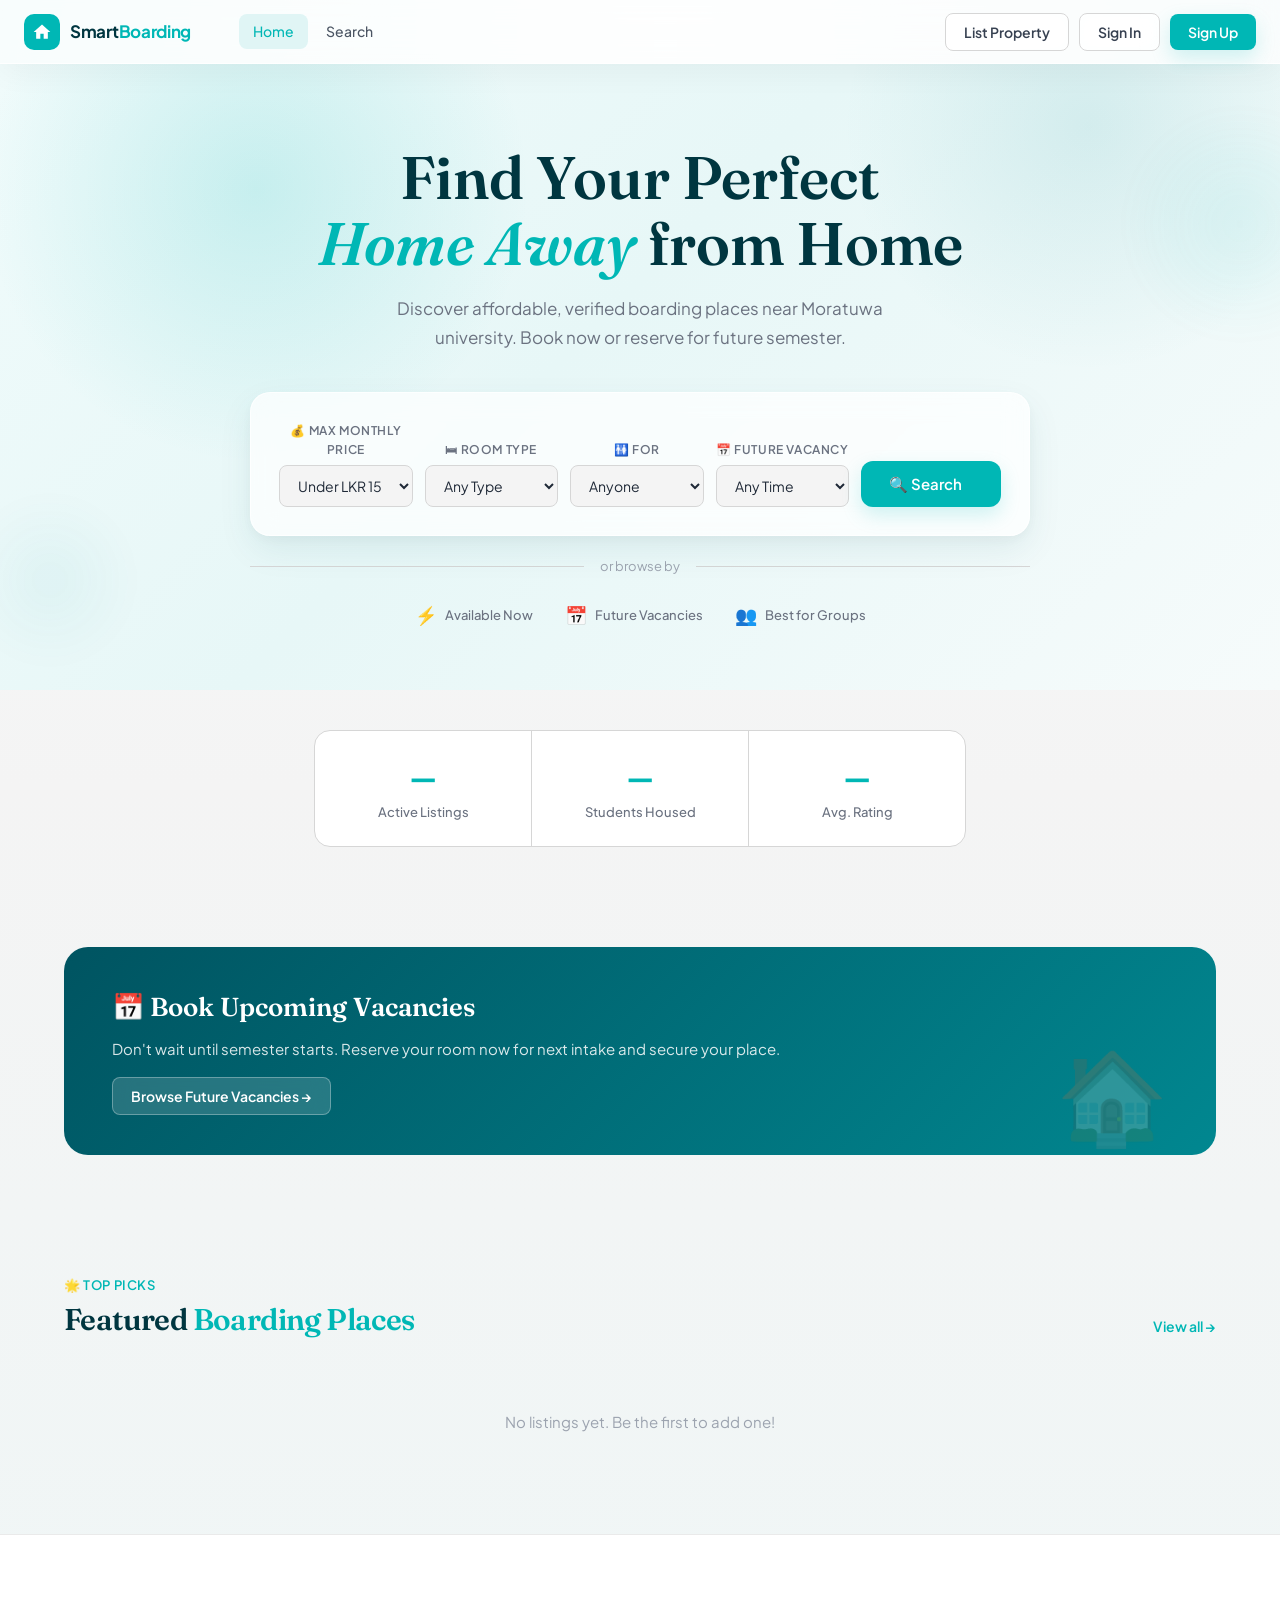
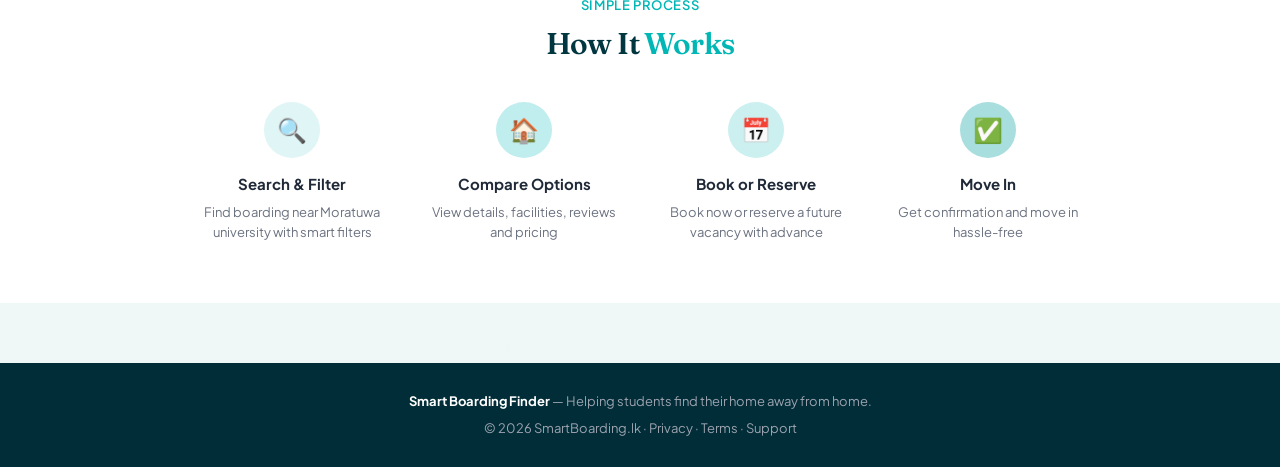
==== commit a93ae154: "change UI" ====
--- a/index.html
+++ b/index.html
@@ -56,48 +56,13 @@
   .nav-links a { text-decoration:none; padding:6px 14px; border-radius:var(--radius-sm); font-size:14px; font-weight:500; color:var(--gray-600); cursor:pointer; transition:all .2s; }
   .nav-links a:hover, .nav-links a.active { background:var(--brand-light); color:var(--brand); }
   .nav-end { margin-left:auto; display:flex; gap:10px; align-items:center; }
-  .mobile-menu-toggle {
-    display:none; margin-left:auto; width:42px; height:42px; border-radius:10px;
-    border:1px solid var(--gray-200); background:white; color:var(--gray-800);
-    align-items:center; justify-content:center; font-size:24px; cursor:pointer;
-    box-shadow:var(--shadow-sm);
-  }
-  .mobile-menu-toggle:hover { background:var(--gray-50); }
-  .mobile-sidebar-backdrop {
-    position:fixed; inset:0; background:rgba(0,0,0,.35); z-index:120; opacity:0;
-    visibility:hidden; transition:all .25s ease;
-  }
-  .mobile-sidebar-backdrop.open { opacity:1; visibility:visible; }
-  .mobile-sidebar {
-    position:fixed; top:0; right:0; width:min(320px, 86vw); height:100vh; background:white;
-    z-index:130; box-shadow:var(--shadow-lg); transform:translateX(100%); transition:transform .25s ease;
-    display:flex; flex-direction:column;
-  }
-  .mobile-sidebar.open { transform:translateX(0); }
-  .mobile-sidebar-header {
-    display:flex; align-items:center; justify-content:space-between; gap:12px;
-    padding:20px 20px 14px; border-bottom:1px solid var(--gray-200);
-  }
-  .mobile-sidebar-title { font-size:17px; font-weight:700; color:var(--gray-900); }
-  .mobile-sidebar-close {
-    width:40px; height:40px; border:none; border-radius:10px; background:var(--gray-100);
-    color:var(--gray-700); cursor:pointer; font-size:22px;
-  }
-  .mobile-sidebar-user {
-    padding:16px 20px; border-bottom:1px solid var(--gray-200); color:var(--gray-600); font-size:14px;
-  }
-  .mobile-sidebar-links { padding:14px; display:flex; flex-direction:column; gap:8px; overflow:auto; }
-  .mobile-sidebar-links .menu-link {
-    display:flex; align-items:center; gap:10px; width:100%; text-align:left; text-decoration:none;
-    padding:12px 14px; border-radius:12px; border:1px solid transparent; background:transparent;
-    color:var(--gray-700); font-size:15px; font-weight:600; cursor:pointer; font-family:inherit;
-  }
-  .mobile-sidebar-links .menu-link:hover,
-  .mobile-sidebar-links .menu-link.active { background:var(--brand-light); color:var(--brand); border-color:var(--brand-mid); }
-  .mobile-sidebar-links .menu-link.primary {
-    background:var(--brand); color:white; box-shadow:0 2px 8px rgba(0,183,181,.25);
-  }
-  .mobile-sidebar-links .menu-link.danger { color:var(--danger); background:#FEF2F2; border-color:#FECACA; }
+  .mobile-nav-toggle { display:none; margin-left:auto; width:42px; height:42px; border-radius:12px; border:1px solid var(--gray-200); background:white; color:var(--gray-700); align-items:center; justify-content:center; font-size:20px; cursor:pointer; }
+  .mobile-nav-menu { display:none; position:fixed; top:calc(var(--nav-h) + 8px); left:16px; right:16px; background:rgba(255,255,255,0.98); border:1px solid var(--gray-200); border-radius:var(--radius-lg); box-shadow:var(--shadow-lg); padding:14px; z-index:120; }
+  .mobile-nav-menu.open { display:block; }
+  .mobile-nav-links, .mobile-nav-actions { display:flex; flex-direction:column; gap:8px; }
+  .mobile-nav-links a, .mobile-nav-actions button { width:100%; text-align:left; text-decoration:none; padding:11px 14px; border-radius:12px; font-size:14px; font-weight:600; color:var(--gray-700); background:white; border:1px solid var(--gray-200); cursor:pointer; font-family:inherit; }
+  .mobile-nav-links a.active, .mobile-nav-links a:hover, .mobile-nav-actions button:hover { background:var(--brand-light); color:var(--brand); border-color:var(--brand-mid); }
+  .mobile-nav-user { padding:8px 6px 12px; font-size:13px; color:var(--gray-500); font-weight:600; }
   .btn { display:inline-flex; align-items:center; gap:8px; padding:9px 18px; border-radius:var(--radius-sm); font-size:14px; font-weight:600; cursor:pointer; transition:all .18s; border:none; font-family:inherit; text-decoration:none; }
   .btn-ghost { background:transparent; color:var(--gray-700); border:1px solid var(--gray-200); }
   .btn-ghost:hover { background:var(--gray-100); border-color:var(--gray-300); }
@@ -110,13 +75,6 @@
   .btn-lg { padding:13px 28px; font-size:15px; border-radius:var(--radius-md); }
   .btn-sm { padding:6px 12px; font-size:13px; }
 
-  @media(max-width:768px){
-    nav { padding:0 14px; gap:14px; }
-    .nav-links, .nav-end { display:none; }
-    .mobile-menu-toggle { display:inline-flex; }
-    .nav-brand span { font-size:15px; }
-  }
-
   /* ── PAGES ── */
   .page { display:none; padding-top:var(--nav-h); min-height:100vh; }
   .page.active { display:block; }
@@ -147,7 +105,9 @@
     padding:28px; max-width:780px; margin:0 auto 20px;
     border:1px solid var(--gray-200);
   }
-  .search-grid { display:grid; grid-template-columns:1fr 1fr 1fr 1fr auto; gap:12px; align-items:end; }
+  .search-grid { display:grid; grid-template-columns:repeat(4, minmax(0, 1fr)) minmax(140px, auto); gap:12px; align-items:end; width:100%; }
+  .search-grid > * { min-width:0; }
+  @media(max-width:1024px){ .search-grid { grid-template-columns:repeat(2, minmax(0, 1fr)); } .search-grid .btn { width:100%; justify-content:center; } }
   @media(max-width:680px){ .search-grid { grid-template-columns:1fr; } }
   .field { display:flex; flex-direction:column; gap:6px; }
   .field label { font-size:12px; font-weight:600; color:var(--gray-500); text-transform:uppercase; letter-spacing:.6px; }
@@ -219,9 +179,9 @@
   .stat-label { font-size:13px; color:var(--gray-500); font-weight:500; margin-top:2px; }
 
   /* ── SEARCH RESULTS ── */
-  .results-layout { display:grid; grid-template-columns:280px 1fr; gap:24px; padding:24px; max-width:1200px; margin:0 auto; }
+  .results-layout { display:grid; grid-template-columns:280px minmax(0,1fr); gap:24px; padding:24px; max-width:1200px; margin:0 auto; align-items:start; }
   @media(max-width:768px){ .results-layout { grid-template-columns:1fr; } }
-  .filters-panel { background:white; border-radius:var(--radius-lg); border:1px solid var(--gray-200); padding:20px; height:fit-content; position:sticky; top:80px; }
+  .filters-panel { background:white; border-radius:var(--radius-lg); border:1px solid var(--gray-200); padding:20px; height:fit-content; position:sticky; top:80px; z-index:5; isolation:isolate; }
   .filters-panel h3 { font-weight:700; font-size:16px; margin-bottom:20px; color:var(--gray-800); }
   .filter-group { margin-bottom:20px; padding-bottom:20px; border-bottom:1px solid var(--gray-100); }
   .filter-group:last-child { border-bottom:none; margin-bottom:0; padding-bottom:0; }
@@ -233,7 +193,7 @@
   .radio-item { display:flex;align-items:center;gap:10px;font-size:14px;color:var(--gray-700);cursor:pointer; }
   .radio-item input[type=radio] { width:16px;height:16px;accent-color:var(--brand);cursor:pointer; }
   
-  .results-main {}
+  .results-main { min-width:0; position:relative; z-index:1; }
   .results-toolbar { display:flex; align-items:center; justify-content:space-between; margin-bottom:20px; flex-wrap:wrap; gap:12px; }
   .results-count { font-size:15px; color:var(--gray-600); }
   .results-count strong { color:var(--gray-900); font-weight:700; }
@@ -418,6 +378,34 @@
   .hidden { display:none; }
   .mobile-filter-btn { display:none;margin-bottom:16px; }
   @media(max-width:768px){ .mobile-filter-btn { display:block; } }
+  @media(max-width:900px){
+    :root { --nav-h: 72px; }
+    nav { padding: 0 14px; gap: 12px; }
+    .nav-links, .nav-end { display:none; }
+    .mobile-nav-toggle { display:inline-flex; }
+    .nav-brand span { font-size:15px; }
+    .nav-brand .logo { width:34px; height:34px; }
+    .section, .detail-wrap, .booking-page-wrap { padding-left:16px; padding-right:16px; }
+    .hero { padding: 68px 16px 48px; }
+    .search-card { padding:18px; }
+    .results-layout { padding:16px; gap:16px; }
+    .filters-panel { position:relative; top:0; z-index:2; }
+    .result-card { flex-direction:column; }
+    .result-img { width:100%; height:200px; }
+    .result-body { padding:14px; }
+    .result-header, .result-footer { flex-direction:column; align-items:flex-start; }
+    .gallery { grid-template-columns:1fr 1fr; grid-template-rows:220px 140px 140px; }
+    .gallery-main { grid-column:1 / -1; grid-row:auto; }
+  }
+  @media(max-width:520px){
+    nav { min-height: var(--nav-h); }
+    .mobile-nav-menu { left:10px; right:10px; top:calc(var(--nav-h) + 6px); }
+    .stats-row { flex-direction:column; }
+    .stat-item { border-right:none; border-bottom:1px solid var(--gray-200); }
+    .stat-item:last-child { border-bottom:none; }
+    .vacancy-banner { padding:24px 20px; margin-bottom:40px; }
+    .vacancy-banner::after { display:none; }
+  }
 
   /* ── AUTH PAGES ── */
   .auth-page {
@@ -494,827 +482,258 @@
     border-radius:100px; font-size:12px; font-weight:700; border:1px solid #5CCFCD;
   }
 
-</style>
-
-<style id="ui-redesign-v2">
+
+  /* ── Soft modern UI override ── */
   :root{
-    --ux-surface: rgba(255,255,255,0.72);
-    --ux-surface-strong: rgba(255,255,255,0.88);
-    --ux-line: rgba(0,84,97,0.12);
-    --ux-line-strong: rgba(0,84,97,0.18);
-    --ux-shadow-xl: 0 24px 80px rgba(0, 54, 64, 0.12);
-    --ux-shadow-soft: 0 12px 44px rgba(0, 54, 64, 0.08);
-    --ux-shadow-card: 0 12px 40px rgba(0, 54, 64, 0.08), 0 4px 10px rgba(0, 54, 64, 0.05);
-    --ux-glow: 0 0 0 1px rgba(255,255,255,0.28) inset;
+    --glass-bg: rgba(255,255,255,0.72);
+    --glass-strong: rgba(255,255,255,0.84);
+    --glass-border: rgba(255,255,255,0.55);
+    --soft-shadow: 0 14px 34px rgba(0, 84, 97, 0.08), 0 4px 14px rgba(0, 0, 0, 0.04);
+    --lift-shadow: 0 20px 42px rgba(0, 84, 97, 0.12), 0 8px 22px rgba(0, 0, 0, 0.05);
   }
 
   body{
     background:
-      radial-gradient(circle at 8% 10%, rgba(0,183,181,.12), transparent 28%),
-      radial-gradient(circle at 92% 16%, rgba(1,135,144,.10), transparent 24%),
-      radial-gradient(circle at 12% 90%, rgba(245,158,11,.08), transparent 20%),
-      linear-gradient(180deg, #f7fbfb 0%, #eef7f7 32%, #f5f6f8 100%);
-    color: var(--gray-800);
-  }
-
-  body::before,
-  body::after{
-    content:'';
-    position:fixed;
-    inset:auto;
-    z-index:-1;
-    pointer-events:none;
-    filter: blur(54px);
-    opacity:.65;
-    animation: uxFloat 16s ease-in-out infinite;
-  }
-  body::before{
-    width:360px; height:360px;
-    left:-120px; top:90px;
-    background:radial-gradient(circle, rgba(0,183,181,.22), transparent 70%);
-  }
-  body::after{
-    width:320px; height:320px;
-    right:-100px; top:220px;
-    background:radial-gradient(circle, rgba(1,135,144,.14), transparent 70%);
-    animation-delay:-8s;
-  }
-
-  @keyframes uxFloat{
-    0%,100%{ transform:translate3d(0,0,0) scale(1); }
-    50%{ transform:translate3d(0,22px,0) scale(1.06); }
-  }
-
-  .ui-orb{
-    position:fixed;
+      radial-gradient(circle at top left, rgba(0,183,181,0.10), transparent 26%),
+      radial-gradient(circle at top right, rgba(1,135,144,0.08), transparent 24%),
+      linear-gradient(180deg, #F7FBFB 0%, #F4F4F4 38%, #EEF7F7 100%);
+  }
+
+  nav{
+    background: rgba(255,255,255,0.78);
+    backdrop-filter: blur(14px);
+    -webkit-backdrop-filter: blur(14px);
+    border-bottom: 1px solid rgba(255,255,255,0.75);
+    box-shadow: 0 10px 30px rgba(0,0,0,0.04);
+  }
+
+  .hero{
+    background:
+      radial-gradient(circle at 20% 20%, rgba(0,183,181,0.16), transparent 24%),
+      radial-gradient(circle at 85% 10%, rgba(1,135,144,0.10), transparent 20%),
+      linear-gradient(135deg, #F0FBFB 0%, #E7F7F7 45%, #F6FBFB 100%);
+  }
+
+  .hero::before,
+  .hero::after{
+    content:"";
+    position:absolute;
     border-radius:50%;
     pointer-events:none;
-    z-index:-1;
-    filter:blur(70px);
+    filter: blur(18px);
     opacity:.45;
-    animation: uxOrb 20s ease-in-out infinite;
-  }
-  .ui-orb.orb-a{ width:260px;height:260px; left:8%; top:34%; background:radial-gradient(circle, rgba(0,183,181,.18), transparent 68%); }
-  .ui-orb.orb-b{ width:260px;height:260px; right:10%; bottom:10%; background:radial-gradient(circle, rgba(245,158,11,.13), transparent 68%); animation-delay:-7s; }
-  .ui-orb.orb-c{ width:220px;height:220px; right:34%; top:68%; background:radial-gradient(circle, rgba(0,84,97,.12), transparent 68%); animation-delay:-11s; }
-
-  @keyframes uxOrb{
-    0%,100%{ transform:translate3d(0,0,0) scale(1); }
-    33%{ transform:translate3d(14px,-18px,0) scale(1.06); }
-    66%{ transform:translate3d(-12px,22px,0) scale(.96); }
-  }
-
-  nav{
-    background:rgba(255,255,255,.62);
-    border-bottom:1px solid rgba(255,255,255,.45);
-    box-shadow:0 12px 36px rgba(0,54,64,.06);
-    backdrop-filter: blur(22px);
-    -webkit-backdrop-filter: blur(22px);
-    padding:0 28px;
-  }
-  .nav-brand{ position:relative; }
-  .nav-brand .logo{
-    background:linear-gradient(135deg, var(--brand) 0%, var(--accent) 55%, var(--brand-dark) 100%);
-    box-shadow: 0 10px 24px rgba(0,183,181,.28), 0 0 0 1px rgba(255,255,255,.55) inset;
-    transform:translateZ(0);
-  }
-  .nav-brand span{
-    font-size:1.05rem;
-    font-weight:800;
-    letter-spacing:-.02em;
-  }
-  .nav-brand em{
-    font-style:normal;
-    color:var(--accent);
-  }
-  .nav-links a{
-    position:relative;
-    color:var(--gray-700);
-    transition:color .25s ease, transform .25s ease;
-  }
-  .nav-links a::after{
-    content:'';
-    position:absolute;
-    left:0; right:0; bottom:-8px;
-    height:3px;
-    border-radius:999px;
-    background:linear-gradient(90deg, var(--brand), var(--accent));
-    transform:scaleX(0);
-    transform-origin:center;
-    transition:transform .28s ease;
-  }
-  .nav-links a:hover,
-  .nav-links a.active{
-    color:var(--gray-900);
-    transform:translateY(-1px);
-  }
-  .nav-links a:hover::after,
-  .nav-links a.active::after{ transform:scaleX(1); }
-
-  .btn{
-    border-radius:999px;
-    font-weight:700;
-    letter-spacing:-.01em;
-    transition:transform .28s ease, box-shadow .28s ease, border-color .28s ease, background .28s ease, color .28s ease;
-  }
-  .btn:hover{
-    transform:translateY(-2px);
-  }
-  .btn:active{
-    transform:translateY(0);
-  }
-  .btn-primary{
-    background:linear-gradient(135deg, var(--brand-dark) 0%, var(--accent) 50%, var(--brand) 100%);
-    box-shadow:0 14px 34px rgba(0,84,97,.22);
-    border:none;
-  }
-  .btn-primary:hover{
-    box-shadow:0 18px 40px rgba(0,84,97,.28);
-    filter:saturate(1.05);
-  }
+  }
+  .hero::before{
+    width:240px;height:240px;right:-80px;top:40px;
+    background: radial-gradient(circle, rgba(0,183,181,0.18), transparent 70%);
+  }
+  .hero::after{
+    width:180px;height:180px;left:-40px;bottom:20px;
+    background: radial-gradient(circle, rgba(1,135,144,0.12), transparent 70%);
+  }
+
+  .search-card,
+  .filters-panel,
+  .boarding-card,
+  .result-card,
+  .booking-panel,
+  .bookings-panel,
+  .dash-stat,
+  .listing-form,
+  .auth-card,
+  .review-card,
+  .review-card-full,
+  .modal,
+  .booking-form-section,
+  .booking-summary{
+    background: var(--glass-bg);
+    backdrop-filter: blur(12px);
+    -webkit-backdrop-filter: blur(12px);
+    border: 1px solid rgba(255,255,255,0.72) !important;
+    box-shadow: var(--soft-shadow);
+  }
+
+  .dashboard-wrap .listing-form,
+  .dashboard-wrap .bookings-panel,
+  .detail-layout > aside .booking-panel,
+  .search-results-layout .filters-panel{
+    background: var(--glass-strong);
+  }
+
+  .search-card,
+  .filters-panel,
+  .boarding-card,
+  .result-card,
+  .booking-panel,
+  .dash-stat,
+  .auth-card,
+  .modal,
+  .listing-form,
+  .bookings-panel,
+  .review-card,
+  .review-card-full,
+  .booking-form-section,
+  .booking-summary,
+  .btn,
+  .fav-btn,
+  .nav-btn{
+    transition:
+      transform .18s ease,
+      box-shadow .18s ease,
+      border-color .18s ease,
+      background-color .18s ease,
+      color .18s ease;
+  }
+
+  .boarding-card:hover,
+  .result-card:hover,
+  .dash-stat:hover,
+  .review-card:hover,
+  .review-card-full:hover,
+  .auth-card:hover{
+    transform: translateY(-2px);
+    box-shadow: var(--lift-shadow);
+  }
+
+  .search-card:hover,
+  .filters-panel:hover,
+  .booking-panel:hover,
+  .listing-form:hover,
+  .bookings-panel:hover{
+    box-shadow: 0 18px 40px rgba(0,84,97,0.09), 0 6px 20px rgba(0,0,0,0.04);
+  }
+
+  .btn-primary,
+  .btn-success,
+  .nav-btn,
+  .btn-lg.btn-primary{
+    box-shadow: 0 8px 20px rgba(0, 183, 181, 0.18);
+  }
+
+  .btn-primary:hover,
+  .btn-success:hover,
+  .nav-btn:hover{
+    transform: translateY(-1px);
+    box-shadow: 0 12px 24px rgba(0, 183, 181, 0.22);
+  }
+
   .btn-ghost,
   .btn-outline{
-    background:rgba(255,255,255,.7);
-    border:1px solid rgba(0,84,97,.12);
-    backdrop-filter: blur(12px);
-  }
-  .btn-ghost:hover,
-  .btn-outline:hover{
-    background:rgba(255,255,255,.95);
-    border-color:rgba(0,183,181,.35);
-  }
-
-  .page{
-    position:relative;
-    animation: pageLift .55s ease both;
-  }
-  @keyframes pageLift{
-    from{ opacity:0; transform:translateY(18px); }
-    to{ opacity:1; transform:translateY(0); }
-  }
-
-  .hero{
-    text-align:left;
-    padding: 108px 24px 82px;
-    overflow:visible;
-    background:
-      radial-gradient(circle at 78% 14%, rgba(0,183,181,.18), transparent 30%),
-      radial-gradient(circle at 18% 85%, rgba(1,135,144,.12), transparent 26%),
-      linear-gradient(135deg, rgba(224,245,245,.96) 0%, rgba(245,251,251,.88) 42%, rgba(224,245,245,.96) 100%);
-  }
-  .hero::before{
-    width:460px; height:460px; right:-140px; top:-90px;
-    background: radial-gradient(circle, rgba(0,183,181,.18) 0%, transparent 70%);
-    animation: uxHeroBlob 18s ease-in-out infinite;
-  }
-  .hero::after{
-    width:360px; height:360px; left:-100px; bottom:-90px;
-    background: radial-gradient(circle, rgba(1,135,144,.12) 0%, transparent 70%);
-    animation: uxHeroBlob 20s ease-in-out infinite reverse;
-  }
-  @keyframes uxHeroBlob{
-    0%,100%{ transform:translate3d(0,0,0) scale(1); }
-    50%{ transform:translate3d(0,20px,0) scale(1.06); }
-  }
-  .hero > *{
-    max-width:1200px;
-    margin-left:auto;
-    margin-right:auto;
-    position:relative;
-    z-index:1;
-  }
-  .hero-badge{
-    background:rgba(255,255,255,.78);
-    border:1px solid rgba(255,255,255,.9);
-    box-shadow:var(--ux-shadow-soft), var(--ux-glow);
-    backdrop-filter: blur(14px);
-    padding:8px 16px;
-  }
-  .hero h1{
-    font-size:clamp(42px, 6vw, 72px);
-    line-height:1.02;
-    margin-bottom:18px;
-    letter-spacing:-.045em;
-  }
-  .hero h1 em{
-    background:linear-gradient(135deg, var(--accent), var(--brand));
-    -webkit-background-clip:text;
-    background-clip:text;
-    color:transparent;
-  }
-  .hero p{
-    max-width:640px;
-    font-size:18px;
-    line-height:1.8;
-    color:rgba(31,41,55,.72);
-    margin:0 0 34px;
-  }
-  .search-card{
-    position:relative;
-    margin-top:26px;
-    border-radius:32px;
-    padding:30px;
-    border:1px solid rgba(255,255,255,.75);
-    background:linear-gradient(180deg, rgba(255,255,255,.76) 0%, rgba(255,255,255,.66) 100%);
-    box-shadow:var(--ux-shadow-xl), var(--ux-glow);
-    backdrop-filter: blur(20px);
-    -webkit-backdrop-filter: blur(20px);
-  }
-  .search-card::before{
-    content:'';
-    position:absolute;
-    inset:1px;
-    border-radius:31px;
-    background:linear-gradient(135deg, rgba(255,255,255,.46), rgba(255,255,255,0));
-    pointer-events:none;
-  }
-  .search-grid{
-    display:grid;
-    grid-template-columns: repeat(4, minmax(0, 1fr)) auto;
-    gap:14px;
-    align-items:end;
-  }
-  .field{
-    position:relative;
-  }
-  .field label{
-    font-size:11px;
-    letter-spacing:.12em;
-    text-transform:uppercase;
-    color:rgba(75,85,99,.74);
-    margin-bottom:9px;
-  }
-  .field select,
-  .field input,
-  #page-results input,
-  #page-results select,
-  .sort-select,
-  .form-group input,
-  .form-group select,
-  .form-group textarea,
-  .auth-field input,
-  .auth-field select{
-    border:1px solid rgba(0,84,97,.10) !important;
-    background:rgba(255,255,255,.84) !important;
-    box-shadow:inset 0 1px 0 rgba(255,255,255,.65);
-    border-radius:16px !important;
-    padding:13px 15px !important;
-    transition:border-color .26s ease, box-shadow .26s ease, transform .26s ease;
-  }
-  .field select:focus,
-  .field input:focus,
-  #page-results input:focus,
-  #page-results select:focus,
-  .sort-select:focus,
-  .form-group input:focus,
-  .form-group select:focus,
-  .form-group textarea:focus,
-  .auth-field input:focus,
-  .auth-field select:focus{
-    border-color:rgba(0,183,181,.36) !important;
-    box-shadow:0 0 0 4px rgba(0,183,181,.10), inset 0 1px 0 rgba(255,255,255,.8) !important;
-    outline:none;
-    transform:translateY(-1px);
-  }
-
-  .divider-or{
-    opacity:.55;
-    letter-spacing:.18em;
-    text-transform:uppercase;
-    font-size:11px;
-    font-weight:700;
-    margin-top:24px;
-  }
-  .quick-features{
-    display:flex;
-    gap:14px;
-    flex-wrap:wrap;
-    justify-content:center;
-    margin-top:18px;
-  }
-  .quick-feat{
-    position:relative;
-    background:rgba(255,255,255,.74);
-    border:1px solid rgba(255,255,255,.92);
-    box-shadow:var(--ux-shadow-soft), var(--ux-glow);
-    backdrop-filter: blur(14px);
-    border-radius:999px;
-    padding:12px 18px;
-    transition:transform .28s ease, box-shadow .28s ease, border-color .28s ease;
-  }
-  .quick-feat:hover{
-    transform:translateY(-4px);
-    box-shadow:0 18px 34px rgba(0,84,97,.14);
-    border-color:rgba(0,183,181,.26);
-  }
-  .quick-feat .icon{
-    display:inline-flex;
-    align-items:center;
-    justify-content:center;
-    width:28px; height:28px;
-    margin-right:6px;
-    border-radius:999px;
-    background:linear-gradient(135deg, rgba(0,183,181,.18), rgba(0,84,97,.08));
-  }
-
-  .stats-row{
-    background:linear-gradient(180deg, rgba(255,255,255,.78), rgba(255,255,255,.62));
-    border:1px solid rgba(255,255,255,.74);
-    box-shadow:var(--ux-shadow-soft), var(--ux-glow);
-    backdrop-filter: blur(18px);
-    overflow:hidden;
-    border-radius:26px;
-  }
-  .stat-item{
-    background:transparent;
-    transition:transform .28s ease, background .28s ease;
-  }
-  .stat-item:hover{
-    transform:translateY(-3px);
-    background:rgba(255,255,255,.28);
-  }
-  .stat-num{
-    font-size:clamp(28px, 3vw, 38px);
-    background:linear-gradient(135deg, var(--brand-dark), var(--accent));
-    -webkit-background-clip:text;
-    background-clip:text;
-    color:transparent;
-    letter-spacing:-.04em;
-  }
-
-  .vacancy-banner{
-    border:1px solid rgba(255,255,255,.26);
-    box-shadow:var(--ux-shadow-xl);
-    background:
-      radial-gradient(circle at 100% 0%, rgba(255,255,255,.18), transparent 24%),
-      linear-gradient(135deg, #003640 0%, #005461 38%, #018790 100%);
-  }
-  .vacancy-banner::before{
-    content:'';
-    position:absolute;
-    inset:1px;
-    border-radius:inherit;
-    background:linear-gradient(135deg, rgba(255,255,255,.12), rgba(255,255,255,0));
-    pointer-events:none;
-  }
-  .vacancy-banner h2{
-    font-size:clamp(26px, 3vw, 34px);
-    letter-spacing:-.03em;
-  }
-
-  .section-title{
-    font-size:13px;
-    font-weight:800;
-    letter-spacing:.18em;
-    text-transform:uppercase;
-    color:rgba(0,84,97,.72);
-  }
-  .see-all{
-    border-radius:999px;
-    padding:10px 16px;
-    background:rgba(255,255,255,.72);
-    border:1px solid rgba(0,84,97,.1);
-    box-shadow:var(--ux-shadow-soft);
-  }
-
-  .cards-grid{
-    gap:24px;
-  }
-  .boarding-card{
-    border-radius:26px;
-    border:1px solid rgba(255,255,255,.9);
-    background:linear-gradient(180deg, rgba(255,255,255,.84) 0%, rgba(255,255,255,.72) 100%);
-    box-shadow:var(--ux-shadow-card), var(--ux-glow);
+    background: rgba(255,255,255,0.62);
     backdrop-filter: blur(10px);
-    overflow:hidden;
-    transform-origin:center;
-  }
-  .boarding-card::before{
-    content:'';
+    -webkit-backdrop-filter: blur(10px);
+  }
+
+  .mobile-nav-menu{
+    background: rgba(255,255,255,0.82);
+    backdrop-filter: blur(16px);
+    -webkit-backdrop-filter: blur(16px);
+    border: 1px solid rgba(255,255,255,0.78);
+    box-shadow: 0 18px 40px rgba(0,0,0,0.08);
+  }
+
+  .section-title,
+  .detail-title,
+  .dashboard-header h1{
+    letter-spacing: -0.02em;
+  }
+
+  .badge,
+  .avail-badge,
+  .booking-status{
+    box-shadow: inset 0 1px 0 rgba(255,255,255,0.5);
+  }
+
+  .card-img,
+  .result-img-placeholder,
+  .gallery-cell{
+    position: relative;
+    overflow: hidden;
+  }
+
+  .card-img::after,
+  .result-img-placeholder::after,
+  .gallery-cell::after{
+    content:"";
     position:absolute;
     inset:0;
+    background: linear-gradient(180deg, rgba(255,255,255,0.16), rgba(255,255,255,0.03));
     pointer-events:none;
-    background:linear-gradient(135deg, rgba(255,255,255,.36), transparent 32%);
-    opacity:.8;
-  }
-  .boarding-card:hover{
-    transform:translateY(-10px) scale(1.01);
-    box-shadow:0 28px 54px rgba(0,54,64,.14), 0 10px 22px rgba(0,54,64,.08);
-  }
-  .card-img{
-    height:200px;
-  }
-  .card-img .img-bg,
-  .result-img img,
-  .gallery-cell img,
-  .gallery-cell video,
-  .media-thumb img,
-  .media-thumb video{
-    transition:transform .65s ease, filter .45s ease;
-  }
-  .boarding-card:hover .img-bg,
-  .result-card:hover .result-img img{
-    transform:scale(1.06);
-    filter:saturate(1.05);
-  }
-  .card-img::after,
-  .result-img::after{
-    content:'';
-    position:absolute;
-    inset:0;
-    background:linear-gradient(180deg, rgba(0,0,0,0) 0%, rgba(0,54,64,.18) 100%);
-    pointer-events:none;
-  }
-  .card-badges,
-  .result-tags{
-    gap:8px;
-  }
-  .badge,
-  .tag{
-    border-radius:999px;
-    padding:6px 11px;
-    font-size:11px;
-    font-weight:700;
-    letter-spacing:.02em;
-    border:1px solid transparent;
-    backdrop-filter: blur(10px);
-  }
-  .badge-available{
-    background:rgba(255,255,255,.8);
-    color:#05603f;
-    border-color:rgba(255,255,255,.72);
-  }
-  .badge-soon{
-    background:rgba(245,158,11,.18);
-    color:#8a5400;
-    border-color:rgba(245,158,11,.18);
-  }
-  .badge-verified,
-  .badge-group{
-    background:rgba(255,255,255,.72);
-    color:var(--brand-dark);
-    border-color:rgba(255,255,255,.65);
-  }
-  .fav-btn{
-    width:38px; height:38px;
-    top:14px; right:14px;
-    border:1px solid rgba(255,255,255,.85);
-    backdrop-filter: blur(12px);
-    box-shadow:0 10px 22px rgba(0,54,64,.10);
-  }
-  .fav-btn:hover{ transform:scale(1.08) translateY(-1px); }
-
-  .card-body{
-    padding:18px 18px 20px;
-  }
-  .card-title{
-    font-size:17px;
-    letter-spacing:-.02em;
-  }
-  .card-location{
-    color:rgba(75,85,99,.76);
-  }
-  .card-price,
-  .result-price{
-    letter-spacing:-.04em;
-    color:var(--brand-dark);
-  }
-  .card-dist{
-    background:rgba(0,84,97,.06);
-    border-radius:999px;
-    padding:6px 10px;
-    font-weight:600;
-  }
-
-  .results-layout{
-    gap:28px;
-    padding:28px 24px 40px;
-  }
+  }
+
+  .search-card,
   .filters-panel,
+  .boarding-card,
   .result-card,
-  .detail-side-card,
-  .booking-summary,
-  .booking-form-section,
+  .booking-panel,
   .dash-stat,
   .listing-form,
   .bookings-panel,
   .auth-card,
-  .review-card-full,
-  .write-review,
-  .owner-extras,
-  .room-type-card,
-  .payment-option,
-  .booking-card,
-  .saved-card{
-    background:linear-gradient(180deg, rgba(255,255,255,.82) 0%, rgba(255,255,255,.70) 100%);
-    border:1px solid rgba(255,255,255,.86);
-    box-shadow:var(--ux-shadow-card), var(--ux-glow);
-    backdrop-filter: blur(18px);
-  }
-  .filters-panel{
-    top:92px;
-    border-radius:28px;
-    padding:22px;
-  }
-  .filter-group{
-    border-bottom:1px solid rgba(0,84,97,.08);
-  }
-  .check-item,
-  .radio-item{
-    padding:10px 12px;
-    border-radius:14px;
-    transition:background .24s ease, transform .24s ease;
-  }
-  .check-item:hover,
-  .radio-item:hover{
-    background:rgba(255,255,255,.65);
-    transform:translateX(3px);
-  }
-
-  #page-results > div:first-child{
-    background:rgba(255,255,255,.62) !important;
-    backdrop-filter: blur(18px);
-    border-bottom:1px solid rgba(255,255,255,.62) !important;
-    box-shadow:0 10px 30px rgba(0,54,64,.05);
-  }
-
-  .result-card{
-    border-radius:28px;
-    overflow:hidden;
-    align-items:stretch;
-  }
-  .result-card:hover{
-    transform:translateY(-7px);
-    box-shadow:0 24px 48px rgba(0,54,64,.14), 0 8px 18px rgba(0,54,64,.08);
-  }
-  .result-img{
-    width:230px;
-  }
-  .result-body{
-    padding:20px 22px;
-  }
-  .result-title{
-    font-size:19px;
-    letter-spacing:-.02em;
-  }
-
-  .detail-wrap,
-  .booking-page-wrap,
-  .dashboard-wrap{
-    padding:36px 24px 48px;
-  }
-  .detail-title,
-  .booking-page-wrap h1,
-  .dashboard-header h1{
-    font-size:clamp(30px, 4vw, 42px);
-    letter-spacing:-.04em;
-    line-height:1.04;
-  }
-  .gallery{
-    border-radius:32px;
-    box-shadow:var(--ux-shadow-xl);
-    border:1px solid rgba(255,255,255,.72);
-    overflow:hidden;
-  }
-  .gallery-cell{
-    background:linear-gradient(135deg, rgba(0,183,181,.12), rgba(255,255,255,.56));
-  }
-  .detail-layout{
-    gap:30px;
-  }
-  .detail-content section,
-  .detail-side-card,
-  .review-card-full,
-  .write-review{
-    border-radius:28px;
-    padding:24px;
-  }
-  .detail-meta{
-    color:rgba(75,85,99,.76);
-  }
-  .al-rule,
-  .el-rule{
-    border-bottom-color:rgba(0,84,97,.08);
-  }
-
-  .booking-layout,
-  .dash-main{
-    gap:28px;
-  }
-  .booking-form-section,
-  .booking-summary,
-  .listing-form,
-  .bookings-panel,
-  .auth-card{
-    border-radius:30px;
-  }
-  .booking-form-section h3,
-  .booking-summary h3,
-  .listing-form h3{
-    font-size:18px;
-  }
-  .payment-option,
-  .room-type-card{
-    border-radius:18px;
-    transition:transform .26s ease, border-color .26s ease, background .26s ease, box-shadow .26s ease;
-  }
-  .payment-option:hover,
-  .room-type-card:hover,
-  .payment-option.selected,
-  .room-type-card.selected{
-    transform:translateY(-3px);
-    border-color:rgba(0,183,181,.30);
-    box-shadow:0 16px 34px rgba(0,84,97,.10);
-  }
-
-  .dash-stat{
-    position:relative;
-    overflow:hidden;
-    padding:22px;
-  }
-  .dash-stat::after{
-    content:'';
-    position:absolute;
-    inset:auto -40px -60px auto;
-    width:120px; height:120px;
-    border-radius:50%;
-    background:radial-gradient(circle, rgba(0,183,181,.12), transparent 70%);
-    pointer-events:none;
-  }
-  .dash-stat .stat-val{
-    letter-spacing:-.05em;
-  }
-  .bookings-panel{
-    padding:22px;
-  }
-
-  .auth-page{
-    background:
-      radial-gradient(circle at 16% 18%, rgba(0,183,181,.12), transparent 24%),
-      radial-gradient(circle at 84% 80%, rgba(1,135,144,.12), transparent 22%),
-      linear-gradient(135deg, #edf9f8 0%, #f8fbfb 100%);
-  }
-  .auth-card{
-    overflow:hidden;
-  }
-  .auth-header{
-    background:
-      radial-gradient(circle at 0% 0%, rgba(255,255,255,.15), transparent 22%),
-      linear-gradient(135deg, #003640, #005461 42%, #018790 100%);
-    padding:34px 32px 28px;
-  }
-  .auth-header .auth-logo{
-    box-shadow:0 10px 26px rgba(0,0,0,.18);
-    backdrop-filter: blur(10px);
-  }
-
-  .mobile-menu-toggle{
-    border:1px solid rgba(0,84,97,.12);
-    background:rgba(255,255,255,.76);
-    backdrop-filter: blur(14px);
-    box-shadow:var(--ux-shadow-soft);
-  }
-  .mobile-sidebar-backdrop{
-    background:rgba(0,54,64,.24);
-    backdrop-filter: blur(6px);
-  }
-  .mobile-sidebar{
-    background:linear-gradient(180deg, rgba(255,255,255,.92), rgba(255,255,255,.82));
-    backdrop-filter: blur(22px);
-    border-left:1px solid rgba(255,255,255,.72);
-  }
-  .mobile-sidebar-header,
-  .mobile-sidebar-user{
-    border-bottom-color:rgba(0,84,97,.08);
-  }
-  .mobile-sidebar-links .btn,
-  .mobile-sidebar-links a{
-    border-radius:16px !important;
-  }
-
-  .reveal-up{
-    opacity:0;
-    transform:translateY(28px) scale(.985);
-    transition:opacity .65s ease, transform .65s cubic-bezier(.22,.61,.36,1), filter .65s ease;
-    filter:blur(4px);
-  }
-  .reveal-up.is-visible{
-    opacity:1;
-    transform:translateY(0) scale(1);
-    filter:blur(0);
-  }
-
-  .glass-hover{
-    transition:transform .3s ease, box-shadow .3s ease;
-  }
-  .glass-hover:hover{
-    transform:translateY(-4px);
-  }
-
-  @media (max-width: 1100px){
-    .search-grid{
-      grid-template-columns: repeat(2, minmax(0, 1fr));
+  .modal{
+    border-radius: 20px;
+  }
+
+  @media (max-width: 900px){
+    .hero{
+      padding-top: 88px;
     }
-  }
-  @media (max-width: 768px){
-    nav{ padding:0 16px; }
-    .hero{
-      text-align:center;
-      padding: 96px 16px 64px;
-    }
-    .hero p{ margin-left:auto; margin-right:auto; }
-    .search-card{
-      padding:20px;
-      border-radius:26px;
-    }
-    .search-grid{
-      grid-template-columns: 1fr;
-    }
-    .quick-features{
-      justify-content:center;
-    }
-    .vacancy-banner{
-      padding:28px 24px;
-      margin-bottom:44px;
-      border-radius:28px;
-    }
-    .cards-grid{
-      grid-template-columns:1fr;
-    }
-    .result-card{
-      flex-direction:column;
-    }
-    .result-img{
-      width:100%;
-      height:220px;
-    }
-    .detail-wrap,
-    .booking-page-wrap,
-    .dashboard-wrap{
-      padding:28px 16px 40px;
-    }
-    .gallery{
-      grid-template-columns:1fr 1fr;
-      grid-template-rows:220px 140px 140px;
-    }
-    .gallery-main{ grid-column:1 / -1; grid-row:auto; }
-    .filters-panel{
-      position:relative;
-      top:auto;
-    }
-    .results-layout{
-      padding:20px 16px 36px;
-    }
-  }
-  @media (max-width: 520px){
-    .hero h1{ font-size:40px; }
-    .hero p{ font-size:16px; }
-    .stat-item{ padding:18px 10px; }
-    .quick-feat{ width:100%; justify-content:center; }
+    .search-card,
+    .filters-panel,
     .boarding-card,
     .result-card,
-    .filters-panel,
-    .detail-side-card,
-    .booking-summary,
-    .booking-form-section,
+    .booking-panel,
     .dash-stat,
     .listing-form,
     .bookings-panel,
-    .auth-card{ border-radius:22px; }
-  }
+    .auth-card,
+    .modal{
+      border-radius: 18px;
+    }
+  }
+
+  @media (prefers-reduced-motion: reduce){
+    html { scroll-behavior: auto; }
+    *,
+    *::before,
+    *::after{
+      animation: none !important;
+      transition: none !important;
+    }
+  }
+
 </style>
-
 </head>
 <body>
 <!-- ════════════ NAV ════════════ -->
 <nav>
-  <div class="nav-brand" onclick="showPage('home')">
+  <div class="nav-brand" onclick="showPage('home'); closeMobileMenu();">
     <div class="logo">
       <svg viewBox="0 0 24 24"><path d="M10 20v-6h4v6h5v-8h3L12 3 2 12h3v8z"/></svg>
     </div>
     <span>Smart<em>Boarding</em></span>
   </div>
   <div class="nav-links">
-    <a onclick="showPage('home')" id="nav-home" class="active">Home</a>
-    <a onclick="showPage('results')" id="nav-results">Search</a>
-    <a onclick="showPage('dashboard')" id="nav-dashboard">Owner Portal</a>
+    <a onclick="showPage('home'); closeMobileMenu();" id="nav-home" class="active">Home</a>
+    <a onclick="showPage('results'); closeMobileMenu();" id="nav-results">Search</a>
+    <a onclick="showPage('dashboard'); closeMobileMenu();" id="nav-dashboard">Owner Portal</a>
   </div>
   <div class="nav-end">
     <button class="btn btn-ghost" onclick="showPage('dashboard')">List Property</button>
     <button class="btn btn-ghost" onclick="showPage('login')">Sign In</button>
     <button class="btn btn-primary" onclick="showPage('signup')">Sign Up</button>
   </div>
-  <button class="mobile-menu-toggle" id="mobile-menu-toggle" onclick="toggleMobileSidebar(true)" aria-label="Open menu">☰</button>
+  <button class="mobile-nav-toggle" onclick="toggleMobileMenu()" aria-label="Open menu">☰</button>
 </nav>
-<div class="mobile-sidebar-backdrop" id="mobile-sidebar-backdrop" onclick="toggleMobileSidebar(false)"></div>
-<aside class="mobile-sidebar" id="mobile-sidebar">
-  <div class="mobile-sidebar-header">
-    <div class="mobile-sidebar-title">Menu</div>
-    <button class="mobile-sidebar-close" onclick="toggleMobileSidebar(false)" aria-label="Close menu">×</button>
+<div class="mobile-nav-menu" id="mobile-nav-menu">
+  <div class="mobile-nav-user" id="mobile-nav-user">Menu</div>
+  <div class="mobile-nav-links">
+    <a onclick="showPage('home'); closeMobileMenu();" id="mobile-nav-home">Home</a>
+    <a onclick="showPage('results'); closeMobileMenu();" id="mobile-nav-results">Search</a>
+    <a onclick="showPage('dashboard'); closeMobileMenu();" id="mobile-nav-dashboard">Dashboard</a>
   </div>
-  <div class="mobile-sidebar-user" id="mobile-sidebar-user">Browse SmartBoarding</div>
-  <div class="mobile-sidebar-links" id="mobile-sidebar-links"></div>
-</aside>
+  <div class="mobile-nav-actions" id="mobile-nav-actions" style="margin-top:10px;"></div>
+</div>
 
 <!-- ════════════ HOME PAGE ════════════ -->
 <div class="page active" id="page-home">
@@ -2788,16 +2207,20 @@
 
 // ── Page navigation ───────────────────────────────
 function showPage(id) {
+  closeMobileMenu();
   document.querySelectorAll('.page').forEach(p => p.classList.remove('active'));
   const pg = document.getElementById('page-' + id);
   if (!pg) { console.error('Page not found: page-' + id); return; }
   pg.classList.add('active');
-  document.querySelectorAll('.nav-links a').forEach(a => a.classList.remove('active'));
-  const navMap = { home:'nav-home', results:'nav-results', dashboard:'nav-dashboard',
-    detail:'nav-results', booking:'nav-results', reviews:'nav-results',
-    'add-listing':'nav-dashboard', saved:null, login:null, signup:null, verify:null, allbookings:'nav-dashboard' };
-  const el = document.getElementById(navMap[id]);
+  document.querySelectorAll('.nav-links a, .mobile-nav-links a').forEach(a => a.classList.remove('active'));
+  const navMap = { home:'home', results:'results', dashboard:'dashboard',
+    detail:'results', booking:'results', reviews:'results',
+    'add-listing':'dashboard', saved:null, login:null, signup:null, verify:null, allbookings:'dashboard' };
+  const navKey = navMap[id];
+  const el = navKey ? document.getElementById('nav-' + navKey) : null;
+  const mobileEl = navKey ? document.getElementById('mobile-nav-' + navKey) : null;
   if (el) el.classList.add('active');
+  if (mobileEl) mobileEl.classList.add('active');
   window.scrollTo({ top:0, behavior:'smooth' });
   if (id === 'results')   applyFilters();
   if (id === 'dashboard') {
@@ -2810,8 +2233,6 @@
   }
   if (id === 'reviews' && currentListing) loadReviewsPage();
   if (id === 'saved')     loadSavedPage();
-  renderMobileSidebar(id);
-  toggleMobileSidebar(false);
 
 }
 
@@ -2837,77 +2258,59 @@
 }
 
 // ── Nav ───────────────────────────────────────────
-function toggleMobileSidebar(forceOpen) {
-  const sidebar = document.getElementById('mobile-sidebar');
-  const backdrop = document.getElementById('mobile-sidebar-backdrop');
-  if (!sidebar || !backdrop) return;
-  const open = typeof forceOpen === 'boolean' ? forceOpen : !sidebar.classList.contains('open');
-  sidebar.classList.toggle('open', open);
-  backdrop.classList.toggle('open', open);
-  document.body.style.overflow = open ? 'hidden' : '';
-}
-
-function getMobileMenuItems() {
-  const name = localStorage.getItem('userName');
-  const role = localStorage.getItem('userRole');
-  const items = [
-    { label:'Home', icon:'🏠', action:"showPage('home')", active:['home'] },
-    { label:'Search', icon:'🔎', action:"showPage('results')", active:['results','detail','booking','reviews','saved'] }
-  ];
-  if (name) {
-    if (role === 'landlord') {
-      items.push({ label:'Dashboard', icon:'📊', action:"showPage('dashboard')", active:['dashboard','add-listing','allbookings'] });
-      items.push({ label:'Sign Out', icon:'🚪', action:'logoutUser()', type:'danger' });
-    } else {
-      items.push({ label:'My Bookings', icon:'📘', action:"showPage('dashboard')", active:['dashboard'] });
-      items.push({ label:'Saved', icon:'♥', action:"showPage('saved')", active:['saved'] });
-      items.push({ label:'Sign Out', icon:'🚪', action:'logoutUser()', type:'danger' });
-    }
-  } else {
-    items.push({ label:'Sign In', icon:'🔐', action:"showPage('login')", active:['login'] });
-    items.push({ label:'Sign Up', icon:'✨', action:"showPage('signup')", active:['signup'], type:'primary' });
-  }
-  return items;
-}
-
-function renderMobileSidebar(activePage) {
-  const links = document.getElementById('mobile-sidebar-links');
-  const userBox = document.getElementById('mobile-sidebar-user');
-  if (!links || !userBox) return;
-  const name = localStorage.getItem('userName');
-  const role = localStorage.getItem('userRole');
-  userBox.textContent = name ? `Signed in as ${name}${role==='landlord' ? ' · Owner' : ''}` : 'Browse SmartBoarding';
-  links.innerHTML = getMobileMenuItems().map(item => {
-    const active = (item.active || []).includes(activePage) ? ' active' : '';
-    const type = item.type ? ` ${item.type}` : '';
-    return `<button class="menu-link${active}${type}" onclick="toggleMobileSidebar(false); ${item.action}"><span>${item.icon}</span><span>${item.label}</span></button>`;
-  }).join('');
-}
-
-function updateNav(activePage = document.querySelector('.page.active')?.id?.replace('page-','') || 'home') {
+
+function toggleMobileMenu() {
+  document.getElementById('mobile-nav-menu')?.classList.toggle('open');
+}
+function closeMobileMenu() {
+  document.getElementById('mobile-nav-menu')?.classList.remove('open');
+}
+window.addEventListener('resize', () => { if (window.innerWidth > 900) closeMobileMenu(); });
+document.addEventListener('click', (e) => {
+  const menu = document.getElementById('mobile-nav-menu');
+  const toggle = document.querySelector('.mobile-nav-toggle');
+  if (!menu || !toggle) return;
+  if (menu.classList.contains('open') && !menu.contains(e.target) && !toggle.contains(e.target)) closeMobileMenu();
+});
+
+function updateNav() {
   const name = localStorage.getItem('userName');
   const role = localStorage.getItem('userRole');
   const navEnd = document.querySelector('.nav-end');
   const navDashLink = document.getElementById('nav-dashboard');
+  const mobileDashLink = document.getElementById('mobile-nav-dashboard');
+  const mobileActions = document.getElementById('mobile-nav-actions');
+  const mobileUser = document.getElementById('mobile-nav-user');
 
   // Show/hide Owner Portal nav link — only visible to landlords
   if (navDashLink) {
     if (role === 'landlord') {
       navDashLink.style.display = '';
       navDashLink.textContent = 'Owner Portal';
-      navDashLink.onclick = function() { showPage('dashboard'); };
+      navDashLink.onclick = function() { showPage('dashboard'); closeMobileMenu(); };
     } else {
-      // Logged-in students get "My Bookings", guests see nothing
       if (name) {
         navDashLink.style.display = '';
         navDashLink.textContent = 'My Bookings';
-        navDashLink.onclick = function() { showPage('dashboard'); };
+        navDashLink.onclick = function() { showPage('dashboard'); closeMobileMenu(); };
       } else {
         navDashLink.style.display = 'none';
       }
     }
   }
-
+  if (mobileDashLink) {
+    if (role === 'landlord') {
+      mobileDashLink.style.display = '';
+      mobileDashLink.textContent = 'Dashboard';
+    } else if (name) {
+      mobileDashLink.style.display = '';
+      mobileDashLink.textContent = 'My Bookings';
+    } else {
+      mobileDashLink.style.display = 'none';
+    }
+  }
+
+  if (mobileUser) mobileUser.textContent = name ? `👤 ${name}` : 'Menu';
   if (!navEnd) return;
   if (name) {
     navEnd.innerHTML = `
@@ -2916,20 +2319,28 @@
         ? '<button class="btn btn-ghost" onclick="showPage(\'dashboard\')">Dashboard</button>'
         : '<button class="btn btn-ghost" onclick="showPage(\'saved\')">♥ Saved</button>'}
       <button class="btn btn-ghost" onclick="logoutUser()">Sign Out</button>`;
+    if (mobileActions) mobileActions.innerHTML = `
+      ${role==='landlord'
+        ? '<button onclick="showPage(\'dashboard\'); closeMobileMenu();">Dashboard</button>'
+        : '<button onclick="showPage(\'saved\'); closeMobileMenu();">♥ Saved</button>'}
+      <button onclick="logoutUser(); closeMobileMenu();">Sign Out</button>`;
   } else {
     navEnd.innerHTML = `
       <button class="btn btn-ghost" onclick="goToAddListing()">List Property</button>
       <button class="btn btn-ghost" onclick="showPage('login')">Sign In</button>
       <button class="btn btn-primary" onclick="showPage('signup')">Sign Up</button>`;
-  }
-  renderMobileSidebar(activePage);
-}
+    if (mobileActions) mobileActions.innerHTML = `
+      <button onclick="goToAddListing(); closeMobileMenu();">List Property</button>
+      <button onclick="showPage('login'); closeMobileMenu();">Sign In</button>
+      <button onclick="showPage('signup'); closeMobileMenu();">Sign Up</button>`;
+  }
+}
+
 
 // ── Auth helpers ──────────────────────────────────
 const getToken    = () => localStorage.getItem('token');
 const getUserRole = () => localStorage.getItem('userRole');
 const isLoggedIn  = () => !!getToken();
-document.addEventListener('keydown', (e) => { if (e.key === 'Escape') toggleMobileSidebar(false); });
 
 async function signupUser() {
   const fname    = document.getElementById('signup-fname')?.value.trim();
@@ -4563,112 +3974,5 @@
 loadHomeListings();
 loadHomeStats();
 </script>
-
-<script id="ui-redesign-v2-js">
-(function(){
-  const targets = [
-    '.search-card','.quick-feat','.stat-item','.vacancy-banner','.boarding-card','.result-card',
-    '.filters-panel','.detail-side-card','.booking-form-section','.booking-summary',
-    '.dash-stat','.listing-form','.bookings-panel','.auth-card','.review-card-full',
-    '.write-review','.room-type-card','.payment-option','.owner-extras'
-  ];
-
-  function ensureOrbs(){
-    if (document.querySelector('.ui-orb')) return;
-    ['orb-a','orb-b','orb-c'].forEach(cls=>{
-      const div = document.createElement('div');
-      div.className = 'ui-orb ' + cls;
-      document.body.appendChild(div);
-    });
-  }
-
-  let observer;
-  function ensureObserver(){
-    if (observer) return observer;
-    observer = new IntersectionObserver((entries)=>{
-      entries.forEach(entry=>{
-        if(entry.isIntersecting){
-          entry.target.classList.add('is-visible');
-          observer.unobserve(entry.target);
-        }
-      });
-    }, { threshold: 0.12 });
-    return observer;
-  }
-
-  function decorateUi(){
-    ensureOrbs();
-    const obs = ensureObserver();
-    document.querySelectorAll(targets.join(',')).forEach((el, idx)=>{
-      if (!el.classList.contains('reveal-up')) {
-        el.classList.add('reveal-up');
-        el.style.transitionDelay = Math.min((idx % 10) * 45, 240) + 'ms';
-        obs.observe(el);
-      }
-    });
-  }
-
-  function patchShowPage(){
-    if (!window.showPage || window.showPage.__uiPatched) return;
-    const original = window.showPage;
-    const wrapped = function(id){
-      original(id);
-      requestAnimationFrame(() => {
-        const pg = document.getElementById('page-' + id);
-        if (pg) {
-          pg.style.animation = 'none';
-          pg.offsetHeight;
-          pg.style.animation = 'pageLift .55s ease both';
-        }
-        setTimeout(decorateUi, 80);
-      });
-    };
-    wrapped.__uiPatched = true;
-    window.showPage = wrapped;
-  }
-
-  function patchRenderers(){
-    ['loadHomeListings','applyFilters','loadDashboard','loadSavedPage','loadReviewsPage'].forEach(name=>{
-      const fn = window[name];
-      if (!fn || fn.__uiPatched) return;
-      const wrapped = async function(...args){
-        const result = await fn.apply(this, args);
-        setTimeout(decorateUi, 80);
-        return result;
-      };
-      wrapped.__uiPatched = true;
-      window[name] = wrapped;
-    });
-  }
-
-  function patchOpenModal(){
-    if (!window.openModal || window.openModal.__uiPatched) return;
-    const original = window.openModal;
-    const wrapped = function(...args){
-      const result = original.apply(this, args);
-      setTimeout(decorateUi, 50);
-      return result;
-    };
-    wrapped.__uiPatched = true;
-    window.openModal = wrapped;
-  }
-
-  function init(){
-    patchShowPage();
-    patchRenderers();
-    patchOpenModal();
-    decorateUi();
-  }
-
-  if (document.readyState === 'loading') {
-    document.addEventListener('DOMContentLoaded', init);
-  } else {
-    init();
-  }
-
-  window.addEventListener('load', decorateUi);
-})();
-</script>
-
 </body>
 </html>
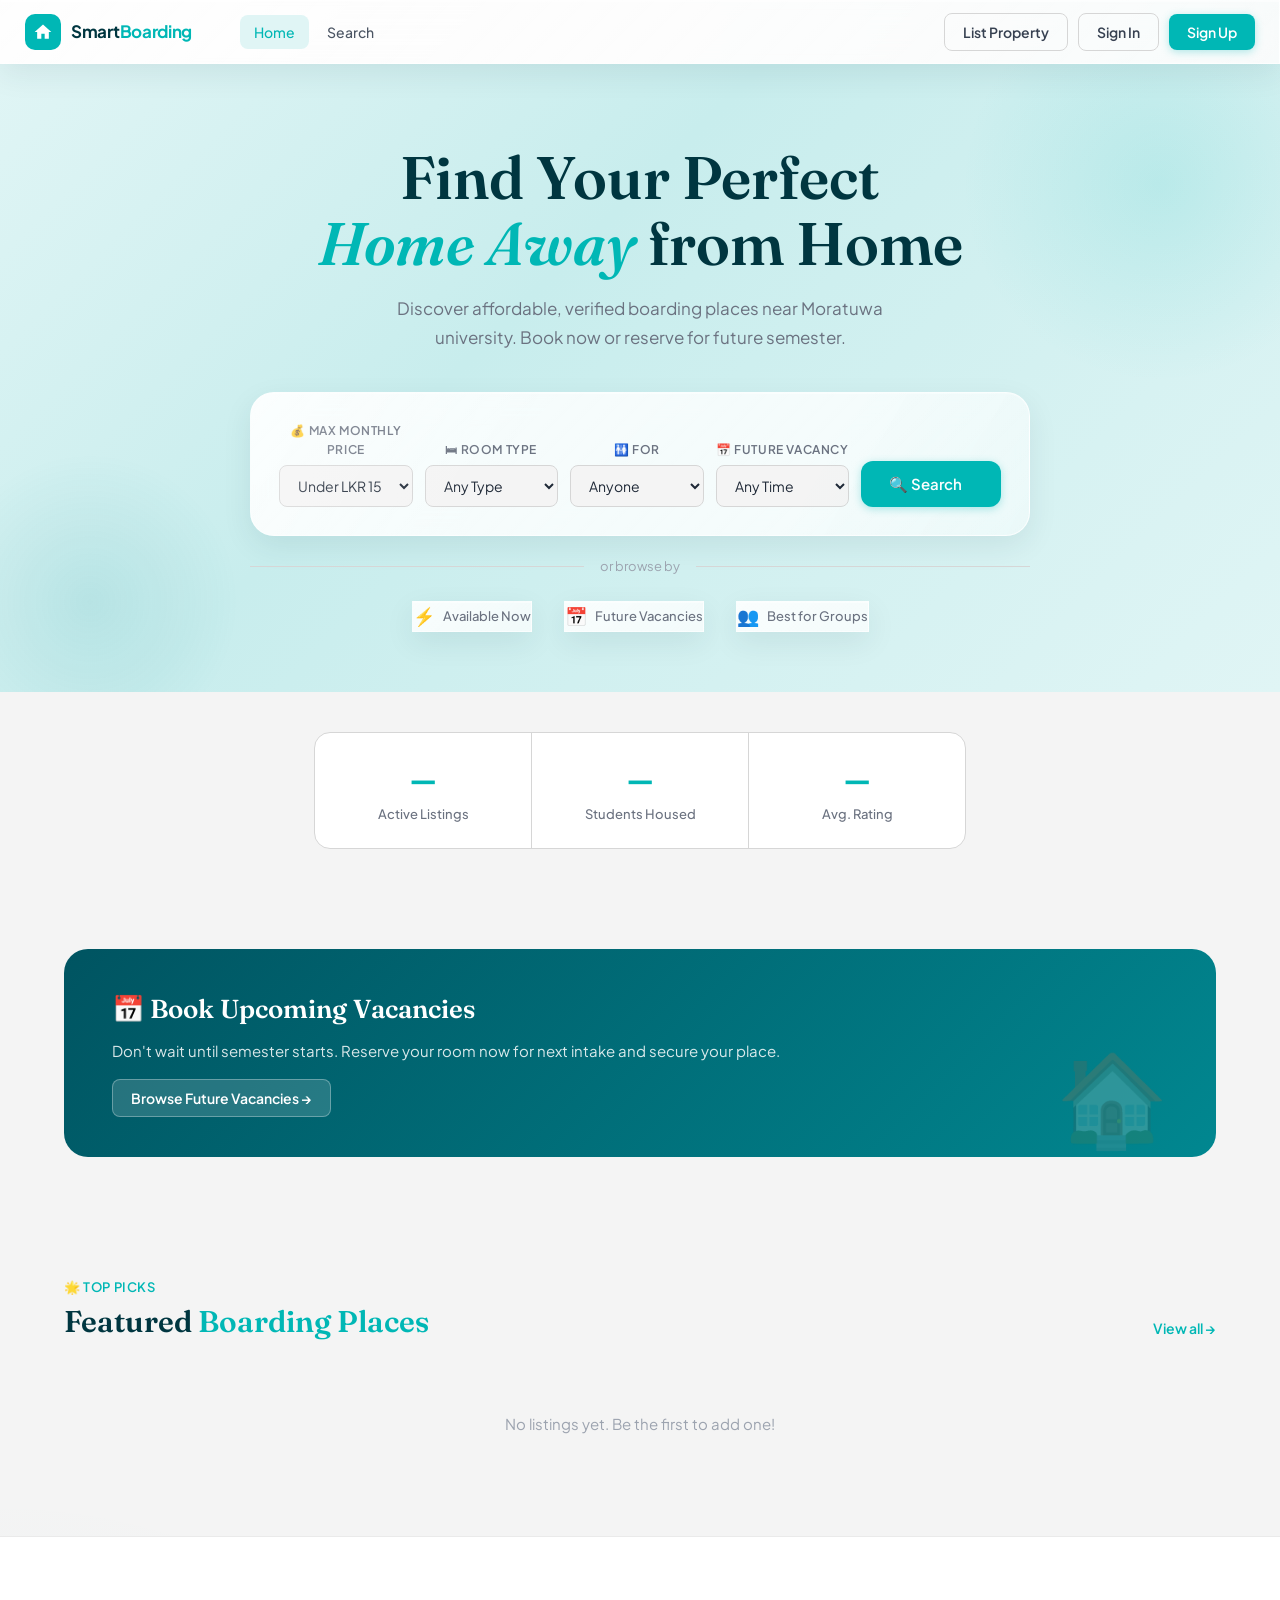
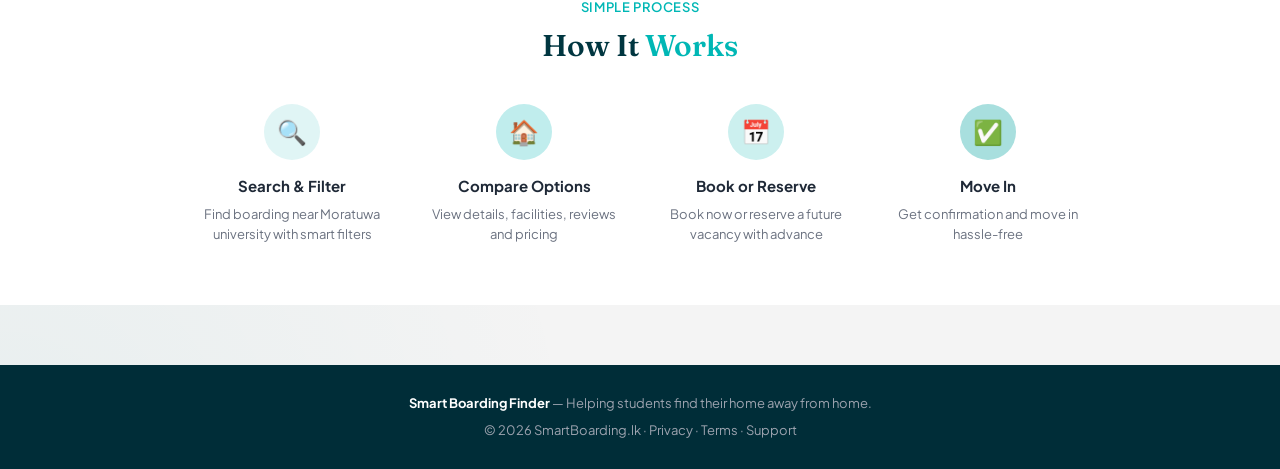
==== commit 2e2bd6ed: "change UI" ====
--- a/index.html
+++ b/index.html
@@ -483,223 +483,147 @@
   }
 
 
-  /* ── Soft modern UI override ── */
-  :root{
-    --glass-bg: rgba(255,255,255,0.72);
-    --glass-strong: rgba(255,255,255,0.84);
-    --glass-border: rgba(255,255,255,0.55);
-    --soft-shadow: 0 14px 34px rgba(0, 84, 97, 0.08), 0 4px 14px rgba(0, 0, 0, 0.04);
-    --lift-shadow: 0 20px 42px rgba(0, 84, 97, 0.12), 0 8px 22px rgba(0, 0, 0, 0.05);
-  }
-
-  body{
+  /* ── SOFT GLASS + FADE IN ── */
+  body {
     background:
-      radial-gradient(circle at top left, rgba(0,183,181,0.10), transparent 26%),
-      radial-gradient(circle at top right, rgba(1,135,144,0.08), transparent 24%),
-      linear-gradient(180deg, #F7FBFB 0%, #F4F4F4 38%, #EEF7F7 100%);
-  }
-
-  nav{
-    background: rgba(255,255,255,0.78);
-    backdrop-filter: blur(14px);
-    -webkit-backdrop-filter: blur(14px);
-    border-bottom: 1px solid rgba(255,255,255,0.75);
-    box-shadow: 0 10px 30px rgba(0,0,0,0.04);
-  }
-
-  .hero{
-    background:
-      radial-gradient(circle at 20% 20%, rgba(0,183,181,0.16), transparent 24%),
-      radial-gradient(circle at 85% 10%, rgba(1,135,144,0.10), transparent 20%),
-      linear-gradient(135deg, #F0FBFB 0%, #E7F7F7 45%, #F6FBFB 100%);
-  }
-
-  .hero::before,
-  .hero::after{
-    content:"";
-    position:absolute;
-    border-radius:50%;
-    pointer-events:none;
-    filter: blur(18px);
-    opacity:.45;
-  }
-  .hero::before{
-    width:240px;height:240px;right:-80px;top:40px;
-    background: radial-gradient(circle, rgba(0,183,181,0.18), transparent 70%);
-  }
-  .hero::after{
-    width:180px;height:180px;left:-40px;bottom:20px;
-    background: radial-gradient(circle, rgba(1,135,144,0.12), transparent 70%);
-  }
-
+      radial-gradient(circle at top right, rgba(0,183,181,.06), transparent 28%),
+      radial-gradient(circle at bottom left, rgba(1,135,144,.05), transparent 24%),
+      var(--gray-50);
+  }
+
+  .motion-fade {
+    opacity: 0;
+    transform: translate3d(0, 18px, 0) scale(.985);
+    filter: blur(8px);
+    transition:
+      opacity .78s cubic-bezier(.22,1,.36,1),
+      transform .82s cubic-bezier(.22,1,.36,1),
+      filter .82s cubic-bezier(.22,1,.36,1);
+    transition-delay: var(--motion-delay, 0ms);
+    will-change: opacity, transform, filter;
+  }
+  .motion-fade.in-view {
+    opacity: 1;
+    transform: translate3d(0, 0, 0) scale(1);
+    filter: blur(0);
+  }
+
+  @media (prefers-reduced-motion: reduce) {
+    .motion-fade, .motion-fade.in-view {
+      opacity: 1;
+      transform: none;
+      filter: none;
+      transition: none;
+    }
+  }
+
+  nav,
+  .mobile-nav-menu,
   .search-card,
-  .filters-panel,
   .boarding-card,
   .result-card,
-  .booking-panel,
-  .bookings-panel,
-  .dash-stat,
-  .listing-form,
-  .auth-card,
-  .review-card,
-  .review-card-full,
-  .modal,
-  .booking-form-section,
-  .booking-summary{
-    background: var(--glass-bg);
-    backdrop-filter: blur(12px);
-    -webkit-backdrop-filter: blur(12px);
-    border: 1px solid rgba(255,255,255,0.72) !important;
-    box-shadow: var(--soft-shadow);
-  }
-
-  .dashboard-wrap .listing-form,
-  .dashboard-wrap .bookings-panel,
-  .detail-layout > aside .booking-panel,
-  .search-results-layout .filters-panel{
-    background: var(--glass-strong);
-  }
-
-  .search-card,
-  .filters-panel,
-  .boarding-card,
-  .result-card,
-  .booking-panel,
-  .dash-stat,
-  .auth-card,
-  .modal,
-  .listing-form,
-  .bookings-panel,
-  .review-card,
-  .review-card-full,
-  .booking-form-section,
-  .booking-summary,
-  .btn,
-  .fav-btn,
-  .nav-btn{
-    transition:
-      transform .18s ease,
-      box-shadow .18s ease,
-      border-color .18s ease,
-      background-color .18s ease,
-      color .18s ease;
-  }
-
-  .boarding-card:hover,
-  .result-card:hover,
-  .dash-stat:hover,
-  .review-card:hover,
-  .review-card-full:hover,
-  .auth-card:hover{
-    transform: translateY(-2px);
-    box-shadow: var(--lift-shadow);
-  }
-
-  .search-card:hover,
-  .filters-panel:hover,
-  .booking-panel:hover,
-  .listing-form:hover,
-  .bookings-panel:hover{
-    box-shadow: 0 18px 40px rgba(0,84,97,0.09), 0 6px 20px rgba(0,0,0,0.04);
-  }
-
-  .btn-primary,
-  .btn-success,
-  .nav-btn,
-  .btn-lg.btn-primary{
-    box-shadow: 0 8px 20px rgba(0, 183, 181, 0.18);
-  }
-
-  .btn-primary:hover,
-  .btn-success:hover,
-  .nav-btn:hover{
-    transform: translateY(-1px);
-    box-shadow: 0 12px 24px rgba(0, 183, 181, 0.22);
-  }
-
-  .btn-ghost,
-  .btn-outline{
-    background: rgba(255,255,255,0.62);
-    backdrop-filter: blur(10px);
-    -webkit-backdrop-filter: blur(10px);
-  }
-
-  .mobile-nav-menu{
-    background: rgba(255,255,255,0.82);
-    backdrop-filter: blur(16px);
-    -webkit-backdrop-filter: blur(16px);
-    border: 1px solid rgba(255,255,255,0.78);
-    box-shadow: 0 18px 40px rgba(0,0,0,0.08);
-  }
-
-  .section-title,
-  .detail-title,
-  .dashboard-header h1{
-    letter-spacing: -0.02em;
-  }
-
-  .badge,
-  .avail-badge,
-  .booking-status{
-    box-shadow: inset 0 1px 0 rgba(255,255,255,0.5);
-  }
-
-  .card-img,
-  .result-img-placeholder,
-  .gallery-cell{
-    position: relative;
-    overflow: hidden;
-  }
-
-  .card-img::after,
-  .result-img-placeholder::after,
-  .gallery-cell::after{
-    content:"";
-    position:absolute;
-    inset:0;
-    background: linear-gradient(180deg, rgba(255,255,255,0.16), rgba(255,255,255,0.03));
-    pointer-events:none;
-  }
-
-  .search-card,
-  .filters-panel,
-  .boarding-card,
-  .result-card,
-  .booking-panel,
   .dash-stat,
   .listing-form,
   .bookings-panel,
   .auth-card,
-  .modal{
-    border-radius: 20px;
-  }
-
-  @media (max-width: 900px){
-    .hero{
-      padding-top: 88px;
-    }
-    .search-card,
-    .filters-panel,
-    .boarding-card,
-    .result-card,
-    .booking-panel,
-    .dash-stat,
-    .listing-form,
-    .bookings-panel,
-    .auth-card,
-    .modal{
-      border-radius: 18px;
-    }
-  }
-
-  @media (prefers-reduced-motion: reduce){
-    html { scroll-behavior: auto; }
-    *,
-    *::before,
-    *::after{
-      animation: none !important;
-      transition: none !important;
-    }
+  .review-card-full,
+  .payment-option,
+  .gallery-thumb,
+  .room-type-card,
+  .owner-extras,
+  .media-upload-area,
+  .booking-form-section,
+  .summary-box,
+  .summary-card,
+  .booking-summary,
+  .detail-sidebar-card,
+  .detail-main-card,
+  .all-bookings-card,
+  .saved-empty,
+  .write-review,
+  .quick-feat {
+    background: linear-gradient(135deg, rgba(255,255,255,.88), rgba(255,255,255,.72));
+    backdrop-filter: blur(14px);
+    -webkit-backdrop-filter: blur(14px);
+    border: 1px solid rgba(255,255,255,.55);
+    box-shadow:
+      0 10px 30px rgba(0, 54, 64, .08),
+      inset 0 1px 0 rgba(255,255,255,.45);
+  }
+
+  .hero::before,
+  .hero::after {
+    animation: heroFloat 14s ease-in-out infinite alternate;
+  }
+  .hero::after {
+    animation-duration: 18s;
+  }
+  @keyframes heroFloat {
+    from { transform: translate3d(0,0,0) scale(1); }
+    to   { transform: translate3d(8px,-10px,0) scale(1.04); }
+  }
+
+  .boarding-card,
+  .result-card,
+  .dash-stat,
+  .room-type-card,
+  .auth-card,
+  .payment-option,
+  .gallery-thumb,
+  .booking-form-section,
+  .review-card-full {
+    transition:
+      transform .28s ease,
+      box-shadow .28s ease,
+      border-color .28s ease,
+      background .28s ease;
+  }
+
+  .boarding-card:hover,
+  .result-card:hover,
+  .dash-stat:hover,
+  .room-type-card:hover,
+  .payment-option:hover,
+  .gallery-thumb:hover,
+  .review-card-full:hover {
+    transform: translateY(-4px);
+    box-shadow:
+      0 16px 36px rgba(0, 54, 64, .12),
+      inset 0 1px 0 rgba(255,255,255,.55);
+    border-color: rgba(0,183,181,.28);
+  }
+
+  .search-card {
+    position: relative;
+    overflow: hidden;
+  }
+  .search-card::after,
+  .auth-card::after,
+  .listing-form::after,
+  .bookings-panel::after {
+    content: '';
+    position: absolute;
+    inset: 0;
+    background: linear-gradient(120deg, rgba(255,255,255,.28), transparent 35%, transparent 70%, rgba(0,183,181,.04));
+    pointer-events: none;
+  }
+
+  .hero h1,
+  .hero p,
+  .hero-badge,
+  .section-title,
+  .section-header,
+  .dashboard-header h1,
+  .auth-header h2 {
+    text-wrap: balance;
+  }
+
+  .page.active {
+    animation: pageFade .45s ease;
+  }
+  @keyframes pageFade {
+    from { opacity: 0.01; }
+    to { opacity: 1; }
   }
 
 </style>
@@ -3973,6 +3897,141 @@
 updateNav();
 loadHomeListings();
 loadHomeStats();
+
+// ── Soft motion + glass reveal ─────────────────────
+(function () {
+  const MOTION_SELECTOR = [
+    'nav',
+    '.hero > *',
+    '.search-card',
+    '.quick-feat',
+    '.section-header',
+    '.stat-item',
+    '.boarding-card',
+    '.result-card',
+    '.dash-stat',
+    '.listing-form',
+    '.bookings-panel',
+    '.review-card-full',
+    '.auth-card',
+    '.booking-form-section',
+    '.payment-option',
+    '.room-type-card',
+    '.gallery-thumb',
+    '.media-upload-area',
+    '.owner-extras',
+    '.dashboard-header',
+    '.dashboard-grid > *',
+    '.dash-main > *',
+    '.cards-grid > *',
+    '.results-layout > *',
+    '.detail-layout > *',
+    '.booking-layout > *',
+    '.auth-container > *',
+    'footer'
+  ].join(',');
+
+  let motionObserver;
+
+  function prepareMotionNodes(root = document) {
+    const nodes = root.matches && root.matches(MOTION_SELECTOR)
+      ? [root, ...root.querySelectorAll(MOTION_SELECTOR)]
+      : Array.from(root.querySelectorAll ? root.querySelectorAll(MOTION_SELECTOR) : []);
+
+    const unique = [];
+    nodes.forEach((node) => {
+      if (!node || node.dataset.motionReady === '1') return;
+      node.dataset.motionReady = '1';
+      node.classList.add('motion-fade');
+      unique.push(node);
+    });
+
+    unique.forEach((node, index) => {
+      node.style.setProperty('--motion-delay', `${Math.min(index % 8, 7) * 55}ms`);
+      if (motionObserver) motionObserver.observe(node);
+    });
+  }
+
+  function initMotionObserver() {
+    if (motionObserver) return;
+    motionObserver = new IntersectionObserver((entries) => {
+      entries.forEach((entry) => {
+        if (entry.isIntersecting) {
+          entry.target.classList.add('in-view');
+          motionObserver.unobserve(entry.target);
+        }
+      });
+    }, {
+      threshold: 0.12,
+      rootMargin: '0px 0px -8% 0px'
+    });
+  }
+
+  function refreshMotion() {
+    initMotionObserver();
+    prepareMotionNodes(document);
+  }
+
+  function observeDynamicContent() {
+    const mo = new MutationObserver((mutations) => {
+      mutations.forEach((mutation) => {
+        mutation.addedNodes.forEach((node) => {
+          if (!(node instanceof HTMLElement)) return;
+          prepareMotionNodes(node);
+        });
+      });
+    });
+    mo.observe(document.body, { childList: true, subtree: true });
+  }
+
+  document.addEventListener('DOMContentLoaded', () => {
+    initMotionObserver();
+    refreshMotion();
+    observeDynamicContent();
+    setTimeout(refreshMotion, 120);
+    setTimeout(refreshMotion, 500);
+  });
+
+  const waitForShowPage = setInterval(() => {
+    if (typeof window.showPage === 'function') {
+      clearInterval(waitForShowPage);
+      const originalShowPage = window.showPage;
+      window.showPage = function (...args) {
+        const result = originalShowPage.apply(this, args);
+        setTimeout(refreshMotion, 80);
+        setTimeout(refreshMotion, 240);
+        return result;
+      };
+    }
+  }, 100);
+
+  const waitForFilters = setInterval(() => {
+    if (typeof window.applyFilters === 'function') {
+      clearInterval(waitForFilters);
+      const originalApplyFilters = window.applyFilters;
+      window.applyFilters = function (...args) {
+        const result = originalApplyFilters.apply(this, args);
+        setTimeout(refreshMotion, 80);
+        setTimeout(refreshMotion, 220);
+        return result;
+      };
+    }
+  }, 100);
+
+  const waitForHomeLoad = setInterval(() => {
+    if (typeof window.loadHomeListings === 'function') {
+      clearInterval(waitForHomeLoad);
+      const originalLoadHomeListings = window.loadHomeListings;
+      window.loadHomeListings = async function (...args) {
+        const result = await originalLoadHomeListings.apply(this, args);
+        setTimeout(refreshMotion, 50);
+        setTimeout(refreshMotion, 180);
+        return result;
+      };
+    }
+  }, 100);
+})();
+
 </script>
 </body>
 </html>
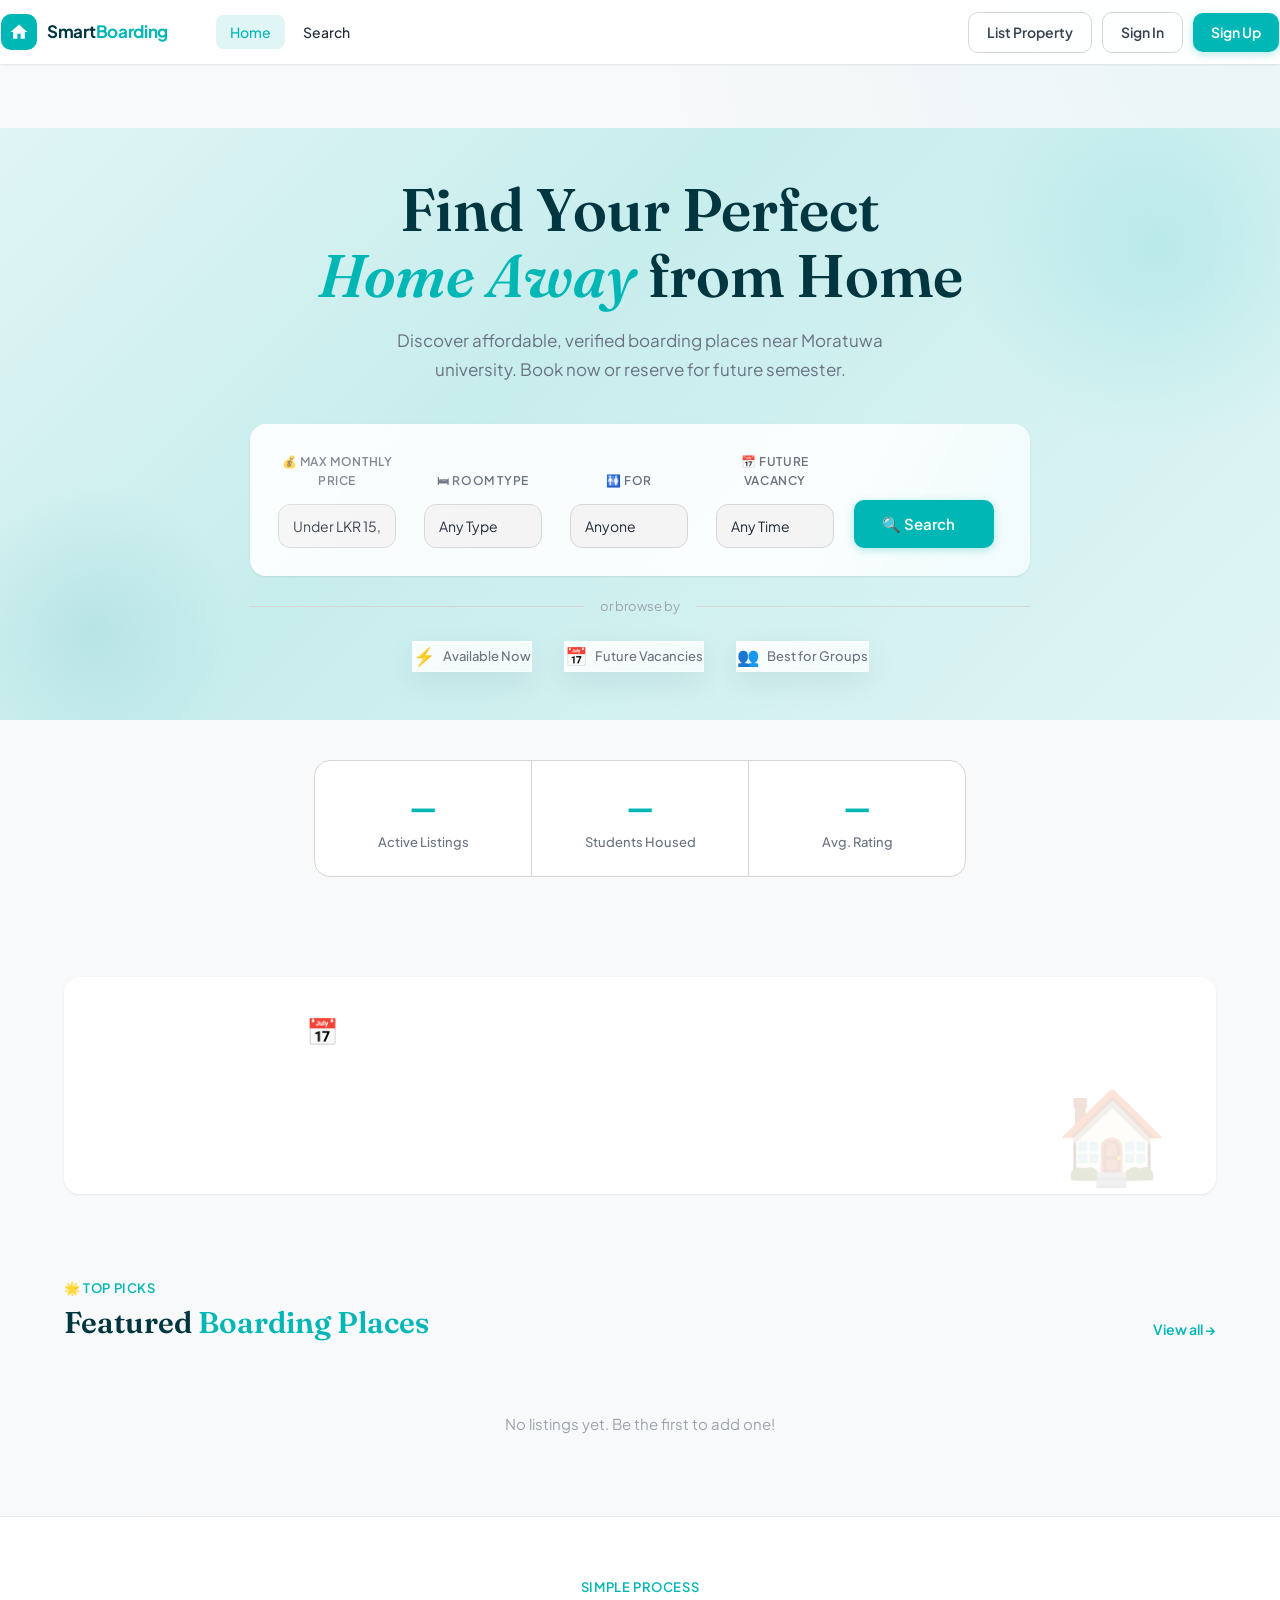
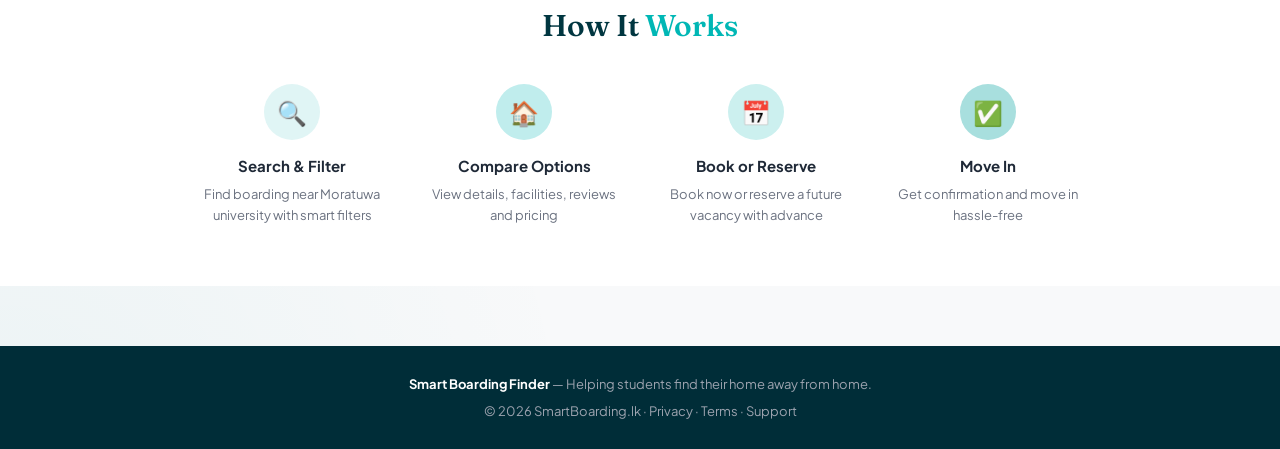
==== commit 631819e1: "updated bootstrap" ====
--- a/index.html
+++ b/index.html
@@ -1,4037 +1,226 @@
 <!DOCTYPE html>
+
 <html lang="en">
 <head>
-<meta charset="UTF-8">
-<meta name="viewport" content="width=device-width, initial-scale=1.0">
-<title>Smart Boarding Finder</title>
-<link rel="preconnect" href="https://fonts.googleapis.com">
-<link href="https://fonts.googleapis.com/css2?family=Plus+Jakarta+Sans:wght@300;400;500;600;700;800&family=Fraunces:ital,opsz,wght@0,9..144,300;0,9..144,600;1,9..144,300&display=swap" rel="stylesheet">
-<style>
-  :root {
-    --brand: #00B7B5;
-    --brand-light: #E0F5F5;
-    --brand-mid: #80DBD9;
-    --brand-dark: #005461;
-    --accent: #018790;
-    --success: #018790;
-    --warning: #F59E0B;
-    --danger: #EF4444;
-    --gray-50: #F4F4F4;
-    --gray-100: #EAEAEA;
-    --gray-200: #D6D6D6;
-    --gray-300: #D1D5DB;
-    --gray-400: #9CA3AF;
-    --gray-500: #6B7280;
-    --gray-600: #4B5563;
-    --gray-700: #374151;
-    --gray-800: #1F2937;
-    --gray-900: #003640;
-    --white: #FFFFFF;
-    --radius-sm: 8px;
-    --radius-md: 12px;
-    --radius-lg: 16px;
-    --radius-xl: 24px;
-    --shadow-sm: 0 1px 3px rgba(0,0,0,0.06), 0 1px 2px rgba(0,0,0,0.04);
-    --shadow-md: 0 4px 12px rgba(0,0,0,0.08), 0 2px 4px rgba(0,0,0,0.04);
-    --shadow-lg: 0 10px 28px rgba(0,0,0,0.10), 0 4px 10px rgba(0,0,0,0.06);
-    --nav-h: 64px;
-  }
-  *, *::before, *::after { box-sizing: border-box; margin: 0; padding: 0; }
-  html { scroll-behavior: smooth; }
-  body { font-family: 'Plus Jakarta Sans', sans-serif; background: var(--gray-50); color: var(--gray-800); font-size: 15px; line-height: 1.6; }
-  
-  /* ── NAV ── */
-  nav {
-    position: fixed; top: 0; left: 0; right: 0; height: var(--nav-h);
-    background: rgba(255,255,255,0.92); backdrop-filter: blur(12px);
-    border-bottom: 1px solid var(--gray-200); z-index: 100;
-    display: flex; align-items: center; padding: 0 24px; gap: 32px;
-  }
-  .nav-brand { display:flex; align-items:center; gap:10px; text-decoration:none; cursor:pointer; }
-  .nav-brand .logo { width:36px;height:36px;background:var(--brand);border-radius:10px;display:flex;align-items:center;justify-content:center; }
-  .nav-brand .logo svg { width:20px;height:20px;fill:white; }
-  .nav-brand span { font-weight:700; font-size:17px; color:var(--gray-900); letter-spacing:-0.3px; }
-  .nav-brand span em { font-style:normal; color:var(--brand); }
-  .nav-links { display:flex; gap:4px; margin-left:16px; }
-  .nav-links a { text-decoration:none; padding:6px 14px; border-radius:var(--radius-sm); font-size:14px; font-weight:500; color:var(--gray-600); cursor:pointer; transition:all .2s; }
-  .nav-links a:hover, .nav-links a.active { background:var(--brand-light); color:var(--brand); }
-  .nav-end { margin-left:auto; display:flex; gap:10px; align-items:center; }
-  .mobile-nav-toggle { display:none; margin-left:auto; width:42px; height:42px; border-radius:12px; border:1px solid var(--gray-200); background:white; color:var(--gray-700); align-items:center; justify-content:center; font-size:20px; cursor:pointer; }
-  .mobile-nav-menu { display:none; position:fixed; top:calc(var(--nav-h) + 8px); left:16px; right:16px; background:rgba(255,255,255,0.98); border:1px solid var(--gray-200); border-radius:var(--radius-lg); box-shadow:var(--shadow-lg); padding:14px; z-index:120; }
-  .mobile-nav-menu.open { display:block; }
-  .mobile-nav-links, .mobile-nav-actions { display:flex; flex-direction:column; gap:8px; }
-  .mobile-nav-links a, .mobile-nav-actions button { width:100%; text-align:left; text-decoration:none; padding:11px 14px; border-radius:12px; font-size:14px; font-weight:600; color:var(--gray-700); background:white; border:1px solid var(--gray-200); cursor:pointer; font-family:inherit; }
-  .mobile-nav-links a.active, .mobile-nav-links a:hover, .mobile-nav-actions button:hover { background:var(--brand-light); color:var(--brand); border-color:var(--brand-mid); }
-  .mobile-nav-user { padding:8px 6px 12px; font-size:13px; color:var(--gray-500); font-weight:600; }
-  .btn { display:inline-flex; align-items:center; gap:8px; padding:9px 18px; border-radius:var(--radius-sm); font-size:14px; font-weight:600; cursor:pointer; transition:all .18s; border:none; font-family:inherit; text-decoration:none; }
-  .btn-ghost { background:transparent; color:var(--gray-700); border:1px solid var(--gray-200); }
-  .btn-ghost:hover { background:var(--gray-100); border-color:var(--gray-300); }
-  .btn-primary { background:var(--brand); color:white; box-shadow:0 2px 8px rgba(0,183,181,.3); }
-  .btn-primary:hover { background:var(--brand-dark); transform:translateY(-1px); box-shadow:0 4px 14px rgba(0,183,181,.4); }
-  .btn-outline { background:white; color:var(--brand); border:1.5px solid var(--brand); }
-  .btn-outline:hover { background:var(--brand-light); }
-  .btn-success { background:var(--success); color:white; }
-  .btn-success:hover { background:#059669; }
-  .btn-lg { padding:13px 28px; font-size:15px; border-radius:var(--radius-md); }
-  .btn-sm { padding:6px 12px; font-size:13px; }
-
-  /* ── PAGES ── */
-  .page { display:none; padding-top:var(--nav-h); min-height:100vh; }
-  .page.active { display:block; }
-
-  /* ── HOME ── */
-  .hero {
-    background: linear-gradient(135deg, #E0F5F5 0%, #C8EDED 40%, #E0F5F5 100%);
-    padding: 80px 24px 60px; text-align:center; position:relative; overflow:hidden;
-  }
-  .hero::before {
-    content:''; position:absolute; top:-80px; right:-80px;
-    width:400px; height:400px; background:radial-gradient(circle, rgba(0,183,181,.12) 0%, transparent 70%);
-    border-radius:50%; pointer-events:none;
-  }
-  .hero::after {
-    content:''; position:absolute; bottom:-60px; left:-60px;
-    width:300px; height:300px; background:radial-gradient(circle, rgba(1,135,144,.10) 0%, transparent 70%);
-    border-radius:50%; pointer-events:none;
-  }
-  .hero-badge { display:inline-flex; align-items:center; gap:6px; background:white; border:1px solid var(--brand-mid); color:var(--brand); padding:5px 14px; border-radius:100px; font-size:13px; font-weight:600; margin-bottom:24px; }
-  .hero-badge .dot { width:7px;height:7px;background:var(--success);border-radius:50%; }
-  .hero h1 { font-family:'Fraunces',serif; font-size:clamp(36px,6vw,60px); font-weight:600; line-height:1.1; color:var(--gray-900); margin-bottom:18px; }
-  .hero h1 em { font-style:italic; color:var(--brand); }
-  .hero p { font-size:17px; color:var(--gray-500); max-width:540px; margin:0 auto 40px; line-height:1.7; }
-  
-  .search-card {
-    background:white; border-radius:var(--radius-xl); box-shadow:var(--shadow-lg);
-    padding:28px; max-width:780px; margin:0 auto 20px;
-    border:1px solid var(--gray-200);
-  }
-  .search-grid { display:grid; grid-template-columns:repeat(4, minmax(0, 1fr)) minmax(140px, auto); gap:12px; align-items:end; width:100%; }
-  .search-grid > * { min-width:0; }
-  @media(max-width:1024px){ .search-grid { grid-template-columns:repeat(2, minmax(0, 1fr)); } .search-grid .btn { width:100%; justify-content:center; } }
-  @media(max-width:680px){ .search-grid { grid-template-columns:1fr; } }
-  .field { display:flex; flex-direction:column; gap:6px; }
-  .field label { font-size:12px; font-weight:600; color:var(--gray-500); text-transform:uppercase; letter-spacing:.6px; }
-  .field input, .field select {
-    border:1.5px solid var(--gray-200); border-radius:var(--radius-sm);
-    padding:10px 14px; font-size:14px; font-family:inherit; color:var(--gray-800);
-    background:var(--gray-50); transition:border-color .2s;
-  }
-  .field input:focus, .field select:focus { outline:none; border-color:var(--brand); background:white; }
-  .divider-or { display:flex;align-items:center;gap:16px;max-width:780px;margin:0 auto 24px;color:var(--gray-400);font-size:13px; }
-  .divider-or::before,.divider-or::after{content:'';flex:1;height:1px;background:var(--gray-200);}
-  .quick-features { display:flex; justify-content:center; gap:32px; flex-wrap:wrap; max-width:700px; margin:0 auto; }
-  .quick-feat { display:flex; align-items:center; gap:8px; font-size:13px; color:var(--gray-500); font-weight:500; }
-  .quick-feat .icon { font-size:18px; }
-
-  .section { padding:60px 24px; max-width:1200px; margin:0 auto; }
-  .section-header { display:flex; align-items:flex-end; justify-content:space-between; margin-bottom:32px; }
-  .section-title { font-family:'Fraunces',serif; font-size:30px; font-weight:600; color:var(--gray-900); line-height:1.2; }
-  .section-title span { color:var(--brand); }
-  .see-all { font-size:14px; color:var(--brand); font-weight:600; cursor:pointer; text-decoration:none; }
-  .see-all:hover { text-decoration:underline; }
-  
-  .cards-grid { display:grid; grid-template-columns:repeat(auto-fill, minmax(280px, 1fr)); gap:20px; }
-  
-  .boarding-card {
-    background:white; border-radius:var(--radius-lg); overflow:hidden;
-    box-shadow:var(--shadow-sm); border:1px solid var(--gray-100);
-    transition:all .25s; cursor:pointer;
-  }
-  .boarding-card:hover { box-shadow:var(--shadow-md); transform:translateY(-3px); border-color:var(--brand-mid); }
-  .card-img { height:180px; position:relative; overflow:hidden; }
-  .card-img .img-bg { width:100%;height:100%;object-fit:cover; }
-  .card-img-placeholder { width:100%;height:100%;display:flex;align-items:center;justify-content:center;font-size:48px; }
-  .card-badges { position:absolute; top:10px; left:10px; display:flex; gap:6px; }
-  .badge { padding:3px 10px; border-radius:100px; font-size:11px; font-weight:700; letter-spacing:.3px; }
-  .badge-available { background:#C0EDED; color:#065F46; }
-  .badge-soon { background:#CCF0EF; color:#92400E; }
-  .badge-verified { background:#E0F5F5; color:#005461; }
-  .badge-group { background:#A8DFDE; color:#005461; }
-  .fav-btn { position:absolute; top:10px; right:10px; width:32px;height:32px;background:white;border-radius:50%;display:flex;align-items:center;justify-content:center;cursor:pointer;box-shadow:var(--shadow-sm);border:none;font-size:16px;transition:all .2s; }
-  .fav-btn:hover { transform:scale(1.15); }
-  .fav-btn.active { color:#EF4444; }
-  .card-body { padding:16px; }
-  .card-title { font-weight:700; font-size:15px; color:var(--gray-900); margin-bottom:4px; }
-  .card-location { font-size:13px; color:var(--gray-500); display:flex;align-items:center;gap:4px; margin-bottom:10px; }
-  .card-meta { display:flex; align-items:center; justify-content:space-between; margin-bottom:10px; }
-  .card-price { font-size:20px; font-weight:800; color:var(--brand); }
-  .card-price span { font-size:12px; font-weight:500; color:var(--gray-400); }
-  .card-dist { font-size:12px; color:var(--gray-500); background:var(--gray-100); padding:3px 8px; border-radius:6px; }
-  .card-tags { display:flex; flex-wrap:wrap; gap:5px; }
-  .tag { font-size:11px; padding:3px 8px; border-radius:6px; background:var(--gray-100); color:var(--gray-600); font-weight:500; }
-
-  /* Vacancy-highlight banner */
-  .vacancy-banner {
-    background:linear-gradient(135deg, #005461, #018790);
-    border-radius:var(--radius-xl); padding:40px 48px; margin:0 24px;
-    display:flex; align-items:center; justify-content:space-between; gap:24px;
-    color:white; position:relative; overflow:hidden; max-width:1152px; margin:0 auto 60px;
-  }
-  .vacancy-banner::after { content:'🏠'; position:absolute;right:48px;bottom:-10px;font-size:90px;opacity:.18; }
-  .vacancy-banner h2 { font-family:'Fraunces',serif;font-size:26px;font-weight:600;margin-bottom:8px; }
-  .vacancy-banner p { opacity:.85;font-size:15px; }
-
-  /* Stats row */
-  .stats-row { display:flex; gap:0; border-radius:var(--radius-lg); overflow:hidden; border:1px solid var(--gray-200); background:white; max-width:700px; margin:0 auto 60px; }
-  .stat-item { flex:1; text-align:center; padding:24px 16px; border-right:1px solid var(--gray-200); }
-  .stat-item:last-child { border-right:none; }
-  .stat-num { font-size:28px; font-weight:800; color:var(--brand); display:block; }
-  .stat-label { font-size:13px; color:var(--gray-500); font-weight:500; margin-top:2px; }
-
-  /* ── SEARCH RESULTS ── */
-  .results-layout { display:grid; grid-template-columns:280px minmax(0,1fr); gap:24px; padding:24px; max-width:1200px; margin:0 auto; align-items:start; }
-  @media(max-width:768px){ .results-layout { grid-template-columns:1fr; } }
-  .filters-panel { background:white; border-radius:var(--radius-lg); border:1px solid var(--gray-200); padding:20px; height:fit-content; position:sticky; top:80px; z-index:5; isolation:isolate; }
-  .filters-panel h3 { font-weight:700; font-size:16px; margin-bottom:20px; color:var(--gray-800); }
-  .filter-group { margin-bottom:20px; padding-bottom:20px; border-bottom:1px solid var(--gray-100); }
-  .filter-group:last-child { border-bottom:none; margin-bottom:0; padding-bottom:0; }
-  .filter-group h4 { font-size:13px; font-weight:700; color:var(--gray-500); text-transform:uppercase; letter-spacing:.5px; margin-bottom:12px; }
-  .check-list { display:flex; flex-direction:column; gap:9px; }
-  .check-item { display:flex; align-items:center; gap:10px; font-size:14px; color:var(--gray-700); cursor:pointer; }
-  .check-item input[type=checkbox] { width:16px;height:16px;accent-color:var(--brand); cursor:pointer; }
-  .radio-list { display:flex; flex-direction:column; gap:8px; }
-  .radio-item { display:flex;align-items:center;gap:10px;font-size:14px;color:var(--gray-700);cursor:pointer; }
-  .radio-item input[type=radio] { width:16px;height:16px;accent-color:var(--brand);cursor:pointer; }
-  
-  .results-main { min-width:0; position:relative; z-index:1; }
-  .results-toolbar { display:flex; align-items:center; justify-content:space-between; margin-bottom:20px; flex-wrap:wrap; gap:12px; }
-  .results-count { font-size:15px; color:var(--gray-600); }
-  .results-count strong { color:var(--gray-900); font-weight:700; }
-  .sort-select { border:1.5px solid var(--gray-200); border-radius:var(--radius-sm); padding:8px 14px; font-size:14px; font-family:inherit; background:white; color:var(--gray-700); cursor:pointer; }
-  .results-list { display:flex; flex-direction:column; gap:16px; }
-  
-  .result-card { background:white; border-radius:var(--radius-lg); border:1px solid var(--gray-200); display:flex; overflow:hidden; box-shadow:var(--shadow-sm); transition:all .2s; cursor:pointer; }
-  .result-card:hover { box-shadow:var(--shadow-md); border-color:var(--brand-mid); }
-  .result-img { width:200px; flex-shrink:0; position:relative; }
-  @media(max-width:520px){ .result-img { width:120px; } }
-  .result-img-placeholder { width:100%;height:100%;display:flex;align-items:center;justify-content:center;font-size:44px; }
-  .result-body { flex:1; padding:16px 20px; display:flex; flex-direction:column; justify-content:space-between; }
-  .result-header { display:flex; justify-content:space-between; align-items:flex-start; gap:12px; margin-bottom:8px; }
-  .result-title { font-weight:700; font-size:16px; color:var(--gray-900); }
-  .result-price { font-size:22px; font-weight:800; color:var(--brand); white-space:nowrap; }
-  .result-price small { font-size:12px; font-weight:400; color:var(--gray-400); }
-  .result-loc { font-size:13px; color:var(--gray-500); margin-bottom:10px; }
-  .result-tags { display:flex; flex-wrap:wrap; gap:5px; margin-bottom:12px; }
-  .result-footer { display:flex; align-items:center; justify-content:space-between; }
-
-  /* ── DETAILS ── */
-  .detail-wrap { max-width:1100px; margin:0 auto; padding:28px 24px; }
-  .gallery { display:grid; grid-template-columns:2fr 1fr 1fr; grid-template-rows:200px 200px; gap:8px; border-radius:var(--radius-xl); overflow:hidden; margin-bottom:32px; }
-  .gallery-main { grid-row:1/3; font-size:60px; }
-  .gallery-thumb { font-size:36px; }
-  .gallery-cell { display:flex;align-items:center;justify-content:center;background:var(--gray-100);position:relative; }
-  .gallery-cell.has-more::after { content:'+ more'; position:absolute;bottom:12px;right:12px;background:rgba(0,0,0,.55);color:white;padding:4px 10px;border-radius:6px;font-size:12px;font-weight:600; }
-  .detail-layout { display:grid; grid-template-columns:1fr 340px; gap:28px; }
-  @media(max-width:768px){ .detail-layout { grid-template-columns:1fr; } }
-  .detail-content {}
-  .detail-title { font-family:'Fraunces',serif;font-size:32px;font-weight:600;color:var(--gray-900);margin-bottom:8px; }
-  .detail-meta { display:flex;align-items:center;gap:16px;flex-wrap:wrap;margin-bottom:20px;font-size:14px;color:var(--gray-500); }
-  .detail-meta span { display:flex;align-items:center;gap:5px; }
-  .rating-stars { color:#F59E0B; font-size:14px; }
-  .facilities-grid { display:grid;grid-template-columns:repeat(auto-fill,minmax(130px,1fr));gap:10px;margin:20px 0; }
-  .facility-chip { display:flex;align-items:center;gap:8px;padding:10px 14px;background:var(--gray-50);border:1px solid var(--gray-200);border-radius:var(--radius-sm);font-size:13px;font-weight:500;color:var(--gray-700); }
-  .facility-icon { font-size:18px; }
-  .divider { height:1px;background:var(--gray-200);margin:24px 0; }
-  .room-types-grid { display:grid;grid-template-columns:repeat(auto-fill,minmax(160px,1fr));gap:12px;margin-top:16px; }
-  .room-type-card { border:1.5px solid var(--gray-200);border-radius:var(--radius-md);padding:16px;cursor:pointer;transition:all .18s; }
-  .room-type-card:hover,.room-type-card.selected { border-color:var(--brand);background:var(--brand-light); }
-  .room-type-card .type-icon { font-size:24px;margin-bottom:8px; }
-  .room-type-card .type-name { font-weight:600;font-size:14px;color:var(--gray-800); }
-  .room-type-card .type-price { font-size:18px;font-weight:800;color:var(--brand);margin-top:4px; }
-  
-  .booking-panel { background:white;border:1px solid var(--gray-200);border-radius:var(--radius-xl);padding:24px;position:sticky;top:80px;box-shadow:var(--shadow-md); }
-  .booking-panel .price-big { font-size:30px;font-weight:800;color:var(--brand);margin-bottom:4px; }
-  .booking-panel .price-sub { font-size:13px;color:var(--gray-400);margin-bottom:20px; }
-  .avail-badge { display:flex;align-items:center;gap:8px;background:#C0EDED;color:#065F46;padding:10px 14px;border-radius:var(--radius-sm);font-size:13px;font-weight:600;margin-bottom:16px; }
-  .avail-badge .dot { width:8px;height:8px;background:#018790;border-radius:50%; }
-  .panel-btns { display:flex;flex-direction:column;gap:10px;margin-top:16px; }
-  
-  .reviews-section { margin-top:32px; }
-  .review-card { background:var(--gray-50);border-radius:var(--radius-md);padding:16px;margin-bottom:14px; }
-  .review-header { display:flex;align-items:center;gap:12px;margin-bottom:8px; }
-  .reviewer-avatar { width:38px;height:38px;border-radius:50%;background:var(--brand-light);color:var(--brand);display:flex;align-items:center;justify-content:center;font-weight:700;font-size:14px; }
-  .reviewer-info .name { font-weight:600;font-size:14px; }
-  .reviewer-info .date { font-size:12px;color:var(--gray-400); }
-  .review-stars { margin-left:auto;color:#F59E0B;font-size:13px; }
-  .review-text { font-size:14px;color:var(--gray-600);line-height:1.6; }
-
-  /* ── BOOKING PAGE ── */
-  .booking-page-wrap { max-width:900px;margin:0 auto;padding:32px 24px; }
-  .booking-page-wrap h1 { font-family:'Fraunces',serif;font-size:28px;font-weight:600;margin-bottom:28px; }
-  .booking-layout { display:grid;grid-template-columns:1fr 320px;gap:24px; }
-  @media(max-width:700px){ .booking-layout { grid-template-columns:1fr; } }
-  .booking-form-section { background:white;border-radius:var(--radius-lg);border:1px solid var(--gray-200);padding:24px; }
-  .booking-form-section h3 { font-weight:700;font-size:17px;margin-bottom:18px;padding-bottom:14px;border-bottom:1px solid var(--gray-100); }
-  .form-row { display:grid;grid-template-columns:1fr 1fr;gap:14px;margin-bottom:16px; }
-  @media(max-width:480px){ .form-row { grid-template-columns:1fr; } }
-  .payment-methods { display:flex;flex-direction:column;gap:10px;margin-bottom:20px; }
-  .payment-option { display:flex;align-items:center;gap:12px;padding:14px;border:1.5px solid var(--gray-200);border-radius:var(--radius-md);cursor:pointer;transition:border-color .18s; }
-  .payment-option:hover,.payment-option.selected { border-color:var(--brand);background:var(--brand-light); }
-  .payment-option input { width:16px;height:16px;accent-color:var(--brand); }
-  .payment-option .method-label { font-weight:600;font-size:14px; }
-  .payment-option .method-sub { font-size:12px;color:var(--gray-400); }
-  .payment-icon { font-size:24px;margin-right:4px; }
-  
-  .booking-summary { background:white;border:1px solid var(--gray-200);border-radius:var(--radius-lg);padding:20px;height:fit-content; }
-  .booking-summary h3 { font-weight:700;font-size:16px;margin-bottom:16px; }
-  .summary-item { display:flex;justify-content:space-between;font-size:14px;margin-bottom:10px;color:var(--gray-600); }
-  .summary-total { display:flex;justify-content:space-between;font-size:16px;font-weight:800;color:var(--gray-900);border-top:1px solid var(--gray-200);padding-top:12px;margin-top:4px; }
-
-  /* ── OWNER DASHBOARD ── */
-  .dashboard-wrap { max-width:1100px;margin:0 auto;padding:28px 24px; }
-  .dashboard-header { display:flex;align-items:center;justify-content:space-between;margin-bottom:28px;flex-wrap:wrap;gap:16px; }
-  .dashboard-header h1 { font-family:'Fraunces',serif;font-size:26px;font-weight:600; }
-  .dashboard-grid { display:grid;grid-template-columns:repeat(4,1fr);gap:16px;margin-bottom:32px; }
-  @media(max-width:700px){ .dashboard-grid { grid-template-columns:repeat(2,1fr); } }
-  .dash-stat { background:white;border:1px solid var(--gray-200);border-radius:var(--radius-lg);padding:20px; }
-  .dash-stat .stat-icon { font-size:24px;margin-bottom:10px; }
-  .dash-stat .stat-val { font-size:28px;font-weight:800;color:var(--gray-900); }
-  .dash-stat .stat-desc { font-size:13px;color:var(--gray-500);margin-top:2px; }
-  .dash-main { display:grid;grid-template-columns:1fr 380px;gap:24px; }
-  @media(max-width:768px){ .dash-main { grid-template-columns:1fr; } }
-  .listing-form { background:white;border:1px solid var(--gray-200);border-radius:var(--radius-lg);padding:24px; }
-  .listing-form h3 { font-weight:700;font-size:17px;margin-bottom:20px; }
-  .form-group { margin-bottom:16px; }
-  .form-group label { display:block;font-size:13px;font-weight:600;color:var(--gray-500);text-transform:uppercase;letter-spacing:.5px;margin-bottom:6px; }
-  .form-group input,.form-group select,.form-group textarea { width:100%;border:1.5px solid var(--gray-200);border-radius:var(--radius-sm);padding:10px 14px;font-size:14px;font-family:inherit;color:var(--gray-800);background:white;transition:border-color .2s; }
-  .form-group input:focus,.form-group select:focus,.form-group textarea:focus { outline:none;border-color:var(--brand); }
-  .form-group textarea { height:80px;resize:vertical; }
-
-  /* ── MEDIA UPLOAD ── */
-  .media-upload-area { border:2px dashed var(--gray-300);border-radius:var(--radius-md);padding:28px;text-align:center;cursor:pointer;transition:all .2s;position:relative; }
-  .media-upload-area:hover,.media-upload-area.drag-over { border-color:var(--brand);background:var(--brand-light); }
-  .media-upload-area input[type=file] { position:absolute;inset:0;opacity:0;cursor:pointer;width:100%;height:100%; }
-  .media-preview-grid { display:grid;grid-template-columns:repeat(auto-fill,minmax(120px,1fr));gap:10px;margin-top:14px; }
-  .media-thumb { position:relative;border-radius:var(--radius-sm);overflow:hidden;aspect-ratio:1;background:var(--gray-100); }
-  .media-thumb img,.media-thumb video { width:100%;height:100%;object-fit:cover; }
-  .media-thumb .remove-btn { position:absolute;top:4px;right:4px;width:22px;height:22px;background:rgba(0,0,0,.6);color:white;border:none;border-radius:50%;cursor:pointer;font-size:12px;display:flex;align-items:center;justify-content:center;line-height:1; }
-  .media-thumb .media-type-badge { position:absolute;bottom:4px;left:4px;background:rgba(0,0,0,.55);color:white;padding:2px 6px;border-radius:4px;font-size:10px;font-weight:600; }
-  .upload-progress { height:4px;background:var(--gray-200);border-radius:100px;overflow:hidden;margin-top:8px;display:none; }
-  .upload-progress-bar { height:100%;background:var(--brand);border-radius:100px;transition:width .3s; }
-  /* Gallery with real images */
-  .gallery-cell img { width:100%;height:100%;object-fit:cover; }
-  .gallery-cell video { width:100%;height:100%;object-fit:cover; }
-  .gallery-lightbox { position:fixed;inset:0;background:rgba(0,0,0,.92);z-index:999;display:flex;align-items:center;justify-content:center;cursor:zoom-out; }
-  .gallery-lightbox img,.gallery-lightbox video { max-width:90vw;max-height:90vh;border-radius:var(--radius-md);object-fit:contain; }
-  .gallery-lightbox .close-btn { position:absolute;top:20px;right:24px;color:white;font-size:28px;cursor:pointer;border:none;background:none; }
-  .gallery-lightbox .nav-btn { position:absolute;top:50%;transform:translateY(-50%);color:white;font-size:36px;cursor:pointer;border:none;background:rgba(255,255,255,.12);border-radius:50%;width:50px;height:50px;display:flex;align-items:center;justify-content:center; }
-  .gallery-lightbox .prev-btn { left:16px; }
-  .gallery-lightbox .next-btn { right:16px; }
-
-  .upload-zone { border:2px dashed var(--gray-300);border-radius:var(--radius-md);padding:32px;text-align:center;cursor:pointer;transition:all .2s; }
-  .upload-zone:hover { border-color:var(--brand);background:var(--brand-light); }
-  .upload-zone .upload-icon { font-size:32px;margin-bottom:8px; }
-  .upload-zone p { font-size:14px;color:var(--gray-500); }
-  .toggle-row { display:flex;align-items:center;justify-content:space-between;padding:14px 0;border-bottom:1px solid var(--gray-100); }
-  .toggle-row .toggle-label { font-weight:600;font-size:14px; }
-  .toggle-row .toggle-sub { font-size:12px;color:var(--gray-400);margin-top:2px; }
-  .toggle { width:44px;height:24px;background:var(--gray-300);border-radius:100px;position:relative;cursor:pointer;transition:background .2s;border:none; }
-  .toggle.on { background:var(--brand); }
-  .toggle::after { content:'';position:absolute;top:3px;left:3px;width:18px;height:18px;background:white;border-radius:50%;transition:transform .2s; }
-  .toggle.on::after { transform:translateX(20px); }
-  .dash-side {}
-  .bookings-panel { background:white;border:1px solid var(--gray-200);border-radius:var(--radius-lg);padding:20px;margin-bottom:20px; }
-  .bookings-panel h3 { font-weight:700;font-size:16px;margin-bottom:16px; }
-  .booking-item { display:flex;align-items:center;gap:12px;padding:12px 0;border-bottom:1px solid var(--gray-100); }
-  .booking-item:last-child { border-bottom:none; }
-  .booking-avatar { width:36px;height:36px;border-radius:50%;background:var(--brand-light);color:var(--brand);display:flex;align-items:center;justify-content:center;font-weight:700;font-size:13px;flex-shrink:0; }
-  .booking-info .name { font-weight:600;font-size:14px; }
-  .booking-info .date { font-size:12px;color:var(--gray-400); }
-  .booking-status { margin-left:auto;padding:3px 10px;border-radius:100px;font-size:11px;font-weight:700; }
-  .status-confirmed { background:#C0EDED;color:#065F46; }
-  .status-pending { background:#CCF0EF;color:#92400E; }
-  .status-upcoming { background:#D0F2F2;color:#005461; }
-
-  /* ── REVIEWS PAGE ── */
-  .reviews-wrap { max-width:800px;margin:0 auto;padding:32px 24px; }
-  .reviews-wrap h1 { font-family:'Fraunces',serif;font-size:28px;font-weight:600;margin-bottom:8px; }
-  .overall-rating { background:white;border:1px solid var(--gray-200);border-radius:var(--radius-xl);padding:28px;margin-bottom:28px;display:flex;gap:32px;align-items:center; }
-  .rating-big { text-align:center;flex-shrink:0; }
-  .rating-big .num { font-size:56px;font-weight:800;color:var(--gray-900);line-height:1; }
-  .rating-big .stars { font-size:20px;color:#F59E0B;margin:6px 0; }
-  .rating-big .count { font-size:13px;color:var(--gray-400); }
-  .rating-bars { flex:1; }
-  .rating-bar-row { display:flex;align-items:center;gap:10px;margin-bottom:8px;font-size:13px; }
-  .rating-bar-row .bar-track { flex:1;height:7px;background:var(--gray-200);border-radius:100px;overflow:hidden; }
-  .rating-bar-row .bar-fill { height:100%;background:#F59E0B;border-radius:100px; }
-  .reviews-list { display:flex;flex-direction:column;gap:16px; }
-  .review-card-full { background:white;border:1px solid var(--gray-200);border-radius:var(--radius-lg);padding:20px; }
-  .write-review { background:var(--brand-light);border:1.5px dashed var(--brand-mid);border-radius:var(--radius-lg);padding:20px;text-align:center;cursor:pointer;margin-bottom:24px; }
-  .write-review p { color:var(--brand);font-weight:600;font-size:15px; }
-
-  /* ── FOOTER ── */
-  footer { background:#002D38;color:var(--gray-400);text-align:center;padding:28px 24px;font-size:13px;margin-top:60px; }
-  footer strong { color:white; }
-
-  /* ── BREADCRUMB ── */
-  .breadcrumb { display:flex;align-items:center;gap:8px;font-size:13px;color:var(--gray-400);margin-bottom:20px;flex-wrap:wrap; }
-  .breadcrumb a { color:var(--brand);cursor:pointer;text-decoration:none; }
-  .breadcrumb a:hover { text-decoration:underline; }
-  .breadcrumb .sep { color:var(--gray-300); }
-
-  /* Utility */
-  .text-center { text-align:center; }
-  .mt-4 { margin-top:16px; }
-  .mt-8 { margin-top:32px; }
-  .flex-center { display:flex;align-items:center;justify-content:center; }
-  .gap-8 { gap:8px; }
-  .hidden { display:none; }
-  .mobile-filter-btn { display:none;margin-bottom:16px; }
-  @media(max-width:768px){ .mobile-filter-btn { display:block; } }
-  @media(max-width:900px){
-    :root { --nav-h: 72px; }
-    nav { padding: 0 14px; gap: 12px; }
-    .nav-links, .nav-end { display:none; }
-    .mobile-nav-toggle { display:inline-flex; }
-    .nav-brand span { font-size:15px; }
-    .nav-brand .logo { width:34px; height:34px; }
-    .section, .detail-wrap, .booking-page-wrap { padding-left:16px; padding-right:16px; }
-    .hero { padding: 68px 16px 48px; }
-    .search-card { padding:18px; }
-    .results-layout { padding:16px; gap:16px; }
-    .filters-panel { position:relative; top:0; z-index:2; }
-    .result-card { flex-direction:column; }
-    .result-img { width:100%; height:200px; }
-    .result-body { padding:14px; }
-    .result-header, .result-footer { flex-direction:column; align-items:flex-start; }
-    .gallery { grid-template-columns:1fr 1fr; grid-template-rows:220px 140px 140px; }
-    .gallery-main { grid-column:1 / -1; grid-row:auto; }
-  }
-  @media(max-width:520px){
-    nav { min-height: var(--nav-h); }
-    .mobile-nav-menu { left:10px; right:10px; top:calc(var(--nav-h) + 6px); }
-    .stats-row { flex-direction:column; }
-    .stat-item { border-right:none; border-bottom:1px solid var(--gray-200); }
-    .stat-item:last-child { border-bottom:none; }
-    .vacancy-banner { padding:24px 20px; margin-bottom:40px; }
-    .vacancy-banner::after { display:none; }
-  }
-
-  /* ── AUTH PAGES ── */
-  .auth-page {
-    min-height: 100vh; padding-top: var(--nav-h);
-    background: linear-gradient(135deg, #E0F5F5 0%, #C8EDED 50%, #E0F5F5 100%);
-    display: flex; align-items: center; justify-content: center; padding: 80px 24px 40px;
-  }
-  .auth-container { width: 100%; max-width: 480px; }
-  .auth-card {
-    background: white; border-radius: var(--radius-xl); border: 1px solid var(--gray-200);
-    box-shadow: var(--shadow-lg); overflow: hidden;
-  }
-  .auth-header {
-    background: linear-gradient(135deg, #005461, #018790);
-    padding: 32px 32px 28px; text-align: center; color: white;
-  }
-  .auth-header .auth-logo { width:52px;height:52px;background:rgba(255,255,255,.2);border-radius:14px;display:flex;align-items:center;justify-content:center;margin:0 auto 14px; }
-  .auth-header .auth-logo svg { width:28px;height:28px;fill:white; }
-  .auth-header h2 { font-family:'Fraunces',serif; font-size:24px; font-weight:600; margin-bottom:6px; }
-  .auth-header p { font-size:14px; opacity:.85; }
-  .auth-role-tabs { display:flex; background:rgba(255,255,255,.15); border-radius:var(--radius-sm); padding:4px; margin-top:20px; gap:4px; }
-  .auth-role-tab { flex:1; padding:8px; border-radius:6px; font-size:13px; font-weight:600; cursor:pointer; border:none; background:transparent; color:rgba(255,255,255,.7); font-family:inherit; transition:all .2s; }
-  .auth-role-tab.active { background:white; color:var(--brand); }
-  .auth-body { padding:28px 32px 32px; }
-  .auth-field { margin-bottom:18px; }
-  .auth-field label { display:block; font-size:13px; font-weight:600; color:var(--gray-600); margin-bottom:7px; }
-  .auth-field input, .auth-field select {
-    width:100%; border:1.5px solid var(--gray-200); border-radius:var(--radius-sm);
-    padding:11px 14px; font-size:14px; font-family:inherit; color:var(--gray-800);
-    background:var(--gray-50); transition:border-color .2s;
-  }
-  .auth-field input:focus, .auth-field select:focus { outline:none; border-color:var(--brand); background:white; }
-  .auth-field .input-icon-wrap { position:relative; }
-  .auth-field .input-icon-wrap input { padding-left:40px; }
-  .auth-field .input-icon { position:absolute;left:13px;top:50%;transform:translateY(-50%);font-size:16px;color:var(--gray-400); }
-  .auth-row { display:grid; grid-template-columns:1fr 1fr; gap:14px; }
-  @media(max-width:420px){ .auth-row { grid-template-columns:1fr; } }
-  .auth-divider { display:flex;align-items:center;gap:14px;margin:20px 0;font-size:12px;color:var(--gray-400); }
-  .auth-divider::before,.auth-divider::after { content:'';flex:1;height:1px;background:var(--gray-200); }
-  .auth-social { display:flex; gap:10px; margin-bottom:4px; }
-  .auth-social-btn { flex:1;display:flex;align-items:center;justify-content:center;gap:8px;padding:10px;border:1.5px solid var(--gray-200);border-radius:var(--radius-sm);font-size:13px;font-weight:600;cursor:pointer;background:white;font-family:inherit;color:var(--gray-700);transition:all .2s; }
-  .auth-social-btn:hover { border-color:var(--gray-300); background:var(--gray-50); }
-  .auth-footer { text-align:center;margin-top:22px;font-size:13px;color:var(--gray-500); }
-  .auth-footer a { color:var(--brand);font-weight:600;cursor:pointer;text-decoration:none; }
-  .auth-footer a:hover { text-decoration:underline; }
-  .auth-check { display:flex;align-items:flex-start;gap:10px;font-size:13px;color:var(--gray-600);margin-bottom:18px;cursor:pointer; }
-  .auth-check input { width:15px;height:15px;margin-top:1px;accent-color:var(--brand);flex-shrink:0; }
-  .password-hint { font-size:11px;color:var(--gray-400);margin-top:5px; }
-  .owner-extras { background:var(--brand-light);border:1px solid var(--brand-mid);border-radius:var(--radius-md);padding:16px;margin-bottom:18px; }
-  .owner-extras .oe-title { font-size:13px;font-weight:700;color:var(--brand);margin-bottom:10px; }
-  .forgot-link { text-align:right;margin-top:-10px;margin-bottom:18px; }
-  .forgot-link a { font-size:13px;color:var(--brand);cursor:pointer;font-weight:600; }
-
-  /* ── PHONE VERIFY PAGE ── */
-  .verify-step { display:none; }
-  .verify-step.active { display:block; }
-  .otp-inputs { display:flex; gap:10px; justify-content:center; margin:20px 0; }
-  .otp-inputs input {
-    width:48px; height:56px; text-align:center; font-size:22px; font-weight:700;
-    border:2px solid var(--gray-200); border-radius:var(--radius-md);
-    font-family:inherit; color:var(--gray-900); background:var(--gray-50);
-    transition:border-color .2s;
-  }
-  .otp-inputs input:focus { outline:none; border-color:var(--brand); background:white; }
-  .verified-ring {
-    width:72px; height:72px; border-radius:50%; margin:0 auto 16px;
-    background:linear-gradient(135deg,#C0EDED,#80DBD9);
-    display:flex; align-items:center; justify-content:center; font-size:34px;
-    border:3px solid #018790;
-  }
-  .phone-verified-badge {
-    display:inline-flex; align-items:center; gap:6px;
-    background:#C0EDED; color:#065F46; padding:4px 12px;
-    border-radius:100px; font-size:12px; font-weight:700; border:1px solid #5CCFCD;
-  }
-
-
-  /* ── SOFT GLASS + FADE IN ── */
-  body {
-    background:
-      radial-gradient(circle at top right, rgba(0,183,181,.06), transparent 28%),
-      radial-gradient(circle at bottom left, rgba(1,135,144,.05), transparent 24%),
-      var(--gray-50);
-  }
-
-  .motion-fade {
-    opacity: 0;
-    transform: translate3d(0, 18px, 0) scale(.985);
-    filter: blur(8px);
-    transition:
-      opacity .78s cubic-bezier(.22,1,.36,1),
-      transform .82s cubic-bezier(.22,1,.36,1),
-      filter .82s cubic-bezier(.22,1,.36,1);
-    transition-delay: var(--motion-delay, 0ms);
-    will-change: opacity, transform, filter;
-  }
-  .motion-fade.in-view {
-    opacity: 1;
-    transform: translate3d(0, 0, 0) scale(1);
-    filter: blur(0);
-  }
-
-  @media (prefers-reduced-motion: reduce) {
-    .motion-fade, .motion-fade.in-view {
-      opacity: 1;
-      transform: none;
-      filter: none;
-      transition: none;
-    }
-  }
-
-  nav,
-  .mobile-nav-menu,
-  .search-card,
-  .boarding-card,
-  .result-card,
-  .dash-stat,
-  .listing-form,
-  .bookings-panel,
-  .auth-card,
-  .review-card-full,
-  .payment-option,
-  .gallery-thumb,
-  .room-type-card,
-  .owner-extras,
-  .media-upload-area,
-  .booking-form-section,
-  .summary-box,
-  .summary-card,
-  .booking-summary,
-  .detail-sidebar-card,
-  .detail-main-card,
-  .all-bookings-card,
-  .saved-empty,
-  .write-review,
-  .quick-feat {
-    background: linear-gradient(135deg, rgba(255,255,255,.88), rgba(255,255,255,.72));
-    backdrop-filter: blur(14px);
-    -webkit-backdrop-filter: blur(14px);
-    border: 1px solid rgba(255,255,255,.55);
-    box-shadow:
-      0 10px 30px rgba(0, 54, 64, .08),
-      inset 0 1px 0 rgba(255,255,255,.45);
-  }
-
-  .hero::before,
-  .hero::after {
-    animation: heroFloat 14s ease-in-out infinite alternate;
-  }
-  .hero::after {
-    animation-duration: 18s;
-  }
-  @keyframes heroFloat {
-    from { transform: translate3d(0,0,0) scale(1); }
-    to   { transform: translate3d(8px,-10px,0) scale(1.04); }
-  }
-
-  .boarding-card,
-  .result-card,
-  .dash-stat,
-  .room-type-card,
-  .auth-card,
-  .payment-option,
-  .gallery-thumb,
-  .booking-form-section,
-  .review-card-full {
-    transition:
-      transform .28s ease,
-      box-shadow .28s ease,
-      border-color .28s ease,
-      background .28s ease;
-  }
-
-  .boarding-card:hover,
-  .result-card:hover,
-  .dash-stat:hover,
-  .room-type-card:hover,
-  .payment-option:hover,
-  .gallery-thumb:hover,
-  .review-card-full:hover {
-    transform: translateY(-4px);
-    box-shadow:
-      0 16px 36px rgba(0, 54, 64, .12),
-      inset 0 1px 0 rgba(255,255,255,.55);
-    border-color: rgba(0,183,181,.28);
-  }
-
-  .search-card {
-    position: relative;
-    overflow: hidden;
-  }
-  .search-card::after,
-  .auth-card::after,
-  .listing-form::after,
-  .bookings-panel::after {
-    content: '';
-    position: absolute;
-    inset: 0;
-    background: linear-gradient(120deg, rgba(255,255,255,.28), transparent 35%, transparent 70%, rgba(0,183,181,.04));
-    pointer-events: none;
-  }
-
-  .hero h1,
-  .hero p,
-  .hero-badge,
-  .section-title,
-  .section-header,
-  .dashboard-header h1,
-  .auth-header h2 {
-    text-wrap: balance;
-  }
-
-  .page.active {
-    animation: pageFade .45s ease;
-  }
-  @keyframes pageFade {
-    from { opacity: 0.01; }
-    to { opacity: 1; }
-  }
-
-</style>
+<meta charset="utf-8"/>
+<meta content="width=device-width, initial-scale=1.0" name="viewport"/>
+<title>Smart Boarding Finder — Home</title>
+<link href="https://fonts.googleapis.com" rel="preconnect"/>
+<link href="https://fonts.googleapis.com/css2?family=Plus+Jakarta+Sans:wght@300;400;500;600;700;800&amp;family=Fraunces:ital,opsz,wght@0,9..144,300;0,9..144,600;1,9..144,300&amp;display=swap" rel="stylesheet"/>
+<link href="https://cdn.jsdelivr.net/npm/bootstrap@5.3.3/dist/css/bootstrap.min.css" rel="stylesheet"/><link href="https://cdn.jsdelivr.net/npm/bootstrap-icons@1.11.3/font/bootstrap-icons.min.css" rel="stylesheet"/><link href="styles.css" rel="stylesheet"/>
 </head>
-<body>
-<!-- ════════════ NAV ════════════ -->
-<nav>
-  <div class="nav-brand" onclick="showPage('home'); closeMobileMenu();">
-    <div class="logo">
-      <svg viewBox="0 0 24 24"><path d="M10 20v-6h4v6h5v-8h3L12 3 2 12h3v8z"/></svg>
-    </div>
-    <span>Smart<em>Boarding</em></span>
-  </div>
-  <div class="nav-links">
-    <a onclick="showPage('home'); closeMobileMenu();" id="nav-home" class="active">Home</a>
-    <a onclick="showPage('results'); closeMobileMenu();" id="nav-results">Search</a>
-    <a onclick="showPage('dashboard'); closeMobileMenu();" id="nav-dashboard">Owner Portal</a>
-  </div>
-  <div class="nav-end">
-    <button class="btn btn-ghost" onclick="showPage('dashboard')">List Property</button>
-    <button class="btn btn-ghost" onclick="showPage('login')">Sign In</button>
-    <button class="btn btn-primary" onclick="showPage('signup')">Sign Up</button>
-  </div>
-  <button class="mobile-nav-toggle" onclick="toggleMobileMenu()" aria-label="Open menu">☰</button>
+<body class="bg-body-tertiary bootstrap-app" data-page="home">
+<nav class="navbar navbar-expand-lg bg-white bg-opacity-75 shadow-sm">
+<div class="nav-brand" onclick="showPage('home'); closeMobileMenu();">
+<div class="logo">
+<svg viewbox="0 0 24 24"><path d="M10 20v-6h4v6h5v-8h3L12 3 2 12h3v8z"></path></svg>
+</div>
+<span>Smart<em>Boarding</em></span>
+</div>
+<div class="nav-links">
+<a class="active" id="nav-home" onclick="showPage('home'); closeMobileMenu();">Home</a>
+<a id="nav-results" onclick="showPage('results'); closeMobileMenu();">Search</a>
+<a id="nav-dashboard" onclick="showPage('dashboard'); closeMobileMenu();">Owner Portal</a>
+</div>
+<div class="nav-end">
+<button class="btn btn-ghost fw-semibold btn-outline-secondary" onclick="showPage('dashboard')">List Property</button>
+<button class="btn btn-ghost fw-semibold btn-outline-secondary" onclick="showPage('login')">Sign In</button>
+<button class="btn btn-primary fw-semibold" onclick="showPage('signup')">Sign Up</button>
+</div>
+<button aria-label="Open menu" class="mobile-nav-toggle" onclick="toggleMobileMenu()">☰</button>
 </nav>
 <div class="mobile-nav-menu" id="mobile-nav-menu">
-  <div class="mobile-nav-user" id="mobile-nav-user">Menu</div>
-  <div class="mobile-nav-links">
-    <a onclick="showPage('home'); closeMobileMenu();" id="mobile-nav-home">Home</a>
-    <a onclick="showPage('results'); closeMobileMenu();" id="mobile-nav-results">Search</a>
-    <a onclick="showPage('dashboard'); closeMobileMenu();" id="mobile-nav-dashboard">Dashboard</a>
-  </div>
-  <div class="mobile-nav-actions" id="mobile-nav-actions" style="margin-top:10px;"></div>
-</div>
-
-<!-- ════════════ HOME PAGE ════════════ -->
+<div class="mobile-nav-user" id="mobile-nav-user">Menu</div>
+<div class="mobile-nav-links">
+<a id="mobile-nav-home" onclick="showPage('home'); closeMobileMenu();">Home</a>
+<a id="mobile-nav-results" onclick="showPage('results'); closeMobileMenu();">Search</a>
+<a id="mobile-nav-dashboard" onclick="showPage('dashboard'); closeMobileMenu();">Dashboard</a>
+</div>
+<div class="mobile-nav-actions" id="mobile-nav-actions" style="margin-top:10px;"></div>
+</div>
 <div class="page active" id="page-home">
-  <!-- Hero -->
-  <section class="hero">
-    
-    <h1>Find Your Perfect<br><em>Home Away</em> from Home</h1>
-    <p>Discover affordable, verified boarding places near Moratuwa university. Book now or reserve for future semester.</p>
-    <div class="search-card">
-      <div class="search-grid">
-        <div class="field">
-          <label>💰 Max Monthly Price</label>
-          <select id="home-price">
-            <option value="15000">Under LKR 15,000</option>
-            <option value="25000">LKR 15,000 – 25,000</option>
-            <option value="40000">LKR 25,000 – 40,000</option>
-            <option value="40001">Over LKR 40,000</option>
-            <option value="">Any Price</option>
-          </select>
-        </div>
-        <div class="field">
-          <label>🛏 Room Type</label>
-          <select id="home-room">
-            <option value="">Any Type</option>
-            <option value="Single Room">Single Room</option>
-            <option value="Shared Room">Shared Room</option>
-          </select>
-        </div>
-        <div class="field">
-          <label>🚻 For</label>
-          <select id="home-gender">
-            <option value="">Anyone</option>
-            <option value="Ladies Only">Ladies Only</option>
-            <option value="Gents Only">Gents Only</option>
-          </select>
-        </div>
-        <div class="field">
-          <label>📅 Future Vacancy</label>
-          <select id="home-future">
-            <option value="">Any Time</option>
-            <option value="1">Within 1 Month</option>
-            <option value="2">Within 2 Months</option>
-            <option value="3">Within 3 Months</option>
-            <option value="6">Within 6 Months</option>
-            <option value="12">Within 12 Months</option>
-          </select>
-        </div>
-        <button class="btn btn-primary btn-lg" onclick="doHomeSearch()" style="white-space:nowrap">
+<!-- Hero -->
+<section class="hero py-5">
+<h1>Find Your Perfect<br/><em>Home Away</em> from Home</h1>
+<p>Discover affordable, verified boarding places near Moratuwa university. Book now or reserve for future semester.</p>
+<div class="search-card card border-0 shadow-sm">
+<div class="search-grid row g-3">
+<div class="field">
+<label class="form-label">💰 Max Monthly Price</label>
+<select class="form-select" id="home-price">
+<option value="15000">Under LKR 15,000</option>
+<option value="25000">LKR 15,000 – 25,000</option>
+<option value="40000">LKR 25,000 – 40,000</option>
+<option value="40001">Over LKR 40,000</option>
+<option value="">Any Price</option>
+</select>
+</div>
+<div class="field">
+<label class="form-label">🛏 Room Type</label>
+<select class="form-select" id="home-room">
+<option value="">Any Type</option>
+<option value="Single Room">Single Room</option>
+<option value="Shared Room">Shared Room</option>
+</select>
+</div>
+<div class="field">
+<label class="form-label">🚻 For</label>
+<select class="form-select" id="home-gender">
+<option value="">Anyone</option>
+<option value="Ladies Only">Ladies Only</option>
+<option value="Gents Only">Gents Only</option>
+</select>
+</div>
+<div class="field">
+<label class="form-label">📅 Future Vacancy</label>
+<select class="form-select" id="home-future">
+<option value="">Any Time</option>
+<option value="1">Within 1 Month</option>
+<option value="2">Within 2 Months</option>
+<option value="3">Within 3 Months</option>
+<option value="6">Within 6 Months</option>
+<option value="12">Within 12 Months</option>
+</select>
+</div>
+<button class="btn btn-primary btn-lg fw-semibold" onclick="doHomeSearch()" style="white-space:nowrap">
           🔍 Search
         </button>
-      </div>
-    </div>
-    <div class="divider-or">or browse by</div>
-    <div class="quick-features">
-      <div class="quick-feat" onclick="quickFilter('available')" style="cursor:pointer"><span class="icon">⚡</span> Available Now</div>
-      <div class="quick-feat" onclick="quickFilter('future')" style="cursor:pointer"><span class="icon">📅</span> Future Vacancies</div>
-      <div class="quick-feat" onclick="quickFilter('groups')" style="cursor:pointer"><span class="icon">👥</span> Best for Groups</div>
-  
-    </div>
-  </section>
-
-  <!-- Stats -->
-  <div style="padding:40px 24px 0;max-width:700px;margin:0 auto;">
-    <div class="stats-row">
-      <div class="stat-item"><span class="stat-num" id="home-stat-listings">—</span><div class="stat-label">Active Listings</div></div>
-      <div class="stat-item"><span class="stat-num" id="home-stat-students">—</span><div class="stat-label">Students Housed</div></div>
-      
-      <div class="stat-item"><span class="stat-num" id="home-stat-rating">—</span><div class="stat-label">Avg. Rating</div></div>
-    </div>
-  </div>
-
-  <!-- Vacancy Banner -->
-  <div style="padding:40px 24px 0;max-width:1200px;margin:0 auto;">
-    <div class="vacancy-banner">
-      <div>
-        <h2>📅 Book Upcoming Vacancies</h2>
-        <p>Don't wait until semester starts. Reserve your room now for next intake and secure your place.</p>
-        <button class="btn btn-ghost" style="margin-top:16px;background:rgba(255,255,255,.15);color:white;border-color:rgba(255,255,255,.3)" onclick="showPage('results')">Browse Future Vacancies →</button>
-      </div>
-    </div>
-  </div>
-
-  <!-- Featured Listings -->
-  <section class="section">
-    <div class="section-header">
-      <div>
-        <div style="font-size:13px;font-weight:600;color:var(--brand);text-transform:uppercase;letter-spacing:.6px;margin-bottom:6px;">🌟 Top Picks</div>
-        <div class="section-title">Featured <span>Boarding Places</span></div>
-      </div>
-      <a class="see-all" onclick="showPage('results')">View all →</a>
-    </div>
-    <div class="cards-grid" id="home-listings-grid">
-      <!-- Card 1 -->
-      <div class="boarding-card" onclick="showPage('detail')">
-        <div class="card-img" style="background:linear-gradient(135deg,#80DBD9,#5CCFCD);">
-          <div class="card-img-placeholder">🏘️</div>
-          <div class="card-badges">
-            <span class="badge badge-available">✓ Available Now</span>
-           
-          </div>
-          <button class="fav-btn" onclick="event.stopPropagation();this.classList.toggle('active')">♡</button>
-        </div>
-        <div class="card-body">
-          <div class="card-title">Sunset View Boarding</div>
-          <div class="card-location">📍 Katubedda Road, 0.8 km from UoM</div>
-          <div class="card-meta">
-            <div class="card-price">LKR 18,000<span>/mo</span></div>
-            <div class="card-dist">🚶 10 min</div>
-          </div>
-          <div class="card-tags">
-            <span class="tag">📶 WiFi</span><span class="tag">🍳 Kitchen</span><span class="tag">🚗 Parking</span><span class="tag badge-group" style="font-weight:700">👥 Groups</span>
-          </div>
-        </div>
-      </div>
-      <!-- Card 2 -->
-      <div class="boarding-card" onclick="showPage('detail')">
-        <div class="card-img" style="background:linear-gradient(135deg,#A8E6E5,#5CCFCD);">
-          <div class="card-img-placeholder">🏠</div>
-          <div class="card-badges">
-            <span class="badge badge-soon">📅 From May 2026</span>
-          </div>
-          <button class="fav-btn" onclick="event.stopPropagation();this.classList.toggle('active')">♡</button>
-        </div>
-        <div class="card-body">
-          <div class="card-title">Green Garden Residence</div>
-          <div class="card-location">📍 Piliyandala Town, 2.2 km from UoM</div>
-          <div class="card-meta">
-            <div class="card-price">LKR 12,500<span>/mo</span></div>
-            <div class="card-dist">🚌 15 min</div>
-          </div>
-          <div class="card-tags">
-            <span class="tag">📶 WiFi</span><span class="tag">🛡 Security</span><span class="tag">🌿 Garden</span>
-          </div>
-        </div>
-      </div>
-      <!-- Card 3 -->
-      <div class="boarding-card" onclick="showPage('detail')">
-        <div class="card-img" style="background:linear-gradient(135deg,#80CECE,#018790);">
-          <div class="card-img-placeholder">🏡</div>
-          <div class="card-badges">
-            <span class="badge badge-available">✓ Available Now</span>
-          </div>
-          <button class="fav-btn active" onclick="event.stopPropagation();this.classList.toggle('active')">♥</button>
-        </div>
-        <div class="card-body">
-          <div class="card-title">Mahaweli Heights</div>
-          <div class="card-location">📍 Katubedda, 0.4 km from UoM</div>
-          <div class="card-meta">
-            <div class="card-price">LKR 22,000<span>/mo</span></div>
-            <div class="card-dist">🚶 5 min</div>
-          </div>
-          <div class="card-tags">
-            <span class="tag">📶 WiFi</span><span class="tag">🍳 Kitchen</span><span class="tag">🧺 Laundry</span><span class="tag">❄️ AC</span>
-          </div>
-        </div>
-      </div>
-    </div>
-  </section>
-
-  <!-- How it works -->
-  <section style="background:white;padding:60px 24px;border-top:1px solid var(--gray-100);">
-    <div style="max-width:900px;margin:0 auto;text-align:center;">
-      <div style="font-size:13px;font-weight:600;color:var(--brand);text-transform:uppercase;letter-spacing:.6px;margin-bottom:10px;">Simple Process</div>
-      <div class="section-title" style="margin-bottom:40px;">How It <span>Works</span></div>
-      <div style="display:grid;grid-template-columns:repeat(auto-fit,minmax(180px,1fr));gap:28px;">
-        <div>
-          <div style="width:56px;height:56px;background:var(--brand-light);border-radius:50%;display:flex;align-items:center;justify-content:center;font-size:24px;margin:0 auto 14px;">🔍</div>
-          <div style="font-weight:700;font-size:15px;margin-bottom:6px;">Search & Filter</div>
-          <div style="font-size:13px;color:var(--gray-500);">Find boarding near Moratuwa university with smart filters</div>
-        </div>
-        <div>
-          <div style="width:56px;height:56px;background:#C0EDED;border-radius:50%;display:flex;align-items:center;justify-content:center;font-size:24px;margin:0 auto 14px;">🏠</div>
-          <div style="font-weight:700;font-size:15px;margin-bottom:6px;">Compare Options</div>
-          <div style="font-size:13px;color:var(--gray-500);">View details, facilities, reviews and pricing</div>
-        </div>
-        <div>
-          <div style="width:56px;height:56px;background:#CCF0EF;border-radius:50%;display:flex;align-items:center;justify-content:center;font-size:24px;margin:0 auto 14px;">📅</div>
-          <div style="font-weight:700;font-size:15px;margin-bottom:6px;">Book or Reserve</div>
-          <div style="font-size:13px;color:var(--gray-500);">Book now or reserve a future vacancy with advance</div>
-        </div>
-        <div>
-          <div style="width:56px;height:56px;background:#A8DFDE;border-radius:50%;display:flex;align-items:center;justify-content:center;font-size:24px;margin:0 auto 14px;">✅</div>
-          <div style="font-weight:700;font-size:15px;margin-bottom:6px;">Move In</div>
-          <div style="font-size:13px;color:var(--gray-500);">Get confirmation and move in hassle-free</div>
-        </div>
-      </div>
-    </div>
-  </section>
-
-  <footer>
-    <strong>Smart Boarding Finder</strong> — Helping students find their home away from home.<br>
-    <span style="margin-top:6px;display:block;">© 2026 SmartBoarding.lk · Privacy · Terms · Support</span>
-  </footer>
-</div>
-
-<!-- ════════════ SEARCH RESULTS PAGE ════════════ -->
-<div class="page" id="page-results">
-  <div style="background:white;border-bottom:1px solid var(--gray-200);padding:16px 24px;">
-    <div style="max-width:1200px;margin:0 auto;">
-      <div style="display:flex;gap:12px;align-items:center;flex-wrap:wrap;">
-        <input id="search-city" type="text" placeholder="City or area..." style="flex:1;min-width:140px;border:1.5px solid var(--gray-200);border-radius:var(--radius-sm);padding:10px 14px;font-size:14px;font-family:inherit;">
-        <select id="search-price" style="border:1.5px solid var(--gray-200);border-radius:var(--radius-sm);padding:10px 14px;font-size:14px;font-family:inherit;">
-          <option value="">Any Price</option><option value="15000">Under LKR 15,000</option><option value="25000">LKR 15–25k</option><option value="40000">LKR 25–40k</option><option value="40001">Over 40k</option>
-        </select>
-        <select id="search-room" style="border:1.5px solid var(--gray-200);border-radius:var(--radius-sm);padding:10px 14px;font-size:14px;font-family:inherit;">
-          <option value="">Any Room</option><option value="Single Room">Single</option><option value="Shared Room">Shared</option>
-        </select>
-        <select id="search-gender" style="border:1.5px solid var(--gray-200);border-radius:var(--radius-sm);padding:10px 14px;font-size:14px;font-family:inherit;">
-          <option value="">Anyone</option><option value="Ladies Only">Ladies Only</option><option value="Gents Only">Gents Only</option>
-        </select>
-        <select id="search-future" style="border:1.5px solid var(--gray-200);border-radius:var(--radius-sm);padding:10px 14px;font-size:14px;font-family:inherit;">
-          <option value="">Any Future Vacancy</option><option value="1">1 Month</option><option value="2">2 Months</option><option value="3">3 Months</option><option value="6">6 Months</option><option value="12">12 Months</option>
-        </select>
-        <button class="btn btn-primary" onclick="applyFilters()">🔍 Search</button>
-      </div>
-    </div>
-  </div>
-  
-  <div class="results-layout">
-    <!-- Filters -->
-    <aside class="filters-panel">
-      <h3>🎛 Filters</h3>
-      <div class="filter-group">
-        <h4>Room Type</h4>
-        <div class="radio-list">
-          <label class="radio-item"><input type="radio" name="room" value="" checked onchange="applyFilters()"> Any Type</label>
-          <label class="radio-item"><input type="radio" name="room" value="Single Room" onchange="applyFilters()"> Single Room</label>
-          <label class="radio-item"><input type="radio" name="room" value="Shared Room" onchange="applyFilters()"> Shared Room</label>
-        </div>
-      </div>
-      <div class="filter-group">
-        <h4>For</h4>
-        <div class="radio-list">
-          <label class="radio-item"><input type="radio" name="gender" value="" checked onchange="applyFilters()"> Any</label>
-          <label class="radio-item"><input type="radio" name="gender" value="Ladies Only" onchange="applyFilters()"> Ladies Only</label>
-          <label class="radio-item"><input type="radio" name="gender" value="Gents Only" onchange="applyFilters()"> Gents Only</label>
-        </div>
-      </div>
-      <div class="filter-group">
-        <h4>Future Vacancy</h4>
-        <div class="radio-list">
-          <label class="radio-item"><input type="radio" name="future" value="" checked onchange="applyFilters()"> Any</label>
-          <label class="radio-item"><input type="radio" name="future" value="1" onchange="applyFilters()"> Within 1 Month</label>
-          <label class="radio-item"><input type="radio" name="future" value="2" onchange="applyFilters()"> Within 2 Months</label>
-          <label class="radio-item"><input type="radio" name="future" value="3" onchange="applyFilters()"> Within 3 Months</label>
-          <label class="radio-item"><input type="radio" name="future" value="6" onchange="applyFilters()"> Within 6 Months</label>
-        </div>
-      </div>
-      <div class="filter-group">
-        <h4>Facilities</h4>
-        <div class="check-list" id="facilities-filter">
-          <label class="check-item"><input type="checkbox" value="WiFi" onchange="applyFilters()"> 📶 WiFi</label>
-          <label class="check-item"><input type="checkbox" value="Kitchen" onchange="applyFilters()"> 🍳 Cooking Allowed</label>
-          <label class="check-item"><input type="checkbox" value="Parking" onchange="applyFilters()"> 🚗 Parking</label>
-          <label class="check-item"><input type="checkbox" value="Laundry" onchange="applyFilters()"> 🧺 Laundry</label>
-          <label class="check-item"><input type="checkbox" value="AC" onchange="applyFilters()"> ❄️ Air Conditioning</label>
-          <label class="check-item"><input type="checkbox" value="Security" onchange="applyFilters()"> 🛡 24h Security</label>
-          <label class="check-item"><input type="checkbox" value="Meals" onchange="applyFilters()"> 🚿 Attached Bath</label>
-          
-        </div>
-      </div>
-      <div class="filter-group">
-        <h4>Availability Slots</h4>
-        <div class="radio-list">
-          <label class="radio-item"><input type="radio" name="avail" value="" checked onchange="applyFilters()"> Any</label>
-          <label class="radio-item"><input type="radio" name="avail" value="now" onchange="applyFilters()"> Available Now</label>
-          <label class="radio-item"><input type="radio" name="avail" value="future" onchange="applyFilters()"> Future (next 3 months)</label>
-          <label class="radio-item"><input type="radio" name="avail" value="groups" onchange="applyFilters()"> 3+ Slots (Groups)</label>
-        </div>
-      </div>
-      <div class="filter-group">
-       
-        
-      </div>
-      <button class="btn btn-outline" style="width:100%;margin-top:8px;justify-content:center;" onclick="resetFilters()">Reset Filters</button>
-    </aside>
-
-    <!-- Results -->
-    <main class="results-main">
-      <div class="results-toolbar">
-        <div class="results-count" id="results-count"><strong>Loading...</strong></div>
-        <select class="sort-select" id="sort-select" onchange="applyFilters()">
-          <option value="newest">Sort: Newest</option>
-          <option value="price-asc">Price: Low to High</option>
-          <option value="price-desc">Price: High to Low</option>
-        </select>
-      </div>
-      <div class="results-list" id="results-list">
-        <!-- dynamically populated -->
-        <div class="result-card" onclick="showPage('detail')">
-          <div class="result-img" style="background:linear-gradient(135deg,#80DBD9,#5CCFCD);">
-            <div class="result-img-placeholder">🏘️</div>
-          </div>
-          <div class="result-body">
-            <div>
-              <div class="result-header">
-                <div>
-                  <div style="display:flex;gap:6px;margin-bottom:6px;">
-                    <span class="badge badge-available">✓ Available Now</span>
-                    
-                    <span class="badge badge-group">👥 Groups OK</span>
-                  </div>
-                  <div class="result-title">Sunset View Boarding House</div>
-                </div>
-                <div class="result-price">LKR 18,000<br><small>/month</small></div>
-              </div>
-              <div class="result-loc">📍 Molpe Road · 0.8 km from university · 🚶 10 min walk</div>
-              <div class="result-tags">
-                <span class="tag">📶 WiFi</span><span class="tag">🍳 Kitchen</span><span class="tag">🚗 Parking</span><span class="tag">🧺 Laundry</span><span class="tag">🛡 Security</span>
-              </div>
-            </div>
-            <div class="result-footer">
-              <div style="font-size:13px;color:var(--gray-400);">⭐ 4.8 · 32 reviews · 3 slots left</div>
-              <div style="display:flex;gap:8px;">
-                <button class="btn btn-ghost btn-sm" onclick="event.stopPropagation()">♡ Save</button>
-                <button class="btn btn-primary btn-sm" onclick="event.stopPropagation();showPage('detail')">View Details</button>
-              </div>
-            </div>
-          </div>
-        </div>
-        <!-- Result 2 -->
-        <div class="result-card" onclick="showPage('detail')">
-          <div class="result-img" style="background:linear-gradient(135deg,#A8E6E5,#5CCFCD);">
-            <div class="result-img-placeholder">🏠</div>
-          </div>
-          <div class="result-body">
-            <div>
-              <div class="result-header">
-                <div>
-                  <div style="display:flex;gap:6px;margin-bottom:6px;">
-                    <span class="badge badge-soon">📅 Available May 2026</span>
-                  </div>
-                  <div class="result-title">Green Garden Residence</div>
-                </div>
-                <div class="result-price">LKR 12,500<br><small>/month</small></div>
-              </div>
-              <div class="result-loc">📍 Piliyandala Road · 1.2 km from university · 🚌 15 min</div>
-              <div class="result-tags">
-                <span class="tag">📶 WiFi</span><span class="tag">🛡 Security</span><span class="tag">🌿 Garden</span>
-              </div>
-            </div>
-            <div class="result-footer">
-              <div style="font-size:13px;color:var(--gray-400);">⭐ 4.5 · 18 reviews · 5 slots upcoming</div>
-              <div style="display:flex;gap:8px;">
-                <button class="btn btn-ghost btn-sm" onclick="event.stopPropagation()">♡ Save</button>
-                <button class="btn btn-primary btn-sm" onclick="event.stopPropagation();showPage('detail')">View Details</button>
-              </div>
-            </div>
-          </div>
-        </div>
-        <!-- Result 3 -->
-        <div class="result-card" onclick="showPage('detail')">
-          <div class="result-img" style="background:linear-gradient(135deg,#80CECE,#018790);">
-            <div class="result-img-placeholder">🏡</div>
-          </div>
-          <div class="result-body">
-            <div>
-              <div class="result-header">
-                <div>
-                  <div style="display:flex;gap:6px;margin-bottom:6px;">
-                    <span class="badge badge-available">✓ Available Now</span>
-                    
-                  </div>
-                  <div class="result-title">Mahaweli Heights Annex</div>
-                </div>
-                <div class="result-price">LKR 22,000<br><small>/month</small></div>
-              </div>
-              <div class="result-loc">📍Piliyandala Road · 0.4 km from university · 🚶 5 min walk</div>
-              <div class="result-tags">
-                <span class="tag">📶 WiFi</span><span class="tag">🍳 Kitchen</span><span class="tag">🧺 Laundry</span><span class="tag">❄️ AC</span><span class="tag">🍽 Meals</span>
-              </div>
-            </div>
-            <div class="result-footer">
-              <div style="font-size:13px;color:var(--gray-400);">⭐ 4.9 · 47 reviews · 1 slot left</div>
-              <div style="display:flex;gap:8px;">
-                <button class="btn btn-ghost btn-sm" onclick="event.stopPropagation()">♡ Save</button>
-                <button class="btn btn-primary btn-sm" onclick="event.stopPropagation();showPage('detail')">View Details</button>
-              </div>
-            </div>
-          </div>
-        </div>
-        <!-- Result 4 -->
-        <div class="result-card" onclick="showPage('detail')">
-          <div class="result-img" style="background:linear-gradient(135deg,#4ABFBE,#005461);">
-            <div class="result-img-placeholder">🏢</div>
-          </div>
-          <div class="result-body">
-            <div>
-              <div class="result-header">
-                <div>
-                  <div style="display:flex;gap:6px;margin-bottom:6px;">
-                    <span class="badge badge-soon">📅 Available July 2026</span>
-                    <span class="badge badge-group">👥 Best for Groups</span>
-                  </div>
-                  <div class="result-title">Campus Gate Residency</div>
-                </div>
-                <div class="result-price">LKR 9,500<br><small>/month</small></div>
-              </div>
-              <div class="result-loc">📍 Reid Avenue · 0.2 km from university · 🚶 3 min walk</div>
-              <div class="result-tags">
-                <span class="tag">📶 WiFi</span><span class="tag">🛡 Security</span><span class="tag">📺 TV Room</span>
-              </div>
-            </div>
-            <div class="result-footer">
-              <div style="font-size:13px;color:var(--gray-400);">⭐ 4.3 · 12 reviews · 8 slots upcoming</div>
-              <div style="display:flex;gap:8px;">
-                <button class="btn btn-ghost btn-sm" onclick="event.stopPropagation()">♡ Save</button>
-                <button class="btn btn-primary btn-sm" onclick="event.stopPropagation();showPage('detail')">View Details</button>
-              </div>
-            </div>
-          </div>
-        </div>
-      </div>
-      <!-- Pagination -->
-      <div style="display:flex;justify-content:center;gap:8px;margin-top:28px;">
-        <button class="btn btn-ghost btn-sm">← Prev</button>
-        <button class="btn btn-primary btn-sm">1</button>
-        <button class="btn btn-ghost btn-sm">2</button>
-        <button class="btn btn-ghost btn-sm">3</button>
-        <button class="btn btn-ghost btn-sm">Next →</button>
-      </div>
-    </main>
-  </div>
-  <footer style="margin-top:40px;background:#002D38;color:var(--gray-400);text-align:center;padding:24px;font-size:13px;">
-    <strong style="color:white">Smart Boarding Finder</strong> · © 2026
-  </footer>
-</div>
-
-<!-- ════════════ DETAIL PAGE ════════════ -->
-<div class="page" id="page-detail">
-  <div class="detail-wrap">
-    <div class="breadcrumb">
-      <a onclick="showPage('home')">Home</a><span class="sep">›</span>
-      <a onclick="showPage('results')">Search Results</a><span class="sep">›</span>
-      <span>Sunset View Boarding House</span>
-    </div>
-    <!-- Gallery -->
-    <div class="gallery" id="detail-gallery">
-      <div class="gallery-cell gallery-main" style="background:linear-gradient(135deg,#80DBD9,#5CCFCD);">🏘️</div>
-      <div class="gallery-cell gallery-thumb" style="background:linear-gradient(135deg,#A8E6E5,#5CCFCD);">🛏️</div>
-      <div class="gallery-cell gallery-thumb" style="background:linear-gradient(135deg,#80CECE,#018790);">🍳</div>
-      <div class="gallery-cell gallery-thumb" style="background:linear-gradient(135deg,#4ABFBE,#005461);">🚿</div>
-      <div class="gallery-cell gallery-thumb has-more" style="background:linear-gradient(135deg,#A8E6E5,#66CFCE);">🏡</div>
-    </div>
-
-    <div class="detail-layout">
-      <!-- Left content -->
-      <div class="detail-content">
-        <div style="display:flex;align-items:flex-start;justify-content:space-between;gap:16px;flex-wrap:wrap;">
-          <div>
-            <div style="display:flex;gap:8px;margin-bottom:10px;flex-wrap:wrap;">
-              <span class="badge badge-available" style="font-size:12px;padding:5px 12px">✓ Available Now</span>
-              
-              <span class="badge badge-group" style="font-size:12px;padding:5px 12px">👥 Best for Groups</span>
-            </div>
-            <div class="detail-title" id="detail-title">Sunset View Boarding House</div>
-            <div class="detail-meta">
-              <span id="detail-city">📍 Galle Road, Moratuwa</span>
-              <span id="detail-dist">🚶 1.5 km · 10 min walk to UoM</span>
-              <span id="detail-rating"><span class="rating-stars">★★★★★</span> 4.8 (32 reviews)</span>
-            </div>
-          </div>
-          <button class="btn btn-ghost" id="detail-save-btn" onclick="toggleSave(currentListing?._id, this)" style="gap:6px">♡ Save</button>
-        </div>
-        <p style="color:var(--gray-600);font-size:15px;line-height:1.7;margin-bottom:20px;">A comfortable and secure boarding facility designed specifically for university students. Located just minutes from the University of Moratuwa, offering clean rooms, reliable WiFi, and a supportive community environment. All rooms are furnished and bills included.</p>
-
-        <div class="divider"></div>
-        <h3 style="font-weight:700;font-size:17px;margin-bottom:14px;">🏠 Choose Your Room</h3>
-        <div class="room-types-grid">
-          <div class="room-type-card selected" onclick="selectRoom(this)">
-            <div class="type-icon">🛏️</div>
-            <div class="type-name">Single Room</div>
-            <div class="type-price">LKR 18,000</div>
-            <div style="font-size:11px;color:var(--gray-400);margin-top:2px;">2 available</div>
-          </div>
-          <div class="room-type-card" onclick="selectRoom(this)">
-            <div class="type-icon">🛌</div>
-            <div class="type-name">Shared (2 pax)</div>
-            <div class="type-price">LKR 11,000</div>
-            <div style="font-size:11px;color:var(--gray-400);margin-top:2px;">4 available</div>
-          </div>
-          <div class="room-type-card" onclick="selectRoom(this)">
-            <div class="type-icon">🏠</div>
-            <div class="type-name">Studio Annex</div>
-            <div class="type-price">LKR 28,000</div>
-            <div style="font-size:11px;color:var(--gray-400);margin-top:2px;">1 available</div>
-          </div>
-        </div>
-
-        <div class="divider"></div>
-        <h3 style="font-weight:700;font-size:17px;margin-bottom:14px;" class="fac-heading">✨ Facilities & Amenities</h3>
-        <div class="facilities-grid">
-        </div>
-
-        <div class="divider"></div>
-        <div id="detail-rules-section" style="display:none;">
-          <h3 style="font-weight:700;font-size:17px;margin-bottom:14px;">📋 House Rules</h3>
-          <div id="detail-rules-grid" style="display:grid;grid-template-columns:1fr 1fr;gap:8px;font-size:14px;color:var(--gray-600);"></div>
-          <div class="divider"></div>
-        </div>
-          <div class="reviews-section">
-          <div style="display:flex;align-items:center;justify-content:space-between;margin-bottom:16px;">
-            <h3 style="font-weight:700;font-size:17px;">💬 Student Reviews</h3>
-            <a class="see-all" onclick="showPage('reviews')">All reviews →</a>
-          </div>
-          <!-- Dynamic reviews only — populated by loadReviewsPreview() -->
-          <div id="detail-reviews-extra"></div>
-          <!-- Write a review -->
-          <div style="margin-top:20px;background:var(--brand-light);border:1.5px dashed var(--brand-mid);border-radius:var(--radius-lg);padding:20px;" id="detail-review-form">
-            <p style="color:var(--brand);font-weight:600;font-size:15px;margin-bottom:12px;">✍️ Write a Review</p>
-            <div style="display:flex;gap:6px;margin-bottom:10px;" id="detail-stars">
-              <span onclick="setRating(1)" data-val="1" style="font-size:28px;cursor:pointer;color:#D1D5DB;">★</span>
-              <span onclick="setRating(2)" data-val="2" style="font-size:28px;cursor:pointer;color:#D1D5DB;">★</span>
-              <span onclick="setRating(3)" data-val="3" style="font-size:28px;cursor:pointer;color:#D1D5DB;">★</span>
-              <span onclick="setRating(4)" data-val="4" style="font-size:28px;cursor:pointer;color:#D1D5DB;">★</span>
-              <span onclick="setRating(5)" data-val="5" style="font-size:28px;cursor:pointer;color:#D1D5DB;">★</span>
-            </div>
-            <textarea id="detail-review-comment" placeholder="Share your experience..." style="width:100%;padding:10px 14px;border:1.5px solid var(--brand-mid);border-radius:var(--radius-sm);font-size:14px;font-family:inherit;resize:vertical;min-height:80px;background:white;box-sizing:border-box;"></textarea>
-            <div id="detail-review-msg" style="display:none;margin-top:8px;padding:8px 12px;border-radius:8px;font-size:13px;font-weight:600;"></div>
-            <button onclick="submitDetailReview()" class="btn btn-primary" style="margin-top:10px;">Submit Review</button>
-          </div>
-        </div>
-      </div>
-
-      <!-- Booking panel -->
-      <div>
-        <div class="booking-panel">
-          <div class="price-big">LKR 18,000</div>
-          <div class="price-sub">per month · Single Room · Bills included</div>
-          <div class="avail-badge"><span class="dot"></span> Available Now · 2 slots remaining</div>
-     
-          <div style="border-top:1px solid var(--gray-100);padding-top:16px;">
-            <div style="display:flex;justify-content:space-between;font-size:14px;margin-bottom:8px;color:var(--gray-600);">
-              <span>Monthly rent</span><span id="panel-monthly-rent" style="font-weight:600;color:var(--gray-800);">—</span>
-            </div>
-            <div style="display:flex;justify-content:space-between;font-size:14px;margin-bottom:8px;color:var(--gray-600);">
-              <span>Security deposit</span><span id="panel-deposit" style="font-weight:600;color:var(--gray-800);">—</span>
-            </div>
-            <div style="display:flex;justify-content:space-between;font-size:14px;margin-bottom:14px;color:var(--gray-600);">
-              <span>Advance payment</span><span id="panel-advance" style="font-weight:600;color:var(--gray-800);">—</span>
-            </div>
-            <div style="display:flex;justify-content:space-between;font-size:15px;font-weight:800;color:var(--gray-900);border-top:1px solid var(--gray-200);padding-top:12px;">
-              <span>Pay to Book</span><span id="panel-pay-to-book" style="color:var(--brand)">—</span>
-            </div>
-          </div>
-          <div class="panel-btns">
-            <button class="btn btn-primary btn-lg" id="book-now-btn" style="justify-content:center" onclick="goToBooking()">🏠 Book Now</button>
-            <button class="btn btn-outline btn-lg" style="justify-content:center" onclick="goToBooking()">📅 Reserve for Future</button>
-          </div>
-          <div style="margin-top:16px;text-align:center;font-size:12px;color:var(--gray-400);">🔒 Secure payment · Free cancellation within 24h</div>
-          <div style="border-top:1px solid var(--gray-100);margin-top:16px;padding-top:14px;">
-            <div style="font-size:13px;font-weight:600;color:var(--gray-700);margin-bottom:8px;">Owner Details</div>
-            <div style="display:flex;align-items:center;gap:10px;">
-              <div style="width:40px;height:40px;border-radius:50%;background:var(--brand-light);color:var(--brand);display:flex;align-items:center;justify-content:center;font-weight:700;font-size:15px;">NP</div>
-              <div>
-                <div style="font-weight:600;font-size:14px;">Nalini Perera</div>
-                
-              </div>
-            </div>
-          </div>
-        </div>
-      </div>
-    </div>
-  </div>
-  <footer style="margin-top:40px;background:#002D38;color:var(--gray-400);text-align:center;padding:24px;font-size:13px;">
-    <strong style="color:white">Smart Boarding Finder</strong> · © 2026
-  </footer>
-</div>
-
-<!-- ════════════ BOOKING PAGE ════════════ -->
-<div class="page" id="page-booking">
-  <div class="booking-page-wrap">
-    <div class="breadcrumb">
-      <a onclick="showPage('home')">Home</a><span class="sep">›</span>
-      <a onclick="showPage('detail')">Sunset View Boarding</a><span class="sep">›</span>
-      <span>Booking</span>
-    </div>
-    <h1>Complete Your Booking</h1>
-    <div class="booking-layout">
-      <div style="display:flex;flex-direction:column;gap:18px;">
-        <!-- Selected room summary -->
-        <div style="background:var(--brand-light);border:1.5px solid var(--brand-mid);border-radius:var(--radius-lg);padding:16px;display:flex;gap:16px;align-items:center;">
-          <div id="bk-card-media" style="width:64px;height:64px;border-radius:var(--radius-md);background:linear-gradient(135deg,#80DBD9,#5CCFCD);display:flex;align-items:center;justify-content:center;font-size:28px;flex-shrink:0;">🏘️</div>
-          <div>
-            <div id="bk-card-title" style="font-weight:700;font-size:15px;">—</div>
-            <div id="bk-card-sub" style="font-size:13px;color:var(--gray-600);">—</div>
-            <div id="bk-card-badges" style="display:flex;gap:6px;margin-top:6px;"><span class="badge badge-available">—</span></div>
-          </div>
-          <div style="margin-left:auto;text-align:right;">
-            <div id="bk-card-price" style="font-size:20px;font-weight:800;color:var(--brand);">LKR —</div>
-            <div style="font-size:12px;color:var(--gray-400);">/month</div>
-          </div>
-        </div>
-
-        <!-- Personal details -->
-        <div class="booking-form-section">
-          <h3>👤 Personal Details</h3>
-          <div class="form-row">
-            <div class="field"><label>First Name</label><input id="bk-fname" type="text" placeholder="Kasun"></div>
-            <div class="field"><label>Last Name</label><input id="bk-lname" type="text" placeholder="Perera"></div>
-          </div>
-          <div class="form-row">
-            <div class="field"><label>Email</label><input id="bk-email" type="email" placeholder="kasun@students.ac.lk"></div>
-            <div class="field"><label>Phone</label><input id="bk-phone" type="tel" placeholder="+94 77 123 4567"></div>
-          </div>
-          <div class="form-row">
-            <div class="field"><label>University</label><input id="bk-uni" type="text" placeholder="University of Moratuwa"></div>
-            <div class="field"><label>Student ID</label><input id="bk-sid" type="text" placeholder="CS/2022/001"></div>
-          </div>
-        </div>
-
-        <!-- Move-in details -->
-        <div class="booking-form-section">
-          <h3>📅 Move-in Details</h3>
-          <div class="form-row">
-            <div class="field"><label>Move-in Date</label><input id="bk-date" type="date"></div>
-            <div class="field"><label>Duration</label>
-              <select id="bk-duration">
-                <option>3 months</option><option>6 months</option><option selected>12 months</option>
-              </select>
-            </div>
-          </div>
-          <div style="background:var(--brand-light);border-radius:var(--radius-sm);padding:12px 14px;font-size:13px;color:var(--brand);font-weight:500;margin-top:4px;">
-            💡 Booking for future? Select a date in May 2026 or later to reserve for the next intake.
-          </div>
-        </div>
-
-        <!-- Payment -->
-        <div class="booking-form-section">
-          <h3>💳 Payment Method</h3>
-          <div class="payment-methods">
-            <label class="payment-option selected" onclick="selectPayment(this)">
-              <input type="radio" name="payment" checked>
-              <span class="payment-icon">💳</span>
-              <div><div class="method-label">Credit / Debit Card</div><div class="method-sub">Visa, Mastercard, Amex</div></div>
-            </label>
-            <label class="payment-option" onclick="selectPayment(this)">
-              <input type="radio" name="payment">
-              <span class="payment-icon">🏦</span>
-              <div><div class="method-label">Online Bank Transfer</div><div class="method-sub">BOC, HNB, Commercial Bank</div></div>
-            </label>
-            <label class="payment-option" onclick="selectPayment(this)">
-              <input type="radio" name="payment">
-              <span class="payment-icon">📱</span>
-              <div><div class="method-label">eZ Cash / mCash</div><div class="method-sub">Dialog, Mobitel</div></div>
-            </label>
-          </div>
-          <div style="display:grid;grid-template-columns:2fr 1fr;gap:12px;">
-            <div class="field"><label>Card Number</label><input type="text" placeholder="1234 5678 9012 3456"></div>
-            <div class="field"><label>Expiry</label><input type="text" placeholder="MM/YY"></div>
-          </div>
-          <div class="field" style="margin-top:12px;max-width:120px;"><label>CVV</label><input type="text" placeholder="123"></div>
-        </div>
-      </div>
-
-      <!-- Order summary -->
-      <div>
-        <div class="booking-summary">
-          <h3>📋 Order Summary</h3>
-          <div style="background:var(--gray-50);border-radius:var(--radius-md);padding:12px;margin-bottom:16px;">
-            <div style="font-weight:600;font-size:14px;" id="bk-sum-title">—</div>
-            <div style="font-size:13px;color:var(--gray-500);" id="bk-sum-room">—</div>
-          </div>
-          <div class="summary-item"><span>Advance payment</span><span id="bk-sum-advance">LKR —</span></div>
-          <div class="summary-item"><span>Security deposit</span><span id="bk-sum-deposit">LKR —</span></div>
-          <div class="summary-item"><span>First month rent</span><span id="bk-sum-rent">LKR —</span></div>
-                    <div class="summary-total"><span>Total Due Now</span><span id="bk-sum-total" style="color:var(--brand);">LKR —</span></div>
-          <button class="btn btn-success btn-lg" onclick="submitBooking()" style="width:100%;justify-content:center;margin-top:20px;font-size:15px;">
-            🔒 Pay Advance & Reserve
-          </button>
-          <div style="text-align:center;font-size:12px;color:var(--gray-400);margin-top:10px;">
-            Secure payment · SSL encrypted<br>Free cancellation within 24 hours
-          </div>
-        </div>
-        <div style="background:var(--gray-50);border:1px solid var(--gray-200);border-radius:var(--radius-md);padding:14px;margin-top:14px;font-size:13px;color:var(--gray-600);">
-          <strong style="color:var(--gray-800);">📌 What happens next?</strong>
-          <ol style="margin-top:8px;margin-left:16px;display:flex;flex-direction:column;gap:5px;">
-            <li>Your booking is confirmed instantly</li>
-            <li>The listing is now marked as booked</li>
-            <li>Move in on your selected date</li>
-          </ol>
-        </div>
-      </div>
-    </div>
-  </div>
-  <footer style="margin-top:40px;background:#002D38;color:var(--gray-400);text-align:center;padding:24px;font-size:13px;">
-    <strong style="color:white">Smart Boarding Finder</strong> · © 2026
-  </footer>
-</div>
-
-<!-- ════════════ OWNER DASHBOARD ════════════ -->
-<div class="page" id="page-dashboard">
-  <div class="dashboard-wrap">
-    <div class="dashboard-header">
-      <div>
-        <div style="font-size:13px;color:var(--gray-500);margin-bottom:4px;" id="dash-welcome">Welcome back 👋</div>
-        <h1>Owner Dashboard</h1>
-      </div>
-      <div style="display:flex;gap:10px;flex-wrap:wrap;" id="dash-header-actions">
-       
-        <button class="btn btn-primary" onclick="goToAddListing()">+ Add New Listing</button>
-      </div>
-    </div>
-
-    <!-- Stats -->
-    <div class="dashboard-grid" style="grid-template-columns:repeat(2,1fr);">
-      <div class="dash-stat">
-        <div class="stat-icon">📅</div>
-        <div class="stat-val" id="dash-stat-bookings">—</div>
-        <div class="stat-desc" id="dash-stat-bookings-label">Total Bookings</div>
-      </div>
-      <div class="dash-stat">
-        <div class="stat-icon">👤</div>
-        <div class="stat-val" id="dash-stat-role" style="font-size:18px;">—</div>
-        <div class="stat-desc">Account Type</div>
-      </div>
-    </div>
-
-    <div class="dash-main">
-      <!-- Listing Form -->
-      <div class="listing-form">
-        <h3>✏️ Edit Listing — Sunset View Boarding</h3>
-        <div class="form-group">
-          <label>Property Name</label>
-          <input type="text" value="Sunset View Boarding House">
-        </div>
-        <div style="display:grid;grid-template-columns:1fr 1fr;gap:14px;">
-          <div class="form-group">
-            <label>Address</label>
-            <input type="text" value="No. 45, Molpe Road, Katubedda">
-          </div>
-        </div>
-        <div style="display:grid;grid-template-columns:1fr 1fr 1fr;gap:14px;">
-          <div class="form-group">
-            <label>Monthly Price (LKR)</label>
-            <input type="number" value="18000">
-          </div>
-          <div class="form-group">
-            <label>Current Vacancies</label>
-            <input type="number" value="2">
-          </div>
-          <div class="form-group">
-            <label>Room Type</label>
-            <select><option>Single</option><option>Shared</option><option>Both</option></select>
-          </div>
-        </div>
-        <div class="form-group">
-          <label>Upcoming Vacancies</label>
-          <div style="display:grid;grid-template-columns:1fr 1fr;gap:12px;">
-            <input type="number" placeholder="Number of slots" value="3">
-            <input type="date" value="2026-07-01">
-          </div>
-        </div>
-        <div class="form-group">
-          <label>Description</label>
-          <textarea>A comfortable and secure boarding facility designed for university students, just 0.8km from UoC. All rooms furnished, WiFi and bills included.</textarea>
-        </div>
-        <div class="form-group">
-          <label>Facilities</label>
-          <div style="display:grid;grid-template-columns:repeat(3,1fr);gap:8px;font-size:13px;">
-            <label class="check-item"><input type="checkbox" checked> 📶 WiFi</label>
-            <label class="check-item"><input type="checkbox" checked> 🍳 Kitchen</label>
-            <label class="check-item"><input type="checkbox" checked> 🚗 Parking</label>
-            <label class="check-item"><input type="checkbox" checked> 🧺 Laundry</label>
-            <label class="check-item"><input type="checkbox" checked> 🛡 Security</label>
-            <label class="check-item"><input type="checkbox"> ❄️ AC</label>
-            <label class="check-item"><input type="checkbox"> 🍽 Meals</label>
-            <label class="check-item"><input type="checkbox"> 📺 TV Room</label>
-          </div>
-        </div>
-        <div class="form-group">
-          <label>Upload Photos</label>
-          <div class="upload-zone">
-            <div class="upload-icon">📷</div>
-            <p>Drag & drop photos here, or <strong>click to browse</strong></p>
-            <p style="font-size:12px;margin-top:4px;">JPG, PNG up to 10MB each · Max 10 photos</p>
-          </div>
-        </div>
-
-        <!-- Toggles -->
-        <div style="margin:16px 0;">
-          <div class="toggle-row">
-            <div><div class="toggle-label">🟢 Mark as Available</div><div class="toggle-sub">Listing visible to students</div></div>
-            <button class="toggle on" onclick="this.classList.toggle('on')"></button>
-          </div>
-          <div class="toggle-row">
-            <div><div class="toggle-label">📅 Accept Future Reservations</div><div class="toggle-sub">Allow students to book upcoming vacancies</div></div>
-            <button class="toggle on" onclick="this.classList.toggle('on')"></button>
-          </div>
-          <div class="toggle-row">
-            <div><div class="toggle-label">👥 Groups Welcome</div><div class="toggle-sub">Show "Best for Groups" badge</div></div>
-            <button class="toggle on" onclick="this.classList.toggle('on')"></button>
-          </div>
-          <div class="toggle-row">
-            <div><div class="toggle-label">🚫 Mark as Unavailable</div><div class="toggle-sub">Temporarily hide from search results</div></div>
-            <button class="toggle" onclick="this.classList.toggle('on')"></button>
-          </div>
-        </div>
-
-        <div style="display:flex;gap:10px;margin-top:4px;">
-          <button class="btn btn-primary" style="flex:1;justify-content:center;">💾 Save Changes</button>
-          <button class="btn btn-ghost">Preview</button>
-        </div>
-      </div>
-
-      <!-- Right sidebar -->
-      <div class="dash-side">
-        <!-- Recent Bookings -->
-        <div class="bookings-panel" id="dash-bookings-panel">
-          <div style="display:flex;align-items:center;justify-content:space-between;margin-bottom:16px;">
-            <h3>Bookings</h3>
-            <a style="font-size:13px;color:var(--brand);cursor:pointer;font-weight:600;" onclick="openAllBookings()">View all</a>
-          </div>
-          <p style="color:var(--gray-400);font-size:13px;padding:8px 0;">Loading...</p>
-        </div>
-
-        <!-- My Listings sidebar (owner only) -->
-        <div class="bookings-panel" id="dash-listings-panel" style="display:none;">
-          <h3 style="margin-bottom:16px;">My Listings</h3>
-          <div id="dash-listings-sidebar-content">
-            <p style="color:var(--gray-400);font-size:13px;">Loading...</p>
-          </div>
-        </div>
-      </div>
-    </div>
-  </div>
-  <footer style="margin-top:40px;background:#002D38;color:var(--gray-400);text-align:center;padding:24px;font-size:13px;">
-    <strong style="color:white">Smart Boarding Finder</strong> · © 2026
-  </footer>
-</div>
-
-<!-- ════════════ ALL BOOKINGS PAGE ════════════ -->
-<div class="page" id="page-allbookings">
-  <div style="max-width:900px;margin:0 auto;padding:32px 24px;">
-    <div class="breadcrumb">
-      <a onclick="showPage('dashboard')">Dashboard</a><span class="sep">›</span>
-      <span id="allbookings-breadcrumb">All Bookings</span>
-    </div>
-    <div style="display:flex;align-items:center;justify-content:space-between;margin-bottom:24px;flex-wrap:wrap;gap:12px;">
-      <div>
-        <h1 style="font-family:'Fraunces',serif;font-size:26px;font-weight:600;" id="allbookings-title">All Bookings</h1>
-        <p style="font-size:14px;color:var(--gray-500);margin-top:4px;" id="allbookings-subtitle">Loading...</p>
-      </div>
-      <button class="btn btn-ghost" onclick="showPage('dashboard')">← Back to Dashboard</button>
-    </div>
-
-    <!-- No filter tabs needed — all bookings shown -->
-
-    <!-- Bookings list -->
-    <div id="allbookings-list">
-      <div style="text-align:center;padding:40px;color:var(--gray-400);">Loading bookings...</div>
-    </div>
-  </div>
-  <footer style="margin-top:40px;background:#002D38;color:var(--gray-400);text-align:center;padding:24px;font-size:13px;">
-    <strong style="color:white">Smart Boarding Finder</strong> · © 2026
-  </footer>
-</div>
-
-<!-- ════════════ REVIEWS PAGE ════════════ -->
-<div class="page" id="page-reviews">
-  <div class="reviews-wrap">
-    <div class="breadcrumb">
-      <a onclick="showPage('home')">Home</a><span class="sep">›</span>
-      <a onclick="showPage('detail')">Sunset View Boarding</a><span class="sep">›</span>
-      <span>Reviews</span>
-    </div>
-    <h1 id="reviews-title">Student Reviews</h1>
-    <p id="reviews-sub" style="color:var(--gray-500);margin-bottom:24px;">Sunset View Boarding House · Molpe Road, Moratuwa</p>
-    <!-- Overall rating -->
-    <div class="overall-rating">
-      <div class="rating-big">
-        <div class="num" id="reviews-avg-num">4.8</div>
-        <div class="stars" id="reviews-avg-stars">★★★★★</div>
-        <div class="count" id="reviews-total-count">32 reviews</div>
-      </div>
-      <div class="rating-bars">
-        <div class="rating-bar-row">
-          <span style="min-width:14px;">5</span>
-          <div class="bar-track"><div class="bar-fill" style="width:80%"></div></div>
-          <span style="min-width:30px;color:var(--gray-500);">26</span>
-        </div>
-        <div class="rating-bar-row">
-          <span style="min-width:14px;">4</span>
-          <div class="bar-track"><div class="bar-fill" style="width:15%"></div></div>
-          <span style="min-width:30px;color:var(--gray-500);">5</span>
-        </div>
-        <div class="rating-bar-row">
-          <span style="min-width:14px;">3</span>
-          <div class="bar-track"><div class="bar-fill" style="width:5%"></div></div>
-          <span style="min-width:30px;color:var(--gray-500);">1</span>
-        </div>
-        <div class="rating-bar-row">
-          <span style="min-width:14px;">2</span>
-          <div class="bar-track"><div class="bar-fill" style="width:0%"></div></div>
-          <span style="min-width:30px;color:var(--gray-500);">0</span>
-        </div>
-        <div class="rating-bar-row">
-          <span style="min-width:14px;">1</span>
-          <div class="bar-track"><div class="bar-fill" style="width:0%"></div></div>
-          <span style="min-width:30px;color:var(--gray-500);">0</span>
-        </div>
-        <div style="display:grid;grid-template-columns:1fr 1fr;gap:10px;margin-top:14px;font-size:13px;">
-          <div><span style="color:var(--gray-500);">Cleanliness</span><br><span style="font-weight:700;color:var(--gray-800);">★★★★★ 4.9</span></div>
-          <div><span style="color:var(--gray-500);">Location</span><br><span style="font-weight:700;color:var(--gray-800);">★★★★★ 5.0</span></div>
-          <div><span style="color:var(--gray-500);">Value</span><br><span style="font-weight:700;color:var(--gray-800);">★★★★☆ 4.6</span></div>
-          <div><span style="color:var(--gray-500);">Owner</span><br><span style="font-weight:700;color:var(--gray-800);">★★★★★ 4.8</span></div>
-        </div>
-      </div>
-    </div>
-
-    <!-- Write review CTA -->
-    <div class="write-review">
-      <div style="font-size:28px;margin-bottom:8px;">✍️</div>
-      <p>Share your experience</p>
-      <div style="font-size:13px;color:var(--brand);margin-top:4px;font-weight:400;">Help fellow students make informed decisions</div>
-      <div style="display:flex;justify-content:center;gap:6px;margin:12px 0;font-size:28px;cursor:pointer;">
-        <span>☆</span><span>☆</span><span>☆</span><span>☆</span><span>☆</span>
-      </div>
-      <button class="btn btn-primary" style="margin-top:4px;">Write a Review</button>
-    </div>
-
-    <!-- Reviews list -->
-    <div class="reviews-list" id="reviews-dynamic-list">
-      <div class="review-card-full">
-        <div class="review-header">
-          <div class="reviewer-avatar">AP</div>
-          <div class="reviewer-info"><div class="name">Ayesha Perera</div><div class="date">Faculty of IT · March 2026</div></div>
-          <div class="review-stars" style="font-size:16px;">★★★★★</div>
-        </div>
-        <p class="review-text" style="margin-bottom:10px;">"Amazing place, very clean and the landlady is very friendly. WiFi works great for online classes and video calls. The kitchen is well-equipped. Highly recommend for UoC students!"</p>
-        <div style="display:flex;flex-wrap:wrap;gap:6px;font-size:12px;color:var(--gray-400);">
-          <span>👍 Helpful (8)</span><span>·</span><span>Single Room</span><span>·</span><span>6 months stay</span>
-        </div>
-      </div>
-      <div class="review-card-full">
-        <div class="review-header">
-          <div class="reviewer-avatar" style="background:#C0EDED;color:#065F46;">KD</div>
-          <div class="reviewer-info"><div class="name">Kasun De Silva</div><div class="date">Faculty of Engineering · February 2026</div></div>
-          <div class="review-stars" style="font-size:16px;">★★★★☆</div>
-        </div>
-        <p class="review-text" style="margin-bottom:10px;">"Good value for money. Location is perfect, walking distance from campus. Kitchen facilities could be a bit better but overall very satisfied. The owner responds quickly to any issues."</p>
-        <div style="display:flex;flex-wrap:wrap;gap:6px;font-size:12px;color:var(--gray-400);">
-          <span>👍 Helpful (5)</span><span>·</span><span>Shared Room</span><span>·</span><span>12 months stay</span>
-        </div>
-      </div>
-      <div class="review-card-full">
-        <div class="review-header">
-          <div class="reviewer-avatar" style="background:#A8DFDE;color:#005461;">NF</div>
-          <div class="reviewer-info"><div class="name">Nimesha Fernando</div><div class="date">Faculty of Architecture · January 2026</div></div>
-          <div class="review-stars" style="font-size:16px;">★★★★★</div>
-        </div>
-        <p class="review-text" style="margin-bottom:10px;">"I was a first-year student and was nervous about finding a boarding. The Smart Boarding Finder made it so easy! Found this place, reserved it 2 months before my semester started. Excellent experience!"</p>
-        <div style="display:flex;flex-wrap:wrap;gap:6px;font-size:12px;color:var(--gray-400);">
-          <span>👍 Helpful (12)</span><span>·</span><span>Single Room</span><span>·</span><span>Reserved in advance</span>
-        </div>
-      </div>
-      <div class="review-card-full">
-        <div class="review-header">
-          <div class="reviewer-avatar" style="background:#CCF0EF;color:#92400E;">RM</div>
-          <div class="reviewer-info"><div class="name">Ravindu Mendis</div><div class="date">Faculty of Business · December 2025</div></div>
-          <div class="review-stars" style="font-size:16px;">★★★★★</div>
-        </div>
-        <p class="review-text" style="margin-bottom:10px;">"Been here for a year now. Very safe neighborhood, 24h security makes parents happy too. Only 10 min walk to campus. Will be renewing my contract!"</p>
-        <div style="display:flex;flex-wrap:wrap;gap:6px;font-size:12px;color:var(--gray-400);">
-          <span>👍 Helpful (9)</span><span>·</span><span>Single Room</span><span>·</span><span>12 months stay</span>
-        </div>
-      </div>
-    </div>
-    <div style="text-align:center;margin-top:24px;">
-      <button class="btn btn-outline" onclick="loadMoreReviews()">Load More Reviews</button>
-    </div>
-  </div>
-  <footer style="margin-top:40px;background:#002D38;color:var(--gray-400);text-align:center;padding:24px;font-size:13px;">
-    <strong style="color:white">Smart Boarding Finder</strong> · © 2026
-  </footer>
-</div>
-
-
-<!-- ════════════ ADD LISTING PAGE ════════════ -->
-<div class="page" id="page-add-listing">
-  <div style="max-width:640px;margin:0 auto;padding:32px 24px;">
-    <div class="breadcrumb">
-      <a onclick="showPage('home')">Home</a><span class="sep">›</span>
-      <a onclick="showPage('dashboard')">Dashboard</a><span class="sep">›</span>
-      <span>Add Listing</span>
-    </div>
-    <h1 style="font-family:'Fraunces',serif;font-size:28px;font-weight:600;margin-bottom:24px;">Add New Listing</h1>
-    <div id="al-auth-warning" style="display:none;background:#CCF0EF;border:1px solid var(--warning);border-radius:var(--radius-md);padding:16px;margin-bottom:20px;font-size:14px;color:#92400E;">
-      ⚠️ You must be signed in as an <strong>owner</strong> to add listings. <a onclick="showPage('login')" style="color:var(--brand);cursor:pointer;font-weight:600;">Sign in →</a>
-    </div>
-    <div style="background:white;border:1px solid var(--gray-200);border-radius:var(--radius-xl);padding:28px;box-shadow:var(--shadow-md);">
-      <div class="form-group"><label>Property Name</label><input id="al-title" type="text" placeholder="e.g. Sunset View Boarding House"></div>
-      <div style="display:grid;grid-template-columns:1fr 1fr;gap:14px;">
-        <div class="form-group"><label>City / Area</label><input id="al-city" type="text" placeholder="e.g. Katubedda, Moratuwa"></div>
-        <div class="form-group">
-          <label>Room Type</label>
-          <div style="display:grid;grid-template-columns:1fr 1fr;gap:10px;margin-top:10px;" id="al-roomtype-group">
-            <label class="check-item"><input type="checkbox" class="al-roomtype" value="Single Room" onchange="toggleExclusiveCheckbox(this,'.al-roomtype')"> 🛏 Single Room</label>
-            <label class="check-item"><input type="checkbox" class="al-roomtype" value="Shared Room" onchange="toggleExclusiveCheckbox(this,'.al-roomtype')"> 👥 Shared Room</label>
-          </div>
-        </div>
-      </div>
-      <div class="form-group">
-        <label>Boarding For</label>
-        <div style="display:grid;grid-template-columns:1fr 1fr;gap:10px;margin-top:10px;" id="al-gender-group">
-          <label class="check-item"><input type="checkbox" class="al-boardingfor" value="Ladies Only" onchange="toggleExclusiveCheckbox(this,'.al-boardingfor')"> 👩 Ladies Only</label>
-          <label class="check-item"><input type="checkbox" class="al-boardingfor" value="Gents Only" onchange="toggleExclusiveCheckbox(this,'.al-boardingfor')"> 👨 Gents Only</label>
-        </div>
-      </div>
-      <div style="display:grid;grid-template-columns:1fr 1fr;gap:14px;">
-        <div class="form-group"><label>Monthly Price (LKR)</label><input id="al-price" type="number" placeholder="18000"></div>
-        <div class="form-group"><label>Availability</label>
-          <select id="al-available" onchange="toggleFutureVacancyFields('al')">
-            <option value="true">✅ Available Now</option>
-            <option value="future">📅 Future Vacancy</option>
-          </select>
-        </div>
-      </div>
-      <div id="al-future-wrap" class="form-group" style="display:none;">
-        <label>Future Vacancy In</label>
-        <select id="al-future-months">
-          <option value="1">1 Month</option>
-          <option value="2">2 Months</option>
-          <option value="3">3 Months</option>
-          <option value="4">4 Months</option>
-          <option value="5">5 Months</option>
-          <option value="6">6 Months</option>
-          <option value="12">12 Months</option>
-        </select>
-      </div>
-      <div style="display:grid;grid-template-columns:1fr 1fr;gap:14px;">
-        <div class="form-group"><label>Security Deposit (LKR)</label><input id="al-deposit" type="number" placeholder="e.g. 18000"></div>
-        <div class="form-group"><label>Advance Payment (LKR)</label><input id="al-advance" type="number" placeholder="e.g. 5000"></div>
-      </div>
-      <div class="form-group">
-        <label>Facilities <span style="text-transform:none;font-weight:400;color:var(--gray-400);">(select all that apply)</span></label>
-        <div style="display:grid;grid-template-columns:1fr 1fr;gap:10px;margin-top:10px;" id="al-amenities-grid">
-          <label class="check-item"><input type="checkbox" class="al-amenity" value="WiFi"> 📶 WiFi</label>
-          <label class="check-item"><input type="checkbox" class="al-amenity" value="Kitchen"> 🍳 Cooking Allowed</label>
-          <label class="check-item"><input type="checkbox" class="al-amenity" value="Parking"> 🚗 Parking</label>
-          <label class="check-item"><input type="checkbox" class="al-amenity" value="Laundry"> 🧺 Laundry</label>
-          <label class="check-item"><input type="checkbox" class="al-amenity" value="AC"> ❄️ Air Conditioning</label>
-          <label class="check-item"><input type="checkbox" class="al-amenity" value="Security"> 🛡 24h Security</label>
-          <label class="check-item"><input type="checkbox" class="al-amenity" value="Meals"> 🚿 Attached Bath</label>
-
-        </div>
-      </div>
-      <div class="form-group"><label>Description</label><textarea id="al-description" placeholder="Describe your property for students..."></textarea></div>
-      <div class="form-group">
-        <label>📋 House Rules <span style="text-transform:none;font-weight:400;color:var(--gray-400);">(select all that apply)</span></label>
-        <div style="display:grid;grid-template-columns:1fr 1fr;gap:8px;margin-top:8px;" id="al-rules-grid">
-          <label class="check-item"><input type="checkbox" value="No smoking inside" class="al-rule"> 🚭 No smoking inside</label>
-          <label class="check-item"><input type="checkbox" value="Guests until 9 PM" class="al-rule"> 🕘 Guests until 9 PM</label>
-          <label class="check-item"><input type="checkbox" value="Quiet hours 10 PM–6 AM" class="al-rule"> 🔇 Quiet hours 10 PM–6 AM</label>
-          <label class="check-item"><input type="checkbox" value="No parties" class="al-rule"> 🎉 No parties</label>
-          <label class="check-item"><input type="checkbox" value="Cooking allowed" class="al-rule"> 🍳 Cooking allowed</label>
-          <label class="check-item"><input type="checkbox" value="Pets not allowed" class="al-rule"> 🐾 Pets not allowed</label>
-          <label class="check-item"><input type="checkbox" value="No alcohol" class="al-rule"> 🍺 No alcohol</label>
-          <label class="check-item"><input type="checkbox" value="Keep common areas clean" class="al-rule"> 🧹 Keep common areas clean</label>
-        </div>
-      </div>
-
-      <!-- Media Upload Section -->
-      <div class="form-group">
-        <label>📸 Photos & Videos <span style="text-transform:none;font-weight:400;color:var(--gray-400);">(optional — up to 10 files)</span></label>
-        <div class="media-upload-area" id="al-drop-zone" ondragover="event.preventDefault();this.classList.add('drag-over')" ondragleave="this.classList.remove('drag-over')" ondrop="handleDrop(event,'al')">
-          <input type="file" id="al-media-input" multiple accept="image/*,video/*" onchange="handleFileSelect(this,'al')">
-          <div style="font-size:36px;margin-bottom:8px;">📷</div>
-          <p style="font-weight:600;color:var(--gray-700);margin-bottom:4px;">Drag & drop photos/videos here</p>
-          <p style="font-size:13px;color:var(--gray-400);">or click to browse · JPG, PNG, MP4, MOV · Max 20MB each</p>
-        </div>
-        <div class="upload-progress" id="al-upload-progress">
-          <div class="upload-progress-bar" id="al-progress-bar" style="width:0%"></div>
-        </div>
-        <div class="media-preview-grid" id="al-preview-grid"></div>
-      </div>
-
-      <div id="al-msg" style="display:none;padding:12px 16px;border-radius:var(--radius-sm);margin-bottom:16px;font-size:14px;font-weight:600;"></div>
-      <div style="display:flex;gap:10px;">
-        <button onclick="submitListing()" class="btn btn-primary btn-lg" style="flex:1;justify-content:center;">🏠 Submit Listing</button>
-        <button onclick="showPage('dashboard')" class="btn btn-ghost btn-lg">Cancel</button>
-      </div>
-    </div>
-  </div>
-  <footer style="margin-top:60px;background:#002D38;color:var(--gray-400);text-align:center;padding:24px;font-size:13px;"><strong style="color:white">Smart Boarding Finder</strong> · © 2026</footer>
-</div>
-
-<!-- ════════════ MANAGE MEDIA MODAL ════════════ -->
-<div id="media-modal" style="display:none;position:fixed;inset:0;background:rgba(0,0,0,.6);z-index:500;align-items:center;justify-content:center;padding:20px;">
-  <div style="background:white;border-radius:var(--radius-xl);width:100%;max-width:620px;max-height:90vh;overflow-y:auto;box-shadow:var(--shadow-lg);">
-    <div style="display:flex;align-items:center;justify-content:space-between;padding:20px 24px;border-bottom:1px solid var(--gray-200);">
-      <div>
-        <div style="font-weight:700;font-size:17px;">📸 Manage Media</div>
-        <div style="font-size:13px;color:var(--gray-500);margin-top:2px;" id="media-modal-listing-name"></div>
-      </div>
-      <button onclick="closeMediaModal()" style="border:none;background:none;font-size:22px;cursor:pointer;color:var(--gray-500);line-height:1;">✕</button>
-    </div>
-    <div style="padding:20px 24px;">
-      <!-- Existing media -->
-      <div style="margin-bottom:20px;">
-        <div style="font-size:13px;font-weight:700;color:var(--gray-500);text-transform:uppercase;letter-spacing:.5px;margin-bottom:10px;">Current Photos & Videos</div>
-        <div class="media-preview-grid" id="modal-existing-media">
-          <p style="color:var(--gray-400);font-size:13px;">No media yet.</p>
-        </div>
-      </div>
-      <!-- Upload new -->
-      <div style="font-size:13px;font-weight:700;color:var(--gray-500);text-transform:uppercase;letter-spacing:.5px;margin-bottom:10px;">Add New Photos / Videos</div>
-      <div class="media-upload-area" id="modal-drop-zone" ondragover="event.preventDefault();this.classList.add('drag-over')" ondragleave="this.classList.remove('drag-over')" ondrop="handleDrop(event,'modal')">
-        <input type="file" id="modal-media-input" multiple accept="image/*,video/*" onchange="handleFileSelect(this,'modal')">
-        <div style="font-size:28px;margin-bottom:6px;">📷</div>
-        <p style="font-weight:600;color:var(--gray-700);margin-bottom:3px;font-size:14px;">Drag & drop or click to browse</p>
-        <p style="font-size:12px;color:var(--gray-400);">JPG, PNG, MP4, MOV · Max 20MB each</p>
-      </div>
-      <div class="upload-progress" id="modal-upload-progress" style="margin-top:8px;">
-        <div class="upload-progress-bar" id="modal-progress-bar" style="width:0%"></div>
-      </div>
-      <div class="media-preview-grid" id="modal-preview-grid" style="margin-top:10px;"></div>
-      <div id="modal-upload-msg" style="display:none;padding:10px 14px;border-radius:var(--radius-sm);margin-top:12px;font-size:14px;font-weight:600;"></div>
-      <div style="display:flex;gap:10px;margin-top:16px;">
-        <button onclick="uploadModalMedia()" class="btn btn-primary" style="flex:1;justify-content:center;">⬆️ Upload Selected</button>
-        <button onclick="closeMediaModal()" class="btn btn-ghost">Close</button>
-      </div>
-    </div>
-  </div>
-</div>
-
-<!-- ════════════ EDIT LISTING MODAL ════════════ -->
-<div id="edit-listing-modal" style="display:none;position:fixed;inset:0;background:rgba(0,0,0,.6);z-index:500;align-items:center;justify-content:center;padding:20px;overflow-y:auto;">
-  <div style="background:white;border-radius:var(--radius-xl);width:100%;max-width:640px;max-height:90vh;overflow-y:auto;box-shadow:var(--shadow-lg);margin:auto;">
-    <div style="display:flex;align-items:center;justify-content:space-between;padding:20px 24px;border-bottom:1px solid var(--gray-200);position:sticky;top:0;background:white;z-index:1;">
-      <div>
-        <div style="font-weight:700;font-size:17px;">✏️ Edit Listing</div>
-        <div style="font-size:13px;color:var(--gray-500);margin-top:2px;" id="edit-modal-title-display"></div>
-      </div>
-      <button onclick="closeEditModal()" style="border:none;background:none;font-size:22px;cursor:pointer;color:var(--gray-500);line-height:1;">✕</button>
-    </div>
-    <div style="padding:20px 24px;">
-      <div class="form-group"><label>Property Name</label><input id="el-title" type="text" placeholder="e.g. Sunset View Boarding House"></div>
-      <div style="display:grid;grid-template-columns:1fr 1fr;gap:14px;">
-        <div class="form-group"><label>City / Area</label><input id="el-city" type="text" placeholder="e.g. Katubedda, Moratuwa"></div>
-        <div class="form-group">
-          <label>Room Type</label>
-          <div style="display:grid;grid-template-columns:1fr 1fr;gap:10px;margin-top:10px;" id="el-roomtype-group">
-            <label class="check-item"><input type="checkbox" class="el-roomtype" value="Single Room" onchange="toggleExclusiveCheckbox(this,'.el-roomtype')"> 🛏 Single Room</label>
-            <label class="check-item"><input type="checkbox" class="el-roomtype" value="Shared Room" onchange="toggleExclusiveCheckbox(this,'.el-roomtype')"> 👥 Shared Room</label>
-          </div>
-        </div>
-      </div>
-      <div class="form-group">
-        <label>Boarding For</label>
-        <div style="display:grid;grid-template-columns:1fr 1fr;gap:10px;margin-top:10px;" id="el-gender-group">
-          <label class="check-item"><input type="checkbox" class="el-boardingfor" value="Ladies Only" onchange="toggleExclusiveCheckbox(this,'.el-boardingfor')"> 👩 Ladies Only</label>
-          <label class="check-item"><input type="checkbox" class="el-boardingfor" value="Gents Only" onchange="toggleExclusiveCheckbox(this,'.el-boardingfor')"> 👨 Gents Only</label>
-        </div>
-      </div>
-      <div style="display:grid;grid-template-columns:1fr 1fr;gap:14px;">
-        <div class="form-group"><label>Monthly Price (LKR)</label><input id="el-price" type="number" placeholder="18000"></div>
-        <div class="form-group"><label>Availability</label>
-          <select id="el-available" onchange="toggleFutureVacancyFields('el')">
-            <option value="true">✅ Available Now</option>
-            <option value="future">📅 Future Vacancy</option>
-            <option value="false">🚫 Booked / Unavailable</option>
-          </select>
-        </div>
-      </div>
-      <div id="el-future-wrap" class="form-group" style="display:none;">
-        <label>Future Vacancy In</label>
-        <select id="el-future-months">
-          <option value="1">1 Month</option>
-          <option value="2">2 Months</option>
-          <option value="3">3 Months</option>
-          <option value="4">4 Months</option>
-          <option value="5">5 Months</option>
-          <option value="6">6 Months</option>
-          <option value="12">12 Months</option>
-        </select>
-      </div>
-      <div style="display:grid;grid-template-columns:1fr 1fr;gap:14px;">
-        <div class="form-group"><label>Security Deposit (LKR)</label><input id="el-deposit" type="number" placeholder="e.g. 18000"></div>
-        <div class="form-group"><label>Advance Payment (LKR)</label><input id="el-advance" type="number" placeholder="e.g. 5000"></div>
-      </div>
-      <div class="form-group">
-        <label>Facilities <span style="text-transform:none;font-weight:400;color:var(--gray-400);">(select all that apply)</span></label>
-        <div style="display:grid;grid-template-columns:1fr 1fr;gap:10px;margin-top:10px;" id="el-amenities-grid">
-          <label class="check-item"><input type="checkbox" class="el-amenity" value="WiFi"> 📶 WiFi</label>
-          <label class="check-item"><input type="checkbox" class="el-amenity" value="Kitchen"> 🍳 Cooking Allowed</label>
-          <label class="check-item"><input type="checkbox" class="el-amenity" value="Parking"> 🚗 Parking</label>
-          <label class="check-item"><input type="checkbox" class="el-amenity" value="Laundry"> 🧺 Laundry</label>
-          <label class="check-item"><input type="checkbox" class="el-amenity" value="AC"> ❄️ Air Conditioning</label>
-          <label class="check-item"><input type="checkbox" class="el-amenity" value="Security"> 🛡 24h Security</label>
-          <label class="check-item"><input type="checkbox" class="el-amenity" value="Meals"> 🚿 Attached Bath</label>
-
-        </div>
-      </div>
-      <div class="form-group"><label>Description</label><textarea id="el-description" placeholder="Describe your property..." style="height:80px;resize:vertical;"></textarea></div>
-      <div class="form-group">
-        <label>📋 House Rules</label>
-        <div style="display:grid;grid-template-columns:1fr 1fr;gap:8px;margin-top:8px;">
-          <label class="check-item"><input type="checkbox" value="No smoking inside" class="el-rule"> 🚭 No smoking inside</label>
-          <label class="check-item"><input type="checkbox" value="Guests until 9 PM" class="el-rule"> 🕘 Guests until 9 PM</label>
-          <label class="check-item"><input type="checkbox" value="Quiet hours 10 PM–6 AM" class="el-rule"> 🔇 Quiet hours 10 PM–6 AM</label>
-          <label class="check-item"><input type="checkbox" value="No parties" class="el-rule"> 🎉 No parties</label>
-          <label class="check-item"><input type="checkbox" value="Cooking allowed" class="el-rule"> 🍳 Cooking allowed</label>
-          <label class="check-item"><input type="checkbox" value="Pets not allowed" class="el-rule"> 🐾 Pets not allowed</label>
-          <label class="check-item"><input type="checkbox" value="No alcohol" class="el-rule"> 🍺 No alcohol</label>
-          <label class="check-item"><input type="checkbox" value="Keep common areas clean" class="el-rule"> 🧹 Keep common areas clean</label>
-        </div>
-      </div>
-      <div id="el-msg" style="display:none;padding:10px 14px;border-radius:var(--radius-sm);margin-bottom:12px;font-size:14px;font-weight:600;"></div>
-      <div style="display:flex;gap:10px;margin-top:4px;">
-        <button onclick="saveEditListing()" class="btn btn-primary" style="flex:1;justify-content:center;">💾 Save Changes</button>
-        <button onclick="closeEditModal()" class="btn btn-ghost">Cancel</button>
-      </div>
-    </div>
-  </div>
-</div>
-
-<!-- ════════════ GALLERY LIGHTBOX ════════════ -->
-<div id="gallery-lightbox" class="gallery-lightbox" style="display:none;" onclick="handleLightboxClick(event)">
-  <button class="close-btn" onclick="closeLightbox()">✕</button>
-  <button class="nav-btn prev-btn" onclick="event.stopPropagation();lightboxNav(-1)">‹</button>
-  <div id="lightbox-content" onclick="event.stopPropagation()"></div>
-  <button class="nav-btn next-btn" onclick="event.stopPropagation();lightboxNav(1)">›</button>
-  <div id="lightbox-counter" style="position:absolute;bottom:20px;left:50%;transform:translateX(-50%);color:white;font-size:14px;font-weight:600;background:rgba(0,0,0,.5);padding:4px 14px;border-radius:100px;"></div>
-</div>
-
-<!-- ════════════ SAVED PAGE ════════════ -->
-<div class="page" id="page-saved">
-  <div style="max-width:1100px;margin:0 auto;padding:32px 24px;">
-    <div class="breadcrumb">
-      <a onclick="showPage('home')">Home</a><span class="sep">›</span>
-      <span>Saved Boardings</span>
-    </div>
-    <div style="display:flex;align-items:center;justify-content:space-between;margin-bottom:24px;flex-wrap:wrap;gap:12px;">
-      <div>
-        <h1 style="font-family:'Fraunces',serif;font-size:28px;font-weight:600;color:var(--gray-900);">♥ Saved Boardings</h1>
-        <p style="color:var(--gray-500);font-size:14px;margin-top:4px;" id="saved-subtitle">Your favourite boarding places</p>
-      </div>
-      <button class="btn btn-outline btn-sm" onclick="showPage('results')">🔍 Find More</button>
-    </div>
-    <div id="saved-grid" class="cards-grid">
-      <!-- populated by loadSavedPage() -->
-    </div>
-  </div>
-  <footer style="margin-top:40px;background:#002D38;color:var(--gray-400);text-align:center;padding:24px;font-size:13px;">
-    <strong style="color:white">Smart Boarding Finder</strong> · © 2026
-  </footer>
-</div>
-
-
-
-
-<!-- ════════════ LOGIN PAGE ════════════ -->
-<div class="page" id="page-login">
-  <div class="auth-page">
-    <div class="auth-container">
-      <div class="auth-card">
-        <div class="auth-header">
-          <div class="auth-logo">
-            <svg viewBox="0 0 24 24"><path d="M10 20v-6h4v6h5v-8h3L12 3 2 12h3v8z"/></svg>
-          </div>
-          <h2>Welcome Back</h2>
-          <p>Sign in to your Smart Boarding account</p>
-          <div class="auth-role-tabs">
-            <button class="auth-role-tab active" id="login-tab-student" onclick="switchLoginRole('student')">🎓 Student / Boarder</button>
-            <button class="auth-role-tab" id="login-tab-owner" onclick="switchLoginRole('owner')">🏠 Boarding Owner</button>
-          </div>
-        </div>
-        <div class="auth-body">
-          <div class="auth-social">
-            <button class="auth-social-btn">🌐 Google</button>
-            <button class="auth-social-btn">📘 Facebook</button>
-          </div>
-          <div class="auth-divider">or sign in with email</div>
-          <div class="auth-field">
-            <label>Email Address</label>
-            <div class="input-icon-wrap">
-              <span class="input-icon">✉️</span>
-              <input id="login-email" type="email" placeholder="you@example.com" style="padding-left:40px;">
-            </div>
-          </div>
-          <div class="auth-field">
-            <label>Password</label>
-            <div class="input-icon-wrap">
-              <span class="input-icon">🔒</span>
-              <input id="login-password" type="password" placeholder="Enter your password" style="padding-left:40px;">
-            </div>
-          </div>
-          <div class="forgot-link"><a>Forgot password?</a></div>
-          <div id="login-owner-extra" style="display:none;">
-            <div class="owner-extras">
-              <div class="oe-title">🏠 Owner Verification</div>
-              <div class="auth-field" style="margin-bottom:0;">
-                <label>NIC / Business Registration No.</label>
-                <input type="text" placeholder="e.g. 199512345678 or BR-12345">
-              </div>
-            </div>
-          </div>
-          <label class="auth-check"><input type="checkbox" checked> Keep me signed in for 30 days</label>
-          <button class="btn btn-primary btn-lg" style="width:100%;justify-content:center;" onclick="loginUser()">Sign In →</button>
-          <div class="auth-footer">Don't have an account? <a onclick="showPage('signup')">Create one for free</a></div>
-          <div class="auth-footer" style="margin-top:8px;"><a onclick="showPage('home')">← Back to Home</a></div>
-        </div>
-      </div>
-      <div style="display:flex;justify-content:center;gap:24px;margin-top:20px;flex-wrap:wrap;">
-        <div style="font-size:12px;color:var(--gray-500);">🔒 SSL Secured</div>
-        <div style="font-size:12px;color:var(--gray-500);">✅ Verified Platform</div>
-        <div style="font-size:12px;color:var(--gray-500);">🇱🇰 Made for Sri Lanka</div>
-      </div>
-    </div>
-  </div>
-</div>
-
-<!-- ════════════ SIGN UP PAGE ════════════ -->
-<div class="page" id="page-signup">
-  <div class="auth-page">
-    <div class="auth-container" style="max-width:540px;">
-      <div class="auth-card">
-        <div class="auth-header">
-          <div class="auth-logo">
-            <svg viewBox="0 0 24 24"><path d="M10 20v-6h4v6h5v-8h3L12 3 2 12h3v8z"/></svg>
-          </div>
-          <h2>Create Your Account</h2>
-          <p>Join thousands of students finding their perfect boarding</p>
-          <div class="auth-role-tabs">
-            <button class="auth-role-tab active" id="signup-tab-student" onclick="switchSignupRole('student')">🎓 I'm a Student</button>
-            <button class="auth-role-tab" id="signup-tab-owner" onclick="switchSignupRole('owner')">🏠 I'm an Owner</button>
-          </div>
-        </div>
-        <div class="auth-body">
-          <div class="auth-social">
-            <button class="auth-social-btn">🌐 Sign up with Google</button>
-            <button class="auth-social-btn">📘 Facebook</button>
-          </div>
-          <div class="auth-divider">or create account with email</div>
-          <div class="auth-row">
-            <div class="auth-field" style="margin-bottom:0;"><label>First Name</label><input id="signup-fname" type="text" placeholder="Kasun"></div>
-            <div class="auth-field" style="margin-bottom:0;"><label>Last Name</label><input id="signup-lname" type="text" placeholder="Perera"></div>
-          </div>
-          <div style="margin-bottom:18px;"></div>
-          <div class="auth-field">
-            <label>Email Address</label>
-            <div class="input-icon-wrap">
-              <span class="input-icon">✉️</span>
-              <input id="signup-email" type="email" placeholder="kasun@students.ac.lk" style="padding-left:40px;">
-            </div>
-          </div>
-          <div class="auth-field">
-            <label>Mobile Number</label>
-            <div class="input-icon-wrap">
-              <span class="input-icon">📱</span>
-              <input id="signup-phone" type="tel" placeholder="+94 77 123 4567" style="padding-left:40px;">
-            </div>
-          </div>
-          <div id="signup-student-fields">
-            <div class="owner-extras" style="background:#E0F5F5;border-color:#80DBD9;">
-              <div class="oe-title" style="color:var(--success);">🎓 Student Details</div>
-              <div class="auth-row" style="margin-bottom:12px;">
-                <div class="auth-field" style="margin-bottom:0;"><label>Student ID (optional)</label><input type="text" placeholder="CS/2024/001"></div>
-              </div>
-              <div class="auth-field" style="margin-bottom:0;"><label>Faculty / Department</label><input type="text" placeholder="e.g. Faculty of Science"></div>
-            </div>
-          </div>
-          <div id="signup-owner-fields" style="display:none;">
-            <div class="owner-extras">
-              <div class="oe-title">🏠 Property Owner Details</div>
-              <div class="auth-field"><label>NIC Number</label><input type="text" placeholder="199512345678 or 952345678V"></div>
-              <div class="auth-row" style="margin-bottom:12px;">
-                <div class="auth-field" style="margin-bottom:0;">
-                  <label>Number of Properties</label>
-                  <select><option>1 property</option><option>2–3 properties</option><option>4+ properties</option></select>
-                </div>
-              </div>
-              <div class="auth-field" style="margin-bottom:0;"><label>Property / Business Name</label><input type="text" placeholder="e.g. Sunset View Boarding House"></div>
-            </div>
-          </div>
-          <div style="margin-bottom:18px;"></div>
-          <div class="auth-field">
-            <label>Password</label>
-            <div class="input-icon-wrap">
-              <span class="input-icon">🔒</span>
-              <input id="signup-password" type="password" placeholder="Create a strong password" style="padding-left:40px;">
-            </div>
-            <div class="password-hint">Min. 8 characters with a number and special character</div>
-          </div>
-          <div class="auth-field">
-            <label>Confirm Password</label>
-            <div class="input-icon-wrap">
-              <span class="input-icon">🔒</span>
-              <input type="password" placeholder="Repeat your password" style="padding-left:40px;">
-            </div>
-          </div>
-          <label class="auth-check"><input type="checkbox"> I agree to the <a style="color:var(--brand);font-weight:600;">Terms of Service</a> and <a style="color:var(--brand);font-weight:600;">Privacy Policy</a></label>
-          <label class="auth-check"><input type="checkbox" checked> Send me updates about new listings and availability alerts</label>
-          <button class="btn btn-primary btn-lg" style="width:100%;justify-content:center;" onclick="signupUser()">🚀 Create Account</button>
-          <div class="auth-footer">Already have an account? <a onclick="showPage('login')">Sign in here</a></div>
-          <div class="auth-footer" style="margin-top:8px;"><a onclick="showPage('home')">← Back to Home</a></div>
-        </div>
-      </div>
-      <div style="display:flex;justify-content:center;gap:24px;margin-top:20px;flex-wrap:wrap;">
-        <div style="font-size:12px;color:var(--gray-500);">🔒 SSL Secured</div>
-        <div style="font-size:12px;color:var(--gray-500);">✅ Free to Join</div>
-        <div style="font-size:12px;color:var(--gray-500);">🇱🇰 Made for Sri Lanka</div>
-      </div>
-    </div>
-  </div>
-</div>
-
-<script>
-// ═══════════════════════════════════════════════════
-//  SMART BOARDING FINDER — Full Script with Media
-// ═══════════════════════════════════════════════════
-
-const API = 'https://boarding-finder-backend-production.up.railway.app/api';
-
-// ── State ─────────────────────────────────────────
-let allListings    = [];
-let currentListing = null;
-let currentRating  = 0;
-let reviewsOffset  = 0;
-let savedIds       = new Set();
-let signupRole     = 'student';
-
-function getSavedStorageKey() {
-  const role = localStorage.getItem('userRole') || '';
-  const userId = localStorage.getItem('userId') || '';
-  if (role === 'student' && userId) return `saved_${userId}`;
-  return 'saved_guest';
-}
-function loadSavedIdsFromStorage() {
-  try {
-    savedIds = new Set(JSON.parse(localStorage.getItem(getSavedStorageKey()) || '[]'));
-  } catch {
-    savedIds = new Set();
-  }
-}
-function persistSavedIds() {
-  localStorage.setItem(getSavedStorageKey(), JSON.stringify([...savedIds]));
-}
-
-// Media state
-let alSelectedFiles    = [];   // files chosen in Add Listing form
-let modalSelectedFiles = [];   // files chosen in Manage Media modal
-let modalListingId     = null; // which listing the modal is for
-let lightboxMedia      = [];   // [{url, isVideo}]
-let lightboxIndex      = 0;
-
-// ── Toast ─────────────────────────────────────────
-function showToast(msg, type = '') {
-  let t = document.getElementById('_toast');
-  if (!t) {
-    t = document.createElement('div');
-    t.id = '_toast';
-    t.style.cssText = 'position:fixed;bottom:24px;right:24px;padding:12px 20px;border-radius:12px;font-size:14px;font-weight:500;z-index:9999;transform:translateY(100px);transition:transform .3s;pointer-events:none;max-width:320px;';
-    document.body.appendChild(t);
-  }
-  t.textContent = msg;
-  t.style.background = type==='success'?'#018790':type==='error'?'#EF4444':type==='warning'?'#F59E0B':'#1F2937';
-  t.style.color = type==='warning'?'#1F2937':'white';
-  t.style.transform = 'translateY(0)';
-  setTimeout(() => t.style.transform = 'translateY(100px)', 3500);
-}
-
-function showMsg(el, text, type) {
-  if (!el) return;
-  el.style.display = 'block';
-  el.style.background = type==='success'?'#D1FAE5':type==='error'?'#FEE2E2':'#E0F5F5';
-  el.style.color = type==='success'?'#065F46':type==='error'?'#DC2626':'#005461';
-  el.textContent = text;
-}
-
-// ── Page navigation ───────────────────────────────
-function showPage(id) {
-  closeMobileMenu();
-  document.querySelectorAll('.page').forEach(p => p.classList.remove('active'));
-  const pg = document.getElementById('page-' + id);
-  if (!pg) { console.error('Page not found: page-' + id); return; }
-  pg.classList.add('active');
-  document.querySelectorAll('.nav-links a, .mobile-nav-links a').forEach(a => a.classList.remove('active'));
-  const navMap = { home:'home', results:'results', dashboard:'dashboard',
-    detail:'results', booking:'results', reviews:'results',
-    'add-listing':'dashboard', saved:null, login:null, signup:null, verify:null, allbookings:'dashboard' };
-  const navKey = navMap[id];
-  const el = navKey ? document.getElementById('nav-' + navKey) : null;
-  const mobileEl = navKey ? document.getElementById('mobile-nav-' + navKey) : null;
-  if (el) el.classList.add('active');
-  if (mobileEl) mobileEl.classList.add('active');
-  window.scrollTo({ top:0, behavior:'smooth' });
-  if (id === 'results')   applyFilters();
-  if (id === 'dashboard') {
-    if (!isLoggedIn()) { showToast('Please sign in to view your dashboard','warning'); showPage('login'); return; }
-    loadDashboard();
-  }
-  if (id === 'home') {
-    loadHomeListings();
-    loadHomeStats();
-  }
-  if (id === 'reviews' && currentListing) loadReviewsPage();
-  if (id === 'saved')     loadSavedPage();
-
-}
-
-function selectRoom(el) {
-  document.querySelectorAll('.room-type-card').forEach(c => c.classList.remove('selected'));
-  el.classList.add('selected');
-}
-function selectPayment(el) {
-  document.querySelectorAll('.payment-option').forEach(p => p.classList.remove('selected'));
-  el.classList.add('selected');
-}
-function switchLoginRole(role) {
-  document.getElementById('login-tab-student').classList.toggle('active', role==='student');
-  document.getElementById('login-tab-owner').classList.toggle('active', role==='owner');
-  document.getElementById('login-owner-extra').style.display = role==='owner'?'block':'none';
-}
-function switchSignupRole(role) {
-  signupRole = role;
-  document.getElementById('signup-tab-student').classList.toggle('active', role==='student');
-  document.getElementById('signup-tab-owner').classList.toggle('active', role==='owner');
-  document.getElementById('signup-student-fields').style.display = role==='student'?'block':'none';
-  document.getElementById('signup-owner-fields').style.display   = role==='owner'?'block':'none';
-}
-
-// ── Nav ───────────────────────────────────────────
-
-function toggleMobileMenu() {
-  document.getElementById('mobile-nav-menu')?.classList.toggle('open');
-}
-function closeMobileMenu() {
-  document.getElementById('mobile-nav-menu')?.classList.remove('open');
-}
-window.addEventListener('resize', () => { if (window.innerWidth > 900) closeMobileMenu(); });
-document.addEventListener('click', (e) => {
-  const menu = document.getElementById('mobile-nav-menu');
-  const toggle = document.querySelector('.mobile-nav-toggle');
-  if (!menu || !toggle) return;
-  if (menu.classList.contains('open') && !menu.contains(e.target) && !toggle.contains(e.target)) closeMobileMenu();
-});
-
-function updateNav() {
-  const name = localStorage.getItem('userName');
-  const role = localStorage.getItem('userRole');
-  const navEnd = document.querySelector('.nav-end');
-  const navDashLink = document.getElementById('nav-dashboard');
-  const mobileDashLink = document.getElementById('mobile-nav-dashboard');
-  const mobileActions = document.getElementById('mobile-nav-actions');
-  const mobileUser = document.getElementById('mobile-nav-user');
-
-  // Show/hide Owner Portal nav link — only visible to landlords
-  if (navDashLink) {
-    if (role === 'landlord') {
-      navDashLink.style.display = '';
-      navDashLink.textContent = 'Owner Portal';
-      navDashLink.onclick = function() { showPage('dashboard'); closeMobileMenu(); };
-    } else {
-      if (name) {
-        navDashLink.style.display = '';
-        navDashLink.textContent = 'My Bookings';
-        navDashLink.onclick = function() { showPage('dashboard'); closeMobileMenu(); };
-      } else {
-        navDashLink.style.display = 'none';
-      }
-    }
-  }
-  if (mobileDashLink) {
-    if (role === 'landlord') {
-      mobileDashLink.style.display = '';
-      mobileDashLink.textContent = 'Dashboard';
-    } else if (name) {
-      mobileDashLink.style.display = '';
-      mobileDashLink.textContent = 'My Bookings';
-    } else {
-      mobileDashLink.style.display = 'none';
-    }
-  }
-
-  if (mobileUser) mobileUser.textContent = name ? `👤 ${name}` : 'Menu';
-  if (!navEnd) return;
-  if (name) {
-    navEnd.innerHTML = `
-      <span style="font-size:13px;color:var(--gray-600);font-weight:500;">👤 ${name}</span>
-      ${role==='landlord'
-        ? '<button class="btn btn-ghost" onclick="showPage(\'dashboard\')">Dashboard</button>'
-        : '<button class="btn btn-ghost" onclick="showPage(\'saved\')">♥ Saved</button>'}
-      <button class="btn btn-ghost" onclick="logoutUser()">Sign Out</button>`;
-    if (mobileActions) mobileActions.innerHTML = `
-      ${role==='landlord'
-        ? '<button onclick="showPage(\'dashboard\'); closeMobileMenu();">Dashboard</button>'
-        : '<button onclick="showPage(\'saved\'); closeMobileMenu();">♥ Saved</button>'}
-      <button onclick="logoutUser(); closeMobileMenu();">Sign Out</button>`;
-  } else {
-    navEnd.innerHTML = `
-      <button class="btn btn-ghost" onclick="goToAddListing()">List Property</button>
-      <button class="btn btn-ghost" onclick="showPage('login')">Sign In</button>
-      <button class="btn btn-primary" onclick="showPage('signup')">Sign Up</button>`;
-    if (mobileActions) mobileActions.innerHTML = `
-      <button onclick="goToAddListing(); closeMobileMenu();">List Property</button>
-      <button onclick="showPage('login'); closeMobileMenu();">Sign In</button>
-      <button onclick="showPage('signup'); closeMobileMenu();">Sign Up</button>`;
-  }
-}
-
-
-// ── Auth helpers ──────────────────────────────────
-const getToken    = () => localStorage.getItem('token');
-const getUserRole = () => localStorage.getItem('userRole');
-const isLoggedIn  = () => !!getToken();
-
-async function signupUser() {
-  const fname    = document.getElementById('signup-fname')?.value.trim();
-  const lname    = document.getElementById('signup-lname')?.value.trim();
-  const email    = document.getElementById('signup-email')?.value.trim();
-  const password = document.getElementById('signup-password')?.value;
-  if (!fname || !email || !password) { showToast('Please fill all required fields', 'error'); return; }
-  if (password.length < 6) { showToast('Password must be at least 6 characters', 'error'); return; }
-  try {
-    const res  = await fetch(`${API}/auth/signup`, {
-      method:'POST', headers:{'Content-Type':'application/json'},
-      body: JSON.stringify({ name:`${fname} ${lname}`, email, password, role:signupRole==='owner'?'landlord':'student' })
-    });
-    const data = await res.json();
-    if (data.message) {
-      showToast('Account created! Please sign in.', 'success');
-      document.getElementById('login-email').value = email;
-      showPage('login');
-    } else { showToast(data.error||'Signup failed', 'error'); }
-  } catch { showToast('Connection error — is the server running?', 'error'); }
-}
-
-async function loginUser() {
-  const email    = document.getElementById('login-email')?.value.trim();
-  const password = document.getElementById('login-password')?.value;
-  if (!email || !password) { showToast('Please enter email and password', 'error'); return; }
-  try {
-    const res  = await fetch(`${API}/auth/login`, {
-      method:'POST', headers:{'Content-Type':'application/json'},
-      body: JSON.stringify({ email, password })
-    });
-    const data = await res.json();
-    if (data.token) {
-      localStorage.setItem('token',         data.token);
-      localStorage.setItem('userName',      data.name);
-      localStorage.setItem('userRole',      data.role);
-      localStorage.setItem('userId',        data.userId||'');
-      localStorage.setItem('phoneVerified', data.phoneVerified ? '1' : '0');
-      localStorage.setItem('userPhone',     data.phone || '');
-      loadSavedIdsFromStorage();
-      updateNav();
-      showToast(`Welcome back, ${data.name}! 👋`, 'success');
-      setTimeout(() => { showPage('home'); loadHomeListings(); }, 800);
-    } else { showToast(data.error||'Login failed — check your credentials', 'error'); }
-  } catch { showToast('Connection error — is the server running?', 'error'); }
-}
-
-function logoutUser() {
-  ['token','userName','userRole','userId','phoneVerified','userPhone'].forEach(k => localStorage.removeItem(k));
-  loadSavedIdsFromStorage();
-  allListings = [];
-  updateNav();
-  showToast('Signed out successfully', 'success');
-  showPage('home');
-  loadHomeListings();
-}
-
-// ── Listings ──────────────────────────────────────
-async function fetchListings() {
-  try {
-    const headers = getToken() ? { 'Authorization':'Bearer '+getToken() } : {};
-    const res = await fetch(`${API}/listings`, { headers });
-    allListings = await res.json();
-    if (!Array.isArray(allListings)) allListings = [];
-  } catch { allListings = []; }
-}
-
-const GRADS = ['linear-gradient(135deg,#80DBD9,#5CCFCD)','linear-gradient(135deg,#A8E6E5,#5CCFCD)','linear-gradient(135deg,#80CECE,#018790)','linear-gradient(135deg,#4ABFBE,#005461)','linear-gradient(135deg,#A8E6E5,#66CFCE)'];
-const ICONS = ['🏘️','🏠','🏡','🏢','🏗️'];
-function gradFor(id) { const n=parseInt(id.slice(-4),16)%GRADS.length; return GRADS[isNaN(n)?0:n]; }
-function iconFor(id) { const n=parseInt(id.slice(-4),16)%ICONS.length; return ICONS[isNaN(n)?0:n]; }
-
-// Get first image URL or null
-function firstImage(l) {
-  if (l.media && l.media.length) {
-    const img = l.media.find(m => m.type === 'image');
-    // Cloudinary URLs are full https:// URLs — no need to prepend API base
-    if (img) return img.url.startsWith('http') ? img.url : `${API.replace('/api','')}${img.url}`;
-  }
-  return null;
-}
-
-function mediaThumb(l, size='100%') {
-  const img = firstImage(l);
-  if (img) return `<img src="${img}" style="width:${size};height:100%;object-fit:cover;" onerror="this.style.display='none'">`;
-  return iconFor(l._id);
-}
-
-function isFutureVacancy(l) { return !l.available && Number(l.futureVacancyMonths || 0) > 0; }
-function isBookedListing(l) { return !l.available && !isFutureVacancy(l); }
-function availabilityMeta(l) {
-  if (l.available) return { badgeClass:'badge-available', badgeText:'✓ Available Now', shortText:'✓ Now', footerText:'✅ Available Now', detailText:'Available Now' };
-  if (isFutureVacancy(l)) {
-    const months = Number(l.futureVacancyMonths || 0);
-    const label = months === 1 ? '1 month' : `${months} months`;
-    return { badgeClass:'badge-soon', badgeText:`📅 Coming Soon · ${label}`, shortText:'📅 Soon', footerText:`📅 Future Vacancy in ${label}`, detailText:`Coming Soon · Available in ${label}` };
-  }
-  return { badgeClass:'badge-soon', badgeText:'🚫 Booked', shortText:'🚫 Booked', footerText:'🚫 Booked', detailText:'Booked' };
-}
-
-function isActivelyBookedListing(listing) {
-  return !!listing && !listing.available && !isFutureVacancy(listing);
-}
-
-function hydrateBookingPage(listing = currentListing) {
-  if (!listing) return;
-  const meta = availabilityMeta(listing);
-  const img = firstImage(listing);
-  const mediaEl = document.getElementById('bk-card-media');
-  const titleEl = document.getElementById('bk-card-title');
-  const subEl = document.getElementById('bk-card-sub');
-  const badgesEl = document.getElementById('bk-card-badges');
-  const priceEl = document.getElementById('bk-card-price');
-  const crumbEl = document.querySelector('#page-booking .breadcrumb a:nth-of-type(2)');
-
-  if (crumbEl) crumbEl.textContent = listing.title || 'Listing';
-  if (mediaEl) {
-    if (img) {
-      mediaEl.style.background = 'transparent';
-      mediaEl.innerHTML = `<img src="${img}" style="width:100%;height:100%;object-fit:cover;border-radius:inherit;" onerror="this.parentElement.style.background='linear-gradient(135deg,#80DBD9,#5CCFCD)';this.parentElement.textContent='🏘️'">`;
-    } else {
-      mediaEl.style.background = gradFor(listing._id || '0');
-      mediaEl.textContent = iconFor(listing._id || '0');
-    }
-  }
-  if (titleEl) titleEl.textContent = listing.title || '—';
-  if (subEl) subEl.textContent = `${listing.roomType || 'Room'} · ${listing.city || '—'}${listing.boardingFor ? ' · ' + listing.boardingFor : ''}`;
-  if (badgesEl) badgesEl.innerHTML = `<span class="badge ${meta.badgeClass}">${meta.badgeText}</span>`;
-  if (priceEl) priceEl.textContent = `LKR ${Number(listing.price || 0).toLocaleString()}`;
-
-  const sumTitle = document.getElementById('bk-sum-title');
-  const sumRoom = document.getElementById('bk-sum-room');
-  const sumDep = document.getElementById('bk-sum-deposit');
-  const sumRent = document.getElementById('bk-sum-rent');
-  const sumAdv = document.getElementById('bk-sum-advance');
-  const sumTotal = document.getElementById('bk-sum-total');
-  const dep = Number(listing.deposit || 0);
-  const rent = Number(listing.price || 0);
-  const adv = Number(listing.advance || 0);
-  if (sumTitle) sumTitle.textContent = listing.title || '—';
-  if (sumRoom) {
-    const futureText = isFutureVacancy(listing)
-      ? ` · ${Number(listing.futureVacancyMonths || 0)} month${Number(listing.futureVacancyMonths || 0) === 1 ? '' : 's'} ahead`
-      : ' · Available now';
-    sumRoom.textContent = `${listing.roomType || 'Room'}${futureText}`;
-  }
-  if (sumDep) sumDep.textContent = `LKR ${dep.toLocaleString()}`;
-  if (sumRent) sumRent.textContent = `LKR ${rent.toLocaleString()}`;
-  if (sumAdv) sumAdv.textContent = `LKR ${adv.toLocaleString()}`;
-  if (sumTotal) sumTotal.textContent = `LKR ${adv.toLocaleString()}`;
-}
-
-function toggleFutureVacancyFields(prefix) {
-  const mode = document.getElementById(`${prefix}-available`)?.value;
-  const wrap = document.getElementById(`${prefix}-future-wrap`);
-  if (wrap) wrap.style.display = mode === 'future' ? 'block' : 'none';
-}
-
-async function loadHomeListings() {
-  if (!allListings.length) await fetchListings();
-  const grid = document.getElementById('home-listings-grid');
-  if (!grid) return;
-  const available = allListings.filter(l => l.available || isFutureVacancy(l)).slice(0, 6);
-  if (!available.length) {
-    grid.innerHTML = '<p style="color:var(--gray-400);text-align:center;padding:40px;grid-column:1/-1;">No listings yet. Be the first to add one!</p>';
-    return;
-  }
-  grid.innerHTML = available.map(l => homeCardHTML(l)).join('');
-}
-
-function homeCardHTML(l) {
-  const saved = savedIds.has(l._id);
-  const img   = firstImage(l);
-  const meta  = availabilityMeta(l);
-  return `
-  <div class="boarding-card" onclick="openDetail('${l._id}')" style="cursor:pointer;">
-    <div class="card-img" style="background:${gradFor(l._id)};">
-      ${img ? `<img src="${img}" style="width:100%;height:100%;object-fit:cover;" onerror="this.remove()">` : `<div class="card-img-placeholder">${iconFor(l._id)}</div>`}
-      <div class="card-badges">
-        <span class="badge ${meta.badgeClass}">${meta.badgeText}</span>
-        ${l.media&&l.media.length?`<span class="badge" style="background:rgba(0,0,0,.5);color:white;">📷 ${l.media.length}</span>`:''}
-      </div>
-      <button class="fav-btn ${saved?'active':''}" onclick="event.stopPropagation();toggleSave('${l._id}',this)">${saved?'♥':'♡'}</button>
-    </div>
-    <div class="card-body">
-      <div class="card-title">${l.title}</div>
-      <div class="card-location">📍 ${l.city}${l.roomType?' · 🛏 '+l.roomType:''}${l.boardingFor?' · '+l.boardingFor:''}</div>
-      <div class="card-meta">
-        <div class="card-price">LKR ${Number(l.price).toLocaleString()}<span>/mo</span></div>
-        <div class="card-dist" ${l.available? 'style="background:#C0EDED;color:#065F46;"' : ''}>${meta.shortText}</div>
-      </div>
-      <div class="card-tags">${(l.amenities||[]).slice(0,4).map(a=>`<span class="tag">${a}</span>`).join('')}</div>
-    </div>
-  </div>`;
-}
-
-function resultCardHTML(l) {
-  const saved = savedIds.has(l._id);
-  const img   = firstImage(l);
-  const meta  = availabilityMeta(l);
-  return `
-  <div class="result-card" onclick="openDetail('${l._id}')" style="cursor:pointer;">
-    <div class="result-img" style="background:${gradFor(l._id)};overflow:hidden;">
-      ${img ? `<img src="${img}" style="width:100%;height:100%;object-fit:cover;" onerror="this.remove()">` : `<div class="result-img-placeholder">${iconFor(l._id)}</div>`}
-    </div>
-    <div class="result-body">
-      <div>
-        <div class="result-header">
-          <div>
-            <div style="display:flex;gap:6px;margin-bottom:6px;flex-wrap:wrap;">
-              <span class="badge ${meta.badgeClass}">${meta.badgeText}</span>
-              ${l.roomType?`<span class="badge" style="background:var(--gray-100);color:var(--gray-600);">🛏 ${l.roomType}</span>`:''}
-              ${l.boardingFor?`<span class="badge" style="background:var(--gray-100);color:var(--gray-600);">🚻 ${l.boardingFor}</span>`:''}
-              ${l.media&&l.media.length?`<span class="badge" style="background:var(--gray-100);color:var(--gray-600);">📷 ${l.media.length} photos</span>`:''}
-            </div>
-            <div class="result-title">${l.title}</div>
-          </div>
-          <div class="result-price">LKR ${Number(l.price).toLocaleString()}<br><small>/month</small></div>
-        </div>
-        <div class="result-loc">📍 ${l.city}</div>
-        <div class="result-tags">${(l.amenities||[]).slice(0,5).map(a=>`<span class="tag">${a}</span>`).join('')}</div>
-      </div>
-      <div class="result-footer">
-        <div style="font-size:13px;color:var(--gray-400);">${meta.footerText}</div>
-        <div style="display:flex;gap:8px;">
-          <button class="btn btn-ghost btn-sm" onclick="event.stopPropagation();toggleSave('${l._id}',this)" id="save-res-${l._id}">${saved?'♥ Saved':'♡ Save'}</button>
-          <button class="btn btn-primary btn-sm" onclick="event.stopPropagation();openDetail('${l._id}')">View Details</button>
-        </div>
-      </div>
-    </div>
-  </div>`;
-}
-
-// ── Save / favourite ─────────────────────────────
-function toggleSave(id, btn) {
-  id = id || currentListing?._id;
-  if (!id) return;
-  if (!isLoggedIn()) {
-    showToast('Please sign in to save boarding places', 'warning');
-    showPage('login');
-    return;
-  }
-  if (savedIds.has(id)) {
-    savedIds.delete(id);
-    if (btn) { btn.textContent = btn.classList.contains('fav-btn')?'♡':'♡ Save'; btn.classList.remove('active'); }
-  } else {
-    savedIds.add(id);
-    if (btn) { btn.textContent = btn.classList.contains('fav-btn')?'♥':'♥ Saved'; btn.classList.add('active'); }
-  }
-  persistSavedIds();
-  // If saved page is currently open, refresh it
-  const savedPage = document.getElementById('page-saved');
-  if (savedPage && savedPage.classList.contains('active')) loadSavedPage();
-}
-
-// ── Home search ───────────────────────────────────
-function doHomeSearch() {
-  const price  = document.getElementById('home-price')?.value || '';
-  const room   = document.getElementById('home-room')?.value || '';
-  const gender = document.getElementById('home-gender')?.value || '';
-  const future = document.getElementById('home-future')?.value || '';
-
-  const priceEl  = document.getElementById('search-price');
-  const roomEl   = document.getElementById('search-room');
-  const genderEl = document.getElementById('search-gender');
-  const futureEl = document.getElementById('search-future');
-  if (priceEl)  priceEl.value  = price;
-  if (roomEl)   roomEl.value   = room;
-  if (genderEl) genderEl.value = gender;
-  if (futureEl) futureEl.value = future;
-
-  const roomRadio = document.querySelector(`input[name="room"][value="${room}"]`) || document.querySelector('input[name="room"][value=""]');
-  const genderRadio = document.querySelector(`input[name="gender"][value="${gender}"]`) || document.querySelector('input[name="gender"][value=""]');
-  const futureRadio = document.querySelector(`input[name="future"][value="${future}"]`) || document.querySelector('input[name="future"][value=""]');
-  if (roomRadio) roomRadio.checked = true;
-  if (genderRadio) genderRadio.checked = true;
-  if (futureRadio) futureRadio.checked = true;
-
-  showPage('results');
-  applyFilters();
-}
-function quickFilter(type) {
-  resetFilters(true);
-  if (type==='available') { const r=document.querySelector('input[name="avail"][value="now"]');    if(r) r.checked=true; }
-  if (type==='future')    { const r=document.querySelector('input[name="avail"][value="future"]'); if(r) r.checked=true; }
-  showPage('results');
-}
-function resetFilters(silent) {
-  ['search-city','search-price','search-room','search-gender','search-future'].forEach(id => { const el=document.getElementById(id); if(el) el.value=''; });
-  const fp = document.getElementById('filter-price');
-  if (fp) { fp.value=60000; const d=document.getElementById('price-display'); if(d) d.textContent='Any Price'; }
-  document.querySelectorAll('input[name="avail"]').forEach(r => r.checked = r.value==='');
-  document.querySelectorAll('input[name="room"]').forEach(r  => r.checked = r.value==='');
-  document.querySelectorAll('input[name="gender"]').forEach(r => r.checked = r.value==='');
-  document.querySelectorAll('input[name="future"]').forEach(r => r.checked = r.value==='');
-  document.querySelectorAll('#facilities-filter input').forEach(c => c.checked=false);
-  if (!silent) applyFilters();
-}
-
-async function applyFilters() {
-  if (!allListings.length) await fetchListings();
-  const city      = (document.getElementById('search-city')?.value||'').trim().toLowerCase();
-
-  // Slider upper bound
-  const sliderMax = parseInt(document.getElementById('filter-price')?.value)||60000;
-
-  // Dropdown: encode as "min:max" so ranges work correctly
-  // "15000" = under 15k (0–15000), "25000" = 15k–25k, "40000" = 25k–40k, "" = any
-  const dropVal   = document.getElementById('search-price')?.value || '';
-  let dropMin = 0, dropMax = 60000;
-  if (dropVal === '15000') { dropMin = 0;     dropMax = 15000; }
-  if (dropVal === '25000') { dropMin = 15001; dropMax = 25000; }
-  if (dropVal === '40000') { dropMin = 25001; dropMax = 40000; }
-  if (dropVal === '40001') { dropMin = 40001; dropMax = Number.MAX_SAFE_INTEGER; }
-
-  // Effective price window = intersection of slider and dropdown
-  const priceMin = dropVal ? dropMin : 0;
-  const priceMax = dropVal ? Math.min(dropMax, sliderMax) : sliderMax;
-
-  const roomSel   = document.getElementById('search-room')?.value || document.querySelector('input[name="room"]:checked')?.value || '';
-  const genderSel = document.getElementById('search-gender')?.value || document.querySelector('input[name="gender"]:checked')?.value || '';
-  const futureSel = document.getElementById('search-future')?.value || document.querySelector('input[name="future"]:checked')?.value || '';
-  const availSel  = document.querySelector('input[name="avail"]:checked')?.value||'';
-  const amenReq  = [...document.querySelectorAll('#facilities-filter input:checked')].map(c=>c.value.toLowerCase());
-  const sort     = document.getElementById('sort-select')?.value||'newest';
-
-  let filtered = allListings.filter(l => {
-    if (isBookedListing(l)) return false;
-    if (city && !l.city.toLowerCase().includes(city) && !l.title.toLowerCase().includes(city)) return false;
-    // Compare ONLY monthly rent (l.price) — deposit and advance are never considered
-    if (l.price < priceMin || l.price > priceMax) return false;
-    if (roomSel && l.roomType !== roomSel) return false;
-    if (genderSel && l.boardingFor !== genderSel) return false;
-    if (futureSel && Number(l.futureVacancyMonths || 0) !== Number(futureSel)) return false;
-    if (availSel==='now'    && !l.available) return false;
-    if (availSel==='future' && !isFutureVacancy(l)) return false;
-    if (amenReq.length) {
-      const lAm = (l.amenities||[]).map(a=>a.toLowerCase());
-      if (!amenReq.every(req => lAm.some(a=>a.includes(req)))) return false;
-    }
-    return true;
-  });
-  if (sort==='price-asc')  filtered.sort((a,b)=>a.price-b.price);
-  if (sort==='price-desc') filtered.sort((a,b)=>b.price-a.price);
-  if (sort==='newest')     filtered.sort((a,b)=>new Date(b.createdAt)-new Date(a.createdAt));
-
-  const list  = document.getElementById('results-list');
-  const count = document.getElementById('results-count');
-  if (count) count.innerHTML = `<strong>${filtered.length} boarding${filtered.length!==1?'s':''}</strong> found near UoM`;
-  if (list)  list.innerHTML  = filtered.length
-    ? filtered.map(l=>resultCardHTML(l)).join('')
-    : '<div style="grid-column:1/-1;text-align:center;padding:60px 24px;color:var(--gray-400);">😕 No listings match your filters. <a onclick="resetFilters()" style="color:var(--brand);cursor:pointer;font-weight:600;">Reset filters</a></div>';
-}
-
-// ── Gallery helpers ───────────────────────────────
-function buildGallery(media) {
-  const gallery = document.getElementById('detail-gallery');
-  if (!gallery) return;
-
-  lightboxMedia = [];
-
-  if (!media || !media.length) {
-    // Show default placeholder gallery
-    gallery.innerHTML = `
-      <div class="gallery-cell gallery-main" style="background:linear-gradient(135deg,#80DBD9,#5CCFCD);">🏘️</div>
-      <div class="gallery-cell gallery-thumb" style="background:linear-gradient(135deg,#A8E6E5,#5CCFCD);">🛏️</div>
-      <div class="gallery-cell gallery-thumb" style="background:linear-gradient(135deg,#80CECE,#018790);">🍳</div>
-      <div class="gallery-cell gallery-thumb" style="background:linear-gradient(135deg,#4ABFBE,#005461);">🚿</div>
-      <div class="gallery-cell gallery-thumb has-more" style="background:linear-gradient(135deg,#A8E6E5,#66CFCE);">🏡</div>`;
-    return;
-  }
-
-  const baseUrl = API.replace('/api', '');
-  // Cloudinary URLs are full https:// — use directly; local /uploads URLs need base prepended
-  function resolveUrl(url) { return url.startsWith('http') ? url : baseUrl + url; }
-
-  media.forEach(m => {
-    lightboxMedia.push({ url: resolveUrl(m.url), isVideo: m.type === 'video' });
-  });
-
-  const cells = media.slice(0, 5).map((m, i) => {
-    const url     = resolveUrl(m.url);
-    const isVideo = m.type === 'video';
-    const isMain  = i === 0;
-    const hasMore = i === 4 && media.length > 5;
-    const extra   = hasMore ? `<div class="gallery-cell-overlay" style="position:absolute;inset:0;background:rgba(0,0,0,.5);color:white;display:flex;align-items:center;justify-content:center;font-size:18px;font-weight:700;">+${media.length-4} more</div>` : '';
-    return `
-      <div class="gallery-cell ${isMain?'gallery-main':'gallery-thumb'}" style="cursor:pointer;position:relative;" onclick="openLightbox(${i})">
-        ${isVideo
-          ? `<video src="${url}" muted style="width:100%;height:100%;object-fit:cover;"></video><div style="position:absolute;bottom:8px;right:8px;background:rgba(0,0,0,.6);color:white;padding:3px 8px;border-radius:6px;font-size:11px;">▶ Video</div>`
-          : `<img src="${url}" style="width:100%;height:100%;object-fit:cover;" loading="lazy">`}
-        ${extra}
-      </div>`;
-  });
-
-  // Fill to 5 cells if fewer media items
-  while (cells.length < 5) {
-    const placeholders = ['linear-gradient(135deg,#A8E6E5,#5CCFCD)','linear-gradient(135deg,#80CECE,#018790)','linear-gradient(135deg,#4ABFBE,#005461)','linear-gradient(135deg,#A8E6E5,#66CFCE)'];
-    const emojis = ['🛏️','🍳','🚿','🏡'];
-    const idx = cells.length - 1;
-    cells.push(`<div class="gallery-cell gallery-thumb" style="background:${placeholders[idx%4]};">${emojis[idx%4]}</div>`);
-  }
-
-  gallery.innerHTML = cells.join('');
-}
-
-// ── Lightbox ──────────────────────────────────────
-let _lbTouchStartX = 0;
-
-function openLightbox(index) {
-  if (!lightboxMedia.length) return;
-  lightboxIndex = index;
-  renderLightbox();
-  const lb = document.getElementById('gallery-lightbox');
-  lb.style.display = 'flex';
-  document.body.style.overflow = 'hidden';
-  // Touch swipe support
-  lb.addEventListener('touchstart', _lbTouchStart, { passive: true });
-  lb.addEventListener('touchend',   _lbTouchEnd,   { passive: true });
-}
-function _lbTouchStart(e) { _lbTouchStartX = e.changedTouches[0].screenX; }
-function _lbTouchEnd(e) {
-  const dx = e.changedTouches[0].screenX - _lbTouchStartX;
-  if (Math.abs(dx) > 50) lightboxNav(dx < 0 ? 1 : -1);
-}
-function closeLightbox() {
-  const lb = document.getElementById('gallery-lightbox');
-  lb.style.display = 'none';
-  lb.removeEventListener('touchstart', _lbTouchStart);
-  lb.removeEventListener('touchend',   _lbTouchEnd);
-  document.body.style.overflow = '';
-  // Pause any playing video
-  const vid = lb.querySelector('video');
-  if (vid) vid.pause();
-}
-function handleLightboxClick(e) {
-  // Click backdrop (not content/buttons) to close
-  if (e.target === document.getElementById('gallery-lightbox')) closeLightbox();
-}
-function lightboxNav(dir) {
-  if (!lightboxMedia.length) return;
-  lightboxIndex = (lightboxIndex + dir + lightboxMedia.length) % lightboxMedia.length;
-  renderLightbox();
-}
-function renderLightbox() {
-  const item    = lightboxMedia[lightboxIndex];
-  const content = document.getElementById('lightbox-content');
-  const counter = document.getElementById('lightbox-counter');
-  if (!content) return;
-  content.innerHTML = item.isVideo
-    ? `<video src="${item.url}" controls autoplay style="max-width:90vw;max-height:85vh;border-radius:var(--radius-md);"></video>`
-    : `<img src="${item.url}" style="max-width:90vw;max-height:85vh;border-radius:var(--radius-md);object-fit:contain;">`;
-  if (counter) counter.textContent = `${lightboxIndex + 1} / ${lightboxMedia.length}`;
-}
-// Keyboard nav for lightbox
-document.addEventListener('keydown', e => {
-  const lb = document.getElementById('gallery-lightbox');
-  if (!lb || lb.style.display==='none') return;
-  if (e.key==='Escape')      closeLightbox();
-  if (e.key==='ArrowRight')  lightboxNav(1);
-  if (e.key==='ArrowLeft')   lightboxNav(-1);
-});
-
-// ── Detail page ───────────────────────────────────
-async function openDetail(id) {
-  try {
-    const headers = getToken() ? { 'Authorization':'Bearer '+getToken() } : {};
-    const res = await fetch(`${API}/listings/${id}`, { headers });
-    currentListing = await res.json();
-  } catch { showToast('Could not load listing details', 'error'); return; }
-
-  const l = currentListing;
-
-  // Gallery with real media
-  buildGallery(l.media);
-
-  // Title + breadcrumb
-  const titleEl = document.getElementById('detail-title');
-  if (titleEl) titleEl.textContent = l.title;
-  document.querySelectorAll('.breadcrumb span:last-child').forEach(s => { if(s.closest('#page-detail')) s.textContent = l.title; });
-
-  // Meta
-  const cityEl   = document.getElementById('detail-city');
-  const distEl   = document.getElementById('detail-dist');
-  const ratingEl = document.getElementById('detail-rating');
-  if (cityEl)   cityEl.innerHTML   = `📍 ${l.city}`;
-  if (distEl)   distEl.innerHTML   = `🛏 ${l.roomType||'Room'}${l.boardingFor ? ' · 🚻 '+l.boardingFor : ''} · LKR ${Number(l.price).toLocaleString()}/mo`;
-  if (ratingEl) ratingEl.innerHTML = `<span class="rating-stars">★★★★☆</span> Loading...`;
-
-  // Description
-  const descEl = document.querySelector('#page-detail .detail-content > p');
-  if (descEl) descEl.textContent = l.description || 'A comfortable boarding place near campus with great facilities.';
-
-  // Badges
-  const badgesDiv = document.querySelector('#page-detail .detail-content .badge:first-of-type')?.parentElement;
-  if (badgesDiv) {
-    badgesDiv.innerHTML = `
-      <span class="badge ${l.available?'badge-available':'badge-soon'}" style="font-size:12px;padding:5px 12px">${l.available?'✓ Available Now':'🕐 Coming Soon'}</span>
-      ${l.roomType?`<span class="badge" style="background:var(--gray-100);color:var(--gray-600);font-size:12px;padding:5px 12px">🛏 ${l.roomType}</span>`:''}
-      ${l.boardingFor?`<span class="badge" style="background:var(--gray-100);color:var(--gray-600);font-size:12px;padding:5px 12px">🚻 ${l.boardingFor}</span>`:''}
-      ${l.media&&l.media.length?`<span class="badge" style="background:var(--gray-100);color:var(--gray-600);font-size:12px;padding:5px 12px">📷 ${l.media.length} photos</span>`:''}`;
-  }
-
-  // Amenities
-  const facGrid     = document.querySelector('#page-detail .facilities-grid');
-  const facSection  = document.querySelector('#page-detail .facilities-grid')?.closest('div.divider + div') || null;
-  const facHeading  = document.querySelector('#page-detail h3.fac-heading');
-
-  if (facGrid) {
-    const validAmenities = (l.amenities || []).filter(a => a && a.trim());
-    if (validAmenities.length) {
-      const em = {WiFi:'📶',Kitchen:'🍳',Parking:'🚗',Laundry:'🧺',Security:'🛡️',AC:'❄️',Meals:'🍽','TV Room':'📺',Garden:'🌿'};
-      facGrid.innerHTML = validAmenities.map(a => {
-        const icon = em[a] ? `<span class="facility-icon">${em[a]}</span> ` : '';
-        return `<div class="facility-chip">${icon}${a}</div>`;
-      }).join('');
-      // Show the heading + grid
-      const h = document.querySelector('#page-detail .fac-heading');
-      if (h) h.style.display = '';
-      facGrid.style.display = '';
-    } else {
-      // Hide heading and grid when no amenities
-      const h = document.querySelector('#page-detail .fac-heading');
-      if (h) h.style.display = 'none';
-      facGrid.style.display = 'none';
-      facGrid.innerHTML = '';
-    }
-  }
-
-  // House Rules — show only if owner set them
-  const rulesSection = document.getElementById('detail-rules-section');
-  const rulesGrid    = document.getElementById('detail-rules-grid');
-  if (rulesSection && rulesGrid) {
-    if (l.rules && l.rules.length) {
-      rulesGrid.innerHTML = l.rules.map(r => `<div>✅ ${r}</div>`).join('');
-      rulesSection.style.display = '';
-    } else {
-      rulesSection.style.display = 'none';
-    }
-  }
-
-  // Room type card
-  const roomGrid = document.querySelector('#page-detail .room-types-grid');
-  if (roomGrid) {
-    roomGrid.innerHTML = `
-      <div class="room-type-card selected" onclick="selectRoom(this)">
-        <div class="type-icon">🛏️</div>
-        <div class="type-name">${l.roomType||'Room'}</div>
-        <div class="type-price">LKR ${Number(l.price).toLocaleString()}</div>
-        <div style="font-size:11px;color:var(--gray-400);margin-top:2px;">${l.available?'Available':'Unavailable'}</div>
-      </div>`;
-  }
-
-  // Booking panel
-  const priceBig   = document.querySelector('#page-detail .price-big');
-  const priceSub   = document.querySelector('#page-detail .price-sub');
-  const availBadge = document.querySelector('#page-detail .avail-badge');
-  if (priceBig) priceBig.textContent = `LKR ${Number(l.price).toLocaleString()}`;
-  if (priceSub) priceSub.textContent = `per month · ${l.roomType||'Room'}${l.boardingFor ? ' · '+l.boardingFor : ''} · Bills may vary`;
-  if (availBadge) {
-    const meta = availabilityMeta(l);
-    availBadge.style.background = l.available ? '#D1FAE5' : '#FEF3C7';
-    availBadge.style.color      = l.available ? '#065F46' : '#92400E';
-    availBadge.innerHTML = l.available ? '<span class="dot"></span> Available Now' : meta.detailText;
-  }
-
-  // Booking panel price breakdown — use owner-set values if available
-  const depositAmt = l.deposit  || l.price;   // fallback: 1 month rent
-  const advanceAmt = l.advance  || 5000;       // fallback: 5000
-  const payToBook  = advanceAmt;
-
-  const panelRent    = document.getElementById('panel-monthly-rent');
-  const panelDep     = document.getElementById('panel-deposit');
-  const panelAdv     = document.getElementById('panel-advance');
-  const panelPay     = document.getElementById('panel-pay-to-book');
-  if (panelRent) panelRent.textContent = `LKR ${Number(l.price).toLocaleString()}`;
-  if (panelDep)  panelDep.textContent  = depositAmt ? `LKR ${Number(depositAmt).toLocaleString()}` : '—';
-  if (panelAdv)  panelAdv.textContent  = advanceAmt ? `LKR ${Number(advanceAmt).toLocaleString()}` : '—';
-  if (panelPay)  panelPay.textContent  = `LKR ${Number(payToBook).toLocaleString()}`;
-
-  // Book Now button
-  const bookBtn = document.getElementById('book-now-btn');
-  if (bookBtn) {
-    const canBook = l.available || isFutureVacancy(l);
-    bookBtn.disabled    = !canBook;
-    bookBtn.textContent = canBook ? (isFutureVacancy(l) ? '📅 Book Future Vacancy' : '🏠 Book Now') : '🚫 Not Available';
-    bookBtn.style.opacity = canBook ? '1' : '0.5';
-    bookBtn.style.cursor  = canBook ? 'pointer' : 'not-allowed';
-  }
-
-  // Owner details — show verified status from listing data
-  const ownerWrap = document.querySelector('#page-detail .booking-panel > div:last-child > div:last-child');
-  if (ownerWrap) {
-    const verifiedBadge = l.ownerVerified
-      ? '<div style="font-size:12px;color:var(--success);font-weight:600;">✅ Verified Owner</div>'
-      : '<div style="font-size:12px;color:var(--gray-400);">Owner</div>';
-    ownerWrap.innerHTML = `
-      <div style="display:flex;align-items:center;gap:10px;">
-        <div style="width:40px;height:40px;border-radius:50%;background:var(--brand-light);color:var(--brand);display:flex;align-items:center;justify-content:center;font-weight:700;font-size:15px;">🏠</div>
-        <div><div style="font-weight:600;font-size:14px;">Property Owner</div>${verifiedBadge}</div>
-      </div>`;
-  }
-
-  // Save button
-  const saveBtn = document.getElementById('detail-save-btn');
-  if (saveBtn) saveBtn.textContent = savedIds.has(l._id)?'♥ Saved':'♡ Save';
-
-  hydrateBookingPage(l);
-
-  await loadReviewsPreview();
-  reviewsOffset = 0;
-  showPage('detail');
-}
-
-// ── Reviews ───────────────────────────────────────
-function reviewCardHTML(r) {
-  const name  = r.student?.name||'Anonymous';
-  const init  = name.split(' ').map(n=>n[0]).join('').slice(0,2).toUpperCase();
-  const date  = new Date(r.createdAt).toLocaleDateString('en-GB',{month:'short',year:'numeric'});
-  const stars = '★'.repeat(r.rating)+'☆'.repeat(5-r.rating);
-  return `<div class="review-card" style="margin-top:14px;">
-    <div class="review-header">
-      <div class="reviewer-avatar">${init}</div>
-      <div class="reviewer-info"><div class="name">${name}</div><div class="date">${date}</div></div>
-      <div class="review-stars">${stars}</div>
-    </div>
-    <p class="review-text">"${r.comment||''}"</p>
-  </div>`;
-}
-function reviewCardFullHTML(r) {
-  const name  = r.student?.name||'Anonymous';
-  const init  = name.split(' ').map(n=>n[0]).join('').slice(0,2).toUpperCase();
-  const date  = new Date(r.createdAt).toLocaleDateString('en-GB',{month:'long',year:'numeric'});
-  const stars = '★'.repeat(r.rating)+'☆'.repeat(5-r.rating);
-  return `<div class="review-card-full">
-    <div class="review-header">
-      <div class="reviewer-avatar">${init}</div>
-      <div class="reviewer-info"><div class="name">${name}</div><div class="date">${date}</div></div>
-      <div class="review-stars" style="font-size:16px;">${stars}</div>
-    </div>
-    <p class="review-text" style="margin-bottom:10px;">"${r.comment||''}"</p>
-  </div>`;
-}
-
-async function loadReviewsPreview() {
-  if (!currentListing) return;
-  const extra = document.getElementById('detail-reviews-extra');
-  try {
-    const res     = await fetch(`${API}/reviews/${currentListing._id}`);
-    const reviews = await res.json();
-    if (reviews.length) {
-      const avg = (reviews.reduce((s,r)=>s+r.rating,0)/reviews.length).toFixed(1);
-      const rEl = document.getElementById('detail-rating');
-      if (rEl) rEl.innerHTML = `<span class="rating-stars">${'★'.repeat(Math.round(avg))}${'☆'.repeat(5-Math.round(avg))}</span> ${avg} (${reviews.length} reviews)`;
-      if (extra) { extra.innerHTML = reviews.slice(0,3).map(r=>reviewCardHTML(r)).join(''); }
-      const seeAll = document.querySelector('#page-detail .see-all');
-      if (seeAll) seeAll.textContent = `All ${reviews.length} reviews →`;
-    } else {
-      const rEl = document.getElementById('detail-rating');
-      if (rEl) rEl.innerHTML = `<span style="color:var(--gray-300);">☆☆☆☆☆</span> No ratings yet`;
-      if (extra) extra.innerHTML = '<p style="color:var(--gray-400);font-size:14px;padding:12px 0;">No reviews yet for this boarding. Be the first!</p>';
-    }
-  } catch {
-    if (extra) extra.innerHTML = '';
-  }
-}
-
-function setRating(val) {
-  currentRating = val;
-  document.querySelectorAll('#detail-stars span').forEach(s => {
-    s.style.color = parseInt(s.dataset.val)<=val?'#F59E0B':'#D1D5DB';
-  });
-}
-
-async function submitDetailReview() {
-  if (!isLoggedIn()) { showToast('Please sign in to write a review','warning'); showPage('login'); return; }
-  if (!currentListing) return;
-  if (!currentRating)  { showToast('Please select a star rating','error'); return; }
-  const comment = document.getElementById('detail-review-comment')?.value.trim();
-  const msg     = document.getElementById('detail-review-msg');
-  if (!comment) return showMsg(msg, '⚠️ Please write a comment.', 'error');
-  try {
-    const res  = await fetch(`${API}/reviews`, {
-      method:'POST', headers:{'Content-Type':'application/json','Authorization':'Bearer '+getToken()},
-      body: JSON.stringify({ listing:currentListing._id, rating:currentRating, comment })
-    });
-    const data = await res.json();
-    if (data.review) {
-      showMsg(msg,'✅ Review submitted! Thank you 🙏','success');
-      document.getElementById('detail-review-comment').value='';
-      setRating(0);
-      await loadReviewsPreview();
-    } else { showMsg(msg,'❌ '+(data.error||'Could not submit'),'error'); }
-  } catch { showMsg(document.getElementById('detail-review-msg'),'❌ Connection error','error'); }
-}
-
-async function loadReviewsPage() {
-  if (!currentListing) return;
-  const titleEl = document.getElementById('reviews-title');
-  const subEl   = document.getElementById('reviews-sub');
-  if (titleEl) titleEl.textContent = `Reviews — ${currentListing.title}`;
-  if (subEl)   subEl.textContent   = `${currentListing.title} · ${currentListing.city}`;
-  try {
-    const res     = await fetch(`${API}/reviews/${currentListing._id}`);
-    const reviews = await res.json();
-    reviewsOffset = 0;
-    const numEl   = document.getElementById('reviews-avg-num');
-    const starsEl = document.getElementById('reviews-avg-stars');
-    const cntEl   = document.getElementById('reviews-total-count');
-    const list    = document.getElementById('reviews-dynamic-list');
-    if (!reviews.length) {
-      if (numEl)   numEl.textContent   = '—';
-      if (starsEl) starsEl.textContent = '☆☆☆☆☆';
-      if (cntEl)   cntEl.textContent   = '0 reviews';
-      if (list)    list.innerHTML      = '<p style="color:var(--gray-400);text-align:center;padding:20px;">No reviews yet. Be the first!</p>';
-      return;
-    }
-    const avg = reviews.reduce((s,r)=>s+r.rating,0)/reviews.length;
-    if (numEl)   numEl.textContent   = avg.toFixed(1);
-    if (starsEl) starsEl.textContent = '★'.repeat(Math.round(avg))+'☆'.repeat(5-Math.round(avg));
-    if (cntEl)   cntEl.textContent   = `${reviews.length} reviews`;
-    [1,2,3,4,5].forEach(n => {
-      const cnt  = reviews.filter(r=>r.rating===n).length;
-      const fill = document.querySelectorAll('#page-reviews .bar-fill')[5-n];
-      const span = document.querySelectorAll('#page-reviews .rating-bar-row span:last-child')[5-n];
-      if (fill) fill.style.width = (cnt/reviews.length*100)+'%';
-      if (span) span.textContent = cnt;
-    });
-    if (list) { list.innerHTML = reviews.slice(0,10).map(r=>reviewCardFullHTML(r)).join(''); reviewsOffset=10; }
-  } catch {}
-}
-
-function loadMoreReviews() {
-  if (!currentListing) return;
-  fetch(`${API}/reviews/${currentListing._id}`).then(r=>r.json()).then(reviews => {
-    const list = document.getElementById('reviews-dynamic-list');
-    if (!list) return;
-    const more = reviews.slice(reviewsOffset, reviewsOffset+10);
-    more.forEach(r => list.insertAdjacentHTML('beforeend',reviewCardFullHTML(r)));
-    reviewsOffset += more.length;
-    if (reviewsOffset>=reviews.length) showToast('All reviews loaded!','success');
-  }).catch(()=>{});
-}
-
-// Write review from reviews page
-document.addEventListener('DOMContentLoaded', () => {
-  const writeBtn = document.querySelector('.write-review .btn-primary');
-  if (writeBtn) {
-    const starBox = document.querySelector('.write-review div[style*="28px"]');
-    let chosen = 0;
-    if (starBox) {
-      const spans = starBox.querySelectorAll('span');
-      spans.forEach((s,i) => {
-        s.style.cursor='pointer';
-        s.addEventListener('mouseover',()=>spans.forEach((x,j)=>x.textContent=j<=i?'★':'☆'));
-        s.addEventListener('mouseout', ()=>spans.forEach((x,j)=>x.textContent=j<chosen?'★':'☆'));
-        s.addEventListener('click',    ()=>{ chosen=i+1; currentRating=chosen; spans.forEach((x,j)=>x.textContent=j<chosen?'★':'☆'); });
-      });
-    }
-    writeBtn.addEventListener('click', async () => {
-      if (!isLoggedIn()) { showToast('Please sign in to write a review','warning'); showPage('login'); return; }
-      if (!currentListing) { showToast('Please select a listing first','error'); return; }
-      if (!currentRating)  { showToast('Please select a star rating','error'); return; }
-      const comment = prompt('Share your experience:');
-      if (!comment?.trim()) return;
-      try {
-        const res = await fetch(`${API}/reviews`,{method:'POST',headers:{'Content-Type':'application/json','Authorization':'Bearer '+getToken()},body:JSON.stringify({listing:currentListing._id,rating:currentRating,comment:comment.trim()})});
-        const data = await res.json();
-        if (data.review) { showToast('Review submitted! Thank you 🙏','success'); loadReviewsPage(); }
-        else showToast(data.error||'Could not submit','error');
-      } catch { showToast('Connection error','error'); }
-    });
-  }
-});
-
-// ── Booking ───────────────────────────────────────
-function goToBooking() {
-  if (!isLoggedIn()) { showToast('Please sign in to make a booking','warning'); showPage('login'); return; }
-  if (!currentListing) return;
-  if (!(currentListing.available || isFutureVacancy(currentListing))) { showToast('This listing is currently unavailable','error'); return; }
-  hydrateBookingPage(currentListing);
-  showPage('booking');
-}
-
-async function submitBooking() {
-  if (!isLoggedIn()) { showToast('Please sign in first','warning'); showPage('login'); return; }
-  if (!currentListing) { showToast('No listing selected','error'); return; }
-  const fname    = document.getElementById('bk-fname')?.value.trim();
-  const lname    = document.getElementById('bk-lname')?.value.trim();
-  const email    = document.getElementById('bk-email')?.value.trim();
-  const phone    = document.getElementById('bk-phone')?.value.trim();
-  const date     = document.getElementById('bk-date')?.value;
-  const duration = document.getElementById('bk-duration')?.value||'12 months';
-  if (!fname||!lname||!email||!date) { showToast('Please fill in your name, email and move-in date','error'); return; }
-  try {
-    const res  = await fetch(`${API}/bookings`,{method:'POST',headers:{'Content-Type':'application/json','Authorization':'Bearer '+getToken()},body:JSON.stringify({listing:currentListing._id,moveInDate:date,roomType:currentListing.roomType||'Room',duration,message:`${fname} ${lname} | ${email} | ${phone}`})});
-    const data = await res.json();
-    if (data.booking) {
-      showToast('🎉 Booking submitted! Listing marked as booked.','success');
-      currentListing.available = false;
-      currentListing.futureVacancyMonths = 0;
-      allListings = allListings.map(l => l._id===currentListing._id?{...l,available:false,futureVacancyMonths:0}:l);
-      loadHomeListings();
-      loadHomeStats();
-      setTimeout(() => showPage('dashboard'), 2000);
-    } else { showToast(data.error||'Booking failed','error'); }
-  } catch { showToast('Connection error — is the server running?','error'); }
-}
-
-// ══════════════════════════════════════════════════
-//  MEDIA UPLOAD FUNCTIONS
-// ══════════════════════════════════════════════════
-
-// ── File selection & preview ──────────────────────
-function handleFileSelect(input, context) {
-  const files = [...input.files];
-  if (!files.length) return;
-  if (context === 'al') {
-    alSelectedFiles = [...alSelectedFiles, ...files].slice(0, 10);
-    renderPreviewGrid('al-preview-grid', alSelectedFiles, 'al');
-  } else {
-    modalSelectedFiles = [...modalSelectedFiles, ...files].slice(0, 10);
-    renderPreviewGrid('modal-preview-grid', modalSelectedFiles, 'modal');
-  }
-}
-
-function handleDrop(event, context) {
-  event.preventDefault();
-  document.getElementById(context==='al'?'al-drop-zone':'modal-drop-zone').classList.remove('drag-over');
-  const files = [...event.dataTransfer.files].filter(f => f.type.startsWith('image/')||f.type.startsWith('video/'));
-  if (!files.length) { showToast('Please drop image or video files only','error'); return; }
-  if (context === 'al') {
-    alSelectedFiles = [...alSelectedFiles, ...files].slice(0, 10);
-    renderPreviewGrid('al-preview-grid', alSelectedFiles, 'al');
-  } else {
-    modalSelectedFiles = [...modalSelectedFiles, ...files].slice(0, 10);
-    renderPreviewGrid('modal-preview-grid', modalSelectedFiles, 'modal');
-  }
-}
-
-function renderPreviewGrid(gridId, files, context) {
-  const grid = document.getElementById(gridId);
-  if (!grid) return;
-  if (!files.length) { grid.innerHTML=''; return; }
-  grid.innerHTML = files.map((f, i) => {
-    const isVideo = f.type.startsWith('video/');
-    const url     = URL.createObjectURL(f);
-    return `
-      <div class="media-thumb">
-        ${isVideo
-          ? `<video src="${url}" muted style="width:100%;height:100%;object-fit:cover;"></video>`
-          : `<img src="${url}" style="width:100%;height:100%;object-fit:cover;">`}
-        <button class="remove-btn" onclick="removeFile(${i},'${context}')">✕</button>
-        <span class="media-type-badge">${isVideo?'▶ VIDEO':'📷 IMG'}</span>
-      </div>`;
-  }).join('');
-}
-
-function removeFile(index, context) {
-  if (context === 'al') {
-    alSelectedFiles.splice(index, 1);
-    renderPreviewGrid('al-preview-grid', alSelectedFiles, 'al');
-  } else {
-    modalSelectedFiles.splice(index, 1);
-    renderPreviewGrid('modal-preview-grid', modalSelectedFiles, 'modal');
-  }
-}
-
-// ── Upload files to backend ───────────────────────
-async function uploadFilesForListing(listingId, files, progressId, barId) {
-  if (!files.length) return true;
-  const progressEl = document.getElementById(progressId);
-  const barEl      = document.getElementById(barId);
-  if (progressEl) progressEl.style.display = 'block';
-
-  const formData = new FormData();
-  files.forEach(f => formData.append('media', f));
-
-  try {
-    // Simulate progress
-    let prog = 0;
-    const progInterval = setInterval(() => {
-      prog = Math.min(prog + 8, 85);
-      if (barEl) barEl.style.width = prog + '%';
-    }, 150);
-
-    const res  = await fetch(`${API}/listings/${listingId}/media`, {
-      method: 'POST',
-      headers: { 'Authorization': 'Bearer ' + getToken() },
-      body: formData
-    });
-    clearInterval(progInterval);
-    if (barEl) barEl.style.width = '100%';
-    setTimeout(() => { if (progressEl) progressEl.style.display='none'; if (barEl) barEl.style.width='0%'; }, 800);
-
-    const data = await res.json();
-    if (data.listing) { allListings = allListings.map(l => l._id===data.listing._id?data.listing:l); return true; }
-    showToast(data.error||'Upload failed', 'error'); return false;
-  } catch {
-    if (progressEl) progressEl.style.display='none';
-    showToast('Upload failed — connection error', 'error'); return false;
-  }
-}
-
-// ── Delete a media item ───────────────────────────
-async function deleteMedia(listingId, mediaIndex) {
-  if (!confirm('Delete this photo/video?')) return;
-  try {
-    const res  = await fetch(`${API}/listings/${listingId}/media/${mediaIndex}`, {
-      method: 'DELETE',
-      headers: { 'Authorization': 'Bearer ' + getToken() }
-    });
-    const data = await res.json();
-    if (data.listing) {
-      allListings = allListings.map(l => l._id===data.listing._id?data.listing:l);
-      showToast('Media deleted','success');
-      renderExistingMedia(data.listing);
-      // If on detail page for this listing, rebuild gallery
-      if (currentListing && currentListing._id===listingId) {
-        currentListing = data.listing;
-        buildGallery(data.listing.media);
-      }
-    } else { showToast(data.error||'Delete failed','error'); }
-  } catch { showToast('Connection error','error'); }
-}
-
-function toggleExclusiveCheckbox(clicked, selector) {
-  if (!clicked.checked) return;
-  document.querySelectorAll(selector).forEach(cb => {
-    if (cb !== clicked) cb.checked = false;
-  });
-}
-
-// ── Add Listing with media ────────────────────────
-function goToAddListing() {
-  if (!isLoggedIn()) { showPage('login'); return; }
-  if (getUserRole() !== 'landlord') { showToast('Only owners can add listings. Sign up as an Owner.','warning'); return; }
-  // Reset form
-  alSelectedFiles = [];
-  renderPreviewGrid('al-preview-grid', [], 'al');
-  const input = document.getElementById('al-media-input');
-  if (input) input.value = '';
-  showPage('add-listing');
-}
-
-async function submitListing() {
-  const token = getToken();
-  const role  = getUserRole();
-  const msg   = document.getElementById('al-msg');
-  const warn  = document.getElementById('al-auth-warning');
-
-  if (!token || role !== 'landlord') { if(warn) warn.style.display='block'; return; }
-  if (warn) warn.style.display = 'none';
-
-  const title       = document.getElementById('al-title')?.value.trim();
-  const city        = document.getElementById('al-city')?.value.trim();
-  const price       = Number(document.getElementById('al-price')?.value);
-  const roomType    = document.querySelector('.al-roomtype:checked')?.value;
-  const boardingFor = document.querySelector('.al-boardingfor:checked')?.value;
-  const amenities   = [...document.querySelectorAll('.al-amenity:checked')].map(c => c.value);
-  const description = document.getElementById('al-description')?.value.trim();
-  const availabilityMode = document.getElementById('al-available')?.value || 'true';
-  const available   = availabilityMode === 'true';
-  const futureVacancyMonths = availabilityMode === 'future' ? Number(document.getElementById('al-future-months')?.value || 1) : 0;
-  const deposit     = Number(document.getElementById('al-deposit')?.value) || 0;
-  const advance     = Number(document.getElementById('al-advance')?.value) || 0;
-  const rules       = [...document.querySelectorAll('.al-rule:checked')].map(c => c.value);
-
-  if (!title||!city||!price) return showMsg(msg,'⚠️ Title, City and Price are required.','error');
-  if (!roomType) return showMsg(msg,'⚠️ Please select Single Room or Shared Room.','error');
-  if (!boardingFor) return showMsg(msg,'⚠️ Please select Ladies Only or Gents Only.','error');
-  if (availabilityMode === 'future' && !futureVacancyMonths) return showMsg(msg,'⚠️ Please select future vacancy months.','error');
-  showMsg(msg,'⏳ Creating listing...','info');
-
-  try {
-    const res  = await fetch(`${API}/listings`,{method:'POST',headers:{'Content-Type':'application/json','Authorization':'Bearer '+token},body:JSON.stringify({title,city,price,roomType,boardingFor,amenities,description,available,deposit,advance,rules,futureVacancyMonths})});
-    const data = await res.json();
-    if (!data.listing) return showMsg(msg,'❌ '+(data.error||'Failed to create listing.'),'error');
-
-    const listingId = data.listing._id;
-
-    // Upload media if any selected
-    if (alSelectedFiles.length) {
-      showMsg(msg,`⬆️ Uploading ${alSelectedFiles.length} file(s)...`,'info');
-      const ok = await uploadFilesForListing(listingId, alSelectedFiles, 'al-upload-progress', 'al-progress-bar');
-      if (!ok) return;
-    }
-
-    showMsg(msg,'✅ Listing added successfully!','success');
-    ['al-title','al-city','al-price','al-description','al-deposit','al-advance'].forEach(id => { const el=document.getElementById(id); if(el) el.value=''; });
-    document.querySelectorAll('.al-amenity, .al-roomtype, .al-boardingfor, .al-rule').forEach(cb => cb.checked = false);
-    alSelectedFiles = [];
-    renderPreviewGrid('al-preview-grid', [], 'al');
-    allListings = [];
-    await fetchListings();
-    setTimeout(() => { msg.style.display='none'; showPage('results'); }, 1500);
-  } catch { showMsg(msg,'❌ Connection error.','error'); }
-}
-
-// ── Manage Media Modal (after listing) ───────────
-function openManageMedia(listingId, listingTitle) {
-  modalListingId = listingId;
-  modalSelectedFiles = [];
-  renderPreviewGrid('modal-preview-grid', [], 'modal');
-  const nameEl = document.getElementById('media-modal-listing-name');
-  if (nameEl) nameEl.textContent = listingTitle;
-  const input = document.getElementById('modal-media-input');
-  if (input) input.value = '';
-  const msgEl = document.getElementById('modal-upload-msg');
-  if (msgEl) msgEl.style.display = 'none';
-
-  // Load existing media
-  const listing = allListings.find(l => l._id === listingId);
-  if (listing) renderExistingMedia(listing);
-
-  const modal = document.getElementById('media-modal');
-  if (modal) { modal.style.display = 'flex'; document.body.style.overflow = 'hidden'; }
-}
-
-function closeMediaModal() {
-  const modal = document.getElementById('media-modal');
-  if (modal) { modal.style.display = 'none'; document.body.style.overflow = ''; }
-  modalSelectedFiles = [];
-  modalListingId = null;
-}
-
-function renderExistingMedia(listing) {
-  const container = document.getElementById('modal-existing-media');
-  if (!container) return;
-  const media = listing.media || [];
-  if (!media.length) {
-    container.innerHTML = '<p style="color:var(--gray-400);font-size:13px;grid-column:1/-1;">No media uploaded yet.</p>';
-    return;
-  }
-  const baseUrl = API.replace('/api','');
-  const resolveMediaUrl = (url) => url.startsWith('http') ? url : baseUrl + url;
-  container.innerHTML = media.map((m, i) => {
-    const url     = resolveMediaUrl(m.url);
-    const isVideo = m.type === 'video';
-    return `
-      <div class="media-thumb">
-        ${isVideo
-          ? `<video src="${url}" muted style="width:100%;height:100%;object-fit:cover;"></video>`
-          : `<img src="${url}" style="width:100%;height:100%;object-fit:cover;" loading="lazy">`}
-        <button class="remove-btn" onclick="deleteMedia('${listing._id}',${i})" title="Delete">✕</button>
-        <span class="media-type-badge">${isVideo?'▶ VIDEO':'📷 IMG'}</span>
-      </div>`;
-  }).join('');
-}
-
-async function uploadModalMedia() {
-  if (!modalListingId) return;
-  if (!modalSelectedFiles.length) { showToast('Please select files to upload first','error'); return; }
-  const msgEl = document.getElementById('modal-upload-msg');
-  showMsg(msgEl, `⬆️ Uploading ${modalSelectedFiles.length} file(s)...`, 'info');
-  const ok = await uploadFilesForListing(modalListingId, modalSelectedFiles, 'modal-upload-progress', 'modal-progress-bar');
-  if (ok) {
-    showMsg(msgEl, `✅ ${modalSelectedFiles.length} file(s) uploaded successfully!`, 'success');
-    modalSelectedFiles = [];
-    renderPreviewGrid('modal-preview-grid', [], 'modal');
-    const input = document.getElementById('modal-media-input');
-    if (input) input.value = '';
-    // Refresh existing media display
-    await fetchListings();
-    const updated = allListings.find(l => l._id === modalListingId);
-    if (updated) renderExistingMedia(updated);
-    // If detail page is open for this listing, refresh gallery
-    if (currentListing && currentListing._id === modalListingId) {
-      currentListing = updated;
-      buildGallery(updated?.media);
-    }
-    loadDashboard();
-  }
-}
-
-// ── Dashboard ─────────────────────────────────────
-async function loadDashboard() {
-  const name = localStorage.getItem('userName');
-  const role = localStorage.getItem('userRole');
-  const welcomeEl = document.getElementById('dash-welcome');
-  if (welcomeEl) welcomeEl.textContent = name?`Welcome back, ${name} 👋`:'Welcome 👋';
-  const roleEl = document.getElementById('dash-stat-role');
-  if (roleEl) roleEl.textContent = role==='landlord'?'Owner':'Student';
-
-  // ── Update dashboard title and header badge based on role ──
-  const dashTitle = document.querySelector('#page-dashboard .dashboard-header h1');
-  const dashBadge = document.querySelector('#page-dashboard .dashboard-header .badge-verified');
-  const addBtn    = document.querySelector('#page-dashboard .dashboard-header .btn-primary');
-  if (dashTitle) dashTitle.textContent = role==='landlord' ? 'Owner Dashboard' : 'My Bookings Dashboard';
-  if (dashBadge) {
-    if (role === 'landlord') {
-      dashBadge.style.display = 'none';
-    } else {
-      dashBadge.textContent = '🎓 Student Account';
-      dashBadge.style.background = '#D1FAE5';
-      dashBadge.style.color = '#065F46';
-    }
-  }
-  // Hide "Add New Listing" button for students
-  if (addBtn) addBtn.style.display = role==='landlord' ? '' : 'none';
-
-  // ── Header actions ──
-  const headerActions = document.getElementById('dash-header-actions');
-  if (headerActions && role === 'landlord') {
-    headerActions.innerHTML = `<button class="btn btn-primary" onclick="goToAddListing()">+ Add New Listing</button>`;
-  } else if (headerActions && role !== 'landlord') {
-    headerActions.innerHTML = `<span class="badge" style="font-size:13px;padding:6px 14px;background:#C0EDED;color:#065F46;">🎓 Student Account</span>`;
-  }
-
-  // Update stat labels based on role
-  const bookingsLabelEl = document.getElementById('dash-stat-bookings-label');
-  if (bookingsLabelEl) bookingsLabelEl.textContent = 'Total Bookings';
-
-  if (!isLoggedIn()) { showToast('Please sign in to view your dashboard','warning'); return; }
-
-  if (!allListings.length) await fetchListings();
-  const myUserId = localStorage.getItem('userId');
-  const myListings = role === 'landlord'
-    ? allListings.filter(l => l.owner && l.owner.toString() === myUserId)
-    : [];
-  const slEl = document.getElementById('dash-stat-listings');
-  if (slEl) slEl.textContent = role==='landlord'?myListings.length:'—';
-
-  const formArea = document.querySelector('#page-dashboard .listing-form');
-  if (formArea && role==='landlord') {
-    if (!myListings.length) {
-      formArea.innerHTML = '<h3>🏠 My Listings</h3><p style="color:var(--gray-400);font-size:14px;margin-top:16px;">No listings yet. Click "+ Add New Listing" above!</p>';
-    } else {
-      formArea.innerHTML = `<h3>🏠 My Listings (${myListings.length})</h3><div style="display:flex;flex-direction:column;gap:12px;margin-top:16px;">
-        ${myListings.map(l => {
-          const img = firstImage(l);
-          return `
-          <div style="padding:14px;background:var(--gray-50);border-radius:var(--radius-md);border:1px solid var(--gray-200);">
-            <div style="display:flex;gap:12px;align-items:flex-start;flex-wrap:wrap;">
-              ${img?`<img src="${img}" style="width:60px;height:60px;border-radius:var(--radius-sm);object-fit:cover;flex-shrink:0;" onerror="this.remove()">`:
-                    `<div style="width:60px;height:60px;border-radius:var(--radius-sm);background:${gradFor(l._id)};display:flex;align-items:center;justify-content:center;font-size:22px;flex-shrink:0;">${iconFor(l._id)}</div>`}
-              <div style="flex:1;min-width:0;">
-                <div style="font-weight:700;font-size:15px;">${l.title}</div>
-                <div style="font-size:12px;color:var(--gray-500);margin-top:2px;">📍 ${l.city} · LKR ${Number(l.price).toLocaleString()}/mo · 🛏 ${l.roomType||'—'}${l.boardingFor ? ' · 🚻 '+l.boardingFor : ''}</div>
-                <div style="font-size:12px;color:var(--gray-400);margin-top:2px;">📷 ${(l.media||[]).length} photo${(l.media||[]).length!==1?'s':''}</div>
-                <div style="margin-top:6px;"><span class="badge ${availabilityMeta(l).badgeClass}">${availabilityMeta(l).badgeText}</span></div>
-              </div>
-            </div>
-            <div style="display:flex;gap:8px;flex-wrap:wrap;margin-top:10px;">
-              <button onclick="openDetail('${l._id}')" class="btn btn-ghost btn-sm">👁 View</button>
-              <button onclick="openEditListing('${l._id}')" class="btn btn-ghost btn-sm">✏️ Edit</button>
-              <button onclick="openManageMedia('${l._id}','${l.title.replace(/'/g,"\\'")}')" class="btn btn-ghost btn-sm">📸 Media</button>
-              <button onclick="toggleAvailability('${l._id}',${l.available},${Number('${l.futureVacancyMonths || 0}')})" class="btn btn-sm ${(l.available || isFutureVacancy(l))?'btn-outline':'btn-success'}">${(l.available || isFutureVacancy(l))?'🔒 Mark Booked':'✅ Mark Available'}</button>
-              <button onclick="markListingComingSoon('${l._id}','${l.title.replace(/'/g,"\\'")}',${Number(l.futureVacancyMonths || 0)})" class="btn btn-ghost btn-sm">📅 Coming Soon</button>
-              <button onclick="deleteListing('${l._id}','${l.title.replace(/'/g,"\\'")}')" class="btn btn-sm" style="background:#FEE2E2;color:#DC2626;border:1px solid #018790;">🗑 Delete</button>
-            </div>
-          </div>`;
-        }).join('')}
-      </div>`;
-    }
-  } else if (formArea && role!=='landlord') {
-    formArea.innerHTML = '<h3>📋 My Activity</h3><p style="color:var(--gray-400);font-size:14px;margin-top:16px;">Switch to an Owner account to manage listings.</p>';
-  }
-
-  try {
-    // Students fetch their own bookings; landlords fetch bookings ON their listings
-    const bookingUrl = role === 'landlord'
-      ? `${API}/bookings/landlord`
-      : `${API}/bookings/user/me`;
-    const res      = await fetch(bookingUrl, {headers:{'Authorization':'Bearer '+getToken()}});
-    const bookings = await res.json();
-    const activeBookings = Array.isArray(bookings) ? bookings.filter(b => isActivelyBookedListing(b.listing)) : [];
-    const sbEl = document.getElementById('dash-stat-bookings');
-    if (sbEl) sbEl.textContent = Array.isArray(bookings) ? activeBookings.length : '—';
-
-    const bPanel = document.getElementById('dash-bookings-panel');
-    if (bPanel && Array.isArray(bookings)) {
-      bPanel.innerHTML = `
-        <div style="display:flex;align-items:center;justify-content:space-between;margin-bottom:16px;">
-          <h3>Bookings</h3>
-          <a style="font-size:13px;color:var(--brand);cursor:pointer;font-weight:600;" onclick="openAllBookings()">View all</a>
-        </div>`;
-      if (!activeBookings.length) {
-        bPanel.insertAdjacentHTML('beforeend','<p style="color:var(--gray-400);font-size:13px;padding:8px 0;">No active bookings yet.</p>');
-      } else {
-        const renderBookingItem = (b) => {
-          const displayName = role === 'landlord'
-            ? (b.student?.name || 'Student')
-            : (b.listing?.title || 'Listing');
-          const init = displayName.split(' ').map(n=>n[0]).join('').toUpperCase().slice(0,2);
-          const date = b.moveInDate?new Date(b.moveInDate).toLocaleDateString('en-GB',{day:'numeric',month:'short'}):'—';
-          const typeLabel = b.bookingType === 'future' ? `Future Vacancy${b.futureVacancyMonths ? ' · '+b.futureVacancyMonths+' mo' : ''}` : 'Available Vacancy';
-          const sub  = role === 'landlord'
-            ? `${b.listing?.title||'Listing'} · ${typeLabel} · ${date}`
-            : `${b.roomType||'Room'} · ${typeLabel} · ${date}`;
-          return `
-            <div class="booking-item" style="cursor:pointer;" onclick="openAllBookings()">
-              <div class="booking-avatar">${init}</div>
-              <div class="booking-info">
-                <div class="name">${displayName}</div>
-                <div class="date">${sub}</div>
-              </div>
-              <div class="booking-status status-confirmed">${b.bookingType === 'future' ? 'Booked Future Vacancy' : 'Booked'}</div>
-            </div>`;
-        };
-
-        if (role === 'landlord') {
-          const futureBookings = activeBookings.filter(b => b.bookingType === 'future').slice(0,3);
-          const regularBookings = activeBookings.filter(b => b.bookingType !== 'future').slice(0,3);
-          if (futureBookings.length) {
-            bPanel.insertAdjacentHTML('beforeend', '<div style="font-size:12px;font-weight:700;color:var(--gray-500);text-transform:uppercase;letter-spacing:.5px;margin:6px 0 8px;">Booked Future Vacancies</div>');
-            futureBookings.forEach(b => bPanel.insertAdjacentHTML('beforeend', renderBookingItem(b)));
-          }
-          if (regularBookings.length) {
-            bPanel.insertAdjacentHTML('beforeend', '<div style="font-size:12px;font-weight:700;color:var(--gray-500);text-transform:uppercase;letter-spacing:.5px;margin:10px 0 8px;">Booked Listings</div>');
-            regularBookings.forEach(b => bPanel.insertAdjacentHTML('beforeend', renderBookingItem(b)));
-          }
-        } else {
-          activeBookings.slice(0,5).forEach(b => bPanel.insertAdjacentHTML('beforeend', renderBookingItem(b)));
-        }
-      }
-    }
-
-    // Sidebar listings panel — owner only
-    const lPanelWrap    = document.getElementById('dash-listings-panel');
-    const lPanelContent = document.getElementById('dash-listings-sidebar-content');
-    if (role === 'landlord' && lPanelWrap && lPanelContent) {
-      lPanelWrap.style.display = '';
-      if (!myListings.length) {
-        lPanelContent.innerHTML = '<p style="color:var(--gray-400);font-size:13px;">No listings yet.</p>';
-      } else {
-        lPanelContent.innerHTML = myListings.map(l => `
-          <div style="padding:12px;background:var(--gray-50);border-radius:var(--radius-md);border:1px solid var(--gray-200);margin-bottom:8px;cursor:pointer;" onclick="openDetail('${l._id}')">
-            <div style="display:flex;justify-content:space-between;align-items:center;">
-              <div style="font-weight:600;font-size:14px;">${l.title}</div>
-              <span class="badge ${availabilityMeta(l).badgeClass}">${availabilityMeta(l).detailText}</span>
-            </div>
-            <div style="font-size:12px;color:var(--gray-500);margin-top:4px;">📍 ${l.city} · LKR ${Number(l.price).toLocaleString()}/mo</div>
-            <div style="font-size:12px;color:var(--gray-400);margin-top:2px;">📷 ${(l.media||[]).length} photo${(l.media||[]).length!==1?'s':''}</div>
-          </div>`).join('');
-      }
-    } else if (lPanelWrap) {
-      lPanelWrap.style.display = 'none';
-    }
-
-  } catch(e) { console.log('Dashboard error:',e); }
-}
-
-// ── All Bookings Page ─────────────────────────────
-let _allBookingsCache = [];
-
-async function openAllBookings() {
-  showPage('allbookings');
-  const role = localStorage.getItem('userRole');
-  const titleEl    = document.getElementById('allbookings-title');
-  const subtitleEl = document.getElementById('allbookings-subtitle');
-  const bcEl       = document.getElementById('allbookings-breadcrumb');
-  const listEl     = document.getElementById('allbookings-list');
-
-  if (titleEl) titleEl.textContent    = role === 'landlord' ? 'Active Bookings on My Listings' : 'My Active Bookings';
-  if (bcEl)   bcEl.textContent        = role === 'landlord' ? 'Active Bookings' : 'My Active Bookings';
-  if (listEl) listEl.innerHTML        = '<div style="text-align:center;padding:40px;color:var(--gray-400);">Loading bookings...</div>';
-
-  try {
-    const url = role === 'landlord'
-      ? `${API}/bookings/landlord`
-      : `${API}/bookings/user/me`;
-    const res      = await fetch(url, { headers:{ 'Authorization':'Bearer '+getToken() } });
-    const bookings = await res.json();
-    if (!Array.isArray(bookings)) throw new Error('Bad response');
-    const activeBookings = bookings.filter(b => isActivelyBookedListing(b.listing));
-    _allBookingsCache = activeBookings;
-    const futureCount = activeBookings.filter(b => b.bookingType === 'future').length;
-    const normalCount = activeBookings.length - futureCount;
-    if (subtitleEl) subtitleEl.textContent = `${activeBookings.length} active booking${activeBookings.length!==1?'s':''} · ${normalCount} booked · ${futureCount} booked future vacancies`;
-    renderAllBookings(activeBookings, role);
-  } catch(e) {
-    if (listEl) listEl.innerHTML = '<div style="text-align:center;padding:40px;color:var(--danger);">Could not load bookings. Please try again.</div>';
-  }
-}
-
-// filterAllBookings removed — no status filtering needed
-
-function renderAllBookings(bookings, role) {
-  const listEl = document.getElementById('allbookings-list');
-  if (!listEl) return;
-  if (!bookings.length) {
-    listEl.innerHTML = `
-      <div style="text-align:center;padding:60px 24px;">
-        <div style="font-size:48px;margin-bottom:16px;">📋</div>
-        <div style="font-size:16px;font-weight:600;color:var(--gray-700);margin-bottom:8px;">No active bookings found</div>
-        <div style="font-size:14px;color:var(--gray-400);">No bookings match this filter.</div>
-      </div>`;
-    return;
-  }
-
-  listEl.innerHTML = bookings.map(b => {
-    const date     = b.moveInDate ? new Date(b.moveInDate).toLocaleDateString('en-GB',{day:'numeric',month:'long',year:'numeric'}) : '—';
-    const created  = b.createdAt  ? new Date(b.createdAt).toLocaleDateString('en-GB',{day:'numeric',month:'short',year:'numeric'}) : '—';
-
-    // Owner card: show student info + listing
-    if (role === 'landlord') {
-      const studentName  = b.student?.name  || 'Student';
-      const studentEmail = b.student?.email || '';
-      const init         = studentName.split(' ').map(n=>n[0]).join('').toUpperCase().slice(0,2);
-      return `
-        <div style="background:white;border:1px solid var(--gray-200);border-radius:var(--radius-lg);padding:20px;margin-bottom:14px;">
-          <div style="display:flex;align-items:flex-start;justify-content:space-between;flex-wrap:wrap;gap:12px;">
-            <div style="display:flex;align-items:center;gap:12px;">
-              <div class="booking-avatar" style="width:44px;height:44px;font-size:15px;">${init}</div>
-              <div>
-                <div style="font-weight:700;font-size:15px;">${studentName}</div>
-                <div style="font-size:12px;color:var(--gray-400);">${studentEmail}</div>
-              </div>
-            </div>
-            <div class="booking-status status-confirmed" style="padding:5px 14px;font-size:12px;">${b.bookingType === 'future' ? 'Booked Future Vacancy' : 'Booked'}</div>
-          </div>
-          <div style="margin-top:14px;padding:12px;background:var(--gray-50);border-radius:var(--radius-sm);border:1px solid var(--gray-100);">
-            <div style="font-weight:600;font-size:14px;margin-bottom:4px;">🏠 ${b.listing?.title||'Listing'}</div>
-            <div style="font-size:13px;color:var(--gray-500);">📍 ${b.listing?.city||'—'} · LKR ${b.listing?.price?.toLocaleString()||'—'}/mo · 🛏 ${b.roomType||b.listing?.roomType||'—'} · ${b.bookingType === 'future' ? '📅 Future Vacancy' : '✅ Available Vacancy'}</div>
-          </div>
-          <div style="display:flex;gap:20px;margin-top:12px;font-size:13px;color:var(--gray-500);flex-wrap:wrap;">
-            <span>📅 Move-in: <strong style="color:var(--gray-800);">${date}</strong></span>
-            <span>🕐 Booked on: <strong style="color:var(--gray-800);">${created}</strong></span>
-          </div>
-          ${b.message ? `<div style="margin-top:10px;font-size:13px;color:var(--gray-600);background:var(--brand-light);padding:10px 14px;border-radius:var(--radius-sm);">💬 "${b.message}"</div>` : ''}
-        </div>`;
-    } else {
-      // Student card: show listing info
-      const init = (b.listing?.title||'L').slice(0,2).toUpperCase();
-      return `
-        <div style="background:white;border:1px solid var(--gray-200);border-radius:var(--radius-lg);padding:20px;margin-bottom:14px;">
-          <div style="display:flex;align-items:flex-start;justify-content:space-between;flex-wrap:wrap;gap:12px;">
-            <div style="display:flex;align-items:center;gap:12px;">
-              <div style="width:44px;height:44px;border-radius:50%;background:${gradFor(b.listing?._id||'0')};display:flex;align-items:center;justify-content:center;font-size:18px;flex-shrink:0;">${iconFor(b.listing?._id||'0')}</div>
-              <div>
-                <div style="font-weight:700;font-size:15px;">${b.listing?.title||'Listing'}</div>
-                <div style="font-size:12px;color:var(--gray-400);">📍 ${b.listing?.city||'—'}</div>
-              </div>
-            </div>
-            <div class="booking-status status-confirmed" style="padding:5px 14px;font-size:12px;">${b.bookingType === 'future' ? 'Booked Future Vacancy' : 'Booked'}</div>
-          </div>
-          <div style="margin-top:14px;padding:12px;background:var(--gray-50);border-radius:var(--radius-sm);border:1px solid var(--gray-100);">
-            <div style="font-size:13px;color:var(--gray-600);">🛏 Room: <strong>${b.roomType||b.listing?.roomType||'—'}</strong> · 💰 LKR <strong>${b.listing?.price?.toLocaleString()||'—'}/mo</strong> · ${b.bookingType === 'future' ? '📅 Future Vacancy' : '✅ Available Vacancy'}</div>
-          </div>
-          <div style="display:flex;gap:20px;margin-top:12px;font-size:13px;color:var(--gray-500);flex-wrap:wrap;">
-            <span>📅 Move-in: <strong style="color:var(--gray-800);">${date}</strong></span>
-            <span>🕐 Booked on: <strong style="color:var(--gray-800);">${created}</strong></span>
-          </div>
-          <div style="margin-top:12px;">
-            <button class="btn btn-ghost btn-sm" onclick="openDetail('${b.listing?._id}')">👁 View Listing</button>
-          </div>
-        </div>`;
-    }
-  }).join('');
-}
-
-// ── Edit Listing Modal ────────────────────────────
-let editListingId = null;
-
-function openEditListing(id) {
-  const listing = allListings.find(l => l._id === id);
-  if (!listing) { showToast('Listing not found', 'error'); return; }
-  editListingId = id;
-
-  // Pre-fill all fields with current values
-  const set = (elId, val) => { const el = document.getElementById(elId); if (el) el.value = val ?? ''; };
-  set('el-title',       listing.title);
-  set('el-city',        listing.city);
-  set('el-price',       listing.price);
-  set('el-deposit',     listing.deposit || '');
-  set('el-advance',     listing.advance || '');
-  // Pre-check amenity boxes that match saved listing
-  document.querySelectorAll('.el-amenity').forEach(cb => {
-    cb.checked = (listing.amenities || []).includes(cb.value);
-  });
-  set('el-description', listing.description || '');
-
-  // Room type
-  document.querySelectorAll('.el-roomtype').forEach(cb => {
-    cb.checked = cb.value === (listing.roomType || 'Single Room');
-  });
-  document.querySelectorAll('.el-boardingfor').forEach(cb => {
-    cb.checked = cb.value === (listing.boardingFor || 'Ladies Only');
-  });
-
-  // Availability
-  const avEl = document.getElementById('el-available');
-  const futureEl = document.getElementById('el-future-months');
-  if (futureEl) futureEl.value = String(listing.futureVacancyMonths || 1);
-  if (avEl) avEl.value = listing.available ? 'true' : ((listing.futureVacancyMonths || 0) > 0 ? 'future' : 'false');
-  toggleFutureVacancyFields('el');
-
-  // House rules — check matching boxes
-  document.querySelectorAll('.el-rule').forEach(cb => {
-    cb.checked = (listing.rules || []).includes(cb.value);
-  });
-
-  // Header subtitle
-  const titleDisplay = document.getElementById('edit-modal-title-display');
-  if (titleDisplay) titleDisplay.textContent = listing.title;
-
-  // Clear message
-  const msgEl = document.getElementById('el-msg');
-  if (msgEl) msgEl.style.display = 'none';
-
-  // Show modal
-  const modal = document.getElementById('edit-listing-modal');
-  if (modal) { modal.style.display = 'flex'; document.body.style.overflow = 'hidden'; }
-}
-
-function closeEditModal() {
-  const modal = document.getElementById('edit-listing-modal');
-  if (modal) { modal.style.display = 'none'; document.body.style.overflow = ''; }
-  editListingId = null;
-}
-
-async function saveEditListing() {
-  if (!editListingId) return;
-  const msgEl = document.getElementById('el-msg');
-
-  const title       = document.getElementById('el-title')?.value.trim();
-  const city        = document.getElementById('el-city')?.value.trim();
-  const price       = Number(document.getElementById('el-price')?.value);
-  const roomType    = document.querySelector('.el-roomtype:checked')?.value;
-  const boardingFor = document.querySelector('.el-boardingfor:checked')?.value;
-  const availabilityMode = document.getElementById('el-available')?.value || 'true';
-  const available   = availabilityMode === 'true';
-  const futureVacancyMonths = availabilityMode === 'future' ? Number(document.getElementById('el-future-months')?.value || 1) : 0;
-  const deposit     = Number(document.getElementById('el-deposit')?.value) || 0;
-  const advance     = Number(document.getElementById('el-advance')?.value) || 0;
-  const amenities   = [...document.querySelectorAll('.el-amenity:checked')].map(c => c.value);
-  const description = document.getElementById('el-description')?.value.trim();
-  const rules       = [...document.querySelectorAll('.el-rule:checked')].map(c => c.value);
-
-  if (!title || !city || !price) {
-    showMsg(msgEl, '⚠️ Title, City and Price are required.', 'error');
-    return;
-  }
-  if (!roomType) {
-    showMsg(msgEl, '⚠️ Please select Single Room or Shared Room.', 'error');
-    return;
-  }
-  if (!boardingFor) {
-    showMsg(msgEl, '⚠️ Please select Ladies Only or Gents Only.', 'error');
-    return;
-  }
-  if (availabilityMode === 'future' && !futureVacancyMonths) {
-    showMsg(msgEl, '⚠️ Please select future vacancy months.', 'error');
-    return;
-  }
-  showMsg(msgEl, '⏳ Saving changes...', 'info');
-
-  try {
-    const res  = await fetch(`${API}/listings/${editListingId}`, {
-      method:  'PATCH',
-      headers: { 'Content-Type': 'application/json', 'Authorization': 'Bearer ' + getToken() },
-      body:    JSON.stringify({ title, city, price, roomType, boardingFor, available, futureVacancyMonths, deposit, advance, amenities, description, rules })
-    });
-    const data = await res.json();
-    if (data.listing) {
-      // Update local cache
-      allListings = allListings.map(l => l._id === editListingId ? data.listing : l);
-      // If this is the currently viewed listing, update it too
-      if (currentListing && currentListing._id === editListingId) currentListing = data.listing;
-      showMsg(msgEl, '✅ Changes saved successfully!', 'success');
-      showToast(`✅ "${data.listing.title}" updated!`, 'success');
-      setTimeout(() => { closeEditModal(); loadDashboard(); }, 900);
-    } else {
-      showMsg(msgEl, '❌ ' + (data.error || 'Could not save changes.'), 'error');
-    }
-  } catch {
-    showMsg(msgEl, '❌ Connection error.', 'error');
-  }
-}
-
-// ── Delete listing ────────────────────────────────
-async function deleteListing(id, title) {
-  if (!confirm(`Are you sure you want to permanently delete "${title}"?\n\nThis cannot be undone.`)) return;
-  try {
-    const res  = await fetch(`${API}/listings/${id}`, {
-      method: 'DELETE',
-      headers: { 'Authorization': 'Bearer ' + getToken() }
-    });
-    const data = await res.json();
-    if (data.message) {
-      showToast(`🗑 "${title}" deleted successfully`, 'success');
-      allListings = allListings.filter(l => l._id !== id);
-      if (currentListing && currentListing._id === id) currentListing = null;
-      loadDashboard();
-      loadHomeListings();
-      loadHomeStats();
-    } else { showToast(data.error || 'Could not delete listing', 'error'); }
-  } catch { showToast('Connection error', 'error'); }
-}
-
-// ── Toggle availability ───────────────────────────
-async function toggleAvailability(id, currentlyAvailable, currentFutureMonths) {
-  try {
-    const makingAvailable = !currentlyAvailable && !Number(currentFutureMonths || 0);
-    const payload = makingAvailable ? { available:true, futureVacancyMonths:0 } : { available:false, futureVacancyMonths:0 };
-    const res  = await fetch(`${API}/listings/${id}`,{method:'PUT',headers:{'Content-Type':'application/json','Authorization':'Bearer '+getToken()},body:JSON.stringify(payload)});
-    const data = await res.json();
-    if (data.listing) {
-      showToast((currentlyAvailable || Number(currentFutureMonths || 0))?'🔒 Marked as booked':'✅ Marked as available','success');
-      allListings = allListings.map(l => l._id===id?{...l,...data.listing}:l);
-      if (currentListing && currentListing._id === id) currentListing = { ...currentListing, ...data.listing };
-      loadDashboard();
-      loadHomeListings();
-      loadHomeStats();
-    } else { showToast('Could not update listing','error'); }
-  } catch { showToast('Connection error','error'); }
-}
-
-async function markListingComingSoon(id, title, currentFutureMonths = 0) {
-  const entered = prompt(`Set coming soon duration in months for "${title}" (1-12):`, currentFutureMonths || 1);
-  if (entered === null) return;
-  const months = Math.max(1, Math.min(12, parseInt(entered, 10) || 0));
-  if (!months) { showToast('Please enter a valid month count between 1 and 12', 'error'); return; }
-  try {
-    const res = await fetch(`${API}/listings/${id}`, {
-      method: 'PUT',
-      headers: { 'Content-Type':'application/json', 'Authorization':'Bearer ' + getToken() },
-      body: JSON.stringify({ available:false, futureVacancyMonths:months })
-    });
-    const data = await res.json();
-    if (data.listing) {
-      showToast(`📅 Marked as coming soon for ${months} month${months === 1 ? '' : 's'}`, 'success');
-      allListings = allListings.map(l => l._id === id ? { ...l, ...data.listing } : l);
-      if (currentListing && currentListing._id === id) currentListing = { ...currentListing, ...data.listing };
-      loadDashboard();
-      loadHomeListings();
-      loadHomeStats();
-    } else {
-      showToast(data.error || 'Could not update listing', 'error');
-    }
-  } catch {
-    showToast('Connection error', 'error');
-  }
-}
-
-// ── Home Stats (dynamic) ──────────────────────────
-async function loadHomeStats() {
-  try {
-    if (!allListings.length) await fetchListings();
-
-    // Active listings = visible listings that are still open to students
-    const totalListings = allListings.filter(l => l.available || isFutureVacancy(l)).length;
-
-    // Unique owners (unique owner IDs)
-    const ownerSet = new Set(allListings.map(l => l.owner?.toString()).filter(Boolean));
-    const totalOwners = ownerSet.size;
-
-    // Students housed = total bookings (approximate: use allListings count × 2 as proxy,
-    // but try to fetch real bookings count from backend)
-    let studentsHoused = totalListings * 2; // fallback estimate
-    try {
-      const bRes = await fetch(`${API}/bookings`);
-      if (bRes.ok) {
-        const bookings = await bRes.json();
-        if (Array.isArray(bookings)) studentsHoused = bookings.length;
-      }
-    } catch {}
-
-    // Average rating across all reviews
-    let avgRating = null;
-    try {
-      // Fetch reviews for all listings and compute global average
-      const reviewPromises = allListings.slice(0, 20).map(l =>
-        fetch(`${API}/reviews/${l._id}`).then(r => r.json()).catch(() => [])
-      );
-      const allReviews = (await Promise.all(reviewPromises)).flat();
-      if (allReviews.length) {
-        const sum = allReviews.reduce((s, r) => s + (r.rating || 0), 0);
-        avgRating = (sum / allReviews.length).toFixed(1);
-      }
-    } catch {}
-
-    // Update DOM
-    const elListings = document.getElementById('home-stat-listings');
-    const elStudents = document.getElementById('home-stat-students');
-    const elOwners   = document.getElementById('home-stat-owners');
-    const elRating   = document.getElementById('home-stat-rating');
-    if (elListings) elListings.textContent = totalListings > 0 ? totalListings : '—';
-    if (elStudents) elStudents.textContent = studentsHoused > 0 ? studentsHoused : '—';
-    if (elOwners)   elOwners.textContent   = totalOwners > 0 ? totalOwners : '—';
-    if (elRating)   elRating.textContent   = avgRating ? avgRating + '★' : '—';
-  } catch {}
-}
-
-// ── Saved / Favourites Page ───────────────────────
-async function loadSavedPage() {
-  const grid     = document.getElementById('saved-grid');
-  const subtitle = document.getElementById('saved-subtitle');
-  if (!grid) return;
-
-  if (!savedIds.size) {
-    grid.innerHTML = `
-      <div style="grid-column:1/-1;text-align:center;padding:60px 24px;">
-        <div style="font-size:48px;margin-bottom:16px;">💔</div>
-        <div style="font-size:17px;font-weight:600;color:var(--gray-700);margin-bottom:8px;">No saved boardings yet</div>
-        <div style="font-size:14px;color:var(--gray-400);margin-bottom:20px;">Click the ♡ heart on any boarding to save it here</div>
-        <button class="btn btn-primary" onclick="showPage('results')">🔍 Browse Boardings</button>
-      </div>`;
-    if (subtitle) subtitle.textContent = 'Your favourite boarding places';
-    return;
-  }
-
-  if (!allListings.length) await fetchListings();
-
-  const saved = allListings.filter(l => savedIds.has(l._id));
-
-  if (!saved.length) {
-    // IDs in localStorage but listings may have been deleted
-    grid.innerHTML = `
-      <div style="grid-column:1/-1;text-align:center;padding:60px 24px;">
-        <div style="font-size:48px;margin-bottom:16px;">🏚️</div>
-        <div style="font-size:17px;font-weight:600;color:var(--gray-700);margin-bottom:8px;">Saved listings no longer available</div>
-        <button class="btn btn-primary" onclick="showPage('results')">🔍 Browse Boardings</button>
-      </div>`;
-    return;
-  }
-
-  if (subtitle) subtitle.textContent = `${saved.length} boarding${saved.length !== 1 ? 's' : ''} saved`;
-  grid.innerHTML = saved.map(l => homeCardHTML(l)).join('');
-}
-
-
-
-
-// ── Init ──────────────────────────────────────────
-toggleFutureVacancyFields('al');
-toggleFutureVacancyFields('el');
-loadSavedIdsFromStorage();
-updateNav();
-loadHomeListings();
-loadHomeStats();
-
-// ── Soft motion + glass reveal ─────────────────────
-(function () {
-  const MOTION_SELECTOR = [
-    'nav',
-    '.hero > *',
-    '.search-card',
-    '.quick-feat',
-    '.section-header',
-    '.stat-item',
-    '.boarding-card',
-    '.result-card',
-    '.dash-stat',
-    '.listing-form',
-    '.bookings-panel',
-    '.review-card-full',
-    '.auth-card',
-    '.booking-form-section',
-    '.payment-option',
-    '.room-type-card',
-    '.gallery-thumb',
-    '.media-upload-area',
-    '.owner-extras',
-    '.dashboard-header',
-    '.dashboard-grid > *',
-    '.dash-main > *',
-    '.cards-grid > *',
-    '.results-layout > *',
-    '.detail-layout > *',
-    '.booking-layout > *',
-    '.auth-container > *',
-    'footer'
-  ].join(',');
-
-  let motionObserver;
-
-  function prepareMotionNodes(root = document) {
-    const nodes = root.matches && root.matches(MOTION_SELECTOR)
-      ? [root, ...root.querySelectorAll(MOTION_SELECTOR)]
-      : Array.from(root.querySelectorAll ? root.querySelectorAll(MOTION_SELECTOR) : []);
-
-    const unique = [];
-    nodes.forEach((node) => {
-      if (!node || node.dataset.motionReady === '1') return;
-      node.dataset.motionReady = '1';
-      node.classList.add('motion-fade');
-      unique.push(node);
-    });
-
-    unique.forEach((node, index) => {
-      node.style.setProperty('--motion-delay', `${Math.min(index % 8, 7) * 55}ms`);
-      if (motionObserver) motionObserver.observe(node);
-    });
-  }
-
-  function initMotionObserver() {
-    if (motionObserver) return;
-    motionObserver = new IntersectionObserver((entries) => {
-      entries.forEach((entry) => {
-        if (entry.isIntersecting) {
-          entry.target.classList.add('in-view');
-          motionObserver.unobserve(entry.target);
-        }
-      });
-    }, {
-      threshold: 0.12,
-      rootMargin: '0px 0px -8% 0px'
-    });
-  }
-
-  function refreshMotion() {
-    initMotionObserver();
-    prepareMotionNodes(document);
-  }
-
-  function observeDynamicContent() {
-    const mo = new MutationObserver((mutations) => {
-      mutations.forEach((mutation) => {
-        mutation.addedNodes.forEach((node) => {
-          if (!(node instanceof HTMLElement)) return;
-          prepareMotionNodes(node);
-        });
-      });
-    });
-    mo.observe(document.body, { childList: true, subtree: true });
-  }
-
-  document.addEventListener('DOMContentLoaded', () => {
-    initMotionObserver();
-    refreshMotion();
-    observeDynamicContent();
-    setTimeout(refreshMotion, 120);
-    setTimeout(refreshMotion, 500);
-  });
-
-  const waitForShowPage = setInterval(() => {
-    if (typeof window.showPage === 'function') {
-      clearInterval(waitForShowPage);
-      const originalShowPage = window.showPage;
-      window.showPage = function (...args) {
-        const result = originalShowPage.apply(this, args);
-        setTimeout(refreshMotion, 80);
-        setTimeout(refreshMotion, 240);
-        return result;
-      };
-    }
-  }, 100);
-
-  const waitForFilters = setInterval(() => {
-    if (typeof window.applyFilters === 'function') {
-      clearInterval(waitForFilters);
-      const originalApplyFilters = window.applyFilters;
-      window.applyFilters = function (...args) {
-        const result = originalApplyFilters.apply(this, args);
-        setTimeout(refreshMotion, 80);
-        setTimeout(refreshMotion, 220);
-        return result;
-      };
-    }
-  }, 100);
-
-  const waitForHomeLoad = setInterval(() => {
-    if (typeof window.loadHomeListings === 'function') {
-      clearInterval(waitForHomeLoad);
-      const originalLoadHomeListings = window.loadHomeListings;
-      window.loadHomeListings = async function (...args) {
-        const result = await originalLoadHomeListings.apply(this, args);
-        setTimeout(refreshMotion, 50);
-        setTimeout(refreshMotion, 180);
-        return result;
-      };
-    }
-  }, 100);
-})();
-
-</script>
+</div>
+</div>
+<div class="divider-or">or browse by</div>
+<div class="quick-features">
+<div class="quick-feat" onclick="quickFilter('available')" style="cursor:pointer"><span class="icon">⚡</span> Available Now</div>
+<div class="quick-feat" onclick="quickFilter('future')" style="cursor:pointer"><span class="icon">📅</span> Future Vacancies</div>
+<div class="quick-feat" onclick="quickFilter('groups')" style="cursor:pointer"><span class="icon">👥</span> Best for Groups</div>
+</div>
+</section>
+<!-- Stats -->
+<div style="padding:40px 24px 0;max-width:700px;margin:0 auto;">
+<div class="stats-row">
+<div class="stat-item"><span class="stat-num" id="home-stat-listings">—</span><div class="stat-label">Active Listings</div></div>
+<div class="stat-item"><span class="stat-num" id="home-stat-students">—</span><div class="stat-label">Students Housed</div></div>
+<div class="stat-item"><span class="stat-num" id="home-stat-rating">—</span><div class="stat-label">Avg. Rating</div></div>
+</div>
+</div>
+<!-- Vacancy Banner -->
+<div style="padding:40px 24px 0;max-width:1200px;margin:0 auto;">
+<div class="vacancy-banner card border-0 shadow-sm">
+<div>
+<h2>📅 Book Upcoming Vacancies</h2>
+<p>Don't wait until semester starts. Reserve your room now for next intake and secure your place.</p>
+<button class="btn btn-ghost fw-semibold btn-outline-secondary" onclick="showPage('results')" style="margin-top:16px;background:rgba(255,255,255,.15);color:white;border-color:rgba(255,255,255,.3)">Browse Future Vacancies →</button>
+</div>
+</div>
+</div>
+<!-- Featured Listings -->
+<section class="section container py-4">
+<div class="section-header">
+<div>
+<div style="font-size:13px;font-weight:600;color:var(--brand);text-transform:uppercase;letter-spacing:.6px;margin-bottom:6px;">🌟 Top Picks</div>
+<div class="section-title">Featured <span>Boarding Places</span></div>
+</div>
+<a class="see-all" onclick="showPage('results')">View all →</a>
+</div>
+<div class="cards-grid row g-4" id="home-listings-grid">
+<!-- Card 1 -->
+<div class="boarding-card card border-0 shadow-sm col-12 col-md-6 col-xl-4" onclick="showPage('detail')">
+<div class="card-img" style="background:linear-gradient(135deg,#80DBD9,#5CCFCD);">
+<div class="card-img-placeholder">🏘️</div>
+<div class="card-badges">
+<span class="badge badge-available">✓ Available Now</span>
+</div>
+<button class="fav-btn" onclick="event.stopPropagation();this.classList.toggle('active')">♡</button>
+</div>
+<div class="card-body">
+<div class="card-title">Sunset View Boarding</div>
+<div class="card-location">📍 Katubedda Road, 0.8 km from UoM</div>
+<div class="card-meta">
+<div class="card-price">LKR 18,000<span>/mo</span></div>
+<div class="card-dist">🚶 10 min</div>
+</div>
+<div class="card-tags">
+<span class="tag">📶 WiFi</span><span class="tag">🍳 Kitchen</span><span class="tag">🚗 Parking</span><span class="tag badge-group" style="font-weight:700">👥 Groups</span>
+</div>
+</div>
+</div>
+<!-- Card 2 -->
+<div class="boarding-card card border-0 shadow-sm col-12 col-md-6 col-xl-4" onclick="showPage('detail')">
+<div class="card-img" style="background:linear-gradient(135deg,#A8E6E5,#5CCFCD);">
+<div class="card-img-placeholder">🏠</div>
+<div class="card-badges">
+<span class="badge badge-soon">📅 From May 2026</span>
+</div>
+<button class="fav-btn" onclick="event.stopPropagation();this.classList.toggle('active')">♡</button>
+</div>
+<div class="card-body">
+<div class="card-title">Green Garden Residence</div>
+<div class="card-location">📍 Piliyandala Town, 2.2 km from UoM</div>
+<div class="card-meta">
+<div class="card-price">LKR 12,500<span>/mo</span></div>
+<div class="card-dist">🚌 15 min</div>
+</div>
+<div class="card-tags">
+<span class="tag">📶 WiFi</span><span class="tag">🛡 Security</span><span class="tag">🌿 Garden</span>
+</div>
+</div>
+</div>
+<!-- Card 3 -->
+<div class="boarding-card card border-0 shadow-sm col-12 col-md-6 col-xl-4" onclick="showPage('detail')">
+<div class="card-img" style="background:linear-gradient(135deg,#80CECE,#018790);">
+<div class="card-img-placeholder">🏡</div>
+<div class="card-badges">
+<span class="badge badge-available">✓ Available Now</span>
+</div>
+<button class="fav-btn active" onclick="event.stopPropagation();this.classList.toggle('active')">♥</button>
+</div>
+<div class="card-body">
+<div class="card-title">Mahaweli Heights</div>
+<div class="card-location">📍 Katubedda, 0.4 km from UoM</div>
+<div class="card-meta">
+<div class="card-price">LKR 22,000<span>/mo</span></div>
+<div class="card-dist">🚶 5 min</div>
+</div>
+<div class="card-tags">
+<span class="tag">📶 WiFi</span><span class="tag">🍳 Kitchen</span><span class="tag">🧺 Laundry</span><span class="tag">❄️ AC</span>
+</div>
+</div>
+</div>
+</div>
+</section>
+<!-- How it works -->
+<section style="background:white;padding:60px 24px;border-top:1px solid var(--gray-100);">
+<div style="max-width:900px;margin:0 auto;text-align:center;">
+<div style="font-size:13px;font-weight:600;color:var(--brand);text-transform:uppercase;letter-spacing:.6px;margin-bottom:10px;">Simple Process</div>
+<div class="section-title" style="margin-bottom:40px;">How It <span>Works</span></div>
+<div style="display:grid;grid-template-columns:repeat(auto-fit,minmax(180px,1fr));gap:28px;">
+<div>
+<div style="width:56px;height:56px;background:var(--brand-light);border-radius:50%;display:flex;align-items:center;justify-content:center;font-size:24px;margin:0 auto 14px;">🔍</div>
+<div style="font-weight:700;font-size:15px;margin-bottom:6px;">Search &amp; Filter</div>
+<div style="font-size:13px;color:var(--gray-500);">Find boarding near Moratuwa university with smart filters</div>
+</div>
+<div>
+<div style="width:56px;height:56px;background:#C0EDED;border-radius:50%;display:flex;align-items:center;justify-content:center;font-size:24px;margin:0 auto 14px;">🏠</div>
+<div style="font-weight:700;font-size:15px;margin-bottom:6px;">Compare Options</div>
+<div style="font-size:13px;color:var(--gray-500);">View details, facilities, reviews and pricing</div>
+</div>
+<div>
+<div style="width:56px;height:56px;background:#CCF0EF;border-radius:50%;display:flex;align-items:center;justify-content:center;font-size:24px;margin:0 auto 14px;">📅</div>
+<div style="font-weight:700;font-size:15px;margin-bottom:6px;">Book or Reserve</div>
+<div style="font-size:13px;color:var(--gray-500);">Book now or reserve a future vacancy with advance</div>
+</div>
+<div>
+<div style="width:56px;height:56px;background:#A8DFDE;border-radius:50%;display:flex;align-items:center;justify-content:center;font-size:24px;margin:0 auto 14px;">✅</div>
+<div style="font-weight:700;font-size:15px;margin-bottom:6px;">Move In</div>
+<div style="font-size:13px;color:var(--gray-500);">Get confirmation and move in hassle-free</div>
+</div>
+</div>
+</div>
+</section>
+<footer>
+<strong>Smart Boarding Finder</strong> — Helping students find their home away from home.<br/>
+<span style="margin-top:6px;display:block;">© 2026 SmartBoarding.lk · Privacy · Terms · Support</span>
+</footer>
+</div>
+<script src="https://cdn.jsdelivr.net/npm/bootstrap@5.3.3/dist/js/bootstrap.bundle.min.js"></script><script src="app.js"></script>
 </body>
 </html>
--- a/styles.css
+++ b/styles.css
@@ -0,0 +1,791 @@
+
+/* Bootstrap-based theme layer
+   Bootstrap 5 is loaded from CDN in every page.
+   This file keeps the project-specific layout and branding on top of Bootstrap. */
+
+:root {
+  --bs-primary: #00B7B5;
+  --bs-primary-rgb: 0, 183, 181;
+  --bs-secondary: #005461;
+  --bs-secondary-rgb: 0, 84, 97;
+  --bs-success: #018790;
+  --bs-success-rgb: 1, 135, 144;
+  --bs-warning: #F59E0B;
+  --bs-warning-rgb: 245, 158, 11;
+  --bs-danger: #EF4444;
+  --bs-danger-rgb: 239, 68, 68;
+  --bs-light: #F4F4F4;
+  --bs-body-bg: #F4F4F4;
+  --bs-body-color: #1F2937;
+  --bs-border-color: #D6D6D6;
+  --bs-border-radius: 12px;
+  --bs-border-radius-lg: 16px;
+  --bs-border-radius-xl: 24px;
+  --bs-box-shadow-sm: 0 1px 3px rgba(0,0,0,0.06), 0 1px 2px rgba(0,0,0,0.04);
+  --bs-box-shadow: 0 4px 12px rgba(0,0,0,0.08), 0 2px 4px rgba(0,0,0,0.04);
+  --bs-box-shadow-lg: 0 10px 28px rgba(0,0,0,0.10), 0 4px 10px rgba(0,0,0,0.06);
+}
+
+body.bootstrap-app {
+  font-family: 'Plus Jakarta Sans', sans-serif;
+}
+
+.bootstrap-app .form-control,
+.bootstrap-app .form-select {
+  min-height: 44px;
+  border-radius: 12px;
+}
+
+.bootstrap-app .card {
+  border-radius: 16px;
+}
+
+.bootstrap-app .btn {
+  border-radius: 10px;
+}
+
+.bootstrap-app .btn-primary {
+  --bs-btn-bg: #00B7B5;
+  --bs-btn-border-color: #00B7B5;
+  --bs-btn-hover-bg: #005461;
+  --bs-btn-hover-border-color: #005461;
+  --bs-btn-active-bg: #005461;
+  --bs-btn-active-border-color: #005461;
+}
+
+.bootstrap-app .btn-outline-primary {
+  --bs-btn-color: #00B7B5;
+  --bs-btn-border-color: #00B7B5;
+  --bs-btn-hover-bg: #00B7B5;
+  --bs-btn-hover-border-color: #00B7B5;
+}
+
+.bootstrap-app .btn-outline-secondary {
+  --bs-btn-color: #4B5563;
+  --bs-btn-border-color: #D6D6D6;
+  --bs-btn-hover-bg: #EAEAEA;
+  --bs-btn-hover-border-color: #D1D5DB;
+  --bs-btn-hover-color: #1F2937;
+}
+
+.bootstrap-app .navbar {
+  min-height: var(--nav-h);
+}
+
+.bootstrap-app .glass-panel {
+  background: rgba(255,255,255,.78);
+  backdrop-filter: blur(12px);
+  -webkit-backdrop-filter: blur(12px);
+  border: 1px solid rgba(255,255,255,.5);
+}
+
+:root {
+    --brand: #00B7B5;
+    --brand-light: #E0F5F5;
+    --brand-mid: #80DBD9;
+    --brand-dark: #005461;
+    --accent: #018790;
+    --success: #018790;
+    --warning: #F59E0B;
+    --danger: #EF4444;
+    --gray-50: #F4F4F4;
+    --gray-100: #EAEAEA;
+    --gray-200: #D6D6D6;
+    --gray-300: #D1D5DB;
+    --gray-400: #9CA3AF;
+    --gray-500: #6B7280;
+    --gray-600: #4B5563;
+    --gray-700: #374151;
+    --gray-800: #1F2937;
+    --gray-900: #003640;
+    --white: #FFFFFF;
+    --radius-sm: 8px;
+    --radius-md: 12px;
+    --radius-lg: 16px;
+    --radius-xl: 24px;
+    --shadow-sm: 0 1px 3px rgba(0,0,0,0.06), 0 1px 2px rgba(0,0,0,0.04);
+    --shadow-md: 0 4px 12px rgba(0,0,0,0.08), 0 2px 4px rgba(0,0,0,0.04);
+    --shadow-lg: 0 10px 28px rgba(0,0,0,0.10), 0 4px 10px rgba(0,0,0,0.06);
+    --nav-h: 64px;
+  }
+  *, *::before, *::after { box-sizing: border-box; margin: 0; padding: 0; }
+  html { scroll-behavior: smooth; }
+  body { font-family: 'Plus Jakarta Sans', sans-serif; background: var(--gray-50); color: var(--gray-800); font-size: 15px; line-height: 1.6; }
+  
+  /* ── NAV ── */
+  nav {
+    position: fixed; top: 0; left: 0; right: 0; height: var(--nav-h);
+    background: rgba(255,255,255,0.92); backdrop-filter: blur(12px);
+    border-bottom: 1px solid var(--gray-200); z-index: 100;
+    display: flex; align-items: center; padding: 0 24px; gap: 32px;
+  }
+  .nav-brand { display:flex; align-items:center; gap:10px; text-decoration:none; cursor:pointer; }
+  .nav-brand .logo { width:36px;height:36px;background:var(--brand);border-radius:10px;display:flex;align-items:center;justify-content:center; }
+  .nav-brand .logo svg { width:20px;height:20px;fill:white; }
+  .nav-brand span { font-weight:700; font-size:17px; color:var(--gray-900); letter-spacing:-0.3px; }
+  .nav-brand span em { font-style:normal; color:var(--brand); }
+  .nav-links { display:flex; gap:4px; margin-left:16px; }
+  .nav-links a { text-decoration:none; padding:6px 14px; border-radius:var(--radius-sm); font-size:14px; font-weight:500; color:var(--gray-600); cursor:pointer; transition:all .2s; }
+  .nav-links a:hover, .nav-links a.active { background:var(--brand-light); color:var(--brand); }
+  .nav-end { margin-left:auto; display:flex; gap:10px; align-items:center; }
+  .mobile-nav-toggle { display:none; margin-left:auto; width:42px; height:42px; border-radius:12px; border:1px solid var(--gray-200); background:white; color:var(--gray-700); align-items:center; justify-content:center; font-size:20px; cursor:pointer; }
+  .mobile-nav-menu { display:none; position:fixed; top:calc(var(--nav-h) + 8px); left:16px; right:16px; background:rgba(255,255,255,0.98); border:1px solid var(--gray-200); border-radius:var(--radius-lg); box-shadow:var(--shadow-lg); padding:14px; z-index:120; }
+  .mobile-nav-menu.open { display:block; }
+  .mobile-nav-links, .mobile-nav-actions { display:flex; flex-direction:column; gap:8px; }
+  .mobile-nav-links a, .mobile-nav-actions button { width:100%; text-align:left; text-decoration:none; padding:11px 14px; border-radius:12px; font-size:14px; font-weight:600; color:var(--gray-700); background:white; border:1px solid var(--gray-200); cursor:pointer; font-family:inherit; }
+  .mobile-nav-links a.active, .mobile-nav-links a:hover, .mobile-nav-actions button:hover { background:var(--brand-light); color:var(--brand); border-color:var(--brand-mid); }
+  .mobile-nav-user { padding:8px 6px 12px; font-size:13px; color:var(--gray-500); font-weight:600; }
+  .btn { display:inline-flex; align-items:center; gap:8px; padding:9px 18px; border-radius:var(--radius-sm); font-size:14px; font-weight:600; cursor:pointer; transition:all .18s; border:none; font-family:inherit; text-decoration:none; }
+  .btn-ghost { background:transparent; color:var(--gray-700); border:1px solid var(--gray-200); }
+  .btn-ghost:hover { background:var(--gray-100); border-color:var(--gray-300); }
+  .btn-primary { background:var(--brand); color:white; box-shadow:0 2px 8px rgba(0,183,181,.3); }
+  .btn-primary:hover { background:var(--brand-dark); transform:translateY(-1px); box-shadow:0 4px 14px rgba(0,183,181,.4); }
+  .btn-outline { background:white; color:var(--brand); border:1.5px solid var(--brand); }
+  .btn-outline:hover { background:var(--brand-light); }
+  .btn-success { background:var(--success); color:white; }
+  .btn-success:hover { background:#059669; }
+  .btn-lg { padding:13px 28px; font-size:15px; border-radius:var(--radius-md); }
+  .btn-sm { padding:6px 12px; font-size:13px; }
+
+  /* ── PAGES ── */
+  .page { display:none; padding-top:var(--nav-h); min-height:100vh; }
+  .page.active { display:block; }
+
+  /* ── HOME ── */
+  .hero {
+    background: linear-gradient(135deg, #E0F5F5 0%, #C8EDED 40%, #E0F5F5 100%);
+    padding: 80px 24px 60px; text-align:center; position:relative; overflow:hidden;
+  }
+  .hero::before {
+    content:''; position:absolute; top:-80px; right:-80px;
+    width:400px; height:400px; background:radial-gradient(circle, rgba(0,183,181,.12) 0%, transparent 70%);
+    border-radius:50%; pointer-events:none;
+  }
+  .hero::after {
+    content:''; position:absolute; bottom:-60px; left:-60px;
+    width:300px; height:300px; background:radial-gradient(circle, rgba(1,135,144,.10) 0%, transparent 70%);
+    border-radius:50%; pointer-events:none;
+  }
+  .hero-badge { display:inline-flex; align-items:center; gap:6px; background:white; border:1px solid var(--brand-mid); color:var(--brand); padding:5px 14px; border-radius:100px; font-size:13px; font-weight:600; margin-bottom:24px; }
+  .hero-badge .dot { width:7px;height:7px;background:var(--success);border-radius:50%; }
+  .hero h1 { font-family:'Fraunces',serif; font-size:clamp(36px,6vw,60px); font-weight:600; line-height:1.1; color:var(--gray-900); margin-bottom:18px; }
+  .hero h1 em { font-style:italic; color:var(--brand); }
+  .hero p { font-size:17px; color:var(--gray-500); max-width:540px; margin:0 auto 40px; line-height:1.7; }
+  
+  .search-card {
+    background:white; border-radius:var(--radius-xl); box-shadow:var(--shadow-lg);
+    padding:28px; max-width:780px; margin:0 auto 20px;
+    border:1px solid var(--gray-200);
+  }
+  .search-grid { display:grid; grid-template-columns:repeat(4, minmax(0, 1fr)) minmax(140px, auto); gap:12px; align-items:end; width:100%; }
+  .search-grid > * { min-width:0; }
+  @media(max-width:1024px){ .search-grid { grid-template-columns:repeat(2, minmax(0, 1fr)); } .search-grid .btn { width:100%; justify-content:center; } }
+  @media(max-width:680px){ .search-grid { grid-template-columns:1fr; } }
+  .field { display:flex; flex-direction:column; gap:6px; }
+  .field label { font-size:12px; font-weight:600; color:var(--gray-500); text-transform:uppercase; letter-spacing:.6px; }
+  .field input, .field select {
+    border:1.5px solid var(--gray-200); border-radius:var(--radius-sm);
+    padding:10px 14px; font-size:14px; font-family:inherit; color:var(--gray-800);
+    background:var(--gray-50); transition:border-color .2s;
+  }
+  .field input:focus, .field select:focus { outline:none; border-color:var(--brand); background:white; }
+  .divider-or { display:flex;align-items:center;gap:16px;max-width:780px;margin:0 auto 24px;color:var(--gray-400);font-size:13px; }
+  .divider-or::before,.divider-or::after{content:'';flex:1;height:1px;background:var(--gray-200);}
+  .quick-features { display:flex; justify-content:center; gap:32px; flex-wrap:wrap; max-width:700px; margin:0 auto; }
+  .quick-feat { display:flex; align-items:center; gap:8px; font-size:13px; color:var(--gray-500); font-weight:500; }
+  .quick-feat .icon { font-size:18px; }
+
+  .section { padding:60px 24px; max-width:1200px; margin:0 auto; }
+  .section-header { display:flex; align-items:flex-end; justify-content:space-between; margin-bottom:32px; }
+  .section-title { font-family:'Fraunces',serif; font-size:30px; font-weight:600; color:var(--gray-900); line-height:1.2; }
+  .section-title span { color:var(--brand); }
+  .see-all { font-size:14px; color:var(--brand); font-weight:600; cursor:pointer; text-decoration:none; }
+  .see-all:hover { text-decoration:underline; }
+  
+  .cards-grid { display:grid; grid-template-columns:repeat(auto-fill, minmax(280px, 1fr)); gap:20px; }
+  
+  .boarding-card {
+    background:white; border-radius:var(--radius-lg); overflow:hidden;
+    box-shadow:var(--shadow-sm); border:1px solid var(--gray-100);
+    transition:all .25s; cursor:pointer;
+  }
+  .boarding-card:hover { box-shadow:var(--shadow-md); transform:translateY(-3px); border-color:var(--brand-mid); }
+  .card-img { height:180px; position:relative; overflow:hidden; }
+  .card-img .img-bg { width:100%;height:100%;object-fit:cover; }
+  .card-img-placeholder { width:100%;height:100%;display:flex;align-items:center;justify-content:center;font-size:48px; }
+  .card-badges { position:absolute; top:10px; left:10px; display:flex; gap:6px; }
+  .badge { padding:3px 10px; border-radius:100px; font-size:11px; font-weight:700; letter-spacing:.3px; }
+  .badge-available { background:#C0EDED; color:#065F46; }
+  .badge-soon { background:#CCF0EF; color:#92400E; }
+  .badge-verified { background:#E0F5F5; color:#005461; }
+  .badge-group { background:#A8DFDE; color:#005461; }
+  .fav-btn { position:absolute; top:10px; right:10px; width:32px;height:32px;background:white;border-radius:50%;display:flex;align-items:center;justify-content:center;cursor:pointer;box-shadow:var(--shadow-sm);border:none;font-size:16px;transition:all .2s; }
+  .fav-btn:hover { transform:scale(1.15); }
+  .fav-btn.active { color:#EF4444; }
+  .card-body { padding:16px; }
+  .card-title { font-weight:700; font-size:15px; color:var(--gray-900); margin-bottom:4px; }
+  .card-location { font-size:13px; color:var(--gray-500); display:flex;align-items:center;gap:4px; margin-bottom:10px; }
+  .card-meta { display:flex; align-items:center; justify-content:space-between; margin-bottom:10px; }
+  .card-price { font-size:20px; font-weight:800; color:var(--brand); }
+  .card-price span { font-size:12px; font-weight:500; color:var(--gray-400); }
+  .card-dist { font-size:12px; color:var(--gray-500); background:var(--gray-100); padding:3px 8px; border-radius:6px; }
+  .card-tags { display:flex; flex-wrap:wrap; gap:5px; }
+  .tag { font-size:11px; padding:3px 8px; border-radius:6px; background:var(--gray-100); color:var(--gray-600); font-weight:500; }
+
+  /* Vacancy-highlight banner */
+  .vacancy-banner {
+    background:linear-gradient(135deg, #005461, #018790);
+    border-radius:var(--radius-xl); padding:40px 48px; margin:0 24px;
+    display:flex; align-items:center; justify-content:space-between; gap:24px;
+    color:white; position:relative; overflow:hidden; max-width:1152px; margin:0 auto 60px;
+  }
+  .vacancy-banner::after { content:'🏠'; position:absolute;right:48px;bottom:-10px;font-size:90px;opacity:.18; }
+  .vacancy-banner h2 { font-family:'Fraunces',serif;font-size:26px;font-weight:600;margin-bottom:8px; }
+  .vacancy-banner p { opacity:.85;font-size:15px; }
+
+  /* Stats row */
+  .stats-row { display:flex; gap:0; border-radius:var(--radius-lg); overflow:hidden; border:1px solid var(--gray-200); background:white; max-width:700px; margin:0 auto 60px; }
+  .stat-item { flex:1; text-align:center; padding:24px 16px; border-right:1px solid var(--gray-200); }
+  .stat-item:last-child { border-right:none; }
+  .stat-num { font-size:28px; font-weight:800; color:var(--brand); display:block; }
+  .stat-label { font-size:13px; color:var(--gray-500); font-weight:500; margin-top:2px; }
+
+  /* ── SEARCH RESULTS ── */
+  .results-layout { display:grid; grid-template-columns:280px minmax(0,1fr); gap:24px; padding:24px; max-width:1200px; margin:0 auto; align-items:start; }
+  @media(max-width:768px){ .results-layout { grid-template-columns:1fr; } }
+  .filters-panel { background:white; border-radius:var(--radius-lg); border:1px solid var(--gray-200); padding:20px; height:fit-content; position:sticky; top:80px; z-index:5; isolation:isolate; }
+  .filters-panel h3 { font-weight:700; font-size:16px; margin-bottom:20px; color:var(--gray-800); }
+  .filter-group { margin-bottom:20px; padding-bottom:20px; border-bottom:1px solid var(--gray-100); }
+  .filter-group:last-child { border-bottom:none; margin-bottom:0; padding-bottom:0; }
+  .filter-group h4 { font-size:13px; font-weight:700; color:var(--gray-500); text-transform:uppercase; letter-spacing:.5px; margin-bottom:12px; }
+  .check-list { display:flex; flex-direction:column; gap:9px; }
+  .check-item { display:flex; align-items:center; gap:10px; font-size:14px; color:var(--gray-700); cursor:pointer; }
+  .check-item input[type=checkbox] { width:16px;height:16px;accent-color:var(--brand); cursor:pointer; }
+  .radio-list { display:flex; flex-direction:column; gap:8px; }
+  .radio-item { display:flex;align-items:center;gap:10px;font-size:14px;color:var(--gray-700);cursor:pointer; }
+  .radio-item input[type=radio] { width:16px;height:16px;accent-color:var(--brand);cursor:pointer; }
+  
+  .results-main { min-width:0; position:relative; z-index:1; }
+  .results-toolbar { display:flex; align-items:center; justify-content:space-between; margin-bottom:20px; flex-wrap:wrap; gap:12px; }
+  .results-count { font-size:15px; color:var(--gray-600); }
+  .results-count strong { color:var(--gray-900); font-weight:700; }
+  .sort-select { border:1.5px solid var(--gray-200); border-radius:var(--radius-sm); padding:8px 14px; font-size:14px; font-family:inherit; background:white; color:var(--gray-700); cursor:pointer; }
+  .results-list { display:flex; flex-direction:column; gap:16px; }
+  
+  .result-card { background:white; border-radius:var(--radius-lg); border:1px solid var(--gray-200); display:flex; overflow:hidden; box-shadow:var(--shadow-sm); transition:all .2s; cursor:pointer; }
+  .result-card:hover { box-shadow:var(--shadow-md); border-color:var(--brand-mid); }
+  .result-img { width:200px; flex-shrink:0; position:relative; }
+  @media(max-width:520px){ .result-img { width:120px; } }
+  .result-img-placeholder { width:100%;height:100%;display:flex;align-items:center;justify-content:center;font-size:44px; }
+  .result-body { flex:1; padding:16px 20px; display:flex; flex-direction:column; justify-content:space-between; }
+  .result-header { display:flex; justify-content:space-between; align-items:flex-start; gap:12px; margin-bottom:8px; }
+  .result-title { font-weight:700; font-size:16px; color:var(--gray-900); }
+  .result-price { font-size:22px; font-weight:800; color:var(--brand); white-space:nowrap; }
+  .result-price small { font-size:12px; font-weight:400; color:var(--gray-400); }
+  .result-loc { font-size:13px; color:var(--gray-500); margin-bottom:10px; }
+  .result-tags { display:flex; flex-wrap:wrap; gap:5px; margin-bottom:12px; }
+  .result-footer { display:flex; align-items:center; justify-content:space-between; }
+
+  /* ── DETAILS ── */
+  .detail-wrap { max-width:1100px; margin:0 auto; padding:28px 24px; }
+  .gallery { display:grid; grid-template-columns:2fr 1fr 1fr; grid-template-rows:200px 200px; gap:8px; border-radius:var(--radius-xl); overflow:hidden; margin-bottom:32px; }
+  .gallery-main { grid-row:1/3; font-size:60px; }
+  .gallery-thumb { font-size:36px; }
+  .gallery-cell { display:flex;align-items:center;justify-content:center;background:var(--gray-100);position:relative; }
+  .gallery-cell.has-more::after { content:'+ more'; position:absolute;bottom:12px;right:12px;background:rgba(0,0,0,.55);color:white;padding:4px 10px;border-radius:6px;font-size:12px;font-weight:600; }
+  .detail-layout { display:grid; grid-template-columns:1fr 340px; gap:28px; }
+  @media(max-width:768px){ .detail-layout { grid-template-columns:1fr; } }
+  .detail-content {}
+  .detail-title { font-family:'Fraunces',serif;font-size:32px;font-weight:600;color:var(--gray-900);margin-bottom:8px; }
+  .detail-meta { display:flex;align-items:center;gap:16px;flex-wrap:wrap;margin-bottom:20px;font-size:14px;color:var(--gray-500); }
+  .detail-meta span { display:flex;align-items:center;gap:5px; }
+  .rating-stars { color:#F59E0B; font-size:14px; }
+  .facilities-grid { display:grid;grid-template-columns:repeat(auto-fill,minmax(130px,1fr));gap:10px;margin:20px 0; }
+  .facility-chip { display:flex;align-items:center;gap:8px;padding:10px 14px;background:var(--gray-50);border:1px solid var(--gray-200);border-radius:var(--radius-sm);font-size:13px;font-weight:500;color:var(--gray-700); }
+  .facility-icon { font-size:18px; }
+  .divider { height:1px;background:var(--gray-200);margin:24px 0; }
+  .room-types-grid { display:grid;grid-template-columns:repeat(auto-fill,minmax(160px,1fr));gap:12px;margin-top:16px; }
+  .room-type-card { border:1.5px solid var(--gray-200);border-radius:var(--radius-md);padding:16px;cursor:pointer;transition:all .18s; }
+  .room-type-card:hover,.room-type-card.selected { border-color:var(--brand);background:var(--brand-light); }
+  .room-type-card .type-icon { font-size:24px;margin-bottom:8px; }
+  .room-type-card .type-name { font-weight:600;font-size:14px;color:var(--gray-800); }
+  .room-type-card .type-price { font-size:18px;font-weight:800;color:var(--brand);margin-top:4px; }
+  
+  .booking-panel { background:white;border:1px solid var(--gray-200);border-radius:var(--radius-xl);padding:24px;position:sticky;top:80px;box-shadow:var(--shadow-md); }
+  .booking-panel .price-big { font-size:30px;font-weight:800;color:var(--brand);margin-bottom:4px; }
+  .booking-panel .price-sub { font-size:13px;color:var(--gray-400);margin-bottom:20px; }
+  .avail-badge { display:flex;align-items:center;gap:8px;background:#C0EDED;color:#065F46;padding:10px 14px;border-radius:var(--radius-sm);font-size:13px;font-weight:600;margin-bottom:16px; }
+  .avail-badge .dot { width:8px;height:8px;background:#018790;border-radius:50%; }
+  .panel-btns { display:flex;flex-direction:column;gap:10px;margin-top:16px; }
+  
+  .reviews-section { margin-top:32px; }
+  .review-card { background:var(--gray-50);border-radius:var(--radius-md);padding:16px;margin-bottom:14px; }
+  .review-header { display:flex;align-items:center;gap:12px;margin-bottom:8px; }
+  .reviewer-avatar { width:38px;height:38px;border-radius:50%;background:var(--brand-light);color:var(--brand);display:flex;align-items:center;justify-content:center;font-weight:700;font-size:14px; }
+  .reviewer-info .name { font-weight:600;font-size:14px; }
+  .reviewer-info .date { font-size:12px;color:var(--gray-400); }
+  .review-stars { margin-left:auto;color:#F59E0B;font-size:13px; }
+  .review-text { font-size:14px;color:var(--gray-600);line-height:1.6; }
+
+  /* ── BOOKING PAGE ── */
+  .booking-page-wrap { max-width:900px;margin:0 auto;padding:32px 24px; }
+  .booking-page-wrap h1 { font-family:'Fraunces',serif;font-size:28px;font-weight:600;margin-bottom:28px; }
+  .booking-layout { display:grid;grid-template-columns:1fr 320px;gap:24px; }
+  @media(max-width:700px){ .booking-layout { grid-template-columns:1fr; } }
+  .booking-form-section { background:white;border-radius:var(--radius-lg);border:1px solid var(--gray-200);padding:24px; }
+  .booking-form-section h3 { font-weight:700;font-size:17px;margin-bottom:18px;padding-bottom:14px;border-bottom:1px solid var(--gray-100); }
+  .form-row { display:grid;grid-template-columns:1fr 1fr;gap:14px;margin-bottom:16px; }
+  @media(max-width:480px){ .form-row { grid-template-columns:1fr; } }
+  .payment-methods { display:flex;flex-direction:column;gap:10px;margin-bottom:20px; }
+  .payment-option { display:flex;align-items:center;gap:12px;padding:14px;border:1.5px solid var(--gray-200);border-radius:var(--radius-md);cursor:pointer;transition:border-color .18s; }
+  .payment-option:hover,.payment-option.selected { border-color:var(--brand);background:var(--brand-light); }
+  .payment-option input { width:16px;height:16px;accent-color:var(--brand); }
+  .payment-option .method-label { font-weight:600;font-size:14px; }
+  .payment-option .method-sub { font-size:12px;color:var(--gray-400); }
+  .payment-icon { font-size:24px;margin-right:4px; }
+  
+  .booking-summary { background:white;border:1px solid var(--gray-200);border-radius:var(--radius-lg);padding:20px;height:fit-content; }
+  .booking-summary h3 { font-weight:700;font-size:16px;margin-bottom:16px; }
+  .summary-item { display:flex;justify-content:space-between;font-size:14px;margin-bottom:10px;color:var(--gray-600); }
+  .summary-total { display:flex;justify-content:space-between;font-size:16px;font-weight:800;color:var(--gray-900);border-top:1px solid var(--gray-200);padding-top:12px;margin-top:4px; }
+
+  /* ── OWNER DASHBOARD ── */
+  .dashboard-wrap { max-width:1100px;margin:0 auto;padding:28px 24px; }
+  .dashboard-header { display:flex;align-items:center;justify-content:space-between;margin-bottom:28px;flex-wrap:wrap;gap:16px; }
+  .dashboard-header h1 { font-family:'Fraunces',serif;font-size:26px;font-weight:600; }
+  .dashboard-grid { display:grid;grid-template-columns:repeat(4,1fr);gap:16px;margin-bottom:32px; }
+  @media(max-width:700px){ .dashboard-grid { grid-template-columns:repeat(2,1fr); } }
+  .dash-stat { background:white;border:1px solid var(--gray-200);border-radius:var(--radius-lg);padding:20px; }
+  .dash-stat .stat-icon { font-size:24px;margin-bottom:10px; }
+  .dash-stat .stat-val { font-size:28px;font-weight:800;color:var(--gray-900); }
+  .dash-stat .stat-desc { font-size:13px;color:var(--gray-500);margin-top:2px; }
+  .dash-main { display:grid;grid-template-columns:1fr 380px;gap:24px; }
+  @media(max-width:768px){ .dash-main { grid-template-columns:1fr; } }
+  .listing-form { background:white;border:1px solid var(--gray-200);border-radius:var(--radius-lg);padding:24px; }
+  .listing-form h3 { font-weight:700;font-size:17px;margin-bottom:20px; }
+  .form-group { margin-bottom:16px; }
+  .form-group label { display:block;font-size:13px;font-weight:600;color:var(--gray-500);text-transform:uppercase;letter-spacing:.5px;margin-bottom:6px; }
+  .form-group input,.form-group select,.form-group textarea { width:100%;border:1.5px solid var(--gray-200);border-radius:var(--radius-sm);padding:10px 14px;font-size:14px;font-family:inherit;color:var(--gray-800);background:white;transition:border-color .2s; }
+  .form-group input:focus,.form-group select:focus,.form-group textarea:focus { outline:none;border-color:var(--brand); }
+  .form-group textarea { height:80px;resize:vertical; }
+
+  /* ── MEDIA UPLOAD ── */
+  .media-upload-area { border:2px dashed var(--gray-300);border-radius:var(--radius-md);padding:28px;text-align:center;cursor:pointer;transition:all .2s;position:relative; }
+  .media-upload-area:hover,.media-upload-area.drag-over { border-color:var(--brand);background:var(--brand-light); }
+  .media-upload-area input[type=file] { position:absolute;inset:0;opacity:0;cursor:pointer;width:100%;height:100%; }
+  .media-preview-grid { display:grid;grid-template-columns:repeat(auto-fill,minmax(120px,1fr));gap:10px;margin-top:14px; }
+  .media-thumb { position:relative;border-radius:var(--radius-sm);overflow:hidden;aspect-ratio:1;background:var(--gray-100); }
+  .media-thumb img,.media-thumb video { width:100%;height:100%;object-fit:cover; }
+  .media-thumb .remove-btn { position:absolute;top:4px;right:4px;width:22px;height:22px;background:rgba(0,0,0,.6);color:white;border:none;border-radius:50%;cursor:pointer;font-size:12px;display:flex;align-items:center;justify-content:center;line-height:1; }
+  .media-thumb .media-type-badge { position:absolute;bottom:4px;left:4px;background:rgba(0,0,0,.55);color:white;padding:2px 6px;border-radius:4px;font-size:10px;font-weight:600; }
+  .upload-progress { height:4px;background:var(--gray-200);border-radius:100px;overflow:hidden;margin-top:8px;display:none; }
+  .upload-progress-bar { height:100%;background:var(--brand);border-radius:100px;transition:width .3s; }
+  /* Gallery with real images */
+  .gallery-cell img { width:100%;height:100%;object-fit:cover; }
+  .gallery-cell video { width:100%;height:100%;object-fit:cover; }
+  .gallery-lightbox { position:fixed;inset:0;background:rgba(0,0,0,.92);z-index:999;display:flex;align-items:center;justify-content:center;cursor:zoom-out; }
+  .gallery-lightbox img,.gallery-lightbox video { max-width:90vw;max-height:90vh;border-radius:var(--radius-md);object-fit:contain; }
+  .gallery-lightbox .close-btn { position:absolute;top:20px;right:24px;color:white;font-size:28px;cursor:pointer;border:none;background:none; }
+  .gallery-lightbox .nav-btn { position:absolute;top:50%;transform:translateY(-50%);color:white;font-size:36px;cursor:pointer;border:none;background:rgba(255,255,255,.12);border-radius:50%;width:50px;height:50px;display:flex;align-items:center;justify-content:center; }
+  .gallery-lightbox .prev-btn { left:16px; }
+  .gallery-lightbox .next-btn { right:16px; }
+
+  .upload-zone { border:2px dashed var(--gray-300);border-radius:var(--radius-md);padding:32px;text-align:center;cursor:pointer;transition:all .2s; }
+  .upload-zone:hover { border-color:var(--brand);background:var(--brand-light); }
+  .upload-zone .upload-icon { font-size:32px;margin-bottom:8px; }
+  .upload-zone p { font-size:14px;color:var(--gray-500); }
+  .toggle-row { display:flex;align-items:center;justify-content:space-between;padding:14px 0;border-bottom:1px solid var(--gray-100); }
+  .toggle-row .toggle-label { font-weight:600;font-size:14px; }
+  .toggle-row .toggle-sub { font-size:12px;color:var(--gray-400);margin-top:2px; }
+  .toggle { width:44px;height:24px;background:var(--gray-300);border-radius:100px;position:relative;cursor:pointer;transition:background .2s;border:none; }
+  .toggle.on { background:var(--brand); }
+  .toggle::after { content:'';position:absolute;top:3px;left:3px;width:18px;height:18px;background:white;border-radius:50%;transition:transform .2s; }
+  .toggle.on::after { transform:translateX(20px); }
+  .dash-side {}
+  .bookings-panel { background:white;border:1px solid var(--gray-200);border-radius:var(--radius-lg);padding:20px;margin-bottom:20px; }
+  .bookings-panel h3 { font-weight:700;font-size:16px;margin-bottom:16px; }
+  .booking-item { display:flex;align-items:center;gap:12px;padding:12px 0;border-bottom:1px solid var(--gray-100); }
+  .booking-item:last-child { border-bottom:none; }
+  .booking-avatar { width:36px;height:36px;border-radius:50%;background:var(--brand-light);color:var(--brand);display:flex;align-items:center;justify-content:center;font-weight:700;font-size:13px;flex-shrink:0; }
+  .booking-info .name { font-weight:600;font-size:14px; }
+  .booking-info .date { font-size:12px;color:var(--gray-400); }
+  .booking-status { margin-left:auto;padding:3px 10px;border-radius:100px;font-size:11px;font-weight:700; }
+  .status-confirmed { background:#C0EDED;color:#065F46; }
+  .status-pending { background:#CCF0EF;color:#92400E; }
+  .status-upcoming { background:#D0F2F2;color:#005461; }
+
+  /* ── REVIEWS PAGE ── */
+  .reviews-wrap { max-width:800px;margin:0 auto;padding:32px 24px; }
+  .reviews-wrap h1 { font-family:'Fraunces',serif;font-size:28px;font-weight:600;margin-bottom:8px; }
+  .overall-rating { background:white;border:1px solid var(--gray-200);border-radius:var(--radius-xl);padding:28px;margin-bottom:28px;display:flex;gap:32px;align-items:center; }
+  .rating-big { text-align:center;flex-shrink:0; }
+  .rating-big .num { font-size:56px;font-weight:800;color:var(--gray-900);line-height:1; }
+  .rating-big .stars { font-size:20px;color:#F59E0B;margin:6px 0; }
+  .rating-big .count { font-size:13px;color:var(--gray-400); }
+  .rating-bars { flex:1; }
+  .rating-bar-row { display:flex;align-items:center;gap:10px;margin-bottom:8px;font-size:13px; }
+  .rating-bar-row .bar-track { flex:1;height:7px;background:var(--gray-200);border-radius:100px;overflow:hidden; }
+  .rating-bar-row .bar-fill { height:100%;background:#F59E0B;border-radius:100px; }
+  .reviews-list { display:flex;flex-direction:column;gap:16px; }
+  .review-card-full { background:white;border:1px solid var(--gray-200);border-radius:var(--radius-lg);padding:20px; }
+  .write-review { background:var(--brand-light);border:1.5px dashed var(--brand-mid);border-radius:var(--radius-lg);padding:20px;text-align:center;cursor:pointer;margin-bottom:24px; }
+  .write-review p { color:var(--brand);font-weight:600;font-size:15px; }
+
+  /* ── FOOTER ── */
+  footer { background:#002D38;color:var(--gray-400);text-align:center;padding:28px 24px;font-size:13px;margin-top:60px; }
+  footer strong { color:white; }
+
+  /* ── BREADCRUMB ── */
+  .breadcrumb { display:flex;align-items:center;gap:8px;font-size:13px;color:var(--gray-400);margin-bottom:20px;flex-wrap:wrap; }
+  .breadcrumb a { color:var(--brand);cursor:pointer;text-decoration:none; }
+  .breadcrumb a:hover { text-decoration:underline; }
+  .breadcrumb .sep { color:var(--gray-300); }
+
+  /* Utility */
+  .text-center { text-align:center; }
+  .mt-4 { margin-top:16px; }
+  .mt-8 { margin-top:32px; }
+  .flex-center { display:flex;align-items:center;justify-content:center; }
+  .gap-8 { gap:8px; }
+  .hidden { display:none; }
+  .mobile-filter-btn { display:none;margin-bottom:16px; }
+  @media(max-width:768px){ .mobile-filter-btn { display:block; } }
+  @media(max-width:900px){
+    :root { --nav-h: 72px; }
+    nav { padding: 0 14px; gap: 12px; }
+    .nav-links, .nav-end { display:none; }
+    .mobile-nav-toggle { display:inline-flex; }
+    .nav-brand span { font-size:15px; }
+    .nav-brand .logo { width:34px; height:34px; }
+    .section, .detail-wrap, .booking-page-wrap { padding-left:16px; padding-right:16px; }
+    .hero { padding: 68px 16px 48px; }
+    .search-card { padding:18px; }
+    .results-layout { padding:16px; gap:16px; }
+    .filters-panel { position:relative; top:0; z-index:2; }
+    .result-card { flex-direction:column; }
+    .result-img { width:100%; height:200px; }
+    .result-body { padding:14px; }
+    .result-header, .result-footer { flex-direction:column; align-items:flex-start; }
+    .gallery { grid-template-columns:1fr 1fr; grid-template-rows:220px 140px 140px; }
+    .gallery-main { grid-column:1 / -1; grid-row:auto; }
+  }
+  @media(max-width:520px){
+    nav { min-height: var(--nav-h); }
+    .mobile-nav-menu { left:10px; right:10px; top:calc(var(--nav-h) + 6px); }
+    .stats-row { flex-direction:column; }
+    .stat-item { border-right:none; border-bottom:1px solid var(--gray-200); }
+    .stat-item:last-child { border-bottom:none; }
+    .vacancy-banner { padding:24px 20px; margin-bottom:40px; }
+    .vacancy-banner::after { display:none; }
+  }
+
+  /* ── AUTH PAGES ── */
+  .auth-page {
+    min-height: 100vh; padding-top: var(--nav-h);
+    background: linear-gradient(135deg, #E0F5F5 0%, #C8EDED 50%, #E0F5F5 100%);
+    display: flex; align-items: center; justify-content: center; padding: 80px 24px 40px;
+  }
+  .auth-container { width: 100%; max-width: 480px; }
+  .auth-card {
+    background: white; border-radius: var(--radius-xl); border: 1px solid var(--gray-200);
+    box-shadow: var(--shadow-lg); overflow: hidden;
+  }
+  .auth-header {
+    background: linear-gradient(135deg, #005461, #018790);
+    padding: 32px 32px 28px; text-align: center; color: white;
+  }
+  .auth-header .auth-logo { width:52px;height:52px;background:rgba(255,255,255,.2);border-radius:14px;display:flex;align-items:center;justify-content:center;margin:0 auto 14px; }
+  .auth-header .auth-logo svg { width:28px;height:28px;fill:white; }
+  .auth-header h2 { font-family:'Fraunces',serif; font-size:24px; font-weight:600; margin-bottom:6px; }
+  .auth-header p { font-size:14px; opacity:.85; }
+  .auth-role-tabs { display:flex; background:rgba(255,255,255,.15); border-radius:var(--radius-sm); padding:4px; margin-top:20px; gap:4px; }
+  .auth-role-tab { flex:1; padding:8px; border-radius:6px; font-size:13px; font-weight:600; cursor:pointer; border:none; background:transparent; color:rgba(255,255,255,.7); font-family:inherit; transition:all .2s; }
+  .auth-role-tab.active { background:white; color:var(--brand); }
+  .auth-body { padding:28px 32px 32px; }
+  .auth-field { margin-bottom:18px; }
+  .auth-field label { display:block; font-size:13px; font-weight:600; color:var(--gray-600); margin-bottom:7px; }
+  .auth-field input, .auth-field select {
+    width:100%; border:1.5px solid var(--gray-200); border-radius:var(--radius-sm);
+    padding:11px 14px; font-size:14px; font-family:inherit; color:var(--gray-800);
+    background:var(--gray-50); transition:border-color .2s;
+  }
+  .auth-field input:focus, .auth-field select:focus { outline:none; border-color:var(--brand); background:white; }
+  .auth-field .input-icon-wrap { position:relative; }
+  .auth-field .input-icon-wrap input { padding-left:40px; }
+  .auth-field .input-icon { position:absolute;left:13px;top:50%;transform:translateY(-50%);font-size:16px;color:var(--gray-400); }
+  .auth-row { display:grid; grid-template-columns:1fr 1fr; gap:14px; }
+  @media(max-width:420px){ .auth-row { grid-template-columns:1fr; } }
+  .auth-divider { display:flex;align-items:center;gap:14px;margin:20px 0;font-size:12px;color:var(--gray-400); }
+  .auth-divider::before,.auth-divider::after { content:'';flex:1;height:1px;background:var(--gray-200); }
+  .auth-social { display:flex; gap:10px; margin-bottom:4px; }
+  .auth-social-btn { flex:1;display:flex;align-items:center;justify-content:center;gap:8px;padding:10px;border:1.5px solid var(--gray-200);border-radius:var(--radius-sm);font-size:13px;font-weight:600;cursor:pointer;background:white;font-family:inherit;color:var(--gray-700);transition:all .2s; }
+  .auth-social-btn:hover { border-color:var(--gray-300); background:var(--gray-50); }
+  .auth-footer { text-align:center;margin-top:22px;font-size:13px;color:var(--gray-500); }
+  .auth-footer a { color:var(--brand);font-weight:600;cursor:pointer;text-decoration:none; }
+  .auth-footer a:hover { text-decoration:underline; }
+  .auth-check { display:flex;align-items:flex-start;gap:10px;font-size:13px;color:var(--gray-600);margin-bottom:18px;cursor:pointer; }
+  .auth-check input { width:15px;height:15px;margin-top:1px;accent-color:var(--brand);flex-shrink:0; }
+  .password-hint { font-size:11px;color:var(--gray-400);margin-top:5px; }
+  .owner-extras { background:var(--brand-light);border:1px solid var(--brand-mid);border-radius:var(--radius-md);padding:16px;margin-bottom:18px; }
+  .owner-extras .oe-title { font-size:13px;font-weight:700;color:var(--brand);margin-bottom:10px; }
+  .forgot-link { text-align:right;margin-top:-10px;margin-bottom:18px; }
+  .forgot-link a { font-size:13px;color:var(--brand);cursor:pointer;font-weight:600; }
+
+  /* ── PHONE VERIFY PAGE ── */
+  .verify-step { display:none; }
+  .verify-step.active { display:block; }
+  .otp-inputs { display:flex; gap:10px; justify-content:center; margin:20px 0; }
+  .otp-inputs input {
+    width:48px; height:56px; text-align:center; font-size:22px; font-weight:700;
+    border:2px solid var(--gray-200); border-radius:var(--radius-md);
+    font-family:inherit; color:var(--gray-900); background:var(--gray-50);
+    transition:border-color .2s;
+  }
+  .otp-inputs input:focus { outline:none; border-color:var(--brand); background:white; }
+  .verified-ring {
+    width:72px; height:72px; border-radius:50%; margin:0 auto 16px;
+    background:linear-gradient(135deg,#C0EDED,#80DBD9);
+    display:flex; align-items:center; justify-content:center; font-size:34px;
+    border:3px solid #018790;
+  }
+  .phone-verified-badge {
+    display:inline-flex; align-items:center; gap:6px;
+    background:#C0EDED; color:#065F46; padding:4px 12px;
+    border-radius:100px; font-size:12px; font-weight:700; border:1px solid #5CCFCD;
+  }
+
+
+  /* ── SOFT GLASS + FADE IN ── */
+  body {
+    background:
+      radial-gradient(circle at top right, rgba(0,183,181,.06), transparent 28%),
+      radial-gradient(circle at bottom left, rgba(1,135,144,.05), transparent 24%),
+      var(--gray-50);
+  }
+
+  .motion-fade {
+    opacity: 0;
+    transform: translate3d(0, 18px, 0) scale(.985);
+    filter: blur(8px);
+    transition:
+      opacity .78s cubic-bezier(.22,1,.36,1),
+      transform .82s cubic-bezier(.22,1,.36,1),
+      filter .82s cubic-bezier(.22,1,.36,1);
+    transition-delay: var(--motion-delay, 0ms);
+    will-change: opacity, transform, filter;
+  }
+  .motion-fade.in-view {
+    opacity: 1;
+    transform: translate3d(0, 0, 0) scale(1);
+    filter: blur(0);
+  }
+
+  @media (prefers-reduced-motion: reduce) {
+    .motion-fade, .motion-fade.in-view {
+      opacity: 1;
+      transform: none;
+      filter: none;
+      transition: none;
+    }
+  }
+
+  nav,
+  .mobile-nav-menu,
+  .search-card,
+  .boarding-card,
+  .result-card,
+  .dash-stat,
+  .listing-form,
+  .bookings-panel,
+  .auth-card,
+  .review-card-full,
+  .payment-option,
+  .gallery-thumb,
+  .room-type-card,
+  .owner-extras,
+  .media-upload-area,
+  .booking-form-section,
+  .summary-box,
+  .summary-card,
+  .booking-summary,
+  .detail-sidebar-card,
+  .detail-main-card,
+  .all-bookings-card,
+  .saved-empty,
+  .write-review,
+  .quick-feat {
+    background: linear-gradient(135deg, rgba(255,255,255,.88), rgba(255,255,255,.72));
+    backdrop-filter: blur(14px);
+    -webkit-backdrop-filter: blur(14px);
+    border: 1px solid rgba(255,255,255,.55);
+    box-shadow:
+      0 10px 30px rgba(0, 54, 64, .08),
+      inset 0 1px 0 rgba(255,255,255,.45);
+  }
+
+  .hero::before,
+  .hero::after {
+    animation: heroFloat 14s ease-in-out infinite alternate;
+  }
+  .hero::after {
+    animation-duration: 18s;
+  }
+  @keyframes heroFloat {
+    from { transform: translate3d(0,0,0) scale(1); }
+    to   { transform: translate3d(8px,-10px,0) scale(1.04); }
+  }
+
+  .boarding-card,
+  .result-card,
+  .dash-stat,
+  .room-type-card,
+  .auth-card,
+  .payment-option,
+  .gallery-thumb,
+  .booking-form-section,
+  .review-card-full {
+    transition:
+      transform .28s ease,
+      box-shadow .28s ease,
+      border-color .28s ease,
+      background .28s ease;
+  }
+
+  .boarding-card:hover,
+  .result-card:hover,
+  .dash-stat:hover,
+  .room-type-card:hover,
+  .payment-option:hover,
+  .gallery-thumb:hover,
+  .review-card-full:hover {
+    transform: translateY(-4px);
+    box-shadow:
+      0 16px 36px rgba(0, 54, 64, .12),
+      inset 0 1px 0 rgba(255,255,255,.55);
+    border-color: rgba(0,183,181,.28);
+  }
+
+  .search-card {
+    position: relative;
+    overflow: hidden;
+  }
+  .search-card::after,
+  .auth-card::after,
+  .listing-form::after,
+  .bookings-panel::after {
+    content: '';
+    position: absolute;
+    inset: 0;
+    background: linear-gradient(120deg, rgba(255,255,255,.28), transparent 35%, transparent 70%, rgba(0,183,181,.04));
+    pointer-events: none;
+  }
+
+  .hero h1,
+  .hero p,
+  .hero-badge,
+  .section-title,
+  .section-header,
+  .dashboard-header h1,
+  .auth-header h2 {
+    text-wrap: balance;
+  }
+
+  .page.active {
+    animation: pageFade .45s ease;
+  }
+  @keyframes pageFade {
+    from { opacity: 0.01; }
+    to { opacity: 1; }
+  }
+
+
+/* ── AUTH COMBINED PAGE ── */
+.auth-switch-strip {
+  display:flex; justify-content:center; gap:10px; padding:18px 24px 0;
+  background: linear-gradient(135deg, #E0F5F5 0%, #C8EDED 50%, #E0F5F5 100%);
+}
+.auth-switch-tab {
+  border:1.5px solid var(--brand-mid); background:rgba(255,255,255,.86); color:var(--brand-dark);
+  border-radius:999px; padding:10px 18px; font-size:14px; font-weight:700; cursor:pointer;
+  transition:all .2s ease; font-family:inherit;
+}
+.auth-switch-tab.active,
+.auth-switch-tab:hover {
+  background:var(--brand); color:white; border-color:var(--brand);
+}
+.auth-mode-panel { display:none; }
+.auth-mode-panel.active { display:block; }
+
+/* ── SEARCH PAGE OVERLAYS ── */
+.page-overlay-shell {
+  position:fixed; inset:0; z-index:500; display:none;
+  background:rgba(0, 54, 64, .42);
+  backdrop-filter: blur(10px);
+  -webkit-backdrop-filter: blur(10px);
+  overflow:auto; padding:24px 16px 28px;
+}
+.page-overlay-shell.open { display:block; }
+.page-overlay-panel {
+  max-width:1200px; margin:24px auto; position:relative;
+}
+.page-overlay-close {
+  position:sticky; top:12px; margin-left:auto; display:flex; align-items:center; justify-content:center;
+  width:42px; height:42px; border-radius:14px; border:1px solid rgba(255,255,255,.5);
+  background:rgba(255,255,255,.9); color:var(--gray-800); box-shadow:var(--shadow-md);
+  font-size:18px; cursor:pointer; z-index:20;
+}
+.page-overlay-close:hover { background:white; }
+body.modal-open { overflow:hidden; }
+
+.page-overlay-shell #page-detail,
+.page-overlay-shell #page-booking,
+.page-overlay-shell #page-reviews {
+  padding-top:0;
+  background:transparent;
+  min-height:auto;
+}
+
+#dashboard-add-section .listing-form,
+#dashboard-add-section > div > div:last-child,
+#dashboard-add-section .media-upload-area {
+  background:white;
+}
+
+
+
+/* Bootstrap helper refinements for existing markup */
+.bootstrap-app .search-card,
+.bootstrap-app .boarding-card,
+.bootstrap-app .result-card,
+.bootstrap-app .dash-stat,
+.bootstrap-app .listing-form,
+.bootstrap-app .bookings-panel,
+.bootstrap-app .booking-form-section,
+.bootstrap-app .booking-summary,
+.bootstrap-app .auth-card,
+.bootstrap-app .review-card-full,
+.bootstrap-app .filters-panel,
+.bootstrap-app .vacancy-banner {
+  background: rgba(255,255,255,.88);
+  backdrop-filter: blur(10px);
+  -webkit-backdrop-filter: blur(10px);
+}
+
+.bootstrap-app .row.g-4 > [class*="col-"] {
+  display: flex;
+}
+
+.bootstrap-app .row.g-4 > [class*="col-"] > .boarding-card {
+  width: 100%;
+}
+
+.bootstrap-app .mobile-nav-menu,
+.bootstrap-app nav {
+  backdrop-filter: blur(14px);
+  -webkit-backdrop-filter: blur(14px);
+}
+
+.bootstrap-app .motion-fade,
+.bootstrap-app .reveal {
+  will-change: opacity, transform;
+}
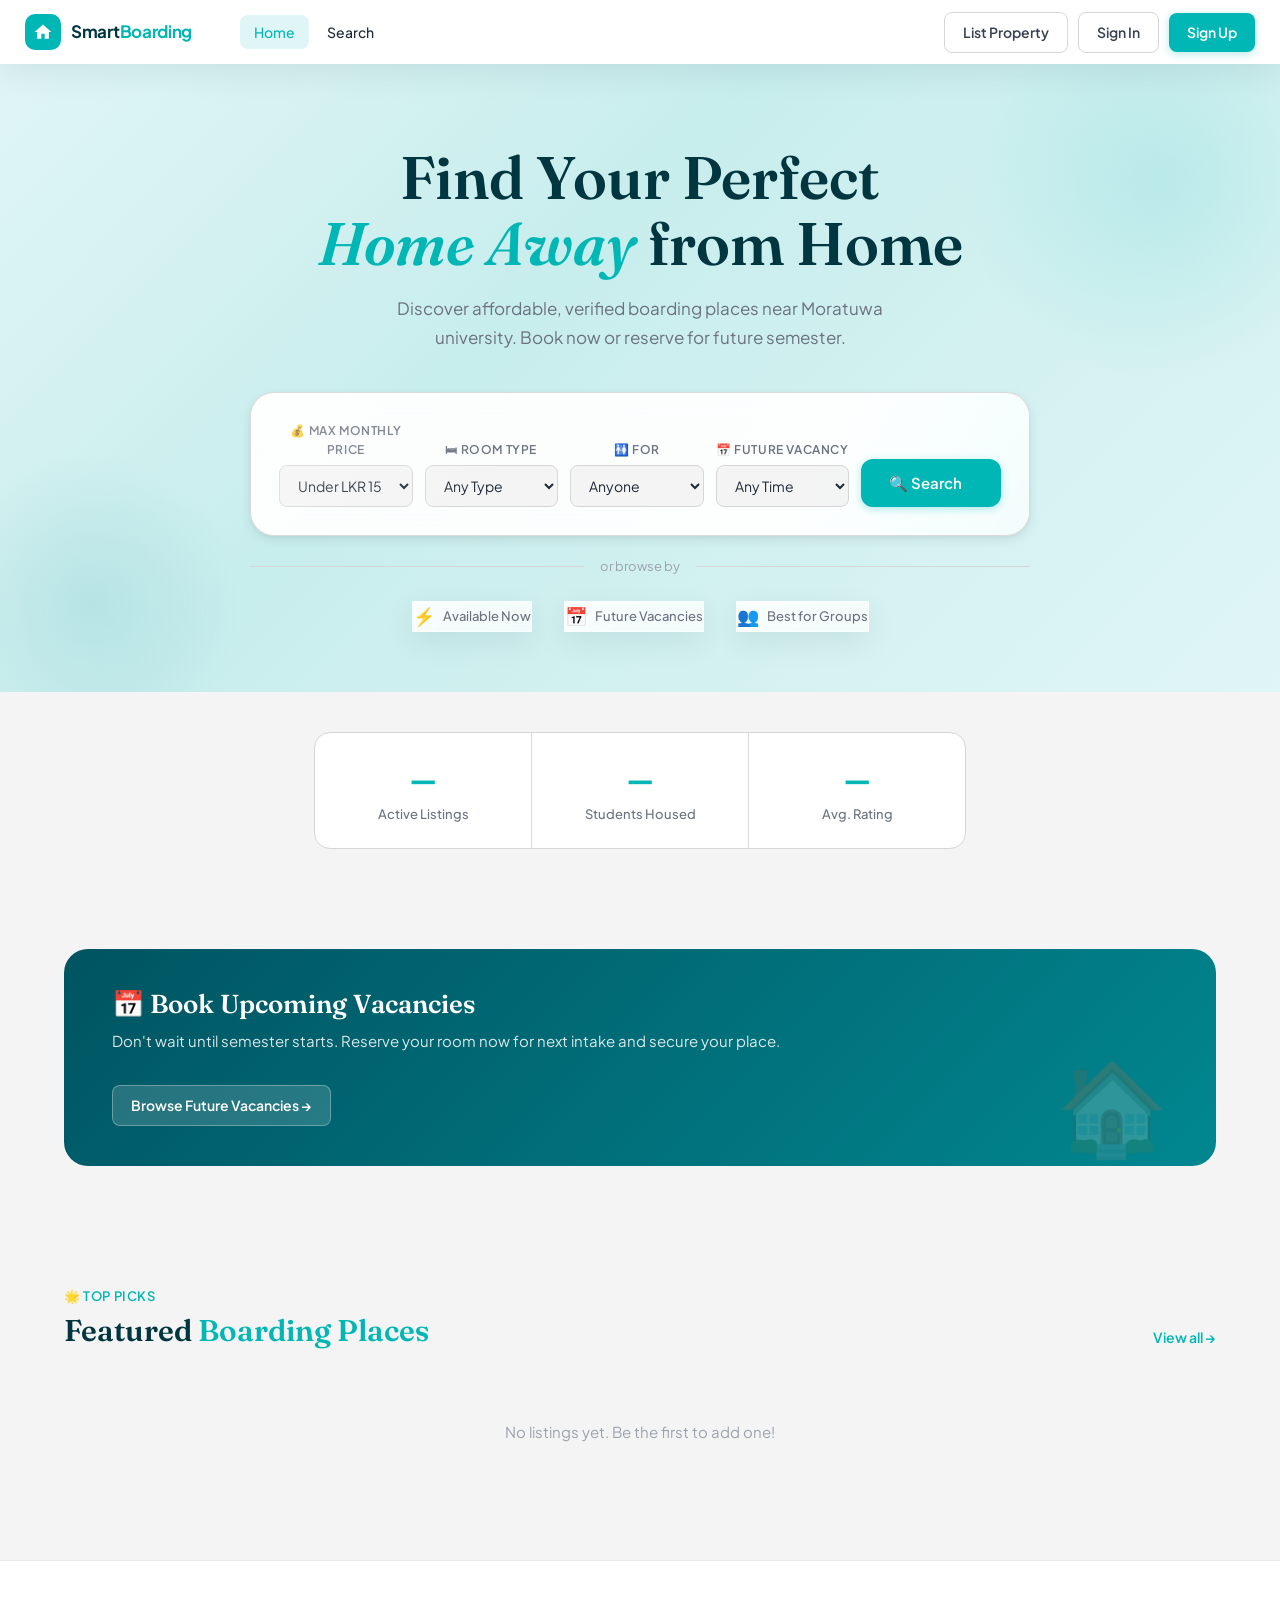
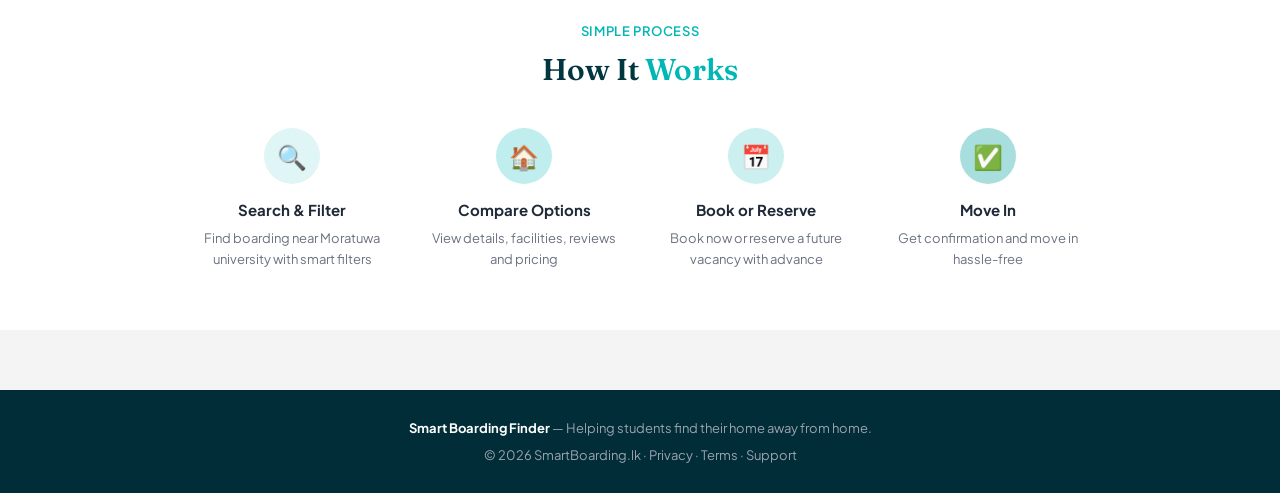
==== commit 2de65b4d: "updated bootstrap" ====
--- a/index.html
+++ b/index.html
@@ -1,16 +1,17 @@
 <!DOCTYPE html>
-
 <html lang="en">
 <head>
-<meta charset="utf-8"/>
-<meta content="width=device-width, initial-scale=1.0" name="viewport"/>
+<meta charset="UTF-8">
+<meta name="viewport" content="width=device-width, initial-scale=1.0">
 <title>Smart Boarding Finder — Home</title>
-<link href="https://fonts.googleapis.com" rel="preconnect"/>
-<link href="https://fonts.googleapis.com/css2?family=Plus+Jakarta+Sans:wght@300;400;500;600;700;800&amp;family=Fraunces:ital,opsz,wght@0,9..144,300;0,9..144,600;1,9..144,300&amp;display=swap" rel="stylesheet"/>
-<link href="https://cdn.jsdelivr.net/npm/bootstrap@5.3.3/dist/css/bootstrap.min.css" rel="stylesheet"/><link href="https://cdn.jsdelivr.net/npm/bootstrap-icons@1.11.3/font/bootstrap-icons.min.css" rel="stylesheet"/><link href="styles.css" rel="stylesheet"/>
+<link rel="preconnect" href="https://fonts.googleapis.com">
+<link href="https://fonts.googleapis.com/css2?family=Plus+Jakarta+Sans:wght@300;400;500;600;700;800&family=Fraunces:ital,opsz,wght@0,9..144,300;0,9..144,600;1,9..144,300&display=swap" rel="stylesheet">
+<link href="https://cdn.jsdelivr.net/npm/bootstrap@5.3.3/dist/css/bootstrap.min.css" rel="stylesheet">
+<link href="https://cdn.jsdelivr.net/npm/bootstrap-icons@1.11.3/font/bootstrap-icons.min.css" rel="stylesheet">
+<link rel="stylesheet" href="styles.css">
 </head>
-<body class="bg-body-tertiary bootstrap-app" data-page="home">
-<nav class="navbar navbar-expand-lg bg-white bg-opacity-75 shadow-sm">
+<body class="bootstrap-lite bootstrap-lite"  data-page="home">
+<nav>
 <div class="nav-brand" onclick="showPage('home'); closeMobileMenu();">
 <div class="logo">
 <svg viewbox="0 0 24 24"><path d="M10 20v-6h4v6h5v-8h3L12 3 2 12h3v8z"></path></svg>
@@ -23,9 +24,9 @@
 <a id="nav-dashboard" onclick="showPage('dashboard'); closeMobileMenu();">Owner Portal</a>
 </div>
 <div class="nav-end">
-<button class="btn btn-ghost fw-semibold btn-outline-secondary" onclick="showPage('dashboard')">List Property</button>
-<button class="btn btn-ghost fw-semibold btn-outline-secondary" onclick="showPage('login')">Sign In</button>
-<button class="btn btn-primary fw-semibold" onclick="showPage('signup')">Sign Up</button>
+<button class="btn btn-ghost" onclick="showPage('dashboard')">List Property</button>
+<button class="btn btn-ghost" onclick="showPage('login')">Sign In</button>
+<button class="btn btn-primary" onclick="showPage('signup')">Sign Up</button>
 </div>
 <button aria-label="Open menu" class="mobile-nav-toggle" onclick="toggleMobileMenu()">☰</button>
 </nav>
@@ -40,14 +41,14 @@
 </div>
 <div class="page active" id="page-home">
 <!-- Hero -->
-<section class="hero py-5">
+<section class="hero">
 <h1>Find Your Perfect<br/><em>Home Away</em> from Home</h1>
 <p>Discover affordable, verified boarding places near Moratuwa university. Book now or reserve for future semester.</p>
-<div class="search-card card border-0 shadow-sm">
-<div class="search-grid row g-3">
-<div class="field">
-<label class="form-label">💰 Max Monthly Price</label>
-<select class="form-select" id="home-price">
+<div class="search-card">
+<div class="search-grid">
+<div class="field">
+<label>💰 Max Monthly Price</label>
+<select id="home-price">
 <option value="15000">Under LKR 15,000</option>
 <option value="25000">LKR 15,000 – 25,000</option>
 <option value="40000">LKR 25,000 – 40,000</option>
@@ -56,24 +57,24 @@
 </select>
 </div>
 <div class="field">
-<label class="form-label">🛏 Room Type</label>
-<select class="form-select" id="home-room">
+<label>🛏 Room Type</label>
+<select id="home-room">
 <option value="">Any Type</option>
 <option value="Single Room">Single Room</option>
 <option value="Shared Room">Shared Room</option>
 </select>
 </div>
 <div class="field">
-<label class="form-label">🚻 For</label>
-<select class="form-select" id="home-gender">
+<label>🚻 For</label>
+<select id="home-gender">
 <option value="">Anyone</option>
 <option value="Ladies Only">Ladies Only</option>
 <option value="Gents Only">Gents Only</option>
 </select>
 </div>
 <div class="field">
-<label class="form-label">📅 Future Vacancy</label>
-<select class="form-select" id="home-future">
+<label>📅 Future Vacancy</label>
+<select id="home-future">
 <option value="">Any Time</option>
 <option value="1">Within 1 Month</option>
 <option value="2">Within 2 Months</option>
@@ -82,7 +83,7 @@
 <option value="12">Within 12 Months</option>
 </select>
 </div>
-<button class="btn btn-primary btn-lg fw-semibold" onclick="doHomeSearch()" style="white-space:nowrap">
+<button class="btn btn-primary btn-lg" onclick="doHomeSearch()" style="white-space:nowrap">
           🔍 Search
         </button>
 </div>
@@ -104,16 +105,16 @@
 </div>
 <!-- Vacancy Banner -->
 <div style="padding:40px 24px 0;max-width:1200px;margin:0 auto;">
-<div class="vacancy-banner card border-0 shadow-sm">
+<div class="vacancy-banner">
 <div>
 <h2>📅 Book Upcoming Vacancies</h2>
 <p>Don't wait until semester starts. Reserve your room now for next intake and secure your place.</p>
-<button class="btn btn-ghost fw-semibold btn-outline-secondary" onclick="showPage('results')" style="margin-top:16px;background:rgba(255,255,255,.15);color:white;border-color:rgba(255,255,255,.3)">Browse Future Vacancies →</button>
+<button class="btn btn-ghost" onclick="showPage('results')" style="margin-top:16px;background:rgba(255,255,255,.15);color:white;border-color:rgba(255,255,255,.3)">Browse Future Vacancies →</button>
 </div>
 </div>
 </div>
 <!-- Featured Listings -->
-<section class="section container py-4">
+<section class="section">
 <div class="section-header">
 <div>
 <div style="font-size:13px;font-weight:600;color:var(--brand);text-transform:uppercase;letter-spacing:.6px;margin-bottom:6px;">🌟 Top Picks</div>
@@ -121,9 +122,9 @@
 </div>
 <a class="see-all" onclick="showPage('results')">View all →</a>
 </div>
-<div class="cards-grid row g-4" id="home-listings-grid">
+<div class="cards-grid" id="home-listings-grid">
 <!-- Card 1 -->
-<div class="boarding-card card border-0 shadow-sm col-12 col-md-6 col-xl-4" onclick="showPage('detail')">
+<div class="boarding-card" onclick="showPage('detail')">
 <div class="card-img" style="background:linear-gradient(135deg,#80DBD9,#5CCFCD);">
 <div class="card-img-placeholder">🏘️</div>
 <div class="card-badges">
@@ -144,7 +145,7 @@
 </div>
 </div>
 <!-- Card 2 -->
-<div class="boarding-card card border-0 shadow-sm col-12 col-md-6 col-xl-4" onclick="showPage('detail')">
+<div class="boarding-card" onclick="showPage('detail')">
 <div class="card-img" style="background:linear-gradient(135deg,#A8E6E5,#5CCFCD);">
 <div class="card-img-placeholder">🏠</div>
 <div class="card-badges">
@@ -165,7 +166,7 @@
 </div>
 </div>
 <!-- Card 3 -->
-<div class="boarding-card card border-0 shadow-sm col-12 col-md-6 col-xl-4" onclick="showPage('detail')">
+<div class="boarding-card" onclick="showPage('detail')">
 <div class="card-img" style="background:linear-gradient(135deg,#80CECE,#018790);">
 <div class="card-img-placeholder">🏡</div>
 <div class="card-badges">
@@ -221,6 +222,7 @@
 <span style="margin-top:6px;display:block;">© 2026 SmartBoarding.lk · Privacy · Terms · Support</span>
 </footer>
 </div>
-<script src="https://cdn.jsdelivr.net/npm/bootstrap@5.3.3/dist/js/bootstrap.bundle.min.js"></script><script src="app.js"></script>
+<script src="https://cdn.jsdelivr.net/npm/bootstrap@5.3.3/dist/js/bootstrap.bundle.min.js"></script>
+<script src="app.js"></script>
 </body>
 </html>
--- a/styles.css
+++ b/styles.css
@@ -1,8 +1,5 @@
 
-/* Bootstrap-based theme layer
-   Bootstrap 5 is loaded from CDN in every page.
-   This file keeps the project-specific layout and branding on top of Bootstrap. */
-
+/* Bootstrap light integration layer */
 :root {
   --bs-primary: #00B7B5;
   --bs-primary-rgb: 0, 183, 181;
@@ -10,73 +7,40 @@
   --bs-secondary-rgb: 0, 84, 97;
   --bs-success: #018790;
   --bs-success-rgb: 1, 135, 144;
-  --bs-warning: #F59E0B;
-  --bs-warning-rgb: 245, 158, 11;
-  --bs-danger: #EF4444;
-  --bs-danger-rgb: 239, 68, 68;
-  --bs-light: #F4F4F4;
-  --bs-body-bg: #F4F4F4;
-  --bs-body-color: #1F2937;
-  --bs-border-color: #D6D6D6;
   --bs-border-radius: 12px;
   --bs-border-radius-lg: 16px;
   --bs-border-radius-xl: 24px;
-  --bs-box-shadow-sm: 0 1px 3px rgba(0,0,0,0.06), 0 1px 2px rgba(0,0,0,0.04);
-  --bs-box-shadow: 0 4px 12px rgba(0,0,0,0.08), 0 2px 4px rgba(0,0,0,0.04);
-  --bs-box-shadow-lg: 0 10px 28px rgba(0,0,0,0.10), 0 4px 10px rgba(0,0,0,0.06);
-}
-
-body.bootstrap-app {
-  font-family: 'Plus Jakarta Sans', sans-serif;
-}
-
-.bootstrap-app .form-control,
-.bootstrap-app .form-select {
-  min-height: 44px;
-  border-radius: 12px;
-}
-
-.bootstrap-app .card {
-  border-radius: 16px;
-}
-
-.bootstrap-app .btn {
-  border-radius: 10px;
-}
-
-.bootstrap-app .btn-primary {
+  --bs-body-bg: #F4F4F4;
+  --bs-body-color: #1F2937;
+}
+body.bootstrap-lite {
+  background: var(--gray-50);
+}
+body.bootstrap-lite .btn:focus,
+body.bootstrap-lite .form-control:focus,
+body.bootstrap-lite .form-select:focus {
+  box-shadow: 0 0 0 .16rem rgba(0,183,181,.14);
+}
+body.bootstrap-lite .btn-primary {
   --bs-btn-bg: #00B7B5;
   --bs-btn-border-color: #00B7B5;
-  --bs-btn-hover-bg: #005461;
-  --bs-btn-hover-border-color: #005461;
-  --bs-btn-active-bg: #005461;
-  --bs-btn-active-border-color: #005461;
-}
-
-.bootstrap-app .btn-outline-primary {
+  --bs-btn-hover-bg: #009c9b;
+  --bs-btn-hover-border-color: #009c9b;
+  --bs-btn-active-bg: #008c8b;
+  --bs-btn-active-border-color: #008c8b;
+}
+body.bootstrap-lite .btn-outline-primary {
   --bs-btn-color: #00B7B5;
   --bs-btn-border-color: #00B7B5;
   --bs-btn-hover-bg: #00B7B5;
   --bs-btn-hover-border-color: #00B7B5;
 }
-
-.bootstrap-app .btn-outline-secondary {
-  --bs-btn-color: #4B5563;
-  --bs-btn-border-color: #D6D6D6;
-  --bs-btn-hover-bg: #EAEAEA;
-  --bs-btn-hover-border-color: #D1D5DB;
-  --bs-btn-hover-color: #1F2937;
-}
-
-.bootstrap-app .navbar {
-  min-height: var(--nav-h);
-}
-
-.bootstrap-app .glass-panel {
-  background: rgba(255,255,255,.78);
-  backdrop-filter: blur(12px);
-  -webkit-backdrop-filter: blur(12px);
-  border: 1px solid rgba(255,255,255,.5);
+body.bootstrap-lite select,
+body.bootstrap-lite .field select {
+  appearance: auto;
+  -webkit-appearance: menulist;
+  -moz-appearance: menulist;
+  background-image: none !important;
 }
 
 :root {
@@ -718,21 +682,21 @@
 
 /* ── SEARCH PAGE OVERLAYS ── */
 .page-overlay-shell {
-  position:fixed; inset:0; z-index:500; display:none;
-  background:rgba(0, 54, 64, .42);
-  backdrop-filter: blur(10px);
-  -webkit-backdrop-filter: blur(10px);
-  overflow:auto; padding:24px 16px 28px;
+  position: fixed; inset: 0; z-index: 500; display: none;
+  background: rgba(0, 54, 64, .18);
+  backdrop-filter: blur(3px);
+  -webkit-backdrop-filter: blur(3px);
+  overflow: auto; padding: 24px 16px 28px;
 }
 .page-overlay-shell.open { display:block; }
 .page-overlay-panel {
   max-width:1200px; margin:24px auto; position:relative;
 }
 .page-overlay-close {
-  position:sticky; top:12px; margin-left:auto; display:flex; align-items:center; justify-content:center;
-  width:42px; height:42px; border-radius:14px; border:1px solid rgba(255,255,255,.5);
-  background:rgba(255,255,255,.9); color:var(--gray-800); box-shadow:var(--shadow-md);
-  font-size:18px; cursor:pointer; z-index:20;
+  position: sticky; top: 12px; margin-left: auto; display: flex; align-items: center; justify-content: center;
+  width: 42px; height: 42px; border-radius: 14px; border: 1px solid rgba(214,214,214,.9);
+  background: rgba(255,255,255,.96); color: var(--gray-800); box-shadow: var(--shadow-sm);
+  font-size: 18px; cursor: pointer; z-index: 20;
 }
 .page-overlay-close:hover { background:white; }
 body.modal-open { overflow:hidden; }
@@ -752,40 +716,134 @@
 }
 
 
-
-/* Bootstrap helper refinements for existing markup */
-.bootstrap-app .search-card,
-.bootstrap-app .boarding-card,
-.bootstrap-app .result-card,
-.bootstrap-app .dash-stat,
-.bootstrap-app .listing-form,
-.bootstrap-app .bookings-panel,
-.bootstrap-app .booking-form-section,
-.bootstrap-app .booking-summary,
-.bootstrap-app .auth-card,
-.bootstrap-app .review-card-full,
-.bootstrap-app .filters-panel,
-.bootstrap-app .vacancy-banner {
-  background: rgba(255,255,255,.88);
-  backdrop-filter: blur(10px);
-  -webkit-backdrop-filter: blur(10px);
-}
-
-.bootstrap-app .row.g-4 > [class*="col-"] {
-  display: flex;
-}
-
-.bootstrap-app .row.g-4 > [class*="col-"] > .boarding-card {
-  width: 100%;
-}
-
-.bootstrap-app .mobile-nav-menu,
-.bootstrap-app nav {
-  backdrop-filter: blur(14px);
-  -webkit-backdrop-filter: blur(14px);
-}
-
-.bootstrap-app .motion-fade,
-.bootstrap-app .reveal {
-  will-change: opacity, transform;
-}
+/* Lightweight Bootstrap + subtle glass treatment */
+nav {
+  background: rgba(255,255,255,.92);
+  backdrop-filter: blur(8px);
+  -webkit-backdrop-filter: blur(8px);
+}
+.search-card,
+.filters-panel,
+.booking-panel,
+.dash-stat,
+.listing-form,
+.bookings-panel,
+.auth-card,
+.booking-form-section,
+.booking-summary {
+  background: rgba(255,255,255,.94);
+  border: 1px solid rgba(214,214,214,.9);
+  box-shadow: var(--shadow-md);
+}
+
+#overlay-detail .detail-content,
+#overlay-detail .booking-panel,
+#overlay-detail .room-type-card,
+#overlay-detail .facility-chip,
+#overlay-detail .review-card,
+#overlay-detail .review-card-full {
+  background: rgba(255,255,255,.97);
+  backdrop-filter: none;
+  -webkit-backdrop-filter: none;
+}
+
+#overlay-detail .detail-content,
+#overlay-detail .booking-panel {
+  color: var(--gray-800);
+}
+
+#overlay-detail .detail-content p,
+#overlay-detail .detail-meta,
+#overlay-detail .review-text,
+#overlay-detail .facility-chip,
+#overlay-detail .booking-panel .price-sub,
+#overlay-detail .summary-item {
+  color: var(--gray-600);
+}
+
+.gallery,
+.boarding-card,
+.result-card,
+.room-type-card,
+.review-card,
+.review-card-full {
+  box-shadow: var(--shadow-sm);
+}
+
+.boarding-card:hover,
+.result-card:hover,
+.room-type-card:hover {
+  transform: translateY(-2px);
+  box-shadow: var(--shadow-md);
+}
+
+/* Keep listing cards flush without white edge issue */
+.boarding-card,
+.result-card {
+  overflow: hidden;
+  background-clip: padding-box;
+}
+.card-img,
+.result-img {
+  display: block;
+  background-clip: padding-box;
+}
+
+/* Search top bar layout restored on desktop */
+.search-topbar-grid {
+  display: grid !important;
+  grid-template-columns: minmax(180px, 1.3fr) repeat(4, minmax(130px, 1fr)) auto;
+  gap: 12px;
+  align-items: center;
+}
+.search-topbar-grid > * {
+  min-width: 0;
+}
+.search-topbar-grid .btn {
+  white-space: nowrap;
+}
+@media (max-width: 1100px) {
+  .search-topbar-grid {
+    grid-template-columns: repeat(3, minmax(0, 1fr));
+  }
+}
+@media (max-width: 768px) {
+  .search-topbar-grid {
+    grid-template-columns: 1fr;
+  }
+  .search-topbar-grid .btn {
+    width: 100%;
+    justify-content: center;
+  }
+}
+
+/* Slightly lighter page transitions for performance */
+.boarding-card,
+.result-card,
+.room-type-card,
+.page-overlay-close,
+.btn,
+.mobile-nav-menu {
+  transition: all .16s ease;
+}
+
+/* Reduce expensive blur on mobile and lower-end devices */
+@media (max-width: 900px) {
+  nav {
+    backdrop-filter: blur(5px);
+    -webkit-backdrop-filter: blur(5px);
+  }
+  .page-overlay-shell {
+    backdrop-filter: blur(2px);
+    -webkit-backdrop-filter: blur(2px);
+  }
+}
+
+/* Respect reduced motion to lower RAM/CPU usage */
+@media (prefers-reduced-motion: reduce) {
+  *, *::before, *::after {
+    animation: none !important;
+    transition: none !important;
+    scroll-behavior: auto !important;
+  }
+}
